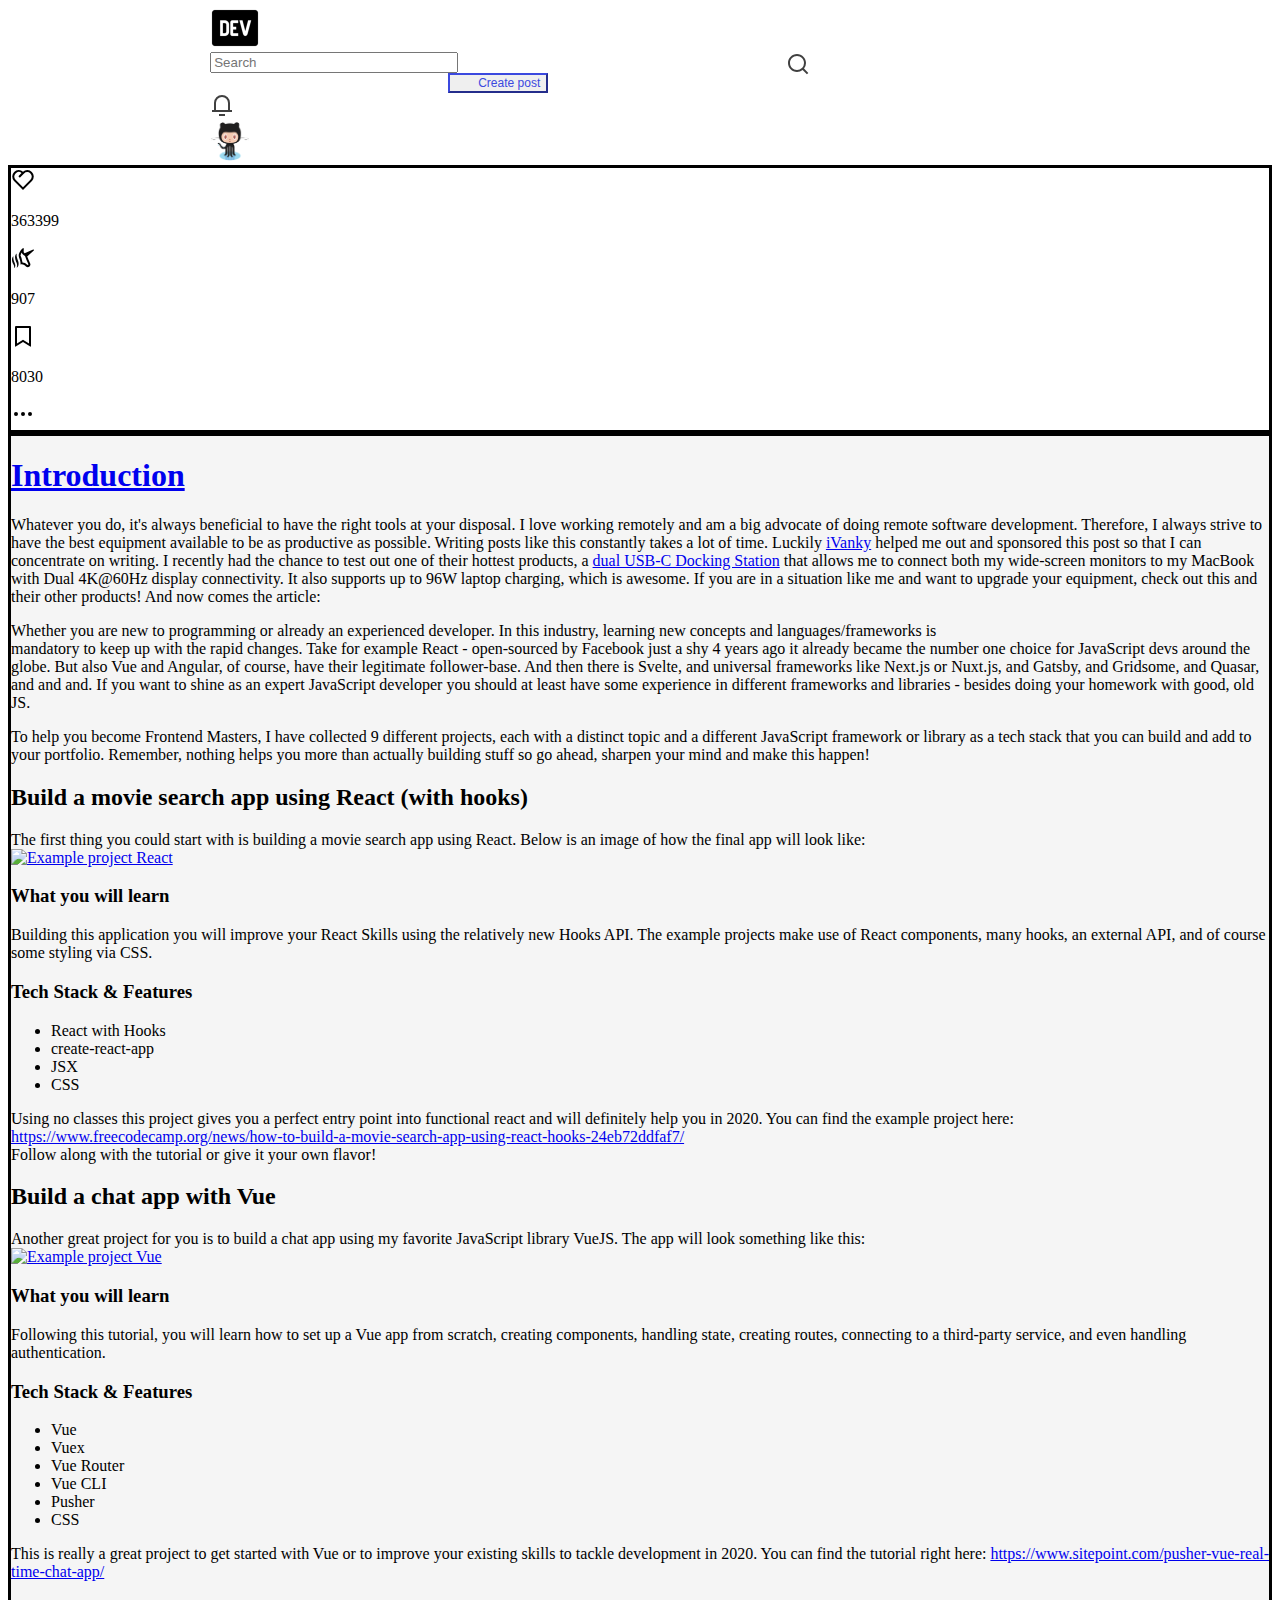
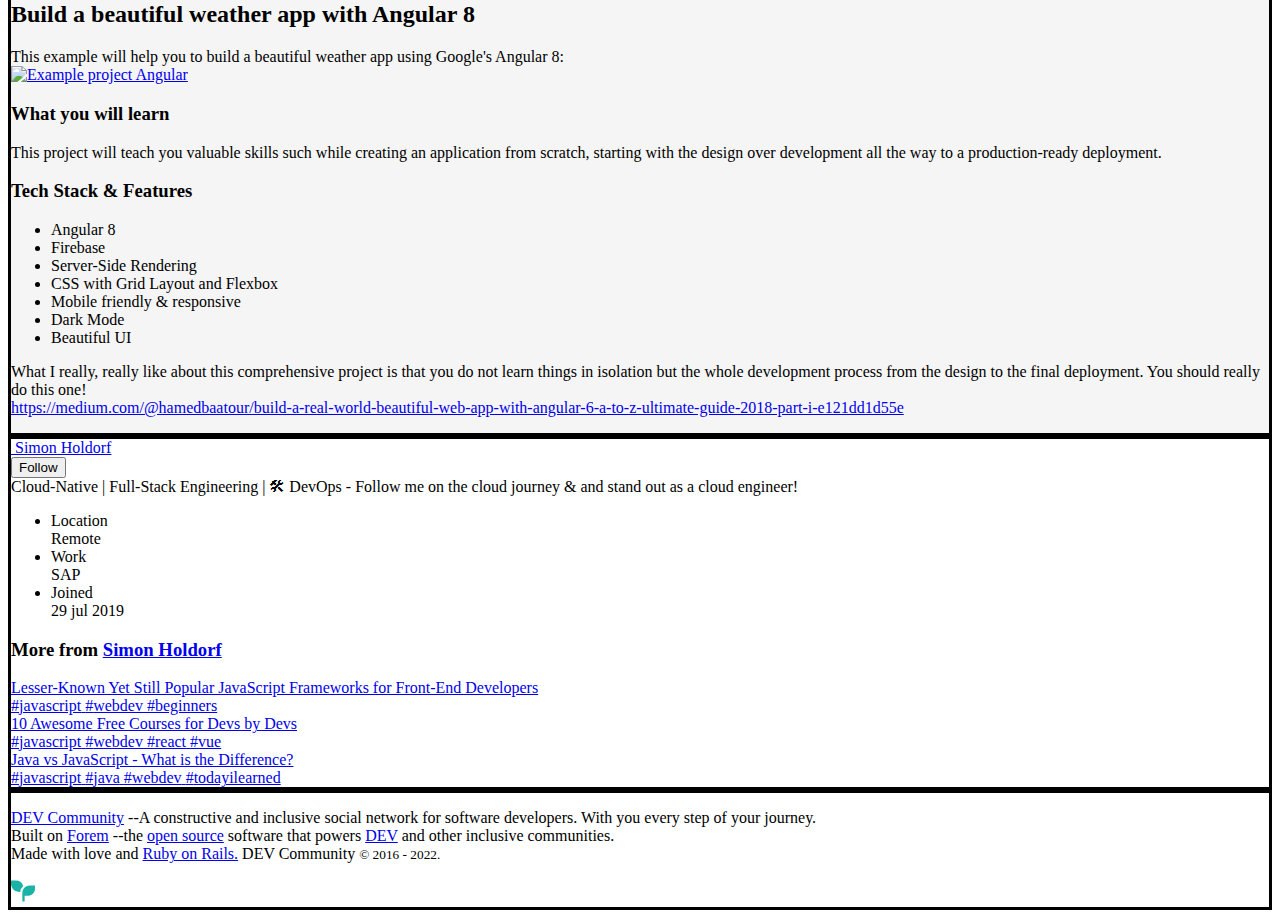
==== pages/postCard.html @ ac78ec17 "Merge pull request #35 from DevBenjaAC/featNavBtn" ====
<!DOCTYPE html>
<html lang="en">

<head>
    <meta charset="UTF-8" />
    <meta http-equiv="X-UA-Compatible" content="IE=edge" />
    <meta name="viewport" content="width=device-width, initial-scale=1.0" />
    <link rel="icon" href="../assets/svg/svg-export/Dev.png" />


    <link href="https://cdn.jsdelivr.net/npm/bootstrap@5.2.0/dist/css/bootstrap.min.css" rel="stylesheet"
        integrity="sha384-gH2yIJqKdNHPEq0n4Mqa/HGKIhSkIHeL5AyhkYV8i59U5AR6csBvApHHNl/vI1Bx" crossorigin="anonymous" />
    <link rel="stylesheet" href="../css/style.css" />

    <title>cardPost</title>
</head>

<body>
    <!-- navbar  -->
    <nav class="navbar sticky-top navbar-expand-lg bg-light">
        <div class="container-fluid ctn-fluid">
            <div class="navbar__ctm--movil">
                <a class="btn btn__mobil" data-bs-toggle="offcanvas" href="#offcanvasExample" role="button"
                    aria-controls="offcanvasExample">
                    <span class="navbar-toggler-icon"></span>
                </a>

                <div class="offcanvas offcanvas-start desplegable-card" tabindex="-1" id="offcanvasExample"
                    aria-labelledby="offcanvasExampleLabel">
                    <div class="offcanvas-header">
                        <h5 class="offcanvas-title" id="offcanvasExampleLabel">
                            DEV Community
                        </h5>
                        <button type="button" class="btn-close" data-bs-dismiss="offcanvas" aria-label="Close"></button>
                    </div>
                    <article class="left--top">
                        <ul>
                            <li class="left--li">
                                <img class="left--img" src="../assets/svg/svg-export/house.svg" alt="" />
                                <a class="left--menu" href="../index.html">Home</a>
                            </li>
                            <li class="left--li">
                                <img class="left--img" src="../assets/svg/svg-export/lavatrastes.svg" alt="" />
                                <a class="left--menu" href="https://dev.to/readinglist">Reading List</a>
                            </li>
                            <li class="left--li">
                                <img class="left--img" src="../assets/svg/svg-export/poema.svg" alt="" />
                                <a class="left--menu" href="https://dev.to/listings">Listings</a>
                            </li>
                            <li class="left--li">
                                <img class="left--img" src="../assets/svg/svg-export/microfono.svg" alt="" />
                                <a class="left--menu" href="https://dev.to/pod">Podcast</a>
                            </li>
                            <li class="left--li">
                                <img class="left--img" src="../assets/svg/svg-export/videocamara.svg" alt="" />
                                <a class="left--menu" href="https://dev.to/videos">Video</a>
                            </li>
                            <li class="left--li">
                                <img class="left--img" src="../assets/svg/svg-export/etiqueta de carton.svg" alt="" />
                                <a class="left--menu" href="https://dev.to/tags">Tags</a>
                            </li>
                            <li class="left--li">
                                <img class="left--img" src="../assets/svg/svg-export/foco.svg" alt="" />
                                <a class="left--menu" href="https://dev.to/faq">FAQ</a>
                            </li>
                            <li class="left--li">
                                <img class="left--img" src="../assets/svg/svg-export/bolsas.svg" alt="" />
                                <a class="left--menu" href="https://shop.forem.com/">Forem Shop</a>
                            </li>
                            <li class="left--li">
                                <img class="left--img" src="../assets/svg/svg-export/corazon.svg" alt="" />
                                <a class="left--menu" href="https://dev.to/sponsorships">Sponsors</a>
                            </li>
                            <li class="left--li">
                                <img class="left--img" src="../assets/svg/svg-export/logo dev arcoiris.svg" alt="" />
                                <a class="left--menu" href="https://dev.to/about">About</a>
                            </li>
                            <li class="left--li">
                                <img class="left--img" src="../assets/svg/svg-export/corneta.svg" alt="" />
                                <a class="left--menu" href="https://dev.to/contact">Contact</a>
                            </li>
                            <li class="left--li">
                                <img class="left--img" src="../assets/svg/svg-export/carpeta.svg" alt="" />
                                <a class="left--menu" href="https://dev.to/guides">Guides</a>
                            </li>
                            <li class="left--li">
                                <img class="left--img" src="../assets/svg/svg-export/dudoso.svg" alt="" />
                                <a class="left--menu" href="https://dev.to/software-comparisons">Sofware comparisons</a>
                            </li>
                        </ul>
                    </article>

                    <article class="left--mid">
                        <p>Other</p>
                        <ul>
                            <li>
                                <img class="left--img" src="../assets/svg/svg-export/pulgar arriba.svg" alt="" />
                                <a class="left--menu" href="https://dev.to/code-of-conduct">Code of Conduct</a>
                            </li>
                            <li>
                                <img class="left--img" src="../assets/svg/svg-export/cara con lentes.svg" alt="" />
                                <a class="left--menu" href="https://dev.to/privacy">Privacy Policy</a>
                            </li>
                            <li>
                                <img class="left--img" src="../assets/svg/svg-export/ojos a la izquierda.svg" alt="" />
                                <a class="left--menu" href="https://dev.to/terms">Teams of use</a>
                            </li>
                        </ul>
                        <div class="container">
                            <div class="row container-logs">
                                <a class="col-2" href="https://twitter.com/thepracticaldev"><img
                                        src="../assets/svg/svg-export/logo de twitter black.svg" alt=""></a>
                                <a class="col-2" href="https://www.facebook.com/thepracticaldev"><img
                                        src="../assets/svg/svg-export/logo de faacebook black.svg" alt=""></a>
                                <a class="col-2" href="https://github.com/forem"><img
                                        src="../assets/svg/svg-export/logo de github black.svg" alt=""></a>
                                <a class="col-2" href="https://www.instagram.com/thepracticaldev/"><img
                                        src="../assets/svg/svg-export/logo instagram black.svg" alt=""></a>
                                <a class="col-2" href="https://www.twitch.tv/thepracticaldev"><img
                                        src="../assets/svg/svg-export/logo twitch black.svg" alt=""></a>
                            </div>
                            <div class="row container-tags">
                                <p class="col-6">My Tags</p>
                                <a class="col-4" href=""><img src="../assets/svg/svg-export/logo pentagono.svg"
                                        alt=""></a>
                            </div>
                        </div>
                    </article>
                </div>
            </div>

            <a class="navbar-brand navbar__ctn--img" href="../index.html"><img src="../assets/svg/svg-export/Dev.png" alt="" /></a>
            <a class="navbar-brand navbar__mobile--search" href="#"><img id="userLogo"
                    src="../assets/svg/svg-export/search.svg" align="right" /></a>
            <a class="navbar-brand navbar__mobile--bell" href="#"><img src="../assets/svg/svg-export/bell.svg"
                    alt="" /></a>
            <a class="navbar-brand navbar__mobile--Octocat" href="#"><img src="../assets/svg/svg-export/Octocat.png"
                    alt="" /></a>

            <div class="container collapse navbar-collapse navbar__ctn--input">
                <input name="usr" id="usr" type="text" class="form-control" placeholder="Search" />
                <img id="userLogo" src="../assets/svg/svg-export/search.svg" align="right" />
            </div>

            <div class="collapse navbar-collapse navbar__ctn--listCTN" id="navbarNav">
                <div class="container">
                    <section class="row">
                        <article class="col-5 ctn--listCTN-button">
                            <button type="button" class="btn btn-outline">
                                Create post
                            </button>
                        </article>
                        <article class="col-2 ctn--listCTN-bell">
                            <a href="#"><img src="../assets/svg/svg-export/bell.svg" alt="" /></a>
                        </article>
                        <article class="col-5 ctn--listCTN-profile">
                            <a href="#"><img src="../assets/svg/svg-export/Octocat.png" alt="" /></a>
                        </article>
                    </section>
                </div>
            </div>

        </div>
    </nav>


    <!-- comienza el contenedor  -->
    <main class="container">
        <article class="row">
            <!-- aside left  -->
            <aside style="border:solid ;" class="col-1">
                <div class="aside__div">
                    <div class="aside__div--content">
                        <div>
                            <span><svg xmlns="http://www.w3.org/2000/svg" width="24" height="24" viewBox="0 0 24 24"
                                    role="img" aria-hidden="true" class="crayons-icon">
                                    <path
                                        d="M21.179 12.794l.013.014L12 22l-9.192-9.192.013-.014A6.5 6.5 0 0112 3.64a6.5 6.5 0 019.179 9.154zM4.575 5.383a4.5 4.5 0 000 6.364L12 19.172l7.425-7.425a4.5 4.5 0 10-6.364-6.364L8.818 9.626 7.404 8.21l3.162-3.162a4.5 4.5 0 00-5.99.334l-.001.001z">
                                    </path>
                                </svg></span>
                            <p>363399</p>
                        </div>
                        <div>
                            <span>
                                <svg xmlns="http://www.w3.org/2000/svg" width="24" height="24" role="img"
                                    aria-hidden="true" class="crayons-icon">
                                    <path
                                        d="M5.645 8.013c.013-.265-.261-.323-.4-.183-1.16 1.17-1.822 3.865-.344 7.32.294.961 1.938 3.19.84 6.131l-.003.006c-.094.255.206.404.366.263 1.395-1.226 1.933-3.593 1.1-6.375-.488-1.657-1.955-4.226-1.559-7.162zm-3.22 2.738c.05-.137-.124-.417-.326-.225-.939.893-1.316 2.863-.976 4.605.547 2.878 2.374 3.526 2.066 6.629-.028.102.176.38.348.154 1.546-2.033.409-4.453-.241-6.006-1.005-2.386-1.087-4.118-.871-5.157z"
                                        fill="#08090A"></path>
                                    <path fill-rule="evenodd" clip-rule="evenodd"
                                        d="M13.622 7.223l8.579-3.68c.598-.256 1.087.547.6.985l-6.618 5.941c.881 2.043 2.738 6.34 2.931 6.775 1.348 3.031-2.055 4.918-3.807 3.583a7.027 7.027 0 01-.623-.574c-.974-.965-2.419-2.398-5.207-1.877.284-2.115-.313-3.737-.883-5.288-.38-1.032-.747-2.032-.837-3.124-.346-3.329 3.763-8.23 4.696-7.953.386.115.326 1.229.266 2.319-.051.948-.102 1.88.143 2.12.145.142.428.43.76.773zM11.5 16.5l2.5.5 2.5 2 1-.5-2-4.5-1.5-4-1.5-1-1-1-1-1.5L10 8l-.5 1.5 1 2.5 1 4.5z">
                                    </path>
                                </svg>
                            </span>
                            <p>907</p>
                        </div>
                        <div>
                            <span>
                                <svg xmlns="http://www.w3.org/2000/svg" width="24" height="24" viewBox="0 0 24 24"
                                    role="img" aria-hidden="true" class="crayons-icon">
                                    <path
                                        d="M5 2h14a1 1 0 011 1v19.143a.5.5 0 01-.766.424L12 18.03l-7.234 4.536A.5.5 0 014 22.143V3a1 1 0 011-1zm13 2H6v15.432l6-3.761 6 3.761V4z">
                                    </path>
                                </svg>
                            </span>
                            <p>8030</p>
                        </div>
                        <div>
                            <span>
                                <svg xmlns="http://www.w3.org/2000/svg" width="24" height="24" role="img"
                                    aria-labelledby="a2ydasktvrq1hn02ooakrtet5u37ei0k" aria-hidden="true"
                                    class="crayons-icon dropdown-icon">
                                    <title id="a2ydasktvrq1hn02ooakrtet5u37ei0k">More...</title>
                                    <path fill-rule="evenodd" clip-rule="evenodd"
                                        d="M7 12a2 2 0 11-4 0 2 2 0 014 0zm7 0a2 2 0 11-4 0 2 2 0 014 0zm5 2a2 2 0 100-4 2 2 0 000 4z">
                                    </path>
                                </svg>
                            </span>
                        </div>
                    </div>
                </div>
            </aside>
            <!-- main container  -->
            <div style="border:solid ;" class="col-9 main">
                <article class="main__article">
                    <div class="main__article--content">
                        <div class="crayons-article__main">
                            <div class="crayons-article__body text-styles spec__body" data-article-id="185402"
                                id="article-body">
                                <h1>
                                    <a href="../index.html">Introduction</a>

                                </h1>

                                <p>Whatever you do, it's always beneficial to have the right tools at your disposal.
                                    I love working
                                    remotely and am a big advocate of doing remote software development. Therefore,
                                    I always strive to
                                    have the best equipment available to be as productive as possible. Writing posts
                                    like this
                                    constantly takes a lot of time. Luckily <a href="https://ivanky.com/">iVanky</a>
                                    helped me out and
                                    sponsored this post so that I can concentrate on writing. I recently had the
                                    chance to test out one
                                    of their hottest products, a <a
                                        href="https://ivanky.com/product/dual-usbc-docking-station">dual
                                        USB-C Docking Station</a> that allows me to connect both my wide-screen
                                    monitors to my MacBook
                                    with Dual 4K@60Hz display connectivity. It also supports up to 96W laptop
                                    charging, which is
                                    awesome. If you are in a situation like me and want to upgrade your equipment,
                                    check out this and
                                    their other products! And now comes the article:</p>

                                <p>Whether you are new to programming or already an experienced developer. In this
                                    industry, learning
                                    new concepts and languages/frameworks is<br>
                                    mandatory to keep up with the rapid changes. Take for example React -
                                    open-sourced by Facebook just
                                    a shy 4 years ago it already became the number one choice for JavaScript devs
                                    around the globe. But
                                    also Vue and Angular, of course, have their legitimate follower-base. And then
                                    there is Svelte, and
                                    universal frameworks like Next.js or Nuxt.js, and Gatsby, and Gridsome, and
                                    Quasar, and and and. If
                                    you want to shine as an expert JavaScript developer you should at least have
                                    some experience in
                                    different frameworks and libraries - besides doing your homework with good, old
                                    JS.</p>

                                <p>To help you become Frontend Masters, I have collected 9 different projects, each
                                    with a distinct
                                    topic and a different JavaScript framework or library as a tech stack that you
                                    can build and add to
                                    your portfolio. Remember, nothing helps you more than actually building stuff so
                                    go ahead, sharpen
                                    your mind and make this happen!</p>

                                <h2>
                                    <a name="build-a-movie-search-app-using-react-with-hooks"
                                        href="#build-a-movie-search-app-using-react-with-hooks">
                                    </a>
                                    Build a movie search app using React (with hooks)
                                </h2>

                                <p>The first thing you could start with is building a movie search app using React.
                                    Below is an image of
                                    how the final app will look like:<br>
                                    <a href="https://res.cloudinary.com/practicaldev/image/fetch/s--INXm52ys--/c_limit%2Cf_auto%2Cfl_progressive%2Cq_auto%2Cw_880/https://cdn-media-1.freecodecamp.org/images/kbYsxsxb2D7mBhdlEmUrpMhRmOcQoR79vtT1"
                                        class="article-body-image-wrapper"><img
                                            src="https://res.cloudinary.com/practicaldev/image/fetch/s--INXm52ys--/c_limit%2Cf_auto%2Cfl_progressive%2Cq_auto%2Cw_880/https://cdn-media-1.freecodecamp.org/images/kbYsxsxb2D7mBhdlEmUrpMhRmOcQoR79vtT1"
                                            alt="Example project React" loading="lazy"></a>
                                </p>

                                <h3>
                                    <a name="what-you-will-learn" href="#what-you-will-learn">
                                    </a>
                                    What you will learn
                                </h3>

                                <p>Building this application you will improve your React Skills using the relatively
                                    new Hooks API. The
                                    example projects make use of React components, many hooks, an external API, and
                                    of course some
                                    styling via CSS.</p>

                                <h3>
                                    <a name="tech-stack-amp-features" href="#tech-stack-amp-features">
                                    </a>
                                    Tech Stack &amp; Features
                                </h3>

                                <ul>
                                    <li>React with Hooks</li>
                                    <li>create-react-app</li>
                                    <li>JSX</li>
                                    <li>CSS</li>
                                </ul>

                                <p>Using no classes this project gives you a perfect entry point into functional
                                    react and will
                                    definitely help you in 2020. You can find the example project here: <a
                                        href="https://www.freecodecamp.org/news/how-to-build-a-movie-search-app-using-react-hooks-24eb72ddfaf7/">https://www.freecodecamp.org/news/how-to-build-a-movie-search-app-using-react-hooks-24eb72ddfaf7/</a><br>
                                    Follow along with the tutorial or give it your own flavor!</p>

                                <h2>
                                    <a name="build-a-chat-app-with-vue" href="#build-a-chat-app-with-vue">
                                    </a>
                                    Build a chat app with Vue
                                </h2>

                                <p>Another great project for you is to build a chat app using my favorite JavaScript
                                    library VueJS. The
                                    app will look something like this:<br>
                                    <a href="https://res.cloudinary.com/practicaldev/image/fetch/s--3aeOOFQq--/c_limit%2Cf_auto%2Cfl_progressive%2Cq_auto%2Cw_880/https://dab1nmslvvntp.cloudfront.net/wp-content/uploads/2018/12/154507977914-chatdashboard.png"
                                        class="article-body-image-wrapper"><img
                                            src="https://res.cloudinary.com/practicaldev/image/fetch/s--3aeOOFQq--/c_limit%2Cf_auto%2Cfl_progressive%2Cq_auto%2Cw_880/https://dab1nmslvvntp.cloudfront.net/wp-content/uploads/2018/12/154507977914-chatdashboard.png"
                                            alt="Example project Vue" loading="lazy"></a>
                                </p>

                                <h3>
                                    <a name="what-you-will-learn" href="#what-you-will-learn">
                                    </a>
                                    What you will learn
                                </h3>

                                <p>Following this tutorial, you will learn how to set up a Vue app from scratch,
                                    creating components,
                                    handling state, creating routes, connecting to a third-party service, and even
                                    handling
                                    authentication.</p>

                                <h3>
                                    <a name="tech-stack-amp-features" href="#tech-stack-amp-features">
                                    </a>
                                    Tech Stack &amp; Features
                                </h3>

                                <ul>
                                    <li>Vue</li>
                                    <li>Vuex</li>
                                    <li>Vue Router</li>
                                    <li>Vue CLI</li>
                                    <li>Pusher</li>
                                    <li>CSS</li>
                                </ul>

                                <p>This is really a great project to get started with Vue or to improve your
                                    existing skills to tackle
                                    development in 2020. You can find the tutorial right here: <a
                                        href="https://www.sitepoint.com/pusher-vue-real-time-chat-app/">https://www.sitepoint.com/pusher-vue-real-time-chat-app/</a>
                                </p>

                                <h2>
                                    <a name="build-a-beautiful-weather-app-with-angular-8"
                                        href="#build-a-beautiful-weather-app-with-angular-8">
                                    </a>
                                    Build a beautiful weather app with Angular 8
                                </h2>

                                <p>This example will help you to build a beautiful weather app using Google's
                                    Angular 8:<br>
                                    <a href="https://res.cloudinary.com/practicaldev/image/fetch/s--wvB7F1QQ--/c_limit%2Cf_auto%2Cfl_progressive%2Cq_auto%2Cw_880/https://miro.medium.com/max/3840/1%2Ay3c9ggOkOzdAr8JC7TUrEQ%402x.png"
                                        class="article-body-image-wrapper"><img
                                            src="https://res.cloudinary.com/practicaldev/image/fetch/s--wvB7F1QQ--/c_limit%2Cf_auto%2Cfl_progressive%2Cq_auto%2Cw_880/https://miro.medium.com/max/3840/1%2Ay3c9ggOkOzdAr8JC7TUrEQ%402x.png"
                                            alt="Example project Angular" loading="lazy"></a>
                                </p>

                                <h3>
                                    <a name="what-you-will-learn" href="#what-you-will-learn">
                                    </a>
                                    What you will learn
                                </h3>

                                <p>This project will teach you valuable skills such while creating an application
                                    from scratch, starting
                                    with the design over development all the way to a production-ready deployment.
                                </p>

                                <h3>
                                    <a name="tech-stack-amp-features" href="#tech-stack-amp-features">
                                    </a>
                                    Tech Stack &amp; Features
                                </h3>

                                <ul>
                                    <li>Angular 8</li>
                                    <li>Firebase</li>
                                    <li>Server-Side Rendering</li>
                                    <li>CSS with Grid Layout and Flexbox</li>
                                    <li>Mobile friendly &amp; responsive</li>
                                    <li>Dark Mode</li>
                                    <li>Beautiful UI</li>
                                </ul>

                                <p>What I really, really like about this comprehensive project is that you do not
                                    learn things in
                                    isolation but the whole development process from the design to the final
                                    deployment. You should
                                    really do this one!<br>
                                    <a
                                        href="https://medium.com/@hamedbaatour/build-a-real-world-beautiful-web-app-with-angular-6-a-to-z-ultimate-guide-2018-part-i-e121dd1d55e">https://medium.com/@hamedbaatour/build-a-real-world-beautiful-web-app-with-angular-6-a-to-z-ultimate-guide-2018-part-i-e121dd1d55e</a>
                                </p>
                            </div>
                        </div>
                    </div>
                </article>
            </div>
            <!-- aside right  -->
            <aside style="border:solid ;" class="col-2">
                <div class="crayons-layout__sidebar-right" aria-label="Author details">
                    <div class="crayons-article-sticky grid gap-4 break-word" id="article-show-primary-sticky-nav">
                        <div class="crayons-card crayons-card--secondary branded-7 p-4 pt-0 gap-4 grid"
                            style="border-top-color: #414051;">
                            <div class="-mt-4">
                                <a href="/simonholdorf" class="flex">
                                    <span class="crayons-avatar crayons-avatar--xl  mr-2 shrink-0">
                                        <img src="https://res.cloudinary.com/practicaldev/image/fetch/s--lLxl9wZX--/c_fill,f_auto,fl_progressive,h_90,q_auto,w_90/https://dev-to-uploads.s3.amazonaws.com/uploads/user/profile_image/203467/61060b32-0fe3-443c-99e4-a6333e0e5d4e.jpeg"
                                            class="crayons-avatar__image" alt="" loading="lazy">
                                    </span>
                                    <span class="crayons-link crayons-subtitle-2 mt-5">Simon Holdorf</span>
                                </a>
                            </div>

                            <div class="print-hidden">
                                <button name="button" type="button"
                                    data-info="{&quot;className&quot;:&quot;User&quot;,&quot;style&quot;:&quot;&quot;,&quot;id&quot;:203467,&quot;name&quot;:&quot;Simon Holdorf&quot;}"
                                    class="crayons-btn follow-action-button whitespace-nowrap w-100 follow-user showing"
                                    aria-label="Follow user: Simon Holdorf" aria-pressed="false" data-fetched="fetched"
                                    data-verb="unfollow">Follow</button>
                            </div>
                            <div class="color-base-70">
                                Cloud-Native | Full-Stack Engineering | 🛠 DevOps - Follow me on the cloud journey &amp;
                                and stand out as a cloud engineer!
                            </div>

                            <div class="user-metadata-details">
                                <ul class="user-metadata-details-inner">
                                    <li>
                                        <div class="key">
                                            Location
                                        </div>
                                        <div class="value">
                                            Remote
                                        </div>
                                    </li>
                                    <li>
                                        <div class="key">
                                            Work
                                        </div>
                                        <div class="value">
                                            SAP
                                        </div>
                                    </li>
                                    <li>
                                        <div class="key">
                                            Joined
                                        </div>
                                        <div class="value">
                                            <time datetime="2019-07-29T17:46:49Z" class="date">29 jul 2019</time>
                                        </div>
                                    </li>
                                </ul>
                            </div>

                        </div>

                        <div class="crayons-card crayons-card--secondary">
                            <header class="crayons-card__header">
                                <h3 class="crayons-subtitle-2">
                                    More from <a href="/simonholdorf">Simon Holdorf</a>
                                </h3>
                            </header>
                            <div>
                                <a class="crayons-link crayons-link--contentful"
                                    href="/simonholdorf/lesser-known-yet-still-popular-javascript-frameworks-for-front-end-developers-1c53">
                                    Lesser-Known Yet Still Popular JavaScript Frameworks for Front-End Developers
                                    <div class="crayons-link__secondary -ml-1">
                                        <span class="mr-1"><span class="opacity-50">#</span>javascript</span>
                                        <span class="mr-1"><span class="opacity-50">#</span>webdev</span>
                                        <span class="mr-1"><span class="opacity-50">#</span>beginners</span>
                                    </div>
                                </a>
                                <a class="crayons-link crayons-link--contentful"
                                    href="/simonholdorf/10-awesome-free-courses-for-devs-by-devs-15ci">
                                    10 Awesome Free Courses for Devs by Devs
                                    <div class="crayons-link__secondary -ml-1">
                                        <span class="mr-1"><span class="opacity-50">#</span>javascript</span>
                                        <span class="mr-1"><span class="opacity-50">#</span>webdev</span>
                                        <span class="mr-1"><span class="opacity-50">#</span>react</span>
                                        <span class="mr-1"><span class="opacity-50">#</span>vue</span>
                                    </div>
                                </a>
                                <a class="crayons-link crayons-link--contentful"
                                    href="/simonholdorf/java-vs-javascript-what-is-the-difference-19eg">
                                    Java vs JavaScript - What is the Difference?
                                    <div class="crayons-link__secondary -ml-1">
                                        <span class="mr-1"><span class="opacity-50">#</span>javascript</span>
                                        <span class="mr-1"><span class="opacity-50">#</span>java</span>
                                        <span class="mr-1"><span class="opacity-50">#</span>webdev</span>
                                        <span class="mr-1"><span class="opacity-50">#</span>todayilearned</span>
                                    </div>
                                </a>
                            </div>
                        </div>
                    </div>
                </div>
            </aside>
        </article>
    </main>

    <!-- Start of Footer-->
    <footer style="border:solid ;" class="container-fluid">
        <div class="row">
            <article class="col-6">
                <p>
                    <a href="#">DEV Community</a> --A constructive and inclusive social network for
                    software developers. With you every step of your journey. <br>
                    Built on <a href="#">Forem</a> --the <a href="#">open source</a>
                    software that powers <a href="#">DEV</a> and other inclusive communities. <br>
                    Made with love and <a href="#">Ruby on Rails.</a> DEV Community
                    <small>© 2016 - 2022.</small>
                </p>
                <span>
                    <img src="../assets/svg/svg-export/planta.svg" alt="Plant Green">
                </span>
            </article>
        </div>
    </footer>

    <script src="https://cdn.jsdelivr.net/npm/bootstrap@5.2.0/dist/js/bootstrap.bundle.min.js"
        integrity="sha384-A3rJD856KowSb7dwlZdYEkO39Gagi7vIsF0jrRAoQmDKKtQBHUuLZ9AsSv4jD4Xa"
        crossorigin="anonymous"></script>

</body>

</html>
---- css/style.css ----
/* navbar */
.navbar {
  background-color: white;
  padding-left: 16%;
}
.navbar .navbar__ctm--movil {
  display: none;
}
.navbar .navbar__ctn--img img {
  height: 40px;
  height: 40px;
}
.navbar .navbar__ctn--input {
  width: 600px;
}
.navbar .navbar__ctn--input input {
  width: 40%;
}

.navbar__ctn--listCTN {
  margin-right: 10%;
}

.ctn--listCTN-button {
  text-align: center;
  font-size: 7px;
}
.ctn--listCTN-button button {
  min-width: 100px;
  max-height: 38px;
  font-size: 12px;
  border-color: rgb(59, 73, 223);
  color: rgb(59, 73, 223);
}
.ctn--listCTN-button button:hover {
  background-color: rgb(59, 73, 223);
  color: white;
}

.ctn--listCTN-bell {
  text-align: left;
}

.ctn--listCTN-profile {
  text-align: left;
}
.ctn--listCTN-profile img {
  border-radius: 50%;
  width: 40px;
  height: 40px;
}

.mobile-menu {
  display: none;
}

.navbar__mobile--search {
  display: none;
}

.navbar__mobile--bell {
  display: none;
}

.navbar__mobile--Octocat {
  display: none;
}

@media (max-width: 1024px) {
  .ctn--listCTN-button {
    margin-left: -15%;
  }
  .ctn--listCTN-bell {
    text-align: right;
    margin-left: 15%;
  }
}
@media (max-width: 768px) {
  .navbar__mobile--search {
    margin-left: 40%;
    display: inline;
  }
  .navbar__mobile--search img {
    height: 20px;
    width: 20px;
  }
  .navbar__mobile--bell {
    display: inline;
  }
  .navbar__mobile--bell img {
    height: 20px;
    width: 20px;
  }
  .navbar__mobile--Octocat {
    display: inline;
  }
  .navbar__mobile--Octocat img {
    height: 20px;
    width: 20px;
    border-radius: 50%;
  }
}
@media (max-width: 480px) {
  .navbar {
    text-align: left;
  }
  .navbar .ctn-fluid {
    justify-content: flex-start;
  }
  .navbar .navbar__ctm--movil {
    display: contents;
  }
  .desplegable-card {
    max-width: 250px;
  }
  .btn__mobil {
    margin-left: -20%;
  }
  .navbar__ctn--img img {
    height: 30px;
    height: 30px;
  }
  .nav__left--top {
    text-align: left;
    padding: 0;
  }
  .nav__left--top ul {
    list-style: none;
  }
  .nav__left--top ul li {
    margin: 6%;
  }
  .navbar__mobile--search {
    margin-left: 40%;
    display: inline;
  }
  .navbar__mobile--search img {
    height: 20px;
    width: 20px;
  }
  .navbar__mobile--bell {
    display: inline;
  }
  .navbar__mobile--bell img {
    height: 20px;
    width: 20px;
  }
  .navbar__mobile--Octocat {
    display: inline;
  }
  .navbar__mobile--Octocat img {
    height: 20px;
    width: 20px;
    border-radius: 50%;
  }
}
@media (max-width: 320px) {
  .navbar__mobile--search {
    margin-left: 25%;
    display: inline;
  }
  .navbar__mobile--bell {
    display: inline;
  }
  .navbar__mobile--Octocat {
    display: inline;
  }
  .navbar__mobile--Octocat img {
    border-radius: 50%;
  }
}
/* navbar */
/* aside left */
.main {
  background-color: rgb(245, 245, 245);
}

.aside__left {
  padding: 0;
  max-width: 35%;
}

.left--top {
  text-align: left;
  padding: 0;
}
.left--top ul {
  list-style: none;
}
.left--top ul li {
  margin: 6%;
}

.left--mid {
  margin-top: 10%;
}
.left--mid p {
  margin-left: 15%;
  font-weight: bold;
}
.left--mid ul {
  list-style: none;
}
.left--mid ul li {
  margin: 4%;
}

.left--img {
  width: 20px;
  height: 20px;
}

.left--menu {
  text-decoration: none;
  color: black;
}

.left--li {
  height: 30px;
  width: 250px;
}
.left--li:hover {
  background-color: rgba(59, 73, 223, 0.397);
  border-radius: 5px;
}

.container-logs {
  padding-left: 8%;
  margin-top: 15%;
}

.container-tags {
  margin-top: 10%;
}
.container-tags p {
  text-align: left;
}
.container-tags img {
  text-align: right;
}

.container-left-card .container-left-card1 {
  margin-top: 25%;
  width: 15rem;
  height: 16rem;
  margin-left: auto;
  margin-right: auto;
}
.container-left-card .container-left-card1 h5 {
  margin-top: 1%;
  font-weight: bolder;
  font-size: 16px;
  font-family: "Oswald", sans-serif;
}
.container-left-card .container-left-card1 P {
  margin-top: 8%;
  font-size: 25PX;
  font-weight: bold;
}
.container-left-card .container-left-card1 a {
  margin-top: 8%;
  font-size: 20px;
  color: blue;
  text-decoration: none;
  font-weight: bold;
}
.container-left-card .container-left-card2 {
  width: 15rem;
  margin-left: auto;
  margin-right: auto;
}
.container-left-card .container-left-card2 img {
  padding: 5%;
}
.container-left-card .container-left-card2 h5 {
  font-weight: bolder;
  font-size: 25px;
}
.container-left-card .container-left-card2 a {
  text-decoration: none;
  font-weight: bolder;
  color: blue;
}

@media (max-width: 480px) {
  .aside__left {
    display: none;
  }
}
/* aside left */
.card-img-top {
  border-radius: 10px;
  padding-bottom: 10px;
}

.container__imgUser {
  border-radius: 100%;
  max-width: 40px;
  max-height: 40px;
  cursor: pointer;
}

.container__two--title {
  margin-left: 25px;
  padding-top: 10px;
}

.container__titleSmall {
  font-family: sans-serif;
  text-decoration: none;
  color: #000;
}

.container__crayons-tag {
  padding-left: 20px;
  color: #000;
  text-decoration: none;
  cursor: pointer;
}
.container__crayons-tag :hover {
  color: #000ff0;
}

.container__imgtext {
  display: flex;
}

.container__imgtext--name {
  height: 2px;
  padding-left: 5px;
  font-family: sans-serif;
  cursor: pointer;
}

.icons {
  padding-top: 10px;
}

.btn {
  text-align: right;
  font-size: 10px;
}

.reactions {
  display: inline;
  font-size: 13px;
  font-family: sans-serif;
  cursor: pointer;
}
.reactions img {
  display: inline;
}
.reactions p {
  display: inline;
}
.reactions :hover {
  color: #000ff0;
}

.container__three--comment {
  display: inline;
  font-size: 13px;
  font-family: sans-serif;
  cursor: pointer;
}
.container__three--comment img {
  display: inline;
}
.container__three--comment p {
  display: inline;
}
.container__three--comment :hover {
  color: #000ff0;
}

@media (max-width: 320px) {
  .container__imgtext--name {
    height: 1px;
    padding-left: 4px;
    font-family: sans-serif;
    font-size: 13px;
    cursor: pointer;
  }
  .container__three--comment {
    display: inline;
    font-size: 13px;
    font-family: sans-serif;
  }
  .container__three--comment img {
    display: inline;
  }
  .container__three--comment p {
    display: none;
  }
  .container__three--comment :hover {
    color: #000ff0;
  }
  .reactions {
    display: inline;
    font-size: 13px;
    font-family: sans-serif;
    cursor: pointer;
  }
  .reactions img {
    display: inline;
  }
  .reactions p {
    display: none;
  }
  .reactions :hover {
    color: #000ff0;
  }
  .card-img-top {
    border-radius: 5px;
    margin: auto;
  }
  .container__titleSmall {
    font-size: large;
    font-family: sans-serif;
    font-weight: bold;
  }
}
.container__crayons-tag {
  align-items: flex-start;
  color: #000;
  text-decoration: none;
  cursor: pointer;
}
.container__crayons-tag :hover {
  color: #000ff0;
}

.aside {
  width: 300px;
  font-size: 18px;
}

.aside__div--img {
  width: auto;
  height: auto;
}

.aside__div--title {
  text-align: start;
  font-size: 25px;
}

.aside__content {
  width: auto;
}

.aside__section {
  width: auto;
}

@media (max-width: 1024px) {
  .aside {
    width: 200px;
  }
}
@media (max-width: 768px) {
  .aside {
    display: none;
  }
}/*# sourceMappingURL=style.css.map */
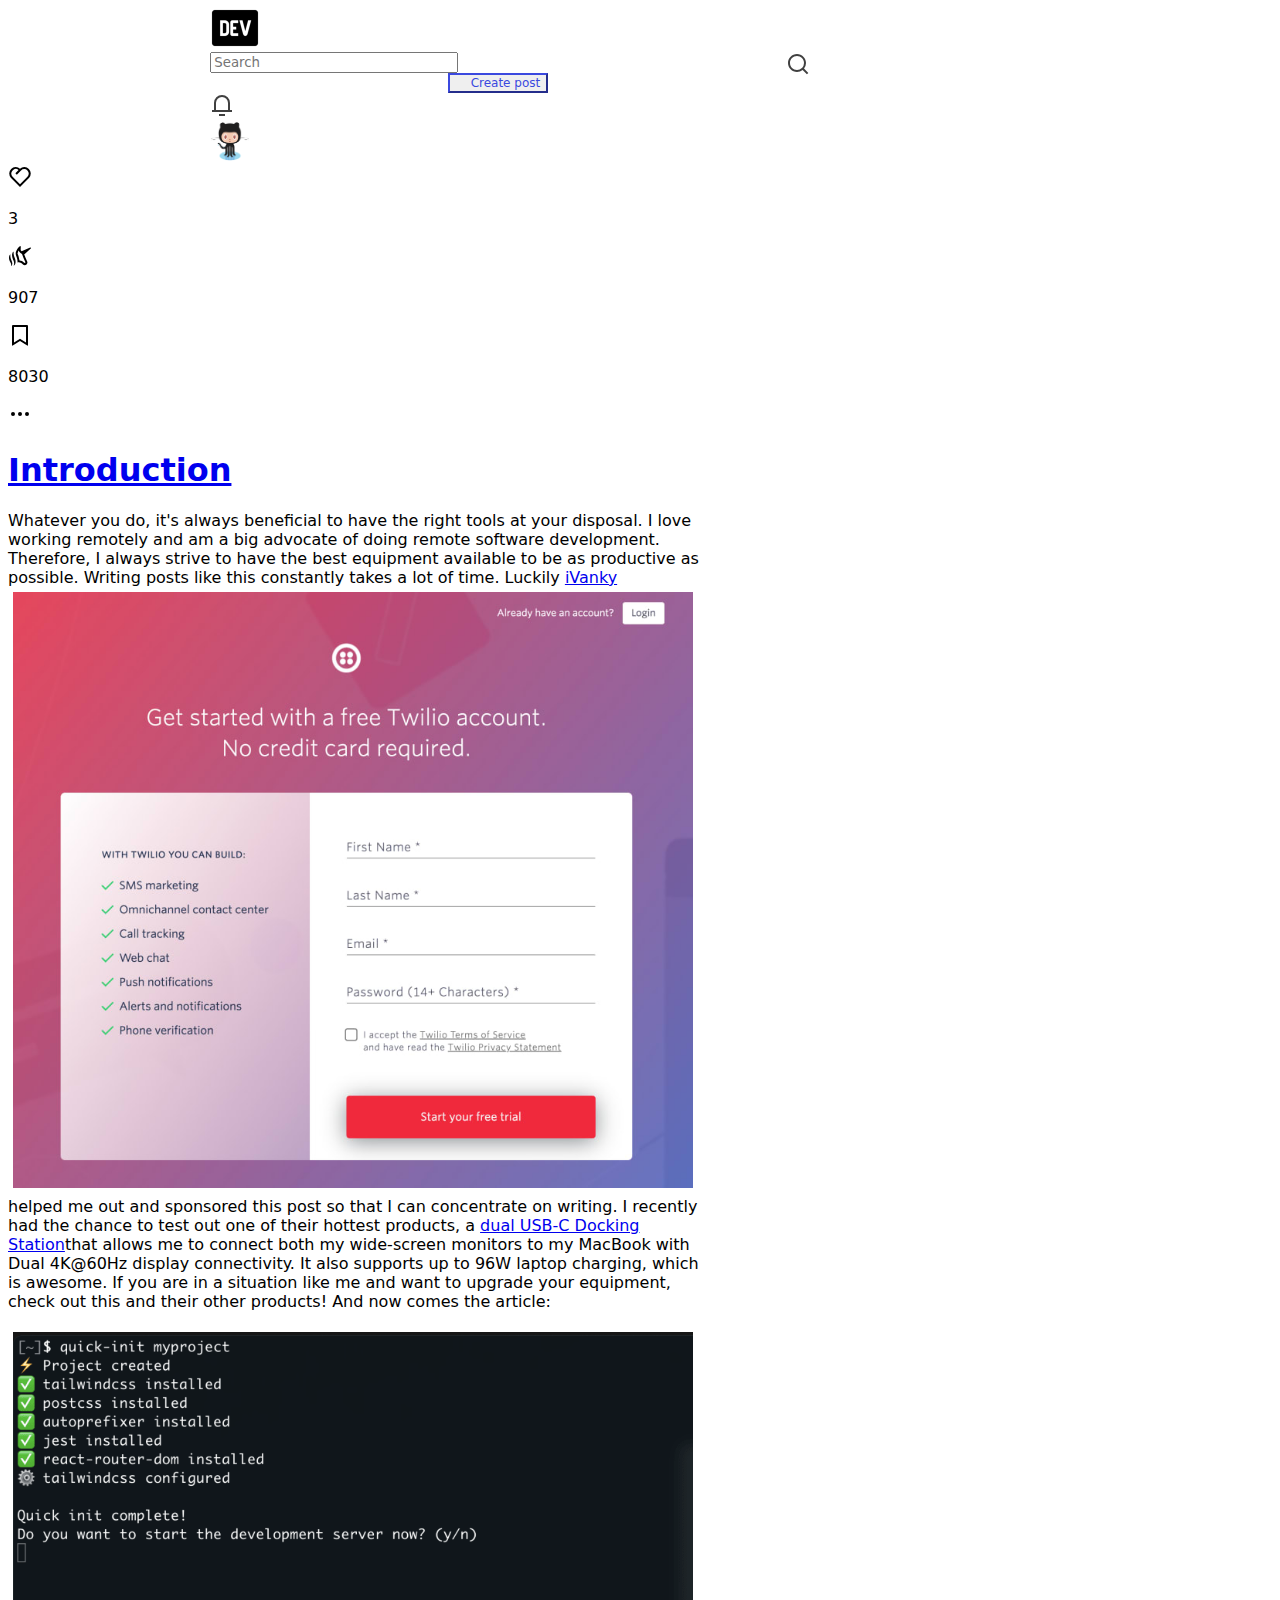
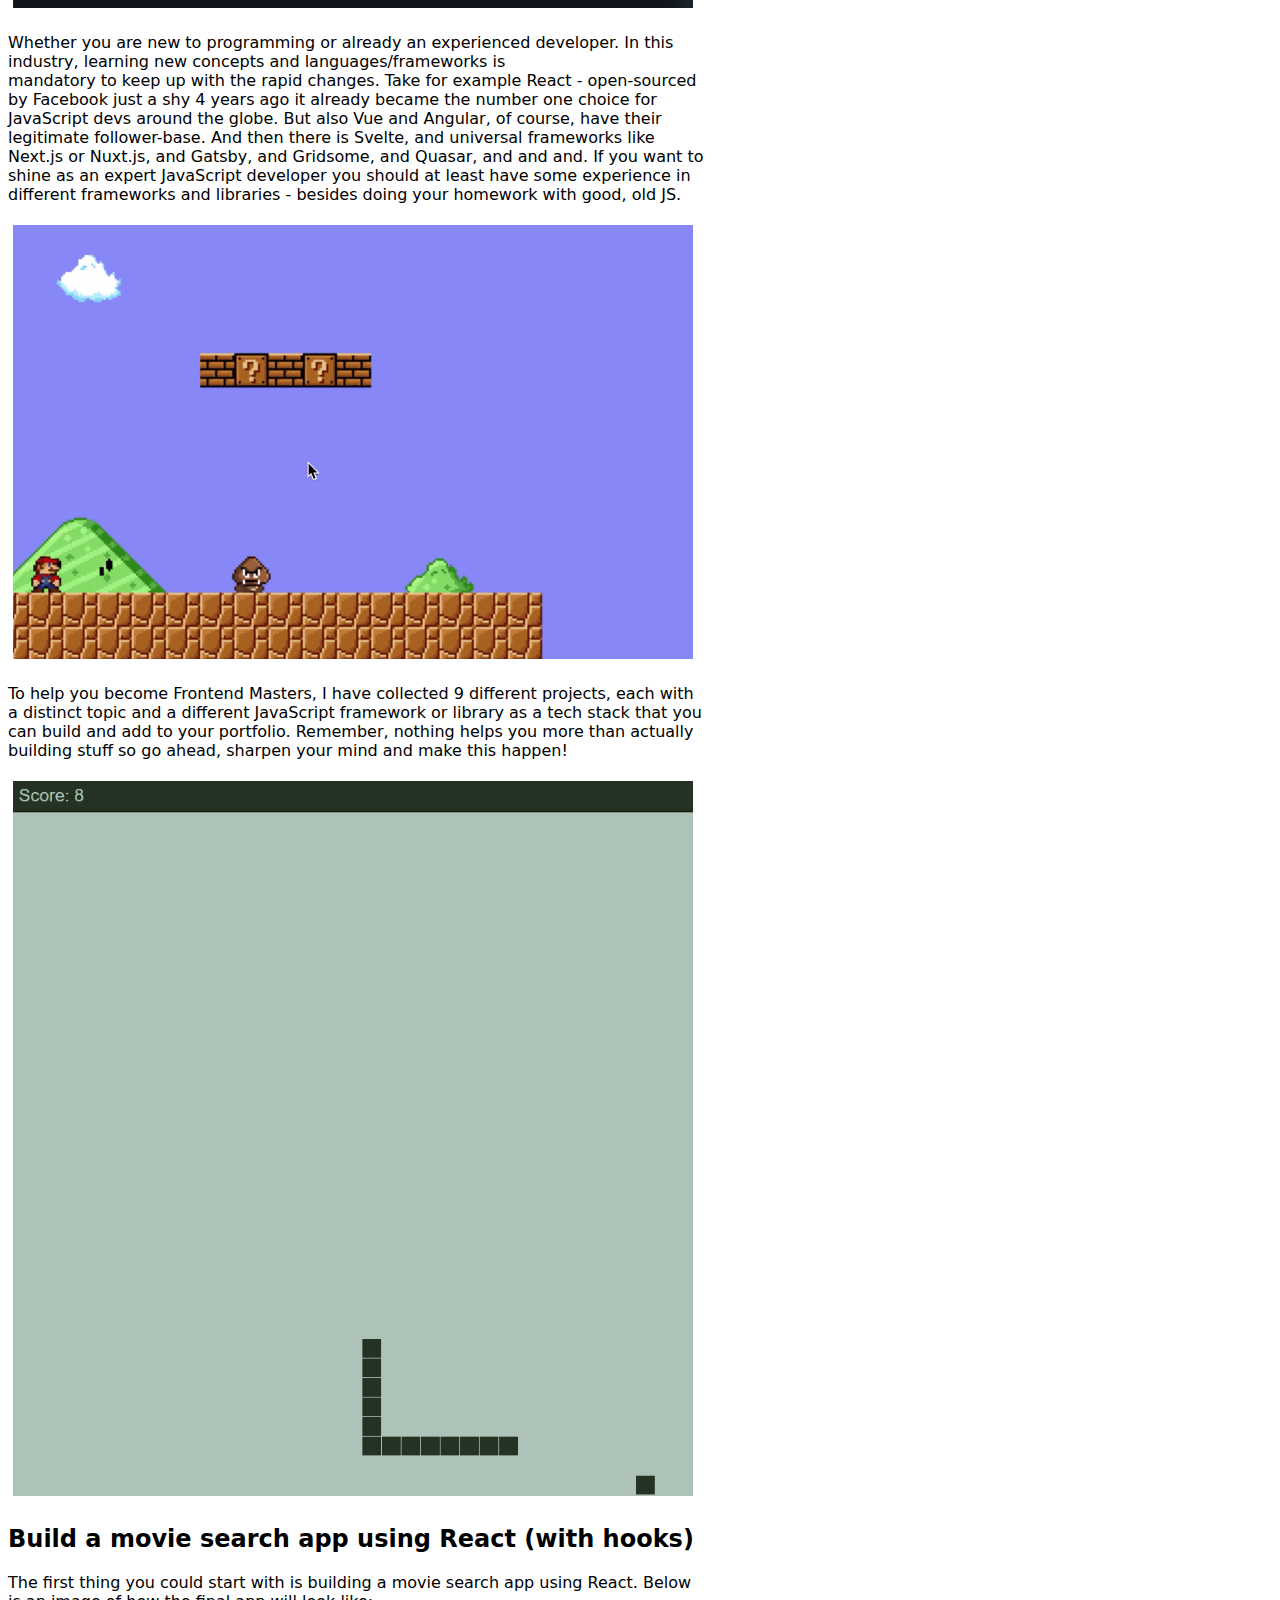
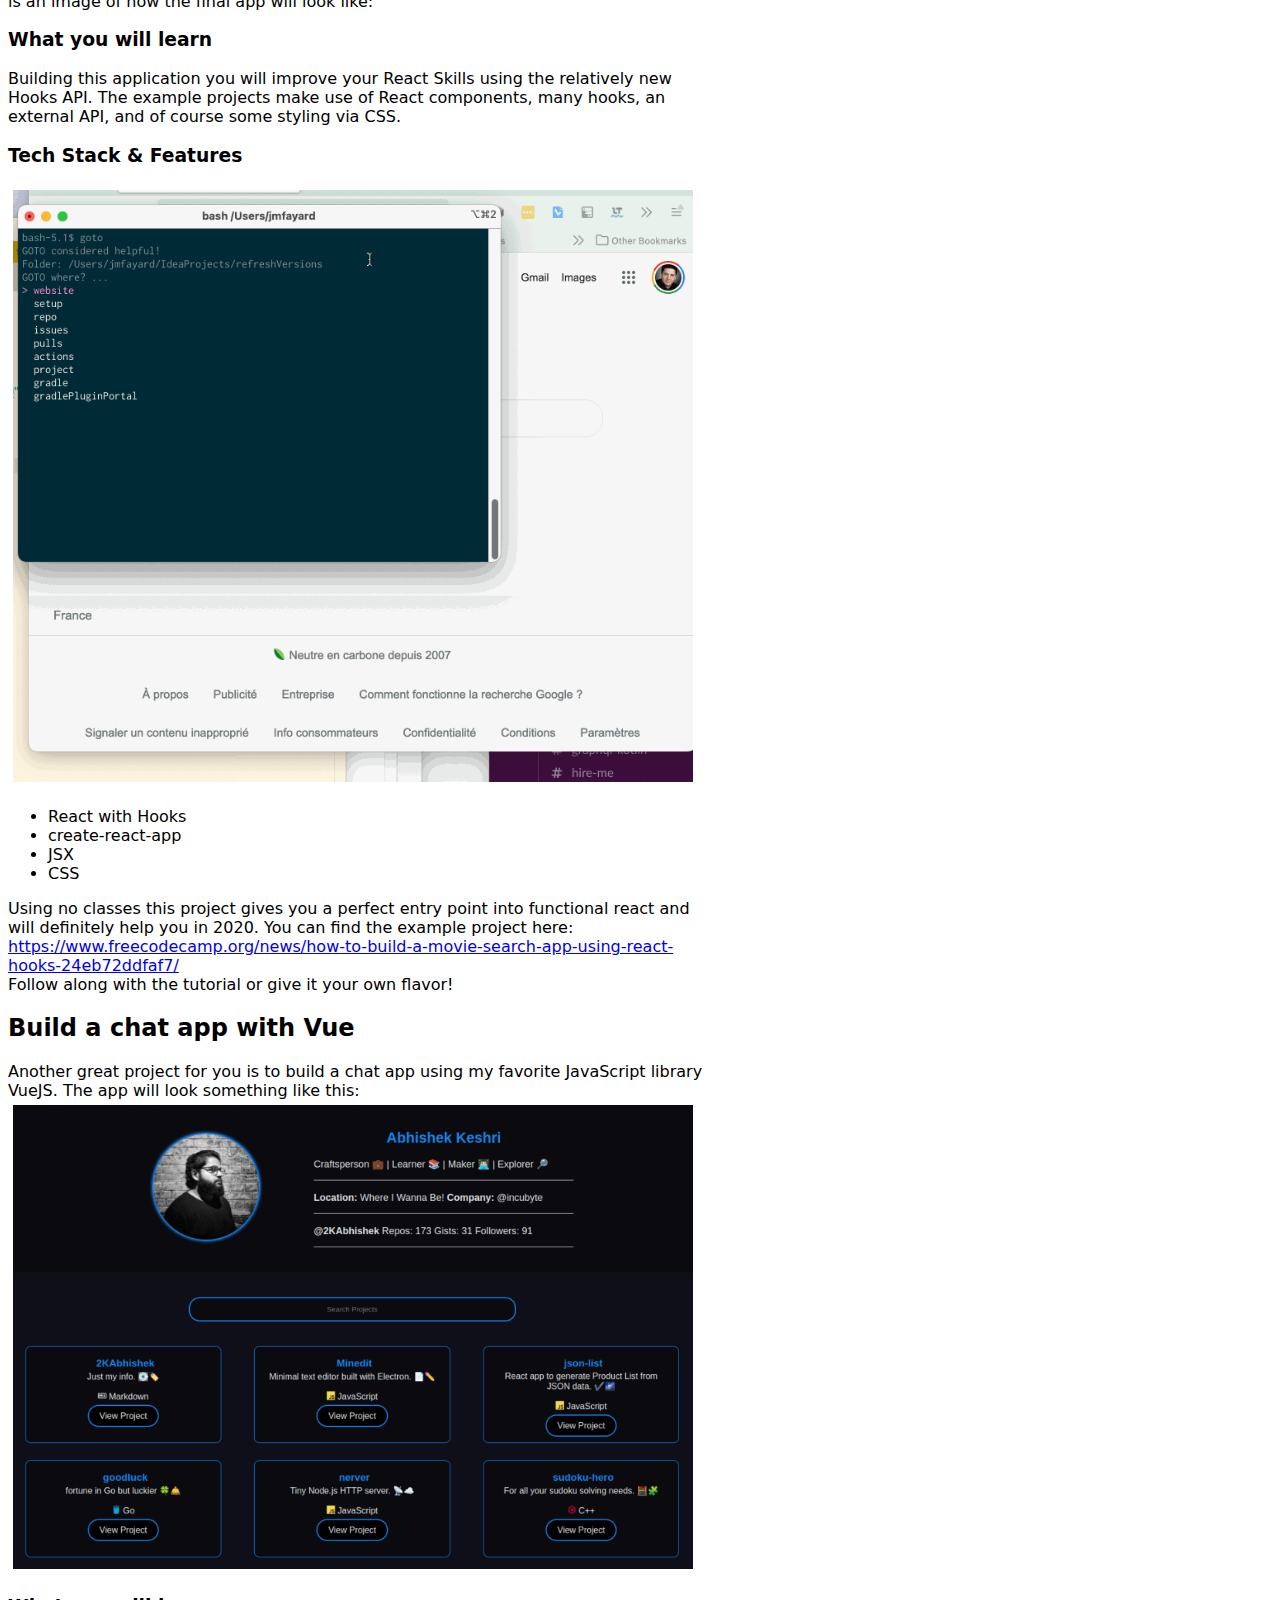
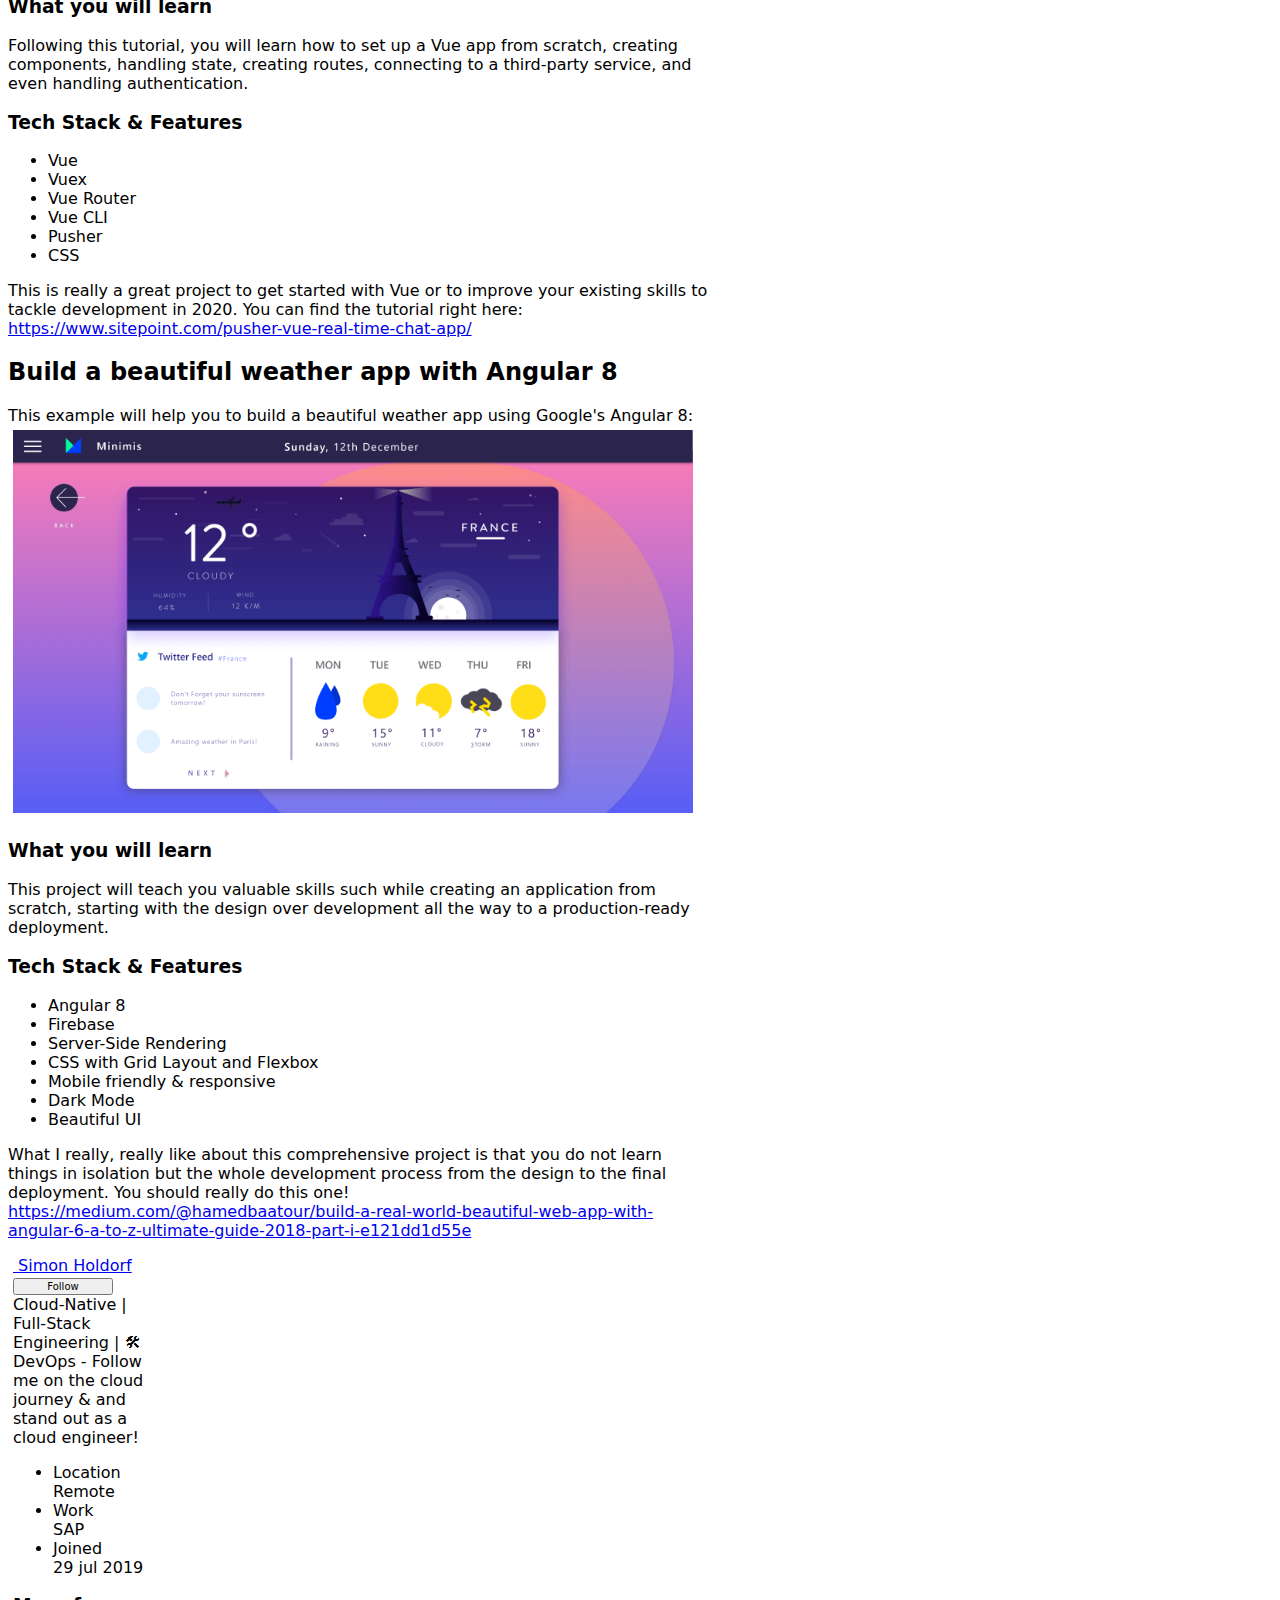
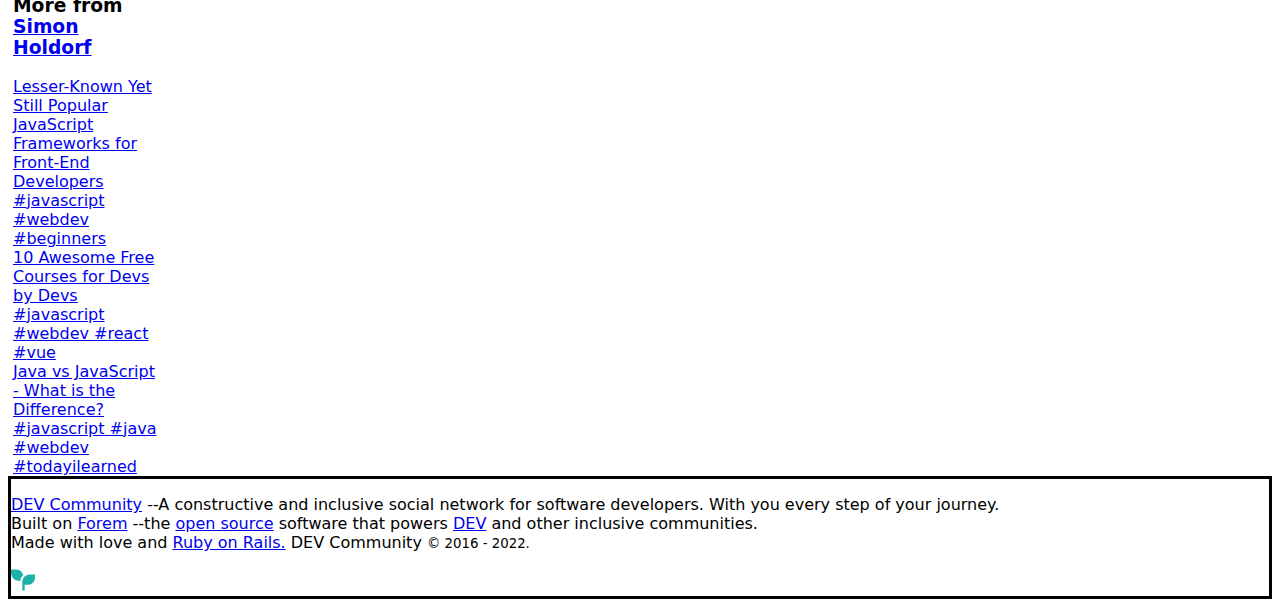
==== commit 831b6776: "Merge branch 'dev' into featEditPost" ====
--- a/pages/postCard.html
+++ b/pages/postCard.html
@@ -128,20 +128,18 @@
                     </article>
                 </div>
             </div>
-
-            <a class="navbar-brand navbar__ctn--img" href="../index.html"><img src="../assets/svg/svg-export/Dev.png" alt="" /></a>
+            <a class="navbar-brand navbar__ctn--img" href="../index.html"><img src="../assets/svg/svg-export/Dev.png"
+                    alt="" /></a>
             <a class="navbar-brand navbar__mobile--search" href="#"><img id="userLogo"
                     src="../assets/svg/svg-export/search.svg" align="right" /></a>
             <a class="navbar-brand navbar__mobile--bell" href="#"><img src="../assets/svg/svg-export/bell.svg"
                     alt="" /></a>
             <a class="navbar-brand navbar__mobile--Octocat" href="#"><img src="../assets/svg/svg-export/Octocat.png"
                     alt="" /></a>
-
             <div class="container collapse navbar-collapse navbar__ctn--input">
                 <input name="usr" id="usr" type="text" class="form-control" placeholder="Search" />
                 <img id="userLogo" src="../assets/svg/svg-export/search.svg" align="right" />
             </div>
-
             <div class="collapse navbar-collapse navbar__ctn--listCTN" id="navbarNav">
                 <div class="container">
                     <section class="row">
@@ -165,11 +163,11 @@
 
 
     <!-- comienza el contenedor  -->
-    <main class="container">
+    <main class="container main">
         <article class="row">
-            <!-- aside left  -->
-            <aside style="border:solid ;" class="col-1">
-                <div class="aside__div">
+            <!--  comienza aside left  -->
+            <aside class="col-2  aside1">
+                <div class="aside__div--left">
                     <div class="aside__div--content">
                         <div>
                             <span><svg xmlns="http://www.w3.org/2000/svg" width="24" height="24" viewBox="0 0 24 24"
@@ -178,7 +176,7 @@
                                         d="M21.179 12.794l.013.014L12 22l-9.192-9.192.013-.014A6.5 6.5 0 0112 3.64a6.5 6.5 0 019.179 9.154zM4.575 5.383a4.5 4.5 0 000 6.364L12 19.172l7.425-7.425a4.5 4.5 0 10-6.364-6.364L8.818 9.626 7.404 8.21l3.162-3.162a4.5 4.5 0 00-5.99.334l-.001.001z">
                                     </path>
                                 </svg></span>
-                            <p>363399</p>
+                            <p>3</p>
                         </div>
                         <div>
                             <span>
@@ -220,315 +218,274 @@
                     </div>
                 </div>
             </aside>
-            <!-- main container  -->
-            <div style="border:solid ;" class="col-9 main">
-                <article class="main__article">
-                    <div class="main__article--content">
-                        <div class="crayons-article__main">
-                            <div class="crayons-article__body text-styles spec__body" data-article-id="185402"
-                                id="article-body">
-                                <h1>
-                                    <a href="../index.html">Introduction</a>
-
-                                </h1>
-
-                                <p>Whatever you do, it's always beneficial to have the right tools at your disposal.
-                                    I love working
-                                    remotely and am a big advocate of doing remote software development. Therefore,
-                                    I always strive to
-                                    have the best equipment available to be as productive as possible. Writing posts
-                                    like this
-                                    constantly takes a lot of time. Luckily <a href="https://ivanky.com/">iVanky</a>
-                                    helped me out and
-                                    sponsored this post so that I can concentrate on writing. I recently had the
-                                    chance to test out one
-                                    of their hottest products, a <a
-                                        href="https://ivanky.com/product/dual-usbc-docking-station">dual
-                                        USB-C Docking Station</a> that allows me to connect both my wide-screen
-                                    monitors to my MacBook
-                                    with Dual 4K@60Hz display connectivity. It also supports up to 96W laptop
-                                    charging, which is
-                                    awesome. If you are in a situation like me and want to upgrade your equipment,
-                                    check out this and
-                                    their other products! And now comes the article:</p>
-
-                                <p>Whether you are new to programming or already an experienced developer. In this
-                                    industry, learning
-                                    new concepts and languages/frameworks is<br>
-                                    mandatory to keep up with the rapid changes. Take for example React -
-                                    open-sourced by Facebook just
-                                    a shy 4 years ago it already became the number one choice for JavaScript devs
-                                    around the globe. But
-                                    also Vue and Angular, of course, have their legitimate follower-base. And then
-                                    there is Svelte, and
-                                    universal frameworks like Next.js or Nuxt.js, and Gatsby, and Gridsome, and
-                                    Quasar, and and and. If
-                                    you want to shine as an expert JavaScript developer you should at least have
-                                    some experience in
-                                    different frameworks and libraries - besides doing your homework with good, old
-                                    JS.</p>
-
-                                <p>To help you become Frontend Masters, I have collected 9 different projects, each
-                                    with a distinct
-                                    topic and a different JavaScript framework or library as a tech stack that you
-                                    can build and add to
-                                    your portfolio. Remember, nothing helps you more than actually building stuff so
-                                    go ahead, sharpen
-                                    your mind and make this happen!</p>
-
-                                <h2>
-                                    <a name="build-a-movie-search-app-using-react-with-hooks"
-                                        href="#build-a-movie-search-app-using-react-with-hooks">
-                                    </a>
-                                    Build a movie search app using React (with hooks)
-                                </h2>
-
-                                <p>The first thing you could start with is building a movie search app using React.
-                                    Below is an image of
-                                    how the final app will look like:<br>
-                                    <a href="https://res.cloudinary.com/practicaldev/image/fetch/s--INXm52ys--/c_limit%2Cf_auto%2Cfl_progressive%2Cq_auto%2Cw_880/https://cdn-media-1.freecodecamp.org/images/kbYsxsxb2D7mBhdlEmUrpMhRmOcQoR79vtT1"
-                                        class="article-body-image-wrapper"><img
-                                            src="https://res.cloudinary.com/practicaldev/image/fetch/s--INXm52ys--/c_limit%2Cf_auto%2Cfl_progressive%2Cq_auto%2Cw_880/https://cdn-media-1.freecodecamp.org/images/kbYsxsxb2D7mBhdlEmUrpMhRmOcQoR79vtT1"
-                                            alt="Example project React" loading="lazy"></a>
-                                </p>
-
-                                <h3>
-                                    <a name="what-you-will-learn" href="#what-you-will-learn">
-                                    </a>
-                                    What you will learn
-                                </h3>
-
-                                <p>Building this application you will improve your React Skills using the relatively
-                                    new Hooks API. The
-                                    example projects make use of React components, many hooks, an external API, and
-                                    of course some
-                                    styling via CSS.</p>
-
-                                <h3>
-                                    <a name="tech-stack-amp-features" href="#tech-stack-amp-features">
-                                    </a>
-                                    Tech Stack &amp; Features
-                                </h3>
-
-                                <ul>
-                                    <li>React with Hooks</li>
-                                    <li>create-react-app</li>
-                                    <li>JSX</li>
-                                    <li>CSS</li>
-                                </ul>
-
-                                <p>Using no classes this project gives you a perfect entry point into functional
-                                    react and will
-                                    definitely help you in 2020. You can find the example project here: <a
-                                        href="https://www.freecodecamp.org/news/how-to-build-a-movie-search-app-using-react-hooks-24eb72ddfaf7/">https://www.freecodecamp.org/news/how-to-build-a-movie-search-app-using-react-hooks-24eb72ddfaf7/</a><br>
-                                    Follow along with the tutorial or give it your own flavor!</p>
-
-                                <h2>
-                                    <a name="build-a-chat-app-with-vue" href="#build-a-chat-app-with-vue">
-                                    </a>
-                                    Build a chat app with Vue
-                                </h2>
-
-                                <p>Another great project for you is to build a chat app using my favorite JavaScript
-                                    library VueJS. The
-                                    app will look something like this:<br>
-                                    <a href="https://res.cloudinary.com/practicaldev/image/fetch/s--3aeOOFQq--/c_limit%2Cf_auto%2Cfl_progressive%2Cq_auto%2Cw_880/https://dab1nmslvvntp.cloudfront.net/wp-content/uploads/2018/12/154507977914-chatdashboard.png"
-                                        class="article-body-image-wrapper"><img
-                                            src="https://res.cloudinary.com/practicaldev/image/fetch/s--3aeOOFQq--/c_limit%2Cf_auto%2Cfl_progressive%2Cq_auto%2Cw_880/https://dab1nmslvvntp.cloudfront.net/wp-content/uploads/2018/12/154507977914-chatdashboard.png"
-                                            alt="Example project Vue" loading="lazy"></a>
-                                </p>
-
-                                <h3>
-                                    <a name="what-you-will-learn" href="#what-you-will-learn">
-                                    </a>
-                                    What you will learn
-                                </h3>
-
-                                <p>Following this tutorial, you will learn how to set up a Vue app from scratch,
-                                    creating components,
-                                    handling state, creating routes, connecting to a third-party service, and even
-                                    handling
-                                    authentication.</p>
-
-                                <h3>
-                                    <a name="tech-stack-amp-features" href="#tech-stack-amp-features">
-                                    </a>
-                                    Tech Stack &amp; Features
-                                </h3>
-
-                                <ul>
-                                    <li>Vue</li>
-                                    <li>Vuex</li>
-                                    <li>Vue Router</li>
-                                    <li>Vue CLI</li>
-                                    <li>Pusher</li>
-                                    <li>CSS</li>
-                                </ul>
-
-                                <p>This is really a great project to get started with Vue or to improve your
-                                    existing skills to tackle
-                                    development in 2020. You can find the tutorial right here: <a
-                                        href="https://www.sitepoint.com/pusher-vue-real-time-chat-app/">https://www.sitepoint.com/pusher-vue-real-time-chat-app/</a>
-                                </p>
-
-                                <h2>
-                                    <a name="build-a-beautiful-weather-app-with-angular-8"
-                                        href="#build-a-beautiful-weather-app-with-angular-8">
-                                    </a>
-                                    Build a beautiful weather app with Angular 8
-                                </h2>
-
-                                <p>This example will help you to build a beautiful weather app using Google's
-                                    Angular 8:<br>
-                                    <a href="https://res.cloudinary.com/practicaldev/image/fetch/s--wvB7F1QQ--/c_limit%2Cf_auto%2Cfl_progressive%2Cq_auto%2Cw_880/https://miro.medium.com/max/3840/1%2Ay3c9ggOkOzdAr8JC7TUrEQ%402x.png"
-                                        class="article-body-image-wrapper"><img
-                                            src="https://res.cloudinary.com/practicaldev/image/fetch/s--wvB7F1QQ--/c_limit%2Cf_auto%2Cfl_progressive%2Cq_auto%2Cw_880/https://miro.medium.com/max/3840/1%2Ay3c9ggOkOzdAr8JC7TUrEQ%402x.png"
-                                            alt="Example project Angular" loading="lazy"></a>
-                                </p>
-
-                                <h3>
-                                    <a name="what-you-will-learn" href="#what-you-will-learn">
-                                    </a>
-                                    What you will learn
-                                </h3>
-
-                                <p>This project will teach you valuable skills such while creating an application
-                                    from scratch, starting
-                                    with the design over development all the way to a production-ready deployment.
-                                </p>
-
-                                <h3>
-                                    <a name="tech-stack-amp-features" href="#tech-stack-amp-features">
-                                    </a>
-                                    Tech Stack &amp; Features
-                                </h3>
-
-                                <ul>
-                                    <li>Angular 8</li>
-                                    <li>Firebase</li>
-                                    <li>Server-Side Rendering</li>
-                                    <li>CSS with Grid Layout and Flexbox</li>
-                                    <li>Mobile friendly &amp; responsive</li>
-                                    <li>Dark Mode</li>
-                                    <li>Beautiful UI</li>
-                                </ul>
-
-                                <p>What I really, really like about this comprehensive project is that you do not
-                                    learn things in
-                                    isolation but the whole development process from the design to the final
-                                    deployment. You should
-                                    really do this one!<br>
-                                    <a
-                                        href="https://medium.com/@hamedbaatour/build-a-real-world-beautiful-web-app-with-angular-6-a-to-z-ultimate-guide-2018-part-i-e121dd1d55e">https://medium.com/@hamedbaatour/build-a-real-world-beautiful-web-app-with-angular-6-a-to-z-ultimate-guide-2018-part-i-e121dd1d55e</a>
-                                </p>
-                            </div>
+            <!-- termina aside left  -->
+            <!-- comienza main container  -->
+            <div class="col-9 card main__ctn">
+                <h1>
+                    <a href="../index.html">Introduction</a>
+                </h1>
+                <p>Whatever you do, it's always beneficial to have the right tools at your disposal.
+                    I love working
+                    remotely and am a big advocate of doing remote software development. Therefore,
+                    I always strive to
+                    have the best equipment available to be as productive as possible. Writing posts
+                    like this
+                    constantly takes a lot of time. Luckily <a href="https://ivanky.com/">iVanky</a> <br>
+                    <img class="main__img" src="../images/fondorosa.jpeg" alt=""> <br>
+                    helped me out and
+                    sponsored this post so that I can concentrate on writing. I recently had the
+                    chance to test out one
+                    of their hottest products, a <a href="https://ivanky.com/product/dual-usbc-docking-station">
+                        dual
+                        USB-C Docking Station</a>that allows me to connect both my wide-screen
+                    monitors to my MacBook
+                    with Dual 4K@60Hz display connectivity. It also supports up to 96W laptop
+                    charging, which is
+                    awesome. If you are in a situation like me and want to upgrade your equipment,
+                    check out this and
+                    their other products! And now comes the article:
+                </p>
+                <img class="main__img" src="../images/code.png" alt="">
+                <p>Whether you are new to programming or already an experienced developer. In this
+                    industry, learning
+                    new concepts and languages/frameworks is<br>
+                    mandatory to keep up with the rapid changes. Take for example React -
+                    open-sourced by Facebook just
+                    a shy 4 years ago it already became the number one choice for JavaScript devs
+                    around the globe. But
+                    also Vue and Angular, of course, have their legitimate follower-base. And then
+                    there is Svelte, and
+                    universal frameworks like Next.js or Nuxt.js, and Gatsby, and Gridsome, and
+                    Quasar, and and and. If
+                    you want to shine as an expert JavaScript developer you should at least have
+                    some experience in
+                    different frameworks and libraries - besides doing your homework with good, old
+                    JS.</p>
+                <img class="main__img" src="../images/mario-world.gif" alt="">
+                <p>To help you become Frontend Masters, I have collected 9 different projects, each
+                    with a distinct
+                    topic and a different JavaScript framework or library as a tech stack that you
+                    can build and add to
+                    your portfolio. Remember, nothing helps you more than actually building stuff so
+                    go ahead, sharpen
+                    your mind and make this happen!</p>
+                <img class="main__img" src="../images/tetrisgif.gif" alt="">
+                <h2>
+                    <a name="build-a-movie-search-app-using-react-with-hooks"
+                        href="#build-a-movie-search-app-using-react-with-hooks">
+                    </a>
+                    Build a movie search app using React (with hooks)
+                </h2>
+                <p>The first thing you could start with is building a movie search app using React.
+                    Below is an image of
+                    how the final app will look like:<br>
+                </p>
+                <h3>
+                    <a name="what-you-will-learn" href="#what-you-will-learn">
+                    </a>
+                    What you will learn
+                </h3>
+                <p>Building this application you will improve your React Skills using the relatively
+                    new Hooks API. The
+                    example projects make use of React components, many hooks, an external API, and
+                    of course some
+                    styling via CSS.</p>
+                <h3>
+                    <a name="tech-stack-amp-features" href="#tech-stack-amp-features">
+                    </a>
+                    Tech Stack &amp; Features
+                </h3>
+                <img class="main__img" src="../images/applegif.gif" alt="">
+                <ul>
+                    <li>React with Hooks</li>
+                    <li>create-react-app</li>
+                    <li>JSX</li>
+                    <li>CSS</li>
+                </ul>
+                <p>Using no classes this project gives you a perfect entry point into functional
+                    react and will
+                    definitely help you in 2020. You can find the example project here: <a
+                        href="https://www.freecodecamp.org/news/how-to-build-a-movie-search-app-using-react-hooks-24eb72ddfaf7/">https://www.freecodecamp.org/news/how-to-build-a-movie-search-app-using-react-hooks-24eb72ddfaf7/</a><br>
+                    Follow along with the tutorial or give it your own flavor!</p>
+                <h2>
+                    <a name="build-a-chat-app-with-vue" href="#build-a-chat-app-with-vue">
+                    </a>
+                    Build a chat app with Vue
+                </h2>
+                <p>Another great project for you is to build a chat app using my favorite JavaScript
+                    library VueJS. The
+                    app will look something like this:<br>
+                    <img class="main__img" src="../images/black.png" alt="">
+                </p>
+                <h3>
+                    <a name="what-you-will-learn" href="#what-you-will-learn">
+                    </a>
+                    What you will learn
+                </h3>
+                <p>Following this tutorial, you will learn how to set up a Vue app from scratch,
+                    creating components,
+                    handling state, creating routes, connecting to a third-party service, and even
+                    handling
+                    authentication.</p>
+                <h3>
+                    <a name="tech-stack-amp-features" href="#tech-stack-amp-features">
+                    </a>
+                    Tech Stack &amp; Features
+                </h3>
+
+                <ul>
+                    <li>Vue</li>
+                    <li>Vuex</li>
+                    <li>Vue Router</li>
+                    <li>Vue CLI</li>
+                    <li>Pusher</li>
+                    <li>CSS</li>
+                </ul>
+                <p>This is really a great project to get started with Vue or to improve your
+                    existing skills to tackle
+                    development in 2020. You can find the tutorial right here: <a
+                        href="https://www.sitepoint.com/pusher-vue-real-time-chat-app/">https://www.sitepoint.com/pusher-vue-real-time-chat-app/</a>
+                </p>
+                <h2>
+                    <a name="build-a-beautiful-weather-app-with-angular-8"
+                        href="#build-a-beautiful-weather-app-with-angular-8">
+                    </a>
+                    Build a beautiful weather app with Angular 8
+                </h2>
+                <p>This example will help you to build a beautiful weather app using Google's
+                    Angular 8:<br>
+                    <img class="main__img" src="../images/new.png" alt="">
+                <h3>
+                    <a name="what-you-will-learn" href="#what-you-will-learn">
+                    </a>
+                    What you will learn
+                </h3>
+
+                <p>This project will teach you valuable skills such while creating an application
+                    from scratch, starting
+                    with the design over development all the way to a production-ready deployment.
+                </p>
+
+                <h3>
+                    <a name="tech-stack-amp-features" href="#tech-stack-amp-features">
+                    </a>
+                    Tech Stack &amp; Features
+                </h3>
+
+                <ul>
+                    <li>Angular 8</li>
+                    <li>Firebase</li>
+                    <li>Server-Side Rendering</li>
+                    <li>CSS with Grid Layout and Flexbox</li>
+                    <li>Mobile friendly &amp; responsive</li>
+                    <li>Dark Mode</li>
+                    <li>Beautiful UI</li>
+                </ul>
+                <p>What I really, really like about this comprehensive project is that you do not
+                    learn things in
+                    isolation but the whole development process from the design to the final
+                    deployment. You should
+                    really do this one!<br>
+                    <a
+                        href="https://medium.com/@hamedbaatour/build-a-real-world-beautiful-web-app-with-angular-6-a-to-z-ultimate-guide-2018-part-i-e121dd1d55e">https://medium.com/@hamedbaatour/build-a-real-world-beautiful-web-app-with-angular-6-a-to-z-ultimate-guide-2018-part-i-e121dd1d55e</a>
+                </p>
+        </div>
+        <!-- termina main container  -->
+        <!-- comienza aside right  -->
+        <aside class="col-2 aside2 card ">
+            <div class="crayons-layout__sidebar-right" aria-label="Author details">
+                <div class="crayons-article-sticky grid gap-4 break-word" id="article-show-primary-sticky-nav">
+                    <div>
+                        <div class="-mt-4">
+                            <a href="/simonholdorf" class="flex">
+                                <span class="crayons-avatar crayons-avatar--xl  mr-2 shrink-0">
+                                    <img src="https://res.cloudinary.com/practicaldev/image/fetch/s--lLxl9wZX--/c_fill,f_auto,fl_progressive,h_90,q_auto,w_90/https://dev-to-uploads.s3.amazonaws.com/uploads/user/profile_image/203467/61060b32-0fe3-443c-99e4-a6333e0e5d4e.jpeg"
+                                        class="crayons-avatar__image" alt="" loading="lazy">
+                                </span>
+                                <span class="crayons-link crayons-subtitle-2 mt-5">Simon Holdorf</span>
+                            </a>
+                        </div>
+
+                        <div class="print-hidden">
+                            <button type="button" class="btn btn-primary btn-primary--aside2">Follow</button>
+                        </div>
+                        <div class="color-base-70">
+                            Cloud-Native | Full-Stack Engineering | 🛠 DevOps - Follow me on the cloud journey &amp;
+                            and stand out as a cloud engineer!
+                        </div>
+                        <div class="user-metadata-details">
+                            <ul class="user-metadata-details-inner">
+                                <li>
+                                    <div class="key">
+                                        Location
+                                    </div>
+                                    <div class="value">
+                                        Remote
+                                    </div>
+                                </li>
+                                <li>
+                                    <div class="key">
+                                        Work
+                                    </div>
+                                    <div class="value">
+                                        SAP
+                                    </div>
+                                </li>
+                                <li>
+                                    <div class="key">
+                                        Joined
+                                    </div>
+                                    <div class="value">
+                                        <time datetime="2019-07-29T17:46:49Z" class="date">29 jul 2019</time>
+                                    </div>
+                                </li>
+                            </ul>
                         </div>
                     </div>
-                </article>
-            </div>
-            <!-- aside right  -->
-            <aside style="border:solid ;" class="col-2">
-                <div class="crayons-layout__sidebar-right" aria-label="Author details">
-                    <div class="crayons-article-sticky grid gap-4 break-word" id="article-show-primary-sticky-nav">
-                        <div class="crayons-card crayons-card--secondary branded-7 p-4 pt-0 gap-4 grid"
-                            style="border-top-color: #414051;">
-                            <div class="-mt-4">
-                                <a href="/simonholdorf" class="flex">
-                                    <span class="crayons-avatar crayons-avatar--xl  mr-2 shrink-0">
-                                        <img src="https://res.cloudinary.com/practicaldev/image/fetch/s--lLxl9wZX--/c_fill,f_auto,fl_progressive,h_90,q_auto,w_90/https://dev-to-uploads.s3.amazonaws.com/uploads/user/profile_image/203467/61060b32-0fe3-443c-99e4-a6333e0e5d4e.jpeg"
-                                            class="crayons-avatar__image" alt="" loading="lazy">
-                                    </span>
-                                    <span class="crayons-link crayons-subtitle-2 mt-5">Simon Holdorf</span>
-                                </a>
-                            </div>
-
-                            <div class="print-hidden">
-                                <button name="button" type="button"
-                                    data-info="{&quot;className&quot;:&quot;User&quot;,&quot;style&quot;:&quot;&quot;,&quot;id&quot;:203467,&quot;name&quot;:&quot;Simon Holdorf&quot;}"
-                                    class="crayons-btn follow-action-button whitespace-nowrap w-100 follow-user showing"
-                                    aria-label="Follow user: Simon Holdorf" aria-pressed="false" data-fetched="fetched"
-                                    data-verb="unfollow">Follow</button>
-                            </div>
-                            <div class="color-base-70">
-                                Cloud-Native | Full-Stack Engineering | 🛠 DevOps - Follow me on the cloud journey &amp;
-                                and stand out as a cloud engineer!
-                            </div>
-
-                            <div class="user-metadata-details">
-                                <ul class="user-metadata-details-inner">
-                                    <li>
-                                        <div class="key">
-                                            Location
-                                        </div>
-                                        <div class="value">
-                                            Remote
-                                        </div>
-                                    </li>
-                                    <li>
-                                        <div class="key">
-                                            Work
-                                        </div>
-                                        <div class="value">
-                                            SAP
-                                        </div>
-                                    </li>
-                                    <li>
-                                        <div class="key">
-                                            Joined
-                                        </div>
-                                        <div class="value">
-                                            <time datetime="2019-07-29T17:46:49Z" class="date">29 jul 2019</time>
-                                        </div>
-                                    </li>
-                                </ul>
-                            </div>
-
-                        </div>
-
-                        <div class="crayons-card crayons-card--secondary">
-                            <header class="crayons-card__header">
-                                <h3 class="crayons-subtitle-2">
-                                    More from <a href="/simonholdorf">Simon Holdorf</a>
-                                </h3>
-                            </header>
-                            <div>
-                                <a class="crayons-link crayons-link--contentful"
-                                    href="/simonholdorf/lesser-known-yet-still-popular-javascript-frameworks-for-front-end-developers-1c53">
-                                    Lesser-Known Yet Still Popular JavaScript Frameworks for Front-End Developers
-                                    <div class="crayons-link__secondary -ml-1">
-                                        <span class="mr-1"><span class="opacity-50">#</span>javascript</span>
-                                        <span class="mr-1"><span class="opacity-50">#</span>webdev</span>
-                                        <span class="mr-1"><span class="opacity-50">#</span>beginners</span>
-                                    </div>
-                                </a>
-                                <a class="crayons-link crayons-link--contentful"
-                                    href="/simonholdorf/10-awesome-free-courses-for-devs-by-devs-15ci">
-                                    10 Awesome Free Courses for Devs by Devs
-                                    <div class="crayons-link__secondary -ml-1">
-                                        <span class="mr-1"><span class="opacity-50">#</span>javascript</span>
-                                        <span class="mr-1"><span class="opacity-50">#</span>webdev</span>
-                                        <span class="mr-1"><span class="opacity-50">#</span>react</span>
-                                        <span class="mr-1"><span class="opacity-50">#</span>vue</span>
-                                    </div>
-                                </a>
-                                <a class="crayons-link crayons-link--contentful"
-                                    href="/simonholdorf/java-vs-javascript-what-is-the-difference-19eg">
-                                    Java vs JavaScript - What is the Difference?
-                                    <div class="crayons-link__secondary -ml-1">
-                                        <span class="mr-1"><span class="opacity-50">#</span>javascript</span>
-                                        <span class="mr-1"><span class="opacity-50">#</span>java</span>
-                                        <span class="mr-1"><span class="opacity-50">#</span>webdev</span>
-                                        <span class="mr-1"><span class="opacity-50">#</span>todayilearned</span>
-                                    </div>
-                                </a>
-                            </div>
+                    <div class="crayons-card crayons-card--secondary">
+                        <header class="crayons-card__header">
+                            <h3 class="crayons-subtitle-2">
+                                More from <a href="/simonholdorf">Simon Holdorf</a>
+                            </h3>
+                        </header>
+                        <div>
+                            <a class="crayons-link crayons-link--contentful"
+                                href="/simonholdorf/lesser-known-yet-still-popular-javascript-frameworks-for-front-end-developers-1c53">
+                                Lesser-Known Yet Still Popular JavaScript Frameworks for Front-End Developers
+                                <div class="crayons-link__secondary -ml-1">
+                                    <span class="mr-1"><span class="opacity-50">#</span>javascript</span>
+                                    <span class="mr-1"><span class="opacity-50">#</span>webdev</span>
+                                    <span class="mr-1"><span class="opacity-50">#</span>beginners</span>
+                                </div>
+                            </a>
+                            <a class="crayons-link crayons-link--contentful"
+                                href="/simonholdorf/10-awesome-free-courses-for-devs-by-devs-15ci">
+                                10 Awesome Free Courses for Devs by Devs
+                                <div class="crayons-link__secondary -ml-1">
+                                    <span class="mr-1"><span class="opacity-50">#</span>javascript</span>
+                                    <span class="mr-1"><span class="opacity-50">#</span>webdev</span>
+                                    <span class="mr-1"><span class="opacity-50">#</span>react</span>
+                                    <span class="mr-1"><span class="opacity-50">#</span>vue</span>
+                                </div>
+                            </a>
+                            <a class="crayons-link crayons-link--contentful"
+                                href="/simonholdorf/java-vs-javascript-what-is-the-difference-19eg">
+                                Java vs JavaScript - What is the Difference?
+                                <div class="crayons-link__secondary -ml-1">
+                                    <span class="mr-1"><span class="opacity-50">#</span>javascript</span>
+                                    <span class="mr-1"><span class="opacity-50">#</span>java</span>
+                                    <span class="mr-1"><span class="opacity-50">#</span>webdev</span>
+                                    <span class="mr-1"><span class="opacity-50">#</span>todayilearned</span>
+                                </div>
+                            </a>
                         </div>
                     </div>
                 </div>
-            </aside>
+            </div>
+        </aside>
+        <!-- termina aside right  -->
         </article>
     </main>
-
     <!-- Start of Footer-->
     <footer style="border:solid ;" class="container-fluid">
         <div class="row">
--- a/css/style.css
+++ b/css/style.css
@@ -431,7 +431,7 @@
 }
 
 .aside {
-  width: 300px;
+  width: 200px;
   font-size: 18px;
 }
 
@@ -455,11 +455,94 @@
 
 @media (max-width: 1024px) {
   .aside {
-    width: 200px;
+    width: 150px;
   }
 }
 @media (max-width: 768px) {
   .aside {
     display: none;
   }
+}
+* {
+  font-family: system-ui, -apple-system, BlinkMacSystemFont, "Segoe UI", Roboto, Oxygen, Ubuntu, Cantarell, "Open Sans", "Helvetica Neue", sans-serif;
+}
+
+.main {
+  background-color: white;
+}
+
+.aside1 {
+  background-color: white;
+  align-items: center;
+  width: 100px;
+}
+
+.main__ctn {
+  margin-left: 5px;
+  background-color: white;
+  width: 700px;
+}
+
+.main__img {
+  width: 650px;
+  margin: 5px;
+}
+
+.aside2 {
+  background-color: white;
+  width: 145px;
+  margin-left: 5px;
+}
+
+@media (min-width: 319px) {
+  .aside1 {
+    display: none;
+  }
+  .aside2 {
+    display: none;
+  }
+  .main__ctn {
+    width: 315px;
+    margin: 0;
+  }
+  .main__img {
+    width: 290px;
+  }
+}
+@media (min-width: 768px) {
+  .aside1 {
+    display: none;
+  }
+  .aside2 {
+    display: none;
+  }
+  .main__ctn {
+    width: 700px;
+    margin: 0;
+  }
+  .main__img {
+    width: 650px;
+  }
+}
+@media (min-width: 1024px) {
+  .aside1 {
+    display: block;
+  }
+  .aside2 {
+    display: block;
+    text-align: start;
+    color: black;
+    text-decoration: none;
+  }
+  .main__ctn {
+    width: 700px;
+    margin: 0;
+  }
+  .main__img {
+    width: 680px;
+  }
+  .btn-primary--aside2 {
+    width: 100px;
+    text-align: center;
+  }
 }/*# sourceMappingURL=style.css.map */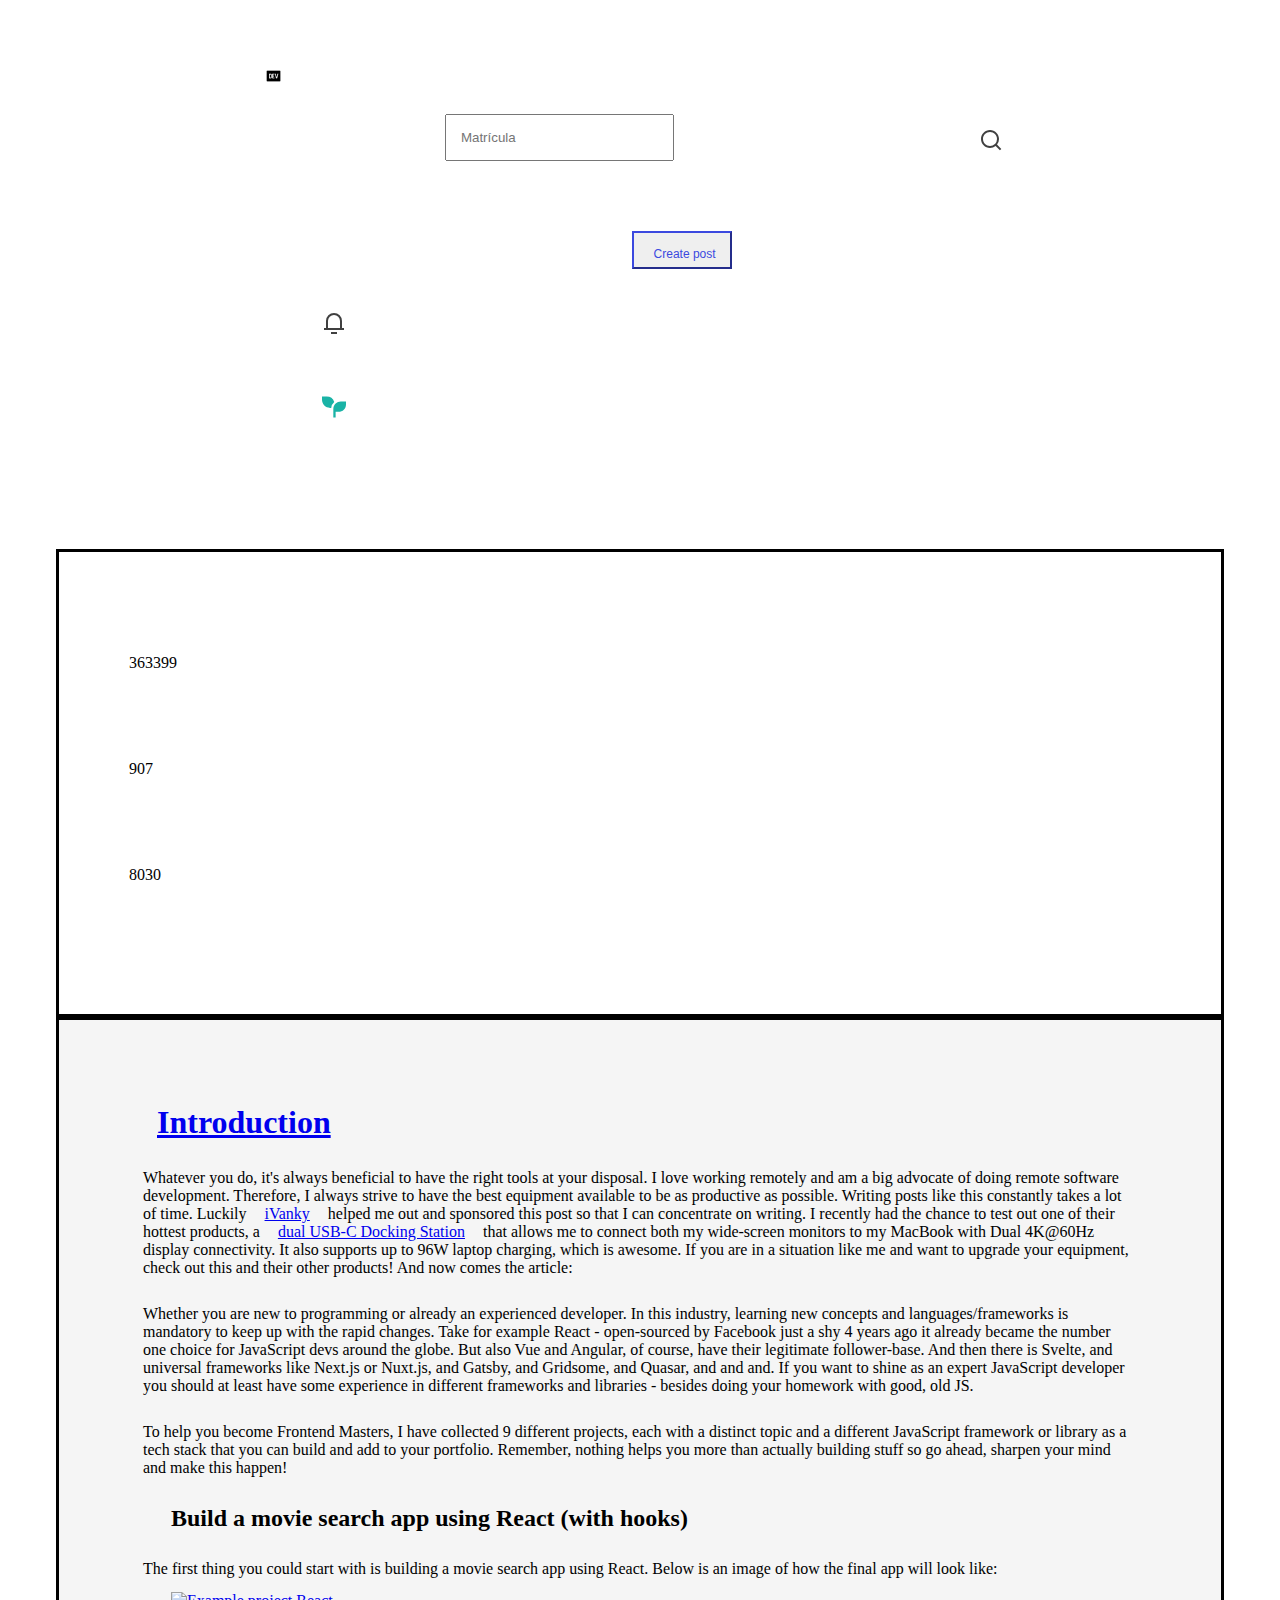
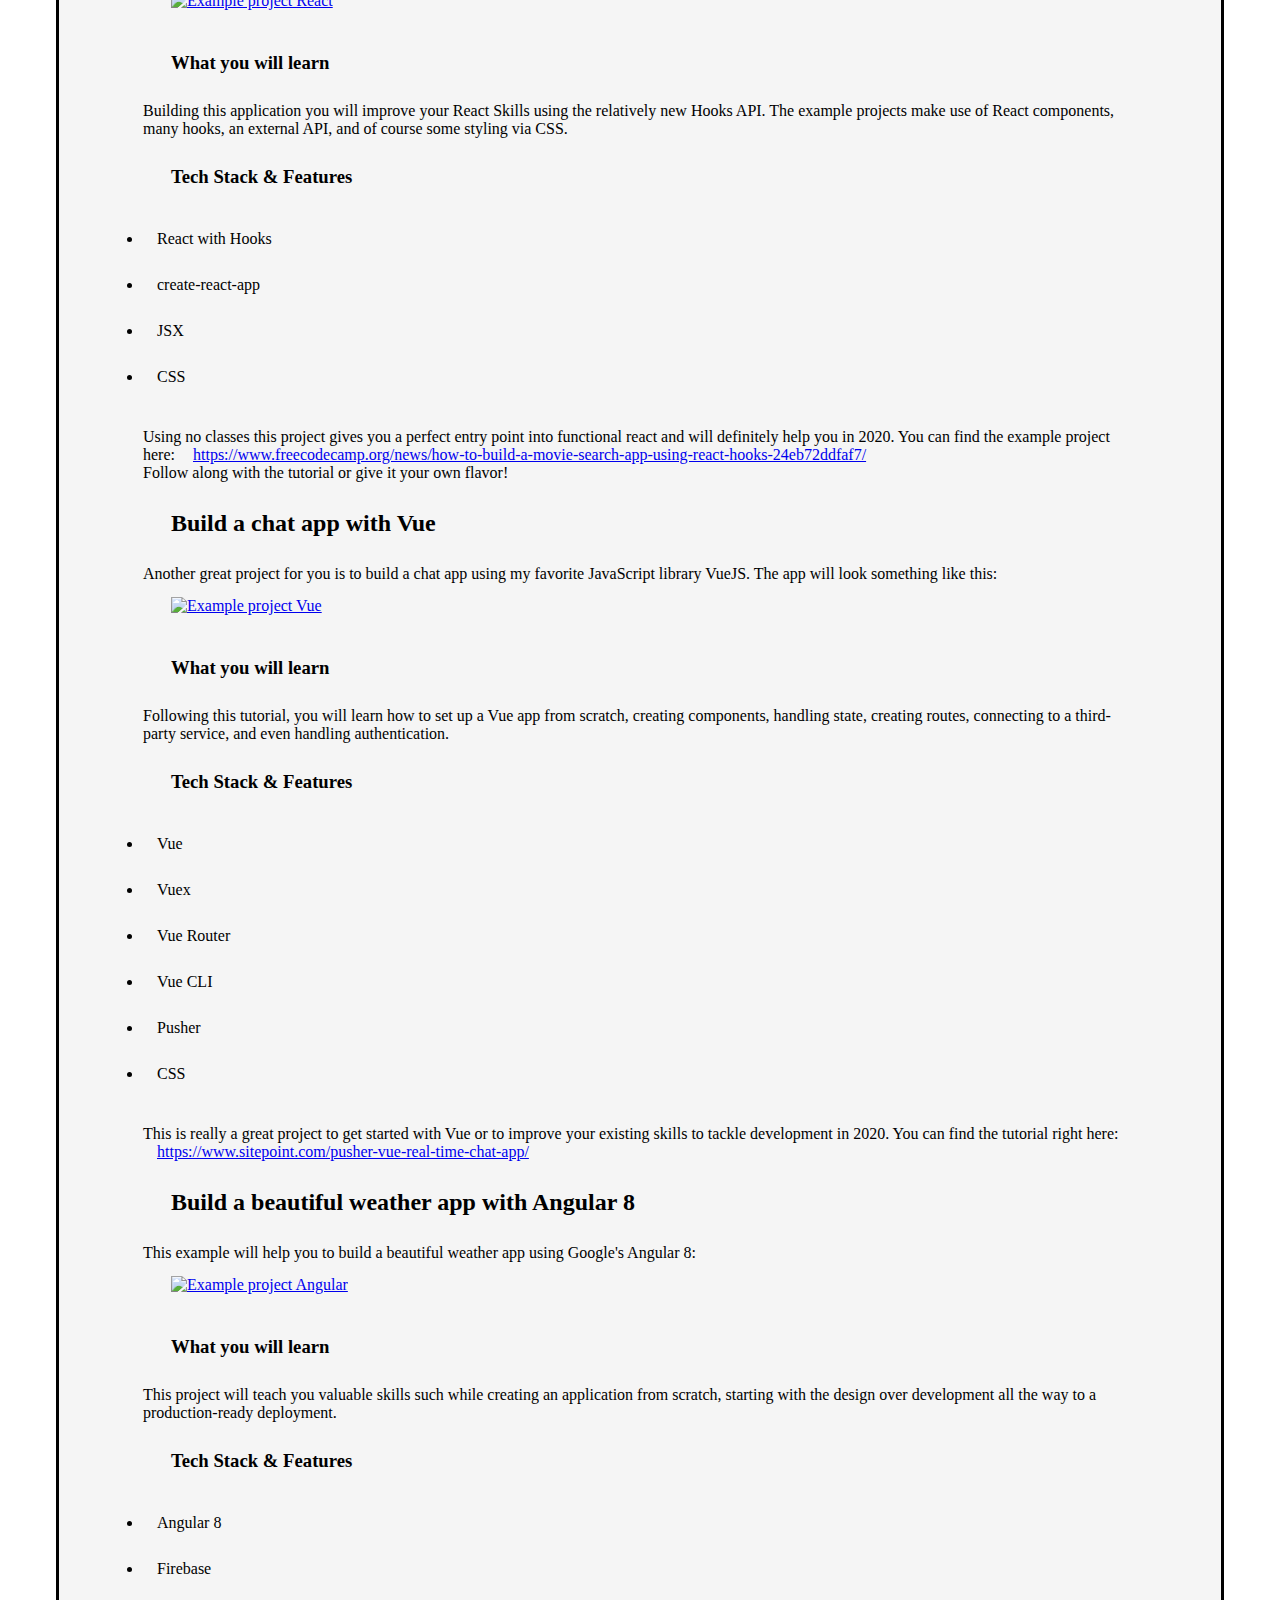
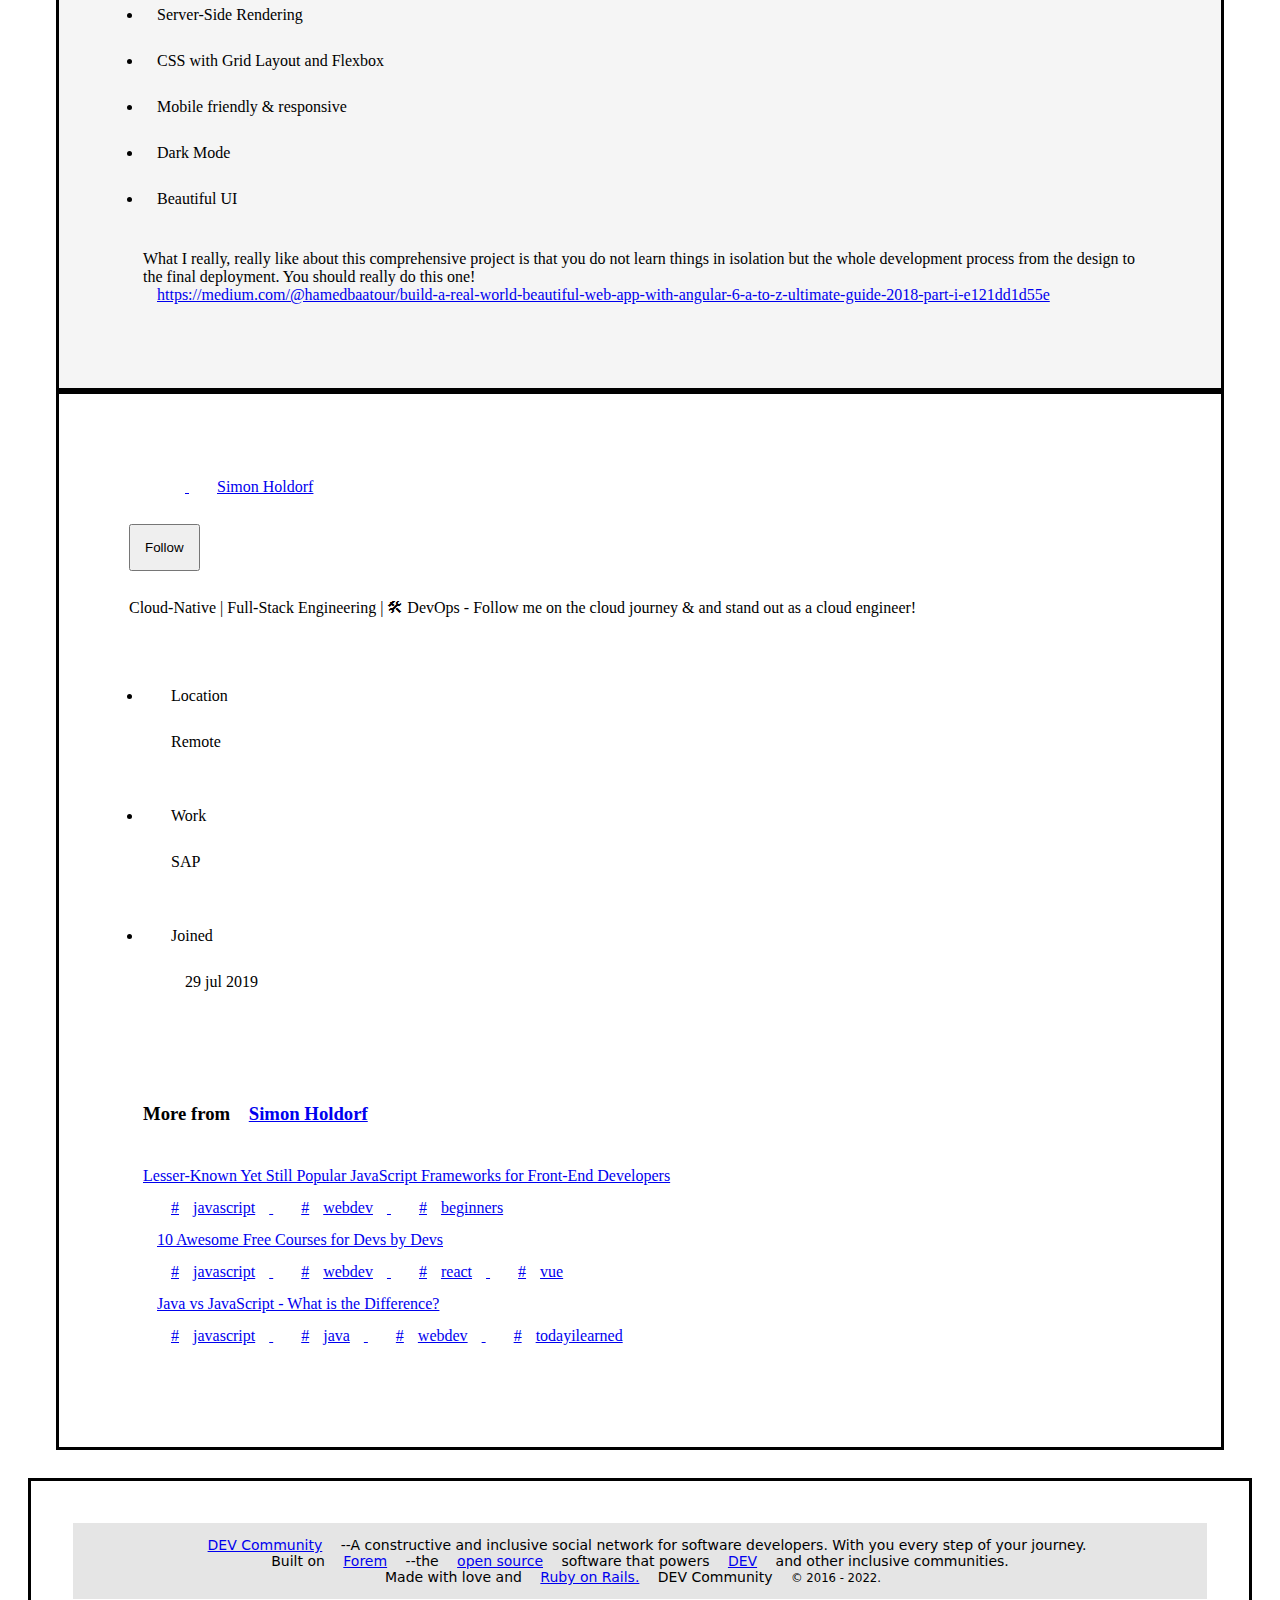
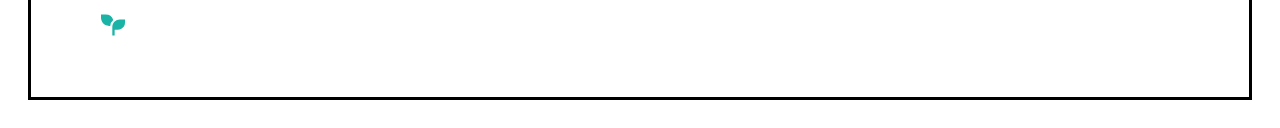
==== commit 9d8404ac: "footer updates" ====
--- a/pages/postCard.html
+++ b/pages/postCard.html
@@ -128,18 +128,20 @@
                     </article>
                 </div>
             </div>
-            <a class="navbar-brand navbar__ctn--img" href="../index.html"><img src="../assets/svg/svg-export/Dev.png"
-                    alt="" /></a>
+
+            <a class="navbar-brand navbar__ctn--img" href="../index.html"><img src="../assets/svg/svg-export/Dev.png" alt="" /></a>
             <a class="navbar-brand navbar__mobile--search" href="#"><img id="userLogo"
                     src="../assets/svg/svg-export/search.svg" align="right" /></a>
             <a class="navbar-brand navbar__mobile--bell" href="#"><img src="../assets/svg/svg-export/bell.svg"
                     alt="" /></a>
-            <a class="navbar-brand navbar__mobile--Octocat" href="#"><img src="../assets/svg/svg-export/Octocat.png"
+            <a class="navbar-brand navbar__mobile--planta" href="#"><img src="../assets/svg/svg-export/planta.svg"
                     alt="" /></a>
+
             <div class="container collapse navbar-collapse navbar__ctn--input">
-                <input name="usr" id="usr" type="text" class="form-control" placeholder="Search" />
+                <input name="usr" id="usr" type="text" class="form-control" placeholder="Matrícula" />
                 <img id="userLogo" src="../assets/svg/svg-export/search.svg" align="right" />
             </div>
+
             <div class="collapse navbar-collapse navbar__ctn--listCTN" id="navbarNav">
                 <div class="container">
                     <section class="row">
@@ -152,7 +154,7 @@
                             <a href="#"><img src="../assets/svg/svg-export/bell.svg" alt="" /></a>
                         </article>
                         <article class="col-5 ctn--listCTN-profile">
-                            <a href="#"><img src="../assets/svg/svg-export/Octocat.png" alt="" /></a>
+                            <a href="#"><img src="../assets/svg/svg-export/planta.svg" alt="" /></a>
                         </article>
                     </section>
                 </div>
@@ -163,11 +165,11 @@
 
 
     <!-- comienza el contenedor  -->
-    <main class="container main">
+    <main class="container">
         <article class="row">
-            <!--  comienza aside left  -->
-            <aside class="col-2  aside1">
-                <div class="aside__div--left">
+            <!-- aside left  -->
+            <aside style="border:solid ;" class="col-1">
+                <div class="aside__div">
                     <div class="aside__div--content">
                         <div>
                             <span><svg xmlns="http://www.w3.org/2000/svg" width="24" height="24" viewBox="0 0 24 24"
@@ -176,7 +178,7 @@
                                         d="M21.179 12.794l.013.014L12 22l-9.192-9.192.013-.014A6.5 6.5 0 0112 3.64a6.5 6.5 0 019.179 9.154zM4.575 5.383a4.5 4.5 0 000 6.364L12 19.172l7.425-7.425a4.5 4.5 0 10-6.364-6.364L8.818 9.626 7.404 8.21l3.162-3.162a4.5 4.5 0 00-5.99.334l-.001.001z">
                                     </path>
                                 </svg></span>
-                            <p>3</p>
+                            <p>363399</p>
                         </div>
                         <div>
                             <span>
@@ -218,279 +220,320 @@
                     </div>
                 </div>
             </aside>
-            <!-- termina aside left  -->
-            <!-- comienza main container  -->
-            <div class="col-9 card main__ctn">
-                <h1>
-                    <a href="../index.html">Introduction</a>
-                </h1>
-                <p>Whatever you do, it's always beneficial to have the right tools at your disposal.
-                    I love working
-                    remotely and am a big advocate of doing remote software development. Therefore,
-                    I always strive to
-                    have the best equipment available to be as productive as possible. Writing posts
-                    like this
-                    constantly takes a lot of time. Luckily <a href="https://ivanky.com/">iVanky</a> <br>
-                    <img class="main__img" src="../images/fondorosa.jpeg" alt=""> <br>
-                    helped me out and
-                    sponsored this post so that I can concentrate on writing. I recently had the
-                    chance to test out one
-                    of their hottest products, a <a href="https://ivanky.com/product/dual-usbc-docking-station">
-                        dual
-                        USB-C Docking Station</a>that allows me to connect both my wide-screen
-                    monitors to my MacBook
-                    with Dual 4K@60Hz display connectivity. It also supports up to 96W laptop
-                    charging, which is
-                    awesome. If you are in a situation like me and want to upgrade your equipment,
-                    check out this and
-                    their other products! And now comes the article:
-                </p>
-                <img class="main__img" src="../images/code.png" alt="">
-                <p>Whether you are new to programming or already an experienced developer. In this
-                    industry, learning
-                    new concepts and languages/frameworks is<br>
-                    mandatory to keep up with the rapid changes. Take for example React -
-                    open-sourced by Facebook just
-                    a shy 4 years ago it already became the number one choice for JavaScript devs
-                    around the globe. But
-                    also Vue and Angular, of course, have their legitimate follower-base. And then
-                    there is Svelte, and
-                    universal frameworks like Next.js or Nuxt.js, and Gatsby, and Gridsome, and
-                    Quasar, and and and. If
-                    you want to shine as an expert JavaScript developer you should at least have
-                    some experience in
-                    different frameworks and libraries - besides doing your homework with good, old
-                    JS.</p>
-                <img class="main__img" src="../images/mario-world.gif" alt="">
-                <p>To help you become Frontend Masters, I have collected 9 different projects, each
-                    with a distinct
-                    topic and a different JavaScript framework or library as a tech stack that you
-                    can build and add to
-                    your portfolio. Remember, nothing helps you more than actually building stuff so
-                    go ahead, sharpen
-                    your mind and make this happen!</p>
-                <img class="main__img" src="../images/tetrisgif.gif" alt="">
-                <h2>
-                    <a name="build-a-movie-search-app-using-react-with-hooks"
-                        href="#build-a-movie-search-app-using-react-with-hooks">
-                    </a>
-                    Build a movie search app using React (with hooks)
-                </h2>
-                <p>The first thing you could start with is building a movie search app using React.
-                    Below is an image of
-                    how the final app will look like:<br>
-                </p>
-                <h3>
-                    <a name="what-you-will-learn" href="#what-you-will-learn">
-                    </a>
-                    What you will learn
-                </h3>
-                <p>Building this application you will improve your React Skills using the relatively
-                    new Hooks API. The
-                    example projects make use of React components, many hooks, an external API, and
-                    of course some
-                    styling via CSS.</p>
-                <h3>
-                    <a name="tech-stack-amp-features" href="#tech-stack-amp-features">
-                    </a>
-                    Tech Stack &amp; Features
-                </h3>
-                <img class="main__img" src="../images/applegif.gif" alt="">
-                <ul>
-                    <li>React with Hooks</li>
-                    <li>create-react-app</li>
-                    <li>JSX</li>
-                    <li>CSS</li>
-                </ul>
-                <p>Using no classes this project gives you a perfect entry point into functional
-                    react and will
-                    definitely help you in 2020. You can find the example project here: <a
-                        href="https://www.freecodecamp.org/news/how-to-build-a-movie-search-app-using-react-hooks-24eb72ddfaf7/">https://www.freecodecamp.org/news/how-to-build-a-movie-search-app-using-react-hooks-24eb72ddfaf7/</a><br>
-                    Follow along with the tutorial or give it your own flavor!</p>
-                <h2>
-                    <a name="build-a-chat-app-with-vue" href="#build-a-chat-app-with-vue">
-                    </a>
-                    Build a chat app with Vue
-                </h2>
-                <p>Another great project for you is to build a chat app using my favorite JavaScript
-                    library VueJS. The
-                    app will look something like this:<br>
-                    <img class="main__img" src="../images/black.png" alt="">
-                </p>
-                <h3>
-                    <a name="what-you-will-learn" href="#what-you-will-learn">
-                    </a>
-                    What you will learn
-                </h3>
-                <p>Following this tutorial, you will learn how to set up a Vue app from scratch,
-                    creating components,
-                    handling state, creating routes, connecting to a third-party service, and even
-                    handling
-                    authentication.</p>
-                <h3>
-                    <a name="tech-stack-amp-features" href="#tech-stack-amp-features">
-                    </a>
-                    Tech Stack &amp; Features
-                </h3>
-
-                <ul>
-                    <li>Vue</li>
-                    <li>Vuex</li>
-                    <li>Vue Router</li>
-                    <li>Vue CLI</li>
-                    <li>Pusher</li>
-                    <li>CSS</li>
-                </ul>
-                <p>This is really a great project to get started with Vue or to improve your
-                    existing skills to tackle
-                    development in 2020. You can find the tutorial right here: <a
-                        href="https://www.sitepoint.com/pusher-vue-real-time-chat-app/">https://www.sitepoint.com/pusher-vue-real-time-chat-app/</a>
-                </p>
-                <h2>
-                    <a name="build-a-beautiful-weather-app-with-angular-8"
-                        href="#build-a-beautiful-weather-app-with-angular-8">
-                    </a>
-                    Build a beautiful weather app with Angular 8
-                </h2>
-                <p>This example will help you to build a beautiful weather app using Google's
-                    Angular 8:<br>
-                    <img class="main__img" src="../images/new.png" alt="">
-                <h3>
-                    <a name="what-you-will-learn" href="#what-you-will-learn">
-                    </a>
-                    What you will learn
-                </h3>
-
-                <p>This project will teach you valuable skills such while creating an application
-                    from scratch, starting
-                    with the design over development all the way to a production-ready deployment.
-                </p>
-
-                <h3>
-                    <a name="tech-stack-amp-features" href="#tech-stack-amp-features">
-                    </a>
-                    Tech Stack &amp; Features
-                </h3>
-
-                <ul>
-                    <li>Angular 8</li>
-                    <li>Firebase</li>
-                    <li>Server-Side Rendering</li>
-                    <li>CSS with Grid Layout and Flexbox</li>
-                    <li>Mobile friendly &amp; responsive</li>
-                    <li>Dark Mode</li>
-                    <li>Beautiful UI</li>
-                </ul>
-                <p>What I really, really like about this comprehensive project is that you do not
-                    learn things in
-                    isolation but the whole development process from the design to the final
-                    deployment. You should
-                    really do this one!<br>
-                    <a
-                        href="https://medium.com/@hamedbaatour/build-a-real-world-beautiful-web-app-with-angular-6-a-to-z-ultimate-guide-2018-part-i-e121dd1d55e">https://medium.com/@hamedbaatour/build-a-real-world-beautiful-web-app-with-angular-6-a-to-z-ultimate-guide-2018-part-i-e121dd1d55e</a>
-                </p>
-        </div>
-        <!-- termina main container  -->
-        <!-- comienza aside right  -->
-        <aside class="col-2 aside2 card ">
-            <div class="crayons-layout__sidebar-right" aria-label="Author details">
-                <div class="crayons-article-sticky grid gap-4 break-word" id="article-show-primary-sticky-nav">
-                    <div>
-                        <div class="-mt-4">
-                            <a href="/simonholdorf" class="flex">
-                                <span class="crayons-avatar crayons-avatar--xl  mr-2 shrink-0">
-                                    <img src="https://res.cloudinary.com/practicaldev/image/fetch/s--lLxl9wZX--/c_fill,f_auto,fl_progressive,h_90,q_auto,w_90/https://dev-to-uploads.s3.amazonaws.com/uploads/user/profile_image/203467/61060b32-0fe3-443c-99e4-a6333e0e5d4e.jpeg"
-                                        class="crayons-avatar__image" alt="" loading="lazy">
-                                </span>
-                                <span class="crayons-link crayons-subtitle-2 mt-5">Simon Holdorf</span>
-                            </a>
-                        </div>
-
-                        <div class="print-hidden">
-                            <button type="button" class="btn btn-primary btn-primary--aside2">Follow</button>
-                        </div>
-                        <div class="color-base-70">
-                            Cloud-Native | Full-Stack Engineering | 🛠 DevOps - Follow me on the cloud journey &amp;
-                            and stand out as a cloud engineer!
-                        </div>
-                        <div class="user-metadata-details">
-                            <ul class="user-metadata-details-inner">
-                                <li>
-                                    <div class="key">
-                                        Location
+            <!-- main container  -->
+            <div style="border:solid ;" class="col-9 main">
+                <article class="main__article">
+                    <div class="main__article--content">
+                        <div class="crayons-article__main">
+                            <div class="crayons-article__body text-styles spec__body" data-article-id="185402"
+                                id="article-body">
+                                <h1>
+                                    <a href="../index.html">Introduction</a>
+
+                                </h1>
+
+                                <p>Whatever you do, it's always beneficial to have the right tools at your disposal.
+                                    I love working
+                                    remotely and am a big advocate of doing remote software development. Therefore,
+                                    I always strive to
+                                    have the best equipment available to be as productive as possible. Writing posts
+                                    like this
+                                    constantly takes a lot of time. Luckily <a href="https://ivanky.com/">iVanky</a>
+                                    helped me out and
+                                    sponsored this post so that I can concentrate on writing. I recently had the
+                                    chance to test out one
+                                    of their hottest products, a <a
+                                        href="https://ivanky.com/product/dual-usbc-docking-station">dual
+                                        USB-C Docking Station</a> that allows me to connect both my wide-screen
+                                    monitors to my MacBook
+                                    with Dual 4K@60Hz display connectivity. It also supports up to 96W laptop
+                                    charging, which is
+                                    awesome. If you are in a situation like me and want to upgrade your equipment,
+                                    check out this and
+                                    their other products! And now comes the article:</p>
+
+                                <p>Whether you are new to programming or already an experienced developer. In this
+                                    industry, learning
+                                    new concepts and languages/frameworks is<br>
+                                    mandatory to keep up with the rapid changes. Take for example React -
+                                    open-sourced by Facebook just
+                                    a shy 4 years ago it already became the number one choice for JavaScript devs
+                                    around the globe. But
+                                    also Vue and Angular, of course, have their legitimate follower-base. And then
+                                    there is Svelte, and
+                                    universal frameworks like Next.js or Nuxt.js, and Gatsby, and Gridsome, and
+                                    Quasar, and and and. If
+                                    you want to shine as an expert JavaScript developer you should at least have
+                                    some experience in
+                                    different frameworks and libraries - besides doing your homework with good, old
+                                    JS.</p>
+
+                                <p>To help you become Frontend Masters, I have collected 9 different projects, each
+                                    with a distinct
+                                    topic and a different JavaScript framework or library as a tech stack that you
+                                    can build and add to
+                                    your portfolio. Remember, nothing helps you more than actually building stuff so
+                                    go ahead, sharpen
+                                    your mind and make this happen!</p>
+
+                                <h2>
+                                    <a name="build-a-movie-search-app-using-react-with-hooks"
+                                        href="#build-a-movie-search-app-using-react-with-hooks">
+                                    </a>
+                                    Build a movie search app using React (with hooks)
+                                </h2>
+
+                                <p>The first thing you could start with is building a movie search app using React.
+                                    Below is an image of
+                                    how the final app will look like:<br>
+                                    <a href="https://res.cloudinary.com/practicaldev/image/fetch/s--INXm52ys--/c_limit%2Cf_auto%2Cfl_progressive%2Cq_auto%2Cw_880/https://cdn-media-1.freecodecamp.org/images/kbYsxsxb2D7mBhdlEmUrpMhRmOcQoR79vtT1"
+                                        class="article-body-image-wrapper"><img
+                                            src="https://res.cloudinary.com/practicaldev/image/fetch/s--INXm52ys--/c_limit%2Cf_auto%2Cfl_progressive%2Cq_auto%2Cw_880/https://cdn-media-1.freecodecamp.org/images/kbYsxsxb2D7mBhdlEmUrpMhRmOcQoR79vtT1"
+                                            alt="Example project React" loading="lazy"></a>
+                                </p>
+
+                                <h3>
+                                    <a name="what-you-will-learn" href="#what-you-will-learn">
+                                    </a>
+                                    What you will learn
+                                </h3>
+
+                                <p>Building this application you will improve your React Skills using the relatively
+                                    new Hooks API. The
+                                    example projects make use of React components, many hooks, an external API, and
+                                    of course some
+                                    styling via CSS.</p>
+
+                                <h3>
+                                    <a name="tech-stack-amp-features" href="#tech-stack-amp-features">
+                                    </a>
+                                    Tech Stack &amp; Features
+                                </h3>
+
+                                <ul>
+                                    <li>React with Hooks</li>
+                                    <li>create-react-app</li>
+                                    <li>JSX</li>
+                                    <li>CSS</li>
+                                </ul>
+
+                                <p>Using no classes this project gives you a perfect entry point into functional
+                                    react and will
+                                    definitely help you in 2020. You can find the example project here: <a
+                                        href="https://www.freecodecamp.org/news/how-to-build-a-movie-search-app-using-react-hooks-24eb72ddfaf7/">https://www.freecodecamp.org/news/how-to-build-a-movie-search-app-using-react-hooks-24eb72ddfaf7/</a><br>
+                                    Follow along with the tutorial or give it your own flavor!</p>
+
+                                <h2>
+                                    <a name="build-a-chat-app-with-vue" href="#build-a-chat-app-with-vue">
+                                    </a>
+                                    Build a chat app with Vue
+                                </h2>
+
+                                <p>Another great project for you is to build a chat app using my favorite JavaScript
+                                    library VueJS. The
+                                    app will look something like this:<br>
+                                    <a href="https://res.cloudinary.com/practicaldev/image/fetch/s--3aeOOFQq--/c_limit%2Cf_auto%2Cfl_progressive%2Cq_auto%2Cw_880/https://dab1nmslvvntp.cloudfront.net/wp-content/uploads/2018/12/154507977914-chatdashboard.png"
+                                        class="article-body-image-wrapper"><img
+                                            src="https://res.cloudinary.com/practicaldev/image/fetch/s--3aeOOFQq--/c_limit%2Cf_auto%2Cfl_progressive%2Cq_auto%2Cw_880/https://dab1nmslvvntp.cloudfront.net/wp-content/uploads/2018/12/154507977914-chatdashboard.png"
+                                            alt="Example project Vue" loading="lazy"></a>
+                                </p>
+
+                                <h3>
+                                    <a name="what-you-will-learn" href="#what-you-will-learn">
+                                    </a>
+                                    What you will learn
+                                </h3>
+
+                                <p>Following this tutorial, you will learn how to set up a Vue app from scratch,
+                                    creating components,
+                                    handling state, creating routes, connecting to a third-party service, and even
+                                    handling
+                                    authentication.</p>
+
+                                <h3>
+                                    <a name="tech-stack-amp-features" href="#tech-stack-amp-features">
+                                    </a>
+                                    Tech Stack &amp; Features
+                                </h3>
+
+                                <ul>
+                                    <li>Vue</li>
+                                    <li>Vuex</li>
+                                    <li>Vue Router</li>
+                                    <li>Vue CLI</li>
+                                    <li>Pusher</li>
+                                    <li>CSS</li>
+                                </ul>
+
+                                <p>This is really a great project to get started with Vue or to improve your
+                                    existing skills to tackle
+                                    development in 2020. You can find the tutorial right here: <a
+                                        href="https://www.sitepoint.com/pusher-vue-real-time-chat-app/">https://www.sitepoint.com/pusher-vue-real-time-chat-app/</a>
+                                </p>
+
+                                <h2>
+                                    <a name="build-a-beautiful-weather-app-with-angular-8"
+                                        href="#build-a-beautiful-weather-app-with-angular-8">
+                                    </a>
+                                    Build a beautiful weather app with Angular 8
+                                </h2>
+
+                                <p>This example will help you to build a beautiful weather app using Google's
+                                    Angular 8:<br>
+                                    <a href="https://res.cloudinary.com/practicaldev/image/fetch/s--wvB7F1QQ--/c_limit%2Cf_auto%2Cfl_progressive%2Cq_auto%2Cw_880/https://miro.medium.com/max/3840/1%2Ay3c9ggOkOzdAr8JC7TUrEQ%402x.png"
+                                        class="article-body-image-wrapper"><img
+                                            src="https://res.cloudinary.com/practicaldev/image/fetch/s--wvB7F1QQ--/c_limit%2Cf_auto%2Cfl_progressive%2Cq_auto%2Cw_880/https://miro.medium.com/max/3840/1%2Ay3c9ggOkOzdAr8JC7TUrEQ%402x.png"
+                                            alt="Example project Angular" loading="lazy"></a>
+                                </p>
+
+                                <h3>
+                                    <a name="what-you-will-learn" href="#what-you-will-learn">
+                                    </a>
+                                    What you will learn
+                                </h3>
+
+                                <p>This project will teach you valuable skills such while creating an application
+                                    from scratch, starting
+                                    with the design over development all the way to a production-ready deployment.
+                                </p>
+
+                                <h3>
+                                    <a name="tech-stack-amp-features" href="#tech-stack-amp-features">
+                                    </a>
+                                    Tech Stack &amp; Features
+                                </h3>
+
+                                <ul>
+                                    <li>Angular 8</li>
+                                    <li>Firebase</li>
+                                    <li>Server-Side Rendering</li>
+                                    <li>CSS with Grid Layout and Flexbox</li>
+                                    <li>Mobile friendly &amp; responsive</li>
+                                    <li>Dark Mode</li>
+                                    <li>Beautiful UI</li>
+                                </ul>
+
+                                <p>What I really, really like about this comprehensive project is that you do not
+                                    learn things in
+                                    isolation but the whole development process from the design to the final
+                                    deployment. You should
+                                    really do this one!<br>
+                                    <a
+                                        href="https://medium.com/@hamedbaatour/build-a-real-world-beautiful-web-app-with-angular-6-a-to-z-ultimate-guide-2018-part-i-e121dd1d55e">https://medium.com/@hamedbaatour/build-a-real-world-beautiful-web-app-with-angular-6-a-to-z-ultimate-guide-2018-part-i-e121dd1d55e</a>
+                                </p>
+                            </div>
+                        </div>
+                    </div>
+                </article>
+            </div>
+            <!-- aside right  -->
+            <aside style="border:solid ;" class="col-2">
+                <div class="crayons-layout__sidebar-right" aria-label="Author details">
+                    <div class="crayons-article-sticky grid gap-4 break-word" id="article-show-primary-sticky-nav">
+                        <div class="crayons-card crayons-card--secondary branded-7 p-4 pt-0 gap-4 grid"
+                            style="border-top-color: #414051;">
+                            <div class="-mt-4">
+                                <a href="/simonholdorf" class="flex">
+                                    <span class="crayons-avatar crayons-avatar--xl  mr-2 shrink-0">
+                                        <img src="https://res.cloudinary.com/practicaldev/image/fetch/s--lLxl9wZX--/c_fill,f_auto,fl_progressive,h_90,q_auto,w_90/https://dev-to-uploads.s3.amazonaws.com/uploads/user/profile_image/203467/61060b32-0fe3-443c-99e4-a6333e0e5d4e.jpeg"
+                                            class="crayons-avatar__image" alt="" loading="lazy">
+                                    </span>
+                                    <span class="crayons-link crayons-subtitle-2 mt-5">Simon Holdorf</span>
+                                </a>
+                            </div>
+
+                            <div class="print-hidden">
+                                <button name="button" type="button"
+                                    data-info="{&quot;className&quot;:&quot;User&quot;,&quot;style&quot;:&quot;&quot;,&quot;id&quot;:203467,&quot;name&quot;:&quot;Simon Holdorf&quot;}"
+                                    class="crayons-btn follow-action-button whitespace-nowrap w-100 follow-user showing"
+                                    aria-label="Follow user: Simon Holdorf" aria-pressed="false" data-fetched="fetched"
+                                    data-verb="unfollow">Follow</button>
+                            </div>
+                            <div class="color-base-70">
+                                Cloud-Native | Full-Stack Engineering | 🛠 DevOps - Follow me on the cloud journey &amp;
+                                and stand out as a cloud engineer!
+                            </div>
+
+                            <div class="user-metadata-details">
+                                <ul class="user-metadata-details-inner">
+                                    <li>
+                                        <div class="key">
+                                            Location
+                                        </div>
+                                        <div class="value">
+                                            Remote
+                                        </div>
+                                    </li>
+                                    <li>
+                                        <div class="key">
+                                            Work
+                                        </div>
+                                        <div class="value">
+                                            SAP
+                                        </div>
+                                    </li>
+                                    <li>
+                                        <div class="key">
+                                            Joined
+                                        </div>
+                                        <div class="value">
+                                            <time datetime="2019-07-29T17:46:49Z" class="date">29 jul 2019</time>
+                                        </div>
+                                    </li>
+                                </ul>
+                            </div>
+
+                        </div>
+
+                        <div class="crayons-card crayons-card--secondary">
+                            <header class="crayons-card__header">
+                                <h3 class="crayons-subtitle-2">
+                                    More from <a href="/simonholdorf">Simon Holdorf</a>
+                                </h3>
+                            </header>
+                            <div>
+                                <a class="crayons-link crayons-link--contentful"
+                                    href="/simonholdorf/lesser-known-yet-still-popular-javascript-frameworks-for-front-end-developers-1c53">
+                                    Lesser-Known Yet Still Popular JavaScript Frameworks for Front-End Developers
+                                    <div class="crayons-link__secondary -ml-1">
+                                        <span class="mr-1"><span class="opacity-50">#</span>javascript</span>
+                                        <span class="mr-1"><span class="opacity-50">#</span>webdev</span>
+                                        <span class="mr-1"><span class="opacity-50">#</span>beginners</span>
                                     </div>
-                                    <div class="value">
-                                        Remote
+                                </a>
+                                <a class="crayons-link crayons-link--contentful"
+                                    href="/simonholdorf/10-awesome-free-courses-for-devs-by-devs-15ci">
+                                    10 Awesome Free Courses for Devs by Devs
+                                    <div class="crayons-link__secondary -ml-1">
+                                        <span class="mr-1"><span class="opacity-50">#</span>javascript</span>
+                                        <span class="mr-1"><span class="opacity-50">#</span>webdev</span>
+                                        <span class="mr-1"><span class="opacity-50">#</span>react</span>
+                                        <span class="mr-1"><span class="opacity-50">#</span>vue</span>
                                     </div>
-                                </li>
-                                <li>
-                                    <div class="key">
-                                        Work
+                                </a>
+                                <a class="crayons-link crayons-link--contentful"
+                                    href="/simonholdorf/java-vs-javascript-what-is-the-difference-19eg">
+                                    Java vs JavaScript - What is the Difference?
+                                    <div class="crayons-link__secondary -ml-1">
+                                        <span class="mr-1"><span class="opacity-50">#</span>javascript</span>
+                                        <span class="mr-1"><span class="opacity-50">#</span>java</span>
+                                        <span class="mr-1"><span class="opacity-50">#</span>webdev</span>
+                                        <span class="mr-1"><span class="opacity-50">#</span>todayilearned</span>
                                     </div>
-                                    <div class="value">
-                                        SAP
-                                    </div>
-                                </li>
-                                <li>
-                                    <div class="key">
-                                        Joined
-                                    </div>
-                                    <div class="value">
-                                        <time datetime="2019-07-29T17:46:49Z" class="date">29 jul 2019</time>
-                                    </div>
-                                </li>
-                            </ul>
-                        </div>
-                    </div>
-                    <div class="crayons-card crayons-card--secondary">
-                        <header class="crayons-card__header">
-                            <h3 class="crayons-subtitle-2">
-                                More from <a href="/simonholdorf">Simon Holdorf</a>
-                            </h3>
-                        </header>
-                        <div>
-                            <a class="crayons-link crayons-link--contentful"
-                                href="/simonholdorf/lesser-known-yet-still-popular-javascript-frameworks-for-front-end-developers-1c53">
-                                Lesser-Known Yet Still Popular JavaScript Frameworks for Front-End Developers
-                                <div class="crayons-link__secondary -ml-1">
-                                    <span class="mr-1"><span class="opacity-50">#</span>javascript</span>
-                                    <span class="mr-1"><span class="opacity-50">#</span>webdev</span>
-                                    <span class="mr-1"><span class="opacity-50">#</span>beginners</span>
-                                </div>
-                            </a>
-                            <a class="crayons-link crayons-link--contentful"
-                                href="/simonholdorf/10-awesome-free-courses-for-devs-by-devs-15ci">
-                                10 Awesome Free Courses for Devs by Devs
-                                <div class="crayons-link__secondary -ml-1">
-                                    <span class="mr-1"><span class="opacity-50">#</span>javascript</span>
-                                    <span class="mr-1"><span class="opacity-50">#</span>webdev</span>
-                                    <span class="mr-1"><span class="opacity-50">#</span>react</span>
-                                    <span class="mr-1"><span class="opacity-50">#</span>vue</span>
-                                </div>
-                            </a>
-                            <a class="crayons-link crayons-link--contentful"
-                                href="/simonholdorf/java-vs-javascript-what-is-the-difference-19eg">
-                                Java vs JavaScript - What is the Difference?
-                                <div class="crayons-link__secondary -ml-1">
-                                    <span class="mr-1"><span class="opacity-50">#</span>javascript</span>
-                                    <span class="mr-1"><span class="opacity-50">#</span>java</span>
-                                    <span class="mr-1"><span class="opacity-50">#</span>webdev</span>
-                                    <span class="mr-1"><span class="opacity-50">#</span>todayilearned</span>
-                                </div>
-                            </a>
+                                </a>
+                            </div>
                         </div>
                     </div>
                 </div>
-            </div>
-        </aside>
-        <!-- termina aside right  -->
+            </aside>
         </article>
     </main>
+
     <!-- Start of Footer-->
     <footer style="border:solid ;" class="container-fluid">
         <div class="row">
             <article class="col-6">
-                <p>
+                <p class="container_footer">
                     <a href="#">DEV Community</a> --A constructive and inclusive social network for
                     software developers. With you every step of your journey. <br>
                     Built on <a href="#">Forem</a> --the <a href="#">open source</a>
--- a/css/style.css
+++ b/css/style.css
@@ -44,11 +44,6 @@
 .ctn--listCTN-profile {
   text-align: left;
 }
-.ctn--listCTN-profile img {
-  border-radius: 50%;
-  width: 40px;
-  height: 40px;
-}
 
 .mobile-menu {
   display: none;
@@ -62,19 +57,10 @@
   display: none;
 }
 
-.navbar__mobile--Octocat {
+.navbar__mobile--planta {
   display: none;
 }
 
-@media (max-width: 1024px) {
-  .ctn--listCTN-button {
-    margin-left: -15%;
-  }
-  .ctn--listCTN-bell {
-    text-align: right;
-    margin-left: 15%;
-  }
-}
 @media (max-width: 768px) {
   .navbar__mobile--search {
     margin-left: 40%;
@@ -91,13 +77,12 @@
     height: 20px;
     width: 20px;
   }
-  .navbar__mobile--Octocat {
-    display: inline;
-  }
-  .navbar__mobile--Octocat img {
-    height: 20px;
-    width: 20px;
-    border-radius: 50%;
+  .navbar__mobile--planta {
+    display: inline;
+  }
+  .navbar__mobile--planta img {
+    height: 20px;
+    width: 20px;
   }
 }
 @media (max-width: 480px) {
@@ -145,13 +130,12 @@
     height: 20px;
     width: 20px;
   }
-  .navbar__mobile--Octocat {
-    display: inline;
-  }
-  .navbar__mobile--Octocat img {
-    height: 20px;
-    width: 20px;
-    border-radius: 50%;
+  .navbar__mobile--planta {
+    display: inline;
+  }
+  .navbar__mobile--planta img {
+    height: 20px;
+    width: 20px;
   }
 }
 @media (max-width: 320px) {
@@ -162,11 +146,8 @@
   .navbar__mobile--bell {
     display: inline;
   }
-  .navbar__mobile--Octocat {
-    display: inline;
-  }
-  .navbar__mobile--Octocat img {
-    border-radius: 50%;
+  .navbar__mobile--planta {
+    display: inline;
   }
 }
 /* navbar */
@@ -178,6 +159,7 @@
 .aside__left {
   padding: 0;
   max-width: 35%;
+  border: solid;
 }
 
 .left--top {
@@ -430,8 +412,27 @@
   color: #000ff0;
 }
 
+* {
+  box-sizing: border-box;
+  padding: 14px;
+  margin: auto;
+}
+
+.container_footer {
+  text-align: center;
+  align-content: center;
+  size: 70%;
+  background-color: #e5e5e5;
+  font-size: 14px;
+  font-family: system-ui, -apple-system, BlinkMacSystemFont, "Segoe UI", Roboto, Oxygen, Ubuntu, Cantarell, "Open Sans", "Helvetica Neue", sans-serif;
+}
+
+.contenedor__footer--bold {
+  font-size: 15px;
+}
+
 .aside {
-  width: 200px;
+  width: 300px;
   font-size: 18px;
 }
 
@@ -455,94 +456,11 @@
 
 @media (max-width: 1024px) {
   .aside {
-    width: 150px;
+    width: 200px;
   }
 }
 @media (max-width: 768px) {
   .aside {
     display: none;
   }
-}
-* {
-  font-family: system-ui, -apple-system, BlinkMacSystemFont, "Segoe UI", Roboto, Oxygen, Ubuntu, Cantarell, "Open Sans", "Helvetica Neue", sans-serif;
-}
-
-.main {
-  background-color: white;
-}
-
-.aside1 {
-  background-color: white;
-  align-items: center;
-  width: 100px;
-}
-
-.main__ctn {
-  margin-left: 5px;
-  background-color: white;
-  width: 700px;
-}
-
-.main__img {
-  width: 650px;
-  margin: 5px;
-}
-
-.aside2 {
-  background-color: white;
-  width: 145px;
-  margin-left: 5px;
-}
-
-@media (min-width: 319px) {
-  .aside1 {
-    display: none;
-  }
-  .aside2 {
-    display: none;
-  }
-  .main__ctn {
-    width: 315px;
-    margin: 0;
-  }
-  .main__img {
-    width: 290px;
-  }
-}
-@media (min-width: 768px) {
-  .aside1 {
-    display: none;
-  }
-  .aside2 {
-    display: none;
-  }
-  .main__ctn {
-    width: 700px;
-    margin: 0;
-  }
-  .main__img {
-    width: 650px;
-  }
-}
-@media (min-width: 1024px) {
-  .aside1 {
-    display: block;
-  }
-  .aside2 {
-    display: block;
-    text-align: start;
-    color: black;
-    text-decoration: none;
-  }
-  .main__ctn {
-    width: 700px;
-    margin: 0;
-  }
-  .main__img {
-    width: 680px;
-  }
-  .btn-primary--aside2 {
-    width: 100px;
-    text-align: center;
-  }
 }/*# sourceMappingURL=style.css.map */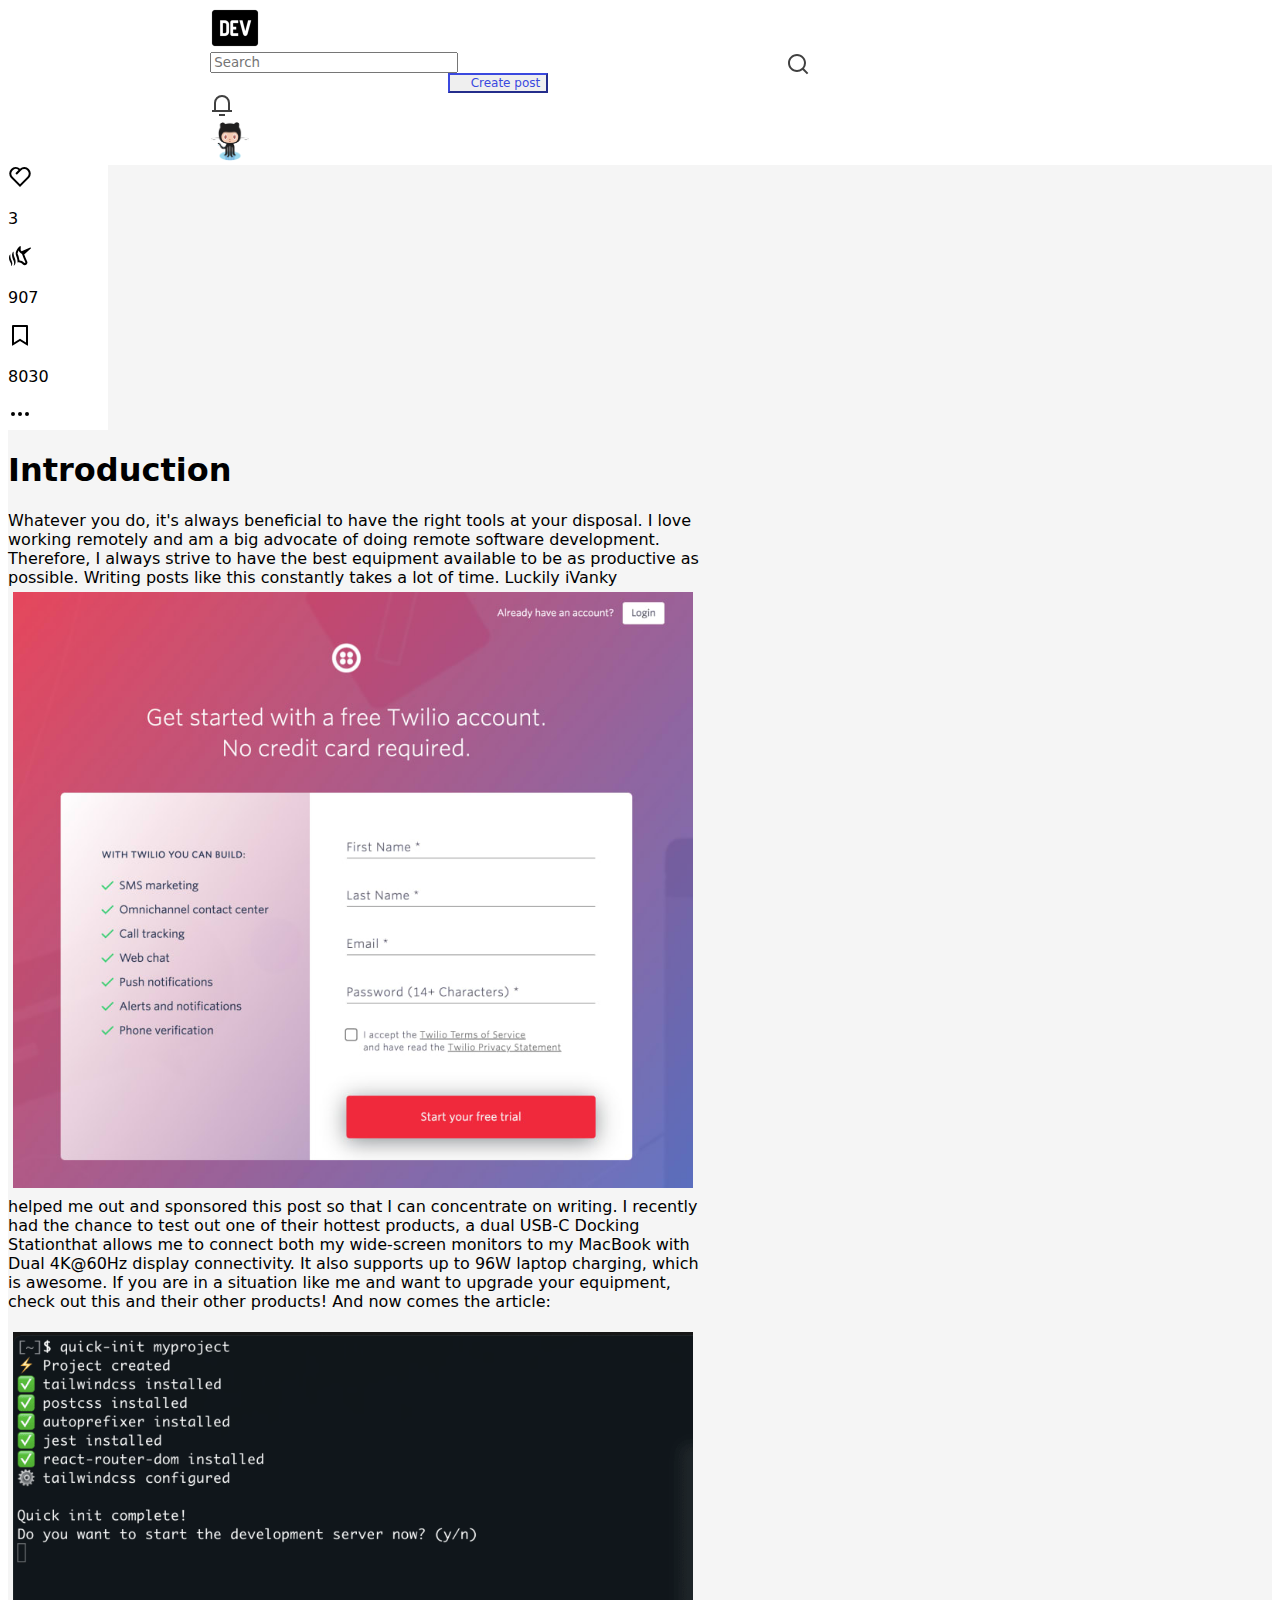
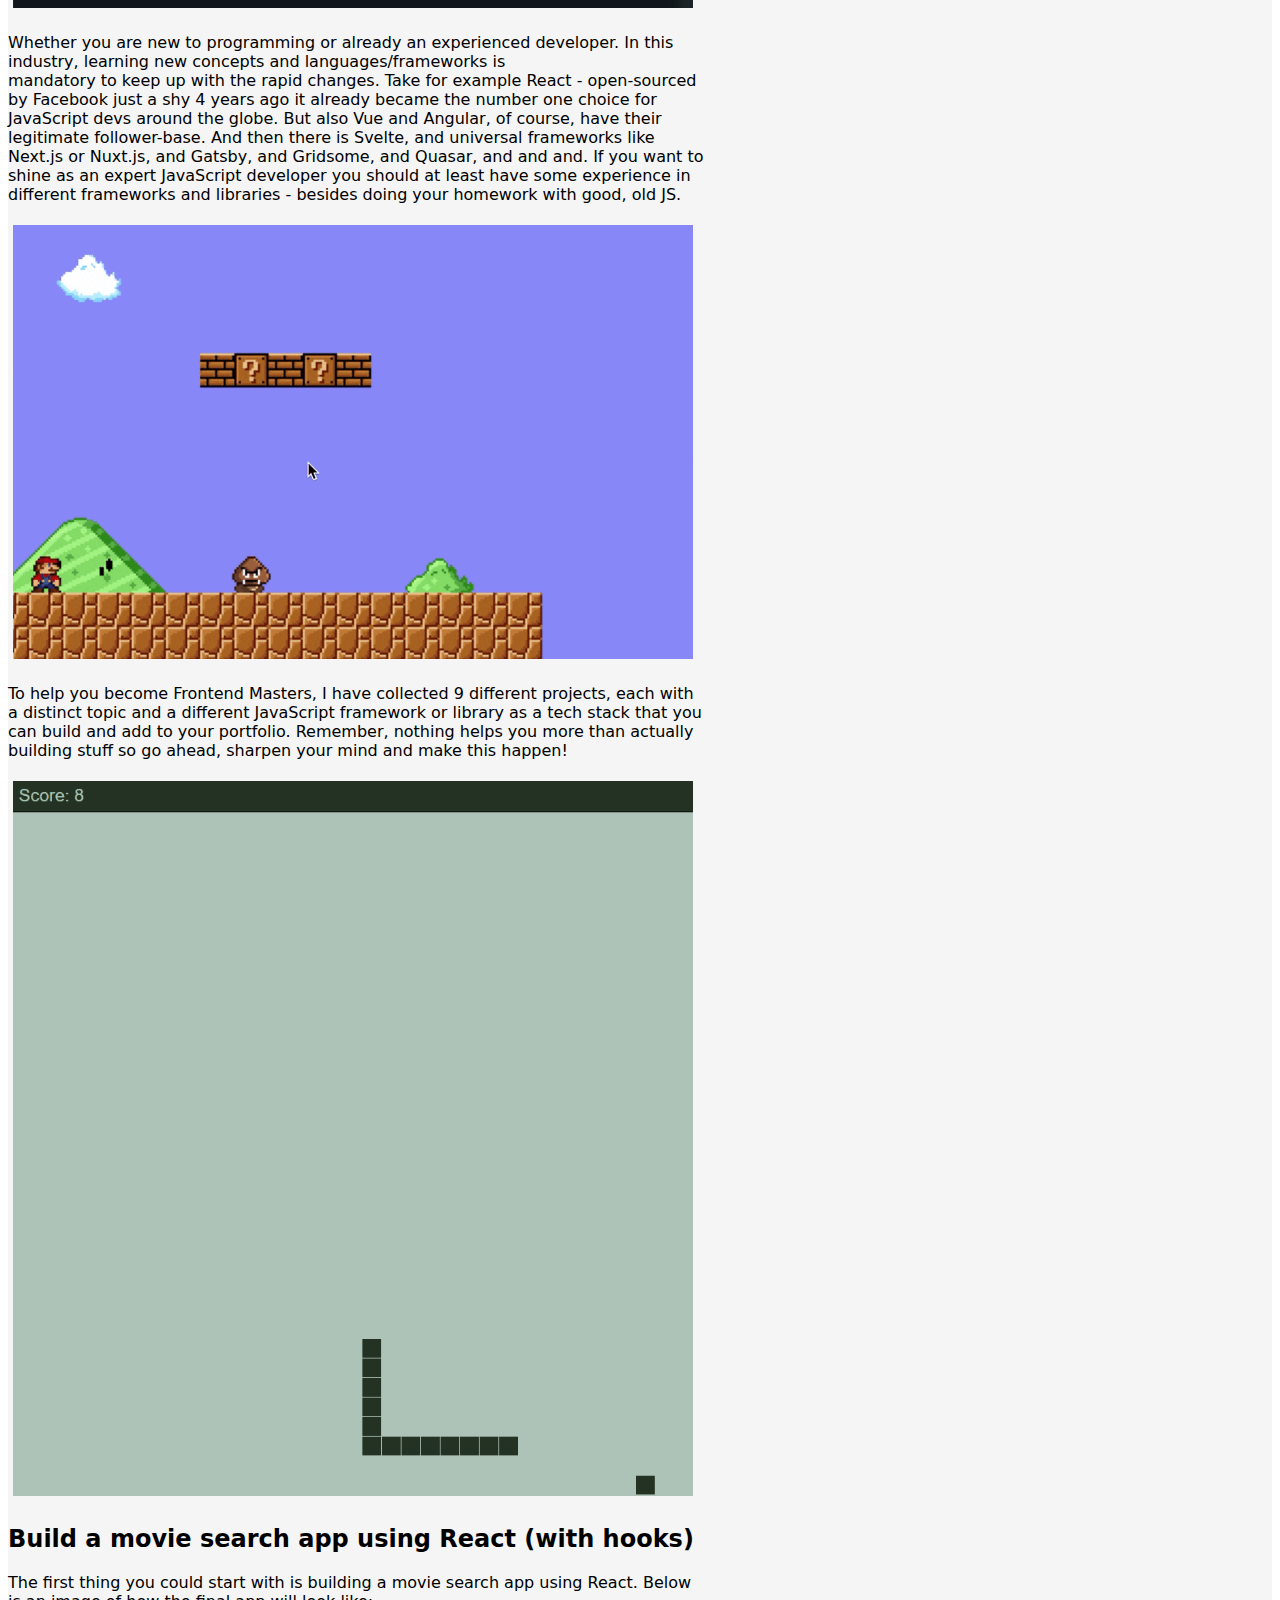
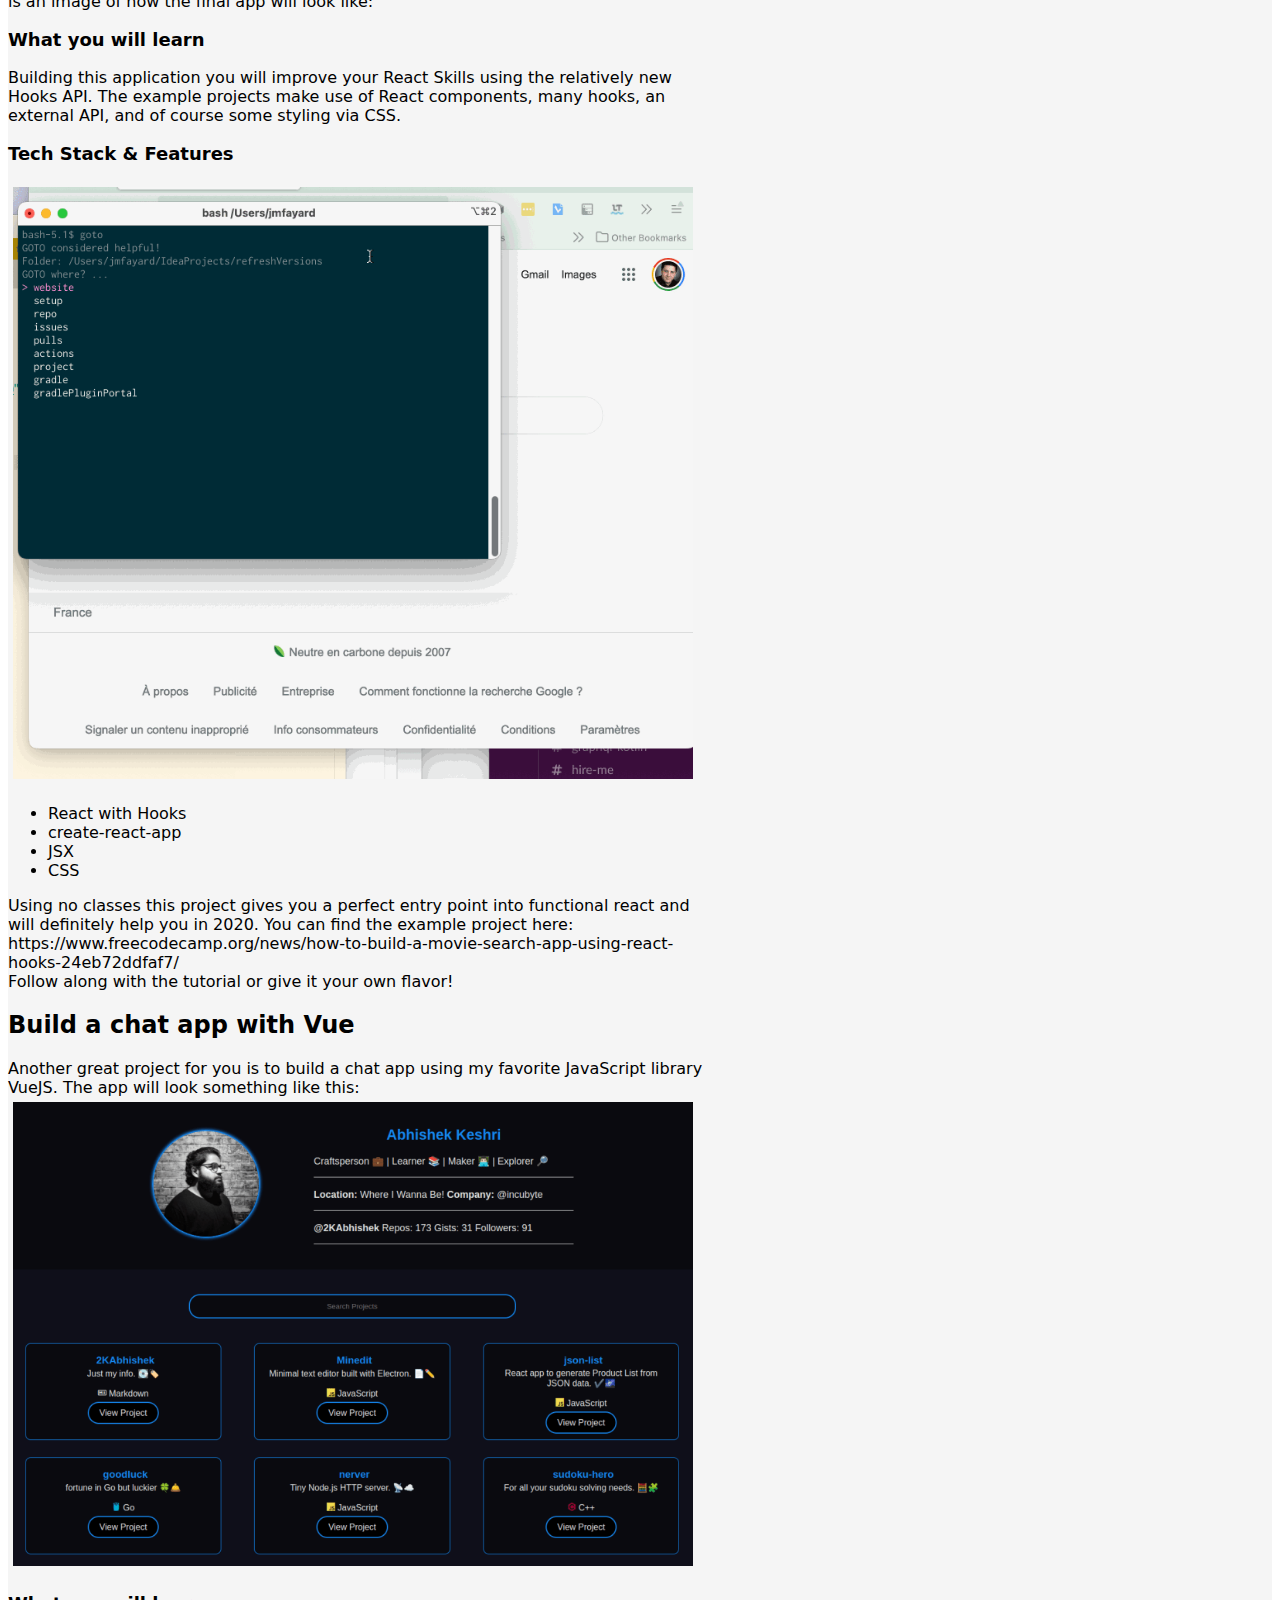
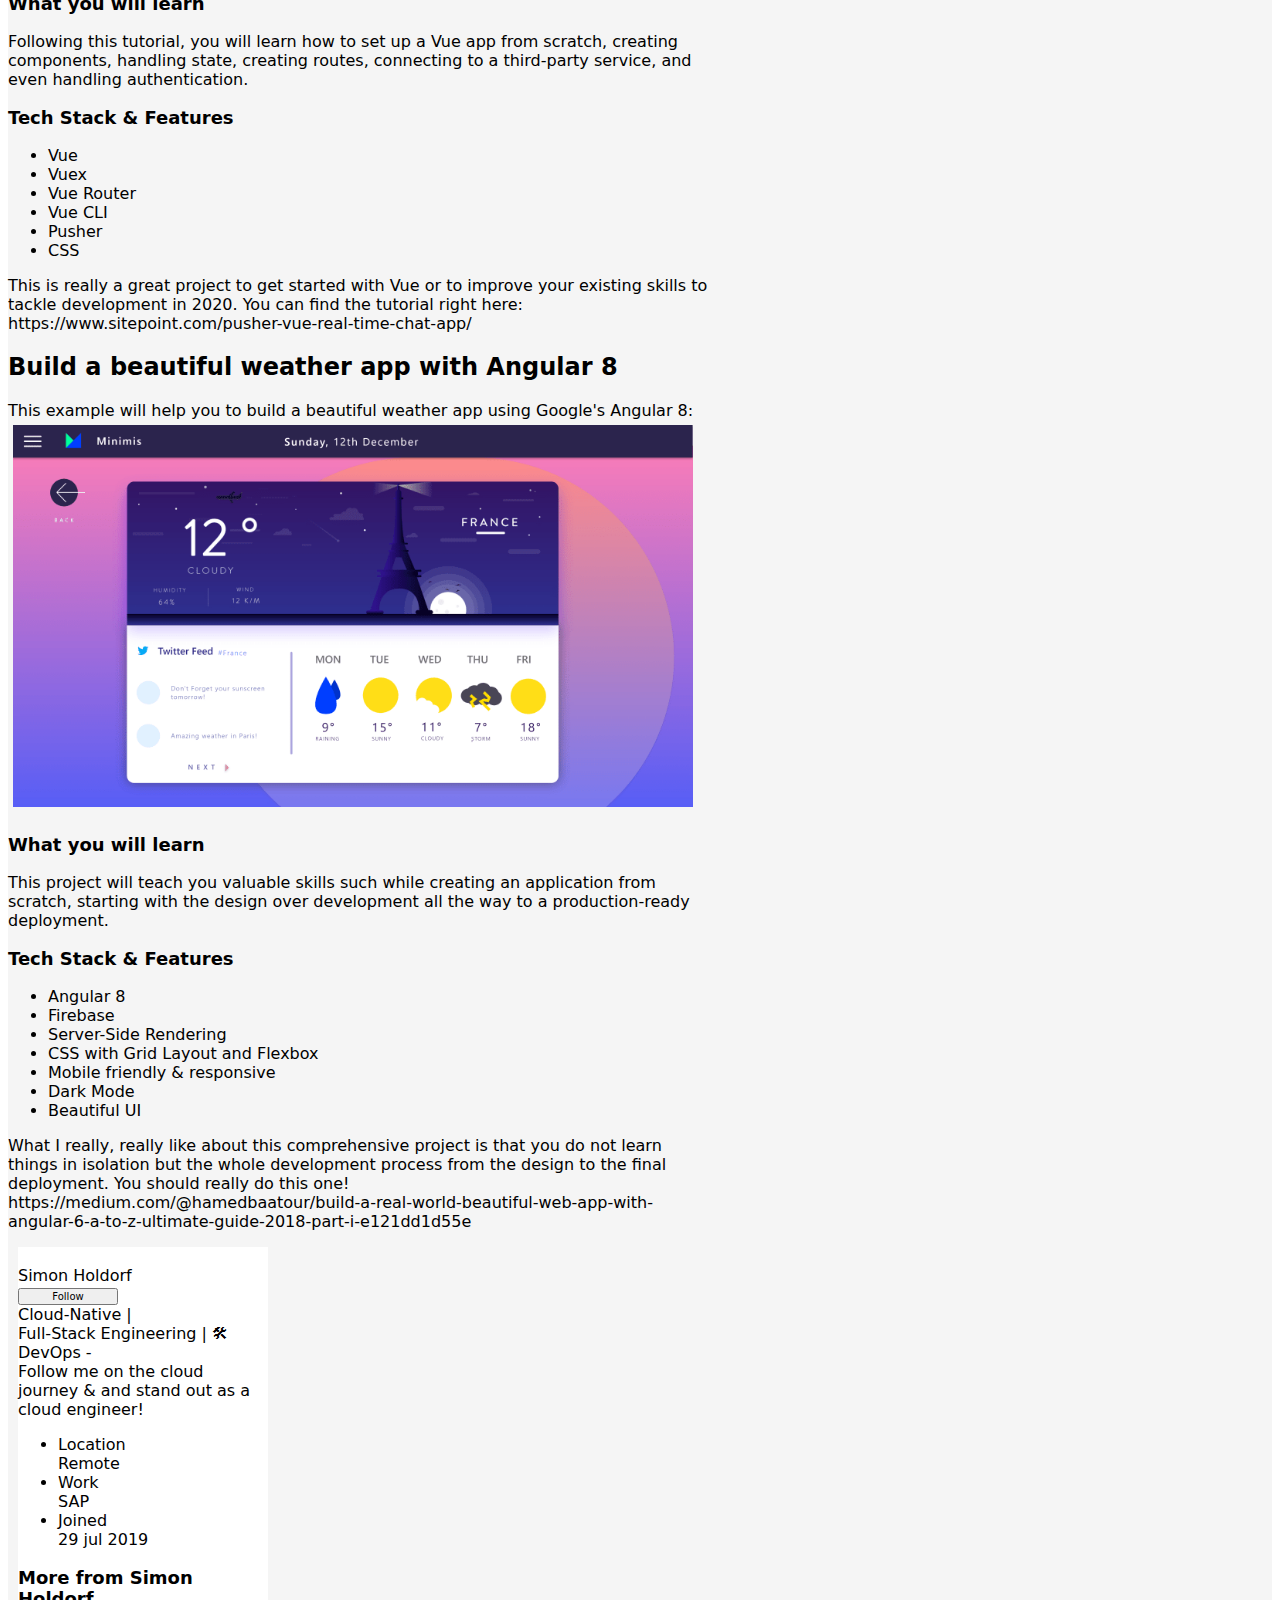
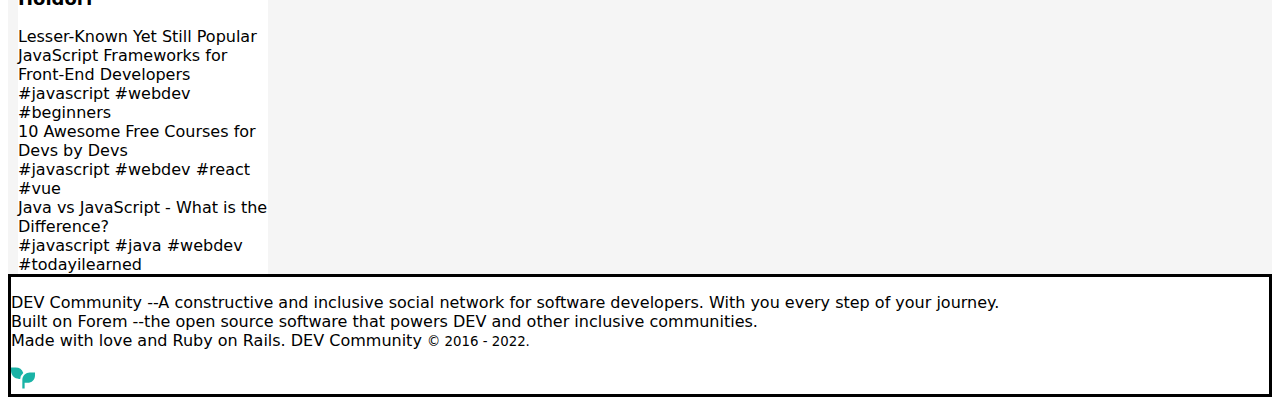
==== commit 5af531ab: "fixed background" ====
--- a/pages/postCard.html
+++ b/pages/postCard.html
@@ -128,20 +128,18 @@
                     </article>
                 </div>
             </div>
-
-            <a class="navbar-brand navbar__ctn--img" href="../index.html"><img src="../assets/svg/svg-export/Dev.png" alt="" /></a>
+            <a class="navbar-brand navbar__ctn--img" href="../index.html"><img src="../assets/svg/svg-export/Dev.png"
+                    alt="" /></a>
             <a class="navbar-brand navbar__mobile--search" href="#"><img id="userLogo"
                     src="../assets/svg/svg-export/search.svg" align="right" /></a>
             <a class="navbar-brand navbar__mobile--bell" href="#"><img src="../assets/svg/svg-export/bell.svg"
                     alt="" /></a>
-            <a class="navbar-brand navbar__mobile--planta" href="#"><img src="../assets/svg/svg-export/planta.svg"
+            <a class="navbar-brand navbar__mobile--Octocat" href="#"><img src="../assets/svg/svg-export/Octocat.png"
                     alt="" /></a>
-
             <div class="container collapse navbar-collapse navbar__ctn--input">
-                <input name="usr" id="usr" type="text" class="form-control" placeholder="Matrícula" />
+                <input name="usr" id="usr" type="text" class="form-control" placeholder="Search" />
                 <img id="userLogo" src="../assets/svg/svg-export/search.svg" align="right" />
             </div>
-
             <div class="collapse navbar-collapse navbar__ctn--listCTN" id="navbarNav">
                 <div class="container">
                     <section class="row">
@@ -154,7 +152,7 @@
                             <a href="#"><img src="../assets/svg/svg-export/bell.svg" alt="" /></a>
                         </article>
                         <article class="col-5 ctn--listCTN-profile">
-                            <a href="#"><img src="../assets/svg/svg-export/planta.svg" alt="" /></a>
+                            <a href="#"><img src="../assets/svg/svg-export/Octocat.png" alt="" /></a>
                         </article>
                     </section>
                 </div>
@@ -165,11 +163,11 @@
 
 
     <!-- comienza el contenedor  -->
-    <main class="container">
+    <main class="container main">
         <article class="row">
-            <!-- aside left  -->
-            <aside style="border:solid ;" class="col-1">
-                <div class="aside__div">
+            <!--  comienza aside left  -->
+            <aside class="col-2 aside1">
+                <div class="aside__div--left">
                     <div class="aside__div--content">
                         <div>
                             <span><svg xmlns="http://www.w3.org/2000/svg" width="24" height="24" viewBox="0 0 24 24"
@@ -178,7 +176,7 @@
                                         d="M21.179 12.794l.013.014L12 22l-9.192-9.192.013-.014A6.5 6.5 0 0112 3.64a6.5 6.5 0 019.179 9.154zM4.575 5.383a4.5 4.5 0 000 6.364L12 19.172l7.425-7.425a4.5 4.5 0 10-6.364-6.364L8.818 9.626 7.404 8.21l3.162-3.162a4.5 4.5 0 00-5.99.334l-.001.001z">
                                     </path>
                                 </svg></span>
-                            <p>363399</p>
+                            <p>3</p>
                         </div>
                         <div>
                             <span>
@@ -220,320 +218,282 @@
                     </div>
                 </div>
             </aside>
-            <!-- main container  -->
-            <div style="border:solid ;" class="col-9 main">
-                <article class="main__article">
-                    <div class="main__article--content">
-                        <div class="crayons-article__main">
-                            <div class="crayons-article__body text-styles spec__body" data-article-id="185402"
-                                id="article-body">
-                                <h1>
-                                    <a href="../index.html">Introduction</a>
-
-                                </h1>
-
-                                <p>Whatever you do, it's always beneficial to have the right tools at your disposal.
-                                    I love working
-                                    remotely and am a big advocate of doing remote software development. Therefore,
-                                    I always strive to
-                                    have the best equipment available to be as productive as possible. Writing posts
-                                    like this
-                                    constantly takes a lot of time. Luckily <a href="https://ivanky.com/">iVanky</a>
-                                    helped me out and
-                                    sponsored this post so that I can concentrate on writing. I recently had the
-                                    chance to test out one
-                                    of their hottest products, a <a
-                                        href="https://ivanky.com/product/dual-usbc-docking-station">dual
-                                        USB-C Docking Station</a> that allows me to connect both my wide-screen
-                                    monitors to my MacBook
-                                    with Dual 4K@60Hz display connectivity. It also supports up to 96W laptop
-                                    charging, which is
-                                    awesome. If you are in a situation like me and want to upgrade your equipment,
-                                    check out this and
-                                    their other products! And now comes the article:</p>
-
-                                <p>Whether you are new to programming or already an experienced developer. In this
-                                    industry, learning
-                                    new concepts and languages/frameworks is<br>
-                                    mandatory to keep up with the rapid changes. Take for example React -
-                                    open-sourced by Facebook just
-                                    a shy 4 years ago it already became the number one choice for JavaScript devs
-                                    around the globe. But
-                                    also Vue and Angular, of course, have their legitimate follower-base. And then
-                                    there is Svelte, and
-                                    universal frameworks like Next.js or Nuxt.js, and Gatsby, and Gridsome, and
-                                    Quasar, and and and. If
-                                    you want to shine as an expert JavaScript developer you should at least have
-                                    some experience in
-                                    different frameworks and libraries - besides doing your homework with good, old
-                                    JS.</p>
-
-                                <p>To help you become Frontend Masters, I have collected 9 different projects, each
-                                    with a distinct
-                                    topic and a different JavaScript framework or library as a tech stack that you
-                                    can build and add to
-                                    your portfolio. Remember, nothing helps you more than actually building stuff so
-                                    go ahead, sharpen
-                                    your mind and make this happen!</p>
-
-                                <h2>
-                                    <a name="build-a-movie-search-app-using-react-with-hooks"
-                                        href="#build-a-movie-search-app-using-react-with-hooks">
-                                    </a>
-                                    Build a movie search app using React (with hooks)
-                                </h2>
-
-                                <p>The first thing you could start with is building a movie search app using React.
-                                    Below is an image of
-                                    how the final app will look like:<br>
-                                    <a href="https://res.cloudinary.com/practicaldev/image/fetch/s--INXm52ys--/c_limit%2Cf_auto%2Cfl_progressive%2Cq_auto%2Cw_880/https://cdn-media-1.freecodecamp.org/images/kbYsxsxb2D7mBhdlEmUrpMhRmOcQoR79vtT1"
-                                        class="article-body-image-wrapper"><img
-                                            src="https://res.cloudinary.com/practicaldev/image/fetch/s--INXm52ys--/c_limit%2Cf_auto%2Cfl_progressive%2Cq_auto%2Cw_880/https://cdn-media-1.freecodecamp.org/images/kbYsxsxb2D7mBhdlEmUrpMhRmOcQoR79vtT1"
-                                            alt="Example project React" loading="lazy"></a>
-                                </p>
-
-                                <h3>
-                                    <a name="what-you-will-learn" href="#what-you-will-learn">
-                                    </a>
-                                    What you will learn
-                                </h3>
-
-                                <p>Building this application you will improve your React Skills using the relatively
-                                    new Hooks API. The
-                                    example projects make use of React components, many hooks, an external API, and
-                                    of course some
-                                    styling via CSS.</p>
-
-                                <h3>
-                                    <a name="tech-stack-amp-features" href="#tech-stack-amp-features">
-                                    </a>
-                                    Tech Stack &amp; Features
-                                </h3>
-
-                                <ul>
-                                    <li>React with Hooks</li>
-                                    <li>create-react-app</li>
-                                    <li>JSX</li>
-                                    <li>CSS</li>
-                                </ul>
-
-                                <p>Using no classes this project gives you a perfect entry point into functional
-                                    react and will
-                                    definitely help you in 2020. You can find the example project here: <a
-                                        href="https://www.freecodecamp.org/news/how-to-build-a-movie-search-app-using-react-hooks-24eb72ddfaf7/">https://www.freecodecamp.org/news/how-to-build-a-movie-search-app-using-react-hooks-24eb72ddfaf7/</a><br>
-                                    Follow along with the tutorial or give it your own flavor!</p>
-
-                                <h2>
-                                    <a name="build-a-chat-app-with-vue" href="#build-a-chat-app-with-vue">
-                                    </a>
-                                    Build a chat app with Vue
-                                </h2>
-
-                                <p>Another great project for you is to build a chat app using my favorite JavaScript
-                                    library VueJS. The
-                                    app will look something like this:<br>
-                                    <a href="https://res.cloudinary.com/practicaldev/image/fetch/s--3aeOOFQq--/c_limit%2Cf_auto%2Cfl_progressive%2Cq_auto%2Cw_880/https://dab1nmslvvntp.cloudfront.net/wp-content/uploads/2018/12/154507977914-chatdashboard.png"
-                                        class="article-body-image-wrapper"><img
-                                            src="https://res.cloudinary.com/practicaldev/image/fetch/s--3aeOOFQq--/c_limit%2Cf_auto%2Cfl_progressive%2Cq_auto%2Cw_880/https://dab1nmslvvntp.cloudfront.net/wp-content/uploads/2018/12/154507977914-chatdashboard.png"
-                                            alt="Example project Vue" loading="lazy"></a>
-                                </p>
-
-                                <h3>
-                                    <a name="what-you-will-learn" href="#what-you-will-learn">
-                                    </a>
-                                    What you will learn
-                                </h3>
-
-                                <p>Following this tutorial, you will learn how to set up a Vue app from scratch,
-                                    creating components,
-                                    handling state, creating routes, connecting to a third-party service, and even
-                                    handling
-                                    authentication.</p>
-
-                                <h3>
-                                    <a name="tech-stack-amp-features" href="#tech-stack-amp-features">
-                                    </a>
-                                    Tech Stack &amp; Features
-                                </h3>
-
-                                <ul>
-                                    <li>Vue</li>
-                                    <li>Vuex</li>
-                                    <li>Vue Router</li>
-                                    <li>Vue CLI</li>
-                                    <li>Pusher</li>
-                                    <li>CSS</li>
-                                </ul>
-
-                                <p>This is really a great project to get started with Vue or to improve your
-                                    existing skills to tackle
-                                    development in 2020. You can find the tutorial right here: <a
-                                        href="https://www.sitepoint.com/pusher-vue-real-time-chat-app/">https://www.sitepoint.com/pusher-vue-real-time-chat-app/</a>
-                                </p>
-
-                                <h2>
-                                    <a name="build-a-beautiful-weather-app-with-angular-8"
-                                        href="#build-a-beautiful-weather-app-with-angular-8">
-                                    </a>
-                                    Build a beautiful weather app with Angular 8
-                                </h2>
-
-                                <p>This example will help you to build a beautiful weather app using Google's
-                                    Angular 8:<br>
-                                    <a href="https://res.cloudinary.com/practicaldev/image/fetch/s--wvB7F1QQ--/c_limit%2Cf_auto%2Cfl_progressive%2Cq_auto%2Cw_880/https://miro.medium.com/max/3840/1%2Ay3c9ggOkOzdAr8JC7TUrEQ%402x.png"
-                                        class="article-body-image-wrapper"><img
-                                            src="https://res.cloudinary.com/practicaldev/image/fetch/s--wvB7F1QQ--/c_limit%2Cf_auto%2Cfl_progressive%2Cq_auto%2Cw_880/https://miro.medium.com/max/3840/1%2Ay3c9ggOkOzdAr8JC7TUrEQ%402x.png"
-                                            alt="Example project Angular" loading="lazy"></a>
-                                </p>
-
-                                <h3>
-                                    <a name="what-you-will-learn" href="#what-you-will-learn">
-                                    </a>
-                                    What you will learn
-                                </h3>
-
-                                <p>This project will teach you valuable skills such while creating an application
-                                    from scratch, starting
-                                    with the design over development all the way to a production-ready deployment.
-                                </p>
-
-                                <h3>
-                                    <a name="tech-stack-amp-features" href="#tech-stack-amp-features">
-                                    </a>
-                                    Tech Stack &amp; Features
-                                </h3>
-
-                                <ul>
-                                    <li>Angular 8</li>
-                                    <li>Firebase</li>
-                                    <li>Server-Side Rendering</li>
-                                    <li>CSS with Grid Layout and Flexbox</li>
-                                    <li>Mobile friendly &amp; responsive</li>
-                                    <li>Dark Mode</li>
-                                    <li>Beautiful UI</li>
-                                </ul>
-
-                                <p>What I really, really like about this comprehensive project is that you do not
-                                    learn things in
-                                    isolation but the whole development process from the design to the final
-                                    deployment. You should
-                                    really do this one!<br>
-                                    <a
-                                        href="https://medium.com/@hamedbaatour/build-a-real-world-beautiful-web-app-with-angular-6-a-to-z-ultimate-guide-2018-part-i-e121dd1d55e">https://medium.com/@hamedbaatour/build-a-real-world-beautiful-web-app-with-angular-6-a-to-z-ultimate-guide-2018-part-i-e121dd1d55e</a>
-                                </p>
-                            </div>
+            <!-- termina aside left  -->
+            <!-- comienza main container  -->
+            <div class="col-9 card main__ctn">
+                <h1>
+                    <a href="../index.html">Introduction</a>
+                </h1>
+                <p>Whatever you do, it's always beneficial to have the right tools at your disposal.
+                    I love working
+                    remotely and am a big advocate of doing remote software development. Therefore,
+                    I always strive to
+                    have the best equipment available to be as productive as possible. Writing posts
+                    like this
+                    constantly takes a lot of time. Luckily <a href="https://ivanky.com/">iVanky</a> <br>
+                    <img class="main__img" src="../images/fondorosa.jpeg" alt=""> <br>
+                    helped me out and
+                    sponsored this post so that I can concentrate on writing. I recently had the
+                    chance to test out one
+                    of their hottest products, a <a href="https://ivanky.com/product/dual-usbc-docking-station">
+                        dual
+                        USB-C Docking Station</a>that allows me to connect both my wide-screen
+                    monitors to my MacBook
+                    with Dual 4K@60Hz display connectivity. It also supports up to 96W laptop
+                    charging, which is
+                    awesome. If you are in a situation like me and want to upgrade your equipment,
+                    check out this and
+                    their other products! And now comes the article:
+                </p>
+                <img class="main__img" src="../images/code.png" alt="">
+                <p>Whether you are new to programming or already an experienced developer. In this
+                    industry, learning
+                    new concepts and languages/frameworks is<br>
+                    mandatory to keep up with the rapid changes. Take for example React -
+                    open-sourced by Facebook just
+                    a shy 4 years ago it already became the number one choice for JavaScript devs
+                    around the globe. But
+                    also Vue and Angular, of course, have their legitimate follower-base. And then
+                    there is Svelte, and
+                    universal frameworks like Next.js or Nuxt.js, and Gatsby, and Gridsome, and
+                    Quasar, and and and. If
+                    you want to shine as an expert JavaScript developer you should at least have
+                    some experience in
+                    different frameworks and libraries - besides doing your homework with good, old
+                    JS.</p>
+                <img class="main__img" src="../images/mario-world.gif" alt="">
+                <p>To help you become Frontend Masters, I have collected 9 different projects, each
+                    with a distinct
+                    topic and a different JavaScript framework or library as a tech stack that you
+                    can build and add to
+                    your portfolio. Remember, nothing helps you more than actually building stuff so
+                    go ahead, sharpen
+                    your mind and make this happen!</p>
+                <img class="main__img" src="../images/tetrisgif.gif" alt="">
+                <h2>
+                    <a name="build-a-movie-search-app-using-react-with-hooks"
+                        href="#build-a-movie-search-app-using-react-with-hooks">
+                    </a>
+                    Build a movie search app using React (with hooks)
+                </h2>
+                <p>The first thing you could start with is building a movie search app using React.
+                    Below is an image of
+                    how the final app will look like:<br>
+                </p>
+                <h3>
+                    <a name="what-you-will-learn" href="#what-you-will-learn">
+                    </a>
+                    What you will learn
+                </h3>
+                <p>Building this application you will improve your React Skills using the relatively
+                    new Hooks API. The
+                    example projects make use of React components, many hooks, an external API, and
+                    of course some
+                    styling via CSS.</p>
+                <h3>
+                    <a name="tech-stack-amp-features" href="#tech-stack-amp-features">
+                    </a>
+                    Tech Stack &amp; Features
+                </h3>
+                <img class="main__img" src="../images/applegif.gif" alt="">
+                <ul>
+                    <li>React with Hooks</li>
+                    <li>create-react-app</li>
+                    <li>JSX</li>
+                    <li>CSS</li>
+                </ul>
+                <p>Using no classes this project gives you a perfect entry point into functional
+                    react and will
+                    definitely help you in 2020. You can find the example project here: <a
+                        href="https://www.freecodecamp.org/news/how-to-build-a-movie-search-app-using-react-hooks-24eb72ddfaf7/">https://www.freecodecamp.org/news/how-to-build-a-movie-search-app-using-react-hooks-24eb72ddfaf7/</a><br>
+                    Follow along with the tutorial or give it your own flavor!</p>
+                <h2>
+                    <a name="build-a-chat-app-with-vue" href="#build-a-chat-app-with-vue">
+                    </a>
+                    Build a chat app with Vue
+                </h2>
+                <p>Another great project for you is to build a chat app using my favorite JavaScript
+                    library VueJS. The
+                    app will look something like this:<br>
+                    <img class="main__img" src="../images/black.png" alt="">
+                </p>
+                <h3>
+                    <a name="what-you-will-learn" href="#what-you-will-learn">
+                    </a>
+                    What you will learn
+                </h3>
+                <p>Following this tutorial, you will learn how to set up a Vue app from scratch,
+                    creating components,
+                    handling state, creating routes, connecting to a third-party service, and even
+                    handling
+                    authentication.</p>
+                <h3>
+                    <a name="tech-stack-amp-features" href="#tech-stack-amp-features">
+                    </a>
+                    Tech Stack &amp; Features
+                </h3>
+
+                <ul>
+                    <li>Vue</li>
+                    <li>Vuex</li>
+                    <li>Vue Router</li>
+                    <li>Vue CLI</li>
+                    <li>Pusher</li>
+                    <li>CSS</li>
+                </ul>
+                <p>This is really a great project to get started with Vue or to improve your
+                    existing skills to tackle
+                    development in 2020. You can find the tutorial right here: <a
+                        href="https://www.sitepoint.com/pusher-vue-real-time-chat-app/">https://www.sitepoint.com/pusher-vue-real-time-chat-app/</a>
+                </p>
+                <h2>
+                    <a name="build-a-beautiful-weather-app-with-angular-8"
+                        href="#build-a-beautiful-weather-app-with-angular-8">
+                    </a>
+                    Build a beautiful weather app with Angular 8
+                </h2>
+                <p>This example will help you to build a beautiful weather app using Google's
+                    Angular 8:<br>
+                    <img class="main__img" src="../images/new.png" alt="">
+                <h3>
+                    <a name="what-you-will-learn" href="#what-you-will-learn">
+                    </a>
+                    What you will learn
+                </h3>
+
+                <p>This project will teach you valuable skills such while creating an application
+                    from scratch, starting
+                    with the design over development all the way to a production-ready deployment.
+                </p>
+
+                <h3>
+                    <a name="tech-stack-amp-features" href="#tech-stack-amp-features">
+                    </a>
+                    Tech Stack &amp; Features
+                </h3>
+
+                <ul>
+                    <li>Angular 8</li>
+                    <li>Firebase</li>
+                    <li>Server-Side Rendering</li>
+                    <li>CSS with Grid Layout and Flexbox</li>
+                    <li>Mobile friendly &amp; responsive</li>
+                    <li>Dark Mode</li>
+                    <li>Beautiful UI</li>
+                </ul>
+                <p>What I really, really like about this comprehensive project is that you do not
+                    learn things in
+                    isolation but the whole development process from the design to the final
+                    deployment. You should
+                    really do this one!<br>
+                    <a
+                        href="https://medium.com/@hamedbaatour/build-a-real-world-beautiful-web-app-with-angular-6-a-to-z-ultimate-guide-2018-part-i-e121dd1d55e">https://medium.com/@hamedbaatour/build-a-real-world-beautiful-web-app-with-angular-6-a-to-z-ultimate-guide-2018-part-i-e121dd1d55e</a>
+                </p>
+        </div>
+        <!-- termina main container  -->
+        <!-- comienza aside right  -->
+        <aside class="col-2 aside2 card ">
+            <div class="crayons-layout__sidebar-right" aria-label="Author details">
+                <div class="crayons-article-sticky grid gap-4 break-word" id="article-show-primary-sticky-nav">
+                    <div>
+                        <div class="-mt-4">
+                            <a href="/simonholdorf" class="flex">
+                                <span class="crayons-avatar crayons-avatar--xl  mr-2 shrink-0">
+                                    <img src="https://res.cloudinary.com/practicaldev/image/fetch/s--lLxl9wZX--/c_fill,f_auto,fl_progressive,h_90,q_auto,w_90/https://dev-to-uploads.s3.amazonaws.com/uploads/user/profile_image/203467/61060b32-0fe3-443c-99e4-a6333e0e5d4e.jpeg"
+                                        class="crayons-avatar__image" alt="" loading="lazy">
+                                </span>
+                                <br>
+                                <span class="crayons-link crayons-subtitle-2 mt-5">Simon Holdorf</span>
+                            </a>
+                        </div>
+
+                        <div class="print-hidden">
+                            <button type="button" class="btn btn-primary btn-primary--aside2">Follow</button>
+                        </div>
+                        <div class="color-base-70">
+                            Cloud-Native |<br>
+                            Full-Stack Engineering | 🛠 DevOps - <br>
+                            Follow me on the cloud journey &amp;
+                            and stand out as a cloud engineer!
+                        </div>
+                        <div class="user-metadata-details">
+                            <ul class="user-metadata-details-inner">
+                                <li>
+                                    <div class="key">
+                                        Location
+                                    </div>
+                                    <div class="value">
+                                        Remote
+                                    </div>
+                                </li>
+                                <li>
+                                    <div class="key">
+                                        Work
+                                    </div>
+                                    <div class="value">
+                                        SAP
+                                    </div>
+                                </li>
+                                <li>
+                                    <div class="key">
+                                        Joined
+                                    </div>
+                                    <div class="value">
+                                        <time datetime="2019-07-29T17:46:49Z" class="date">29 jul 2019</time>
+                                    </div>
+                                </li>
+                            </ul>
                         </div>
                     </div>
-                </article>
-            </div>
-            <!-- aside right  -->
-            <aside style="border:solid ;" class="col-2">
-                <div class="crayons-layout__sidebar-right" aria-label="Author details">
-                    <div class="crayons-article-sticky grid gap-4 break-word" id="article-show-primary-sticky-nav">
-                        <div class="crayons-card crayons-card--secondary branded-7 p-4 pt-0 gap-4 grid"
-                            style="border-top-color: #414051;">
-                            <div class="-mt-4">
-                                <a href="/simonholdorf" class="flex">
-                                    <span class="crayons-avatar crayons-avatar--xl  mr-2 shrink-0">
-                                        <img src="https://res.cloudinary.com/practicaldev/image/fetch/s--lLxl9wZX--/c_fill,f_auto,fl_progressive,h_90,q_auto,w_90/https://dev-to-uploads.s3.amazonaws.com/uploads/user/profile_image/203467/61060b32-0fe3-443c-99e4-a6333e0e5d4e.jpeg"
-                                            class="crayons-avatar__image" alt="" loading="lazy">
-                                    </span>
-                                    <span class="crayons-link crayons-subtitle-2 mt-5">Simon Holdorf</span>
-                                </a>
-                            </div>
-
-                            <div class="print-hidden">
-                                <button name="button" type="button"
-                                    data-info="{&quot;className&quot;:&quot;User&quot;,&quot;style&quot;:&quot;&quot;,&quot;id&quot;:203467,&quot;name&quot;:&quot;Simon Holdorf&quot;}"
-                                    class="crayons-btn follow-action-button whitespace-nowrap w-100 follow-user showing"
-                                    aria-label="Follow user: Simon Holdorf" aria-pressed="false" data-fetched="fetched"
-                                    data-verb="unfollow">Follow</button>
-                            </div>
-                            <div class="color-base-70">
-                                Cloud-Native | Full-Stack Engineering | 🛠 DevOps - Follow me on the cloud journey &amp;
-                                and stand out as a cloud engineer!
-                            </div>
-
-                            <div class="user-metadata-details">
-                                <ul class="user-metadata-details-inner">
-                                    <li>
-                                        <div class="key">
-                                            Location
-                                        </div>
-                                        <div class="value">
-                                            Remote
-                                        </div>
-                                    </li>
-                                    <li>
-                                        <div class="key">
-                                            Work
-                                        </div>
-                                        <div class="value">
-                                            SAP
-                                        </div>
-                                    </li>
-                                    <li>
-                                        <div class="key">
-                                            Joined
-                                        </div>
-                                        <div class="value">
-                                            <time datetime="2019-07-29T17:46:49Z" class="date">29 jul 2019</time>
-                                        </div>
-                                    </li>
-                                </ul>
-                            </div>
-
-                        </div>
-
-                        <div class="crayons-card crayons-card--secondary">
-                            <header class="crayons-card__header">
-                                <h3 class="crayons-subtitle-2">
-                                    More from <a href="/simonholdorf">Simon Holdorf</a>
-                                </h3>
-                            </header>
-                            <div>
-                                <a class="crayons-link crayons-link--contentful"
-                                    href="/simonholdorf/lesser-known-yet-still-popular-javascript-frameworks-for-front-end-developers-1c53">
-                                    Lesser-Known Yet Still Popular JavaScript Frameworks for Front-End Developers
-                                    <div class="crayons-link__secondary -ml-1">
-                                        <span class="mr-1"><span class="opacity-50">#</span>javascript</span>
-                                        <span class="mr-1"><span class="opacity-50">#</span>webdev</span>
-                                        <span class="mr-1"><span class="opacity-50">#</span>beginners</span>
-                                    </div>
-                                </a>
-                                <a class="crayons-link crayons-link--contentful"
-                                    href="/simonholdorf/10-awesome-free-courses-for-devs-by-devs-15ci">
-                                    10 Awesome Free Courses for Devs by Devs
-                                    <div class="crayons-link__secondary -ml-1">
-                                        <span class="mr-1"><span class="opacity-50">#</span>javascript</span>
-                                        <span class="mr-1"><span class="opacity-50">#</span>webdev</span>
-                                        <span class="mr-1"><span class="opacity-50">#</span>react</span>
-                                        <span class="mr-1"><span class="opacity-50">#</span>vue</span>
-                                    </div>
-                                </a>
-                                <a class="crayons-link crayons-link--contentful"
-                                    href="/simonholdorf/java-vs-javascript-what-is-the-difference-19eg">
-                                    Java vs JavaScript - What is the Difference?
-                                    <div class="crayons-link__secondary -ml-1">
-                                        <span class="mr-1"><span class="opacity-50">#</span>javascript</span>
-                                        <span class="mr-1"><span class="opacity-50">#</span>java</span>
-                                        <span class="mr-1"><span class="opacity-50">#</span>webdev</span>
-                                        <span class="mr-1"><span class="opacity-50">#</span>todayilearned</span>
-                                    </div>
-                                </a>
-                            </div>
+                    <div class="crayons-card crayons-card--secondary">
+                        <header class="crayons-card__header">
+                            <h3 class="crayons-subtitle-2">
+                                More from <a href="/simonholdorf">Simon Holdorf</a>
+                            </h3>
+                        </header>
+                        <div>
+                            <a class="crayons-link crayons-link--contentful"
+                                href="/simonholdorf/lesser-known-yet-still-popular-javascript-frameworks-for-front-end-developers-1c53">
+                                Lesser-Known Yet Still Popular JavaScript Frameworks for Front-End Developers
+                                <div class="crayons-link__secondary -ml-1">
+                                    <span class="mr-1"><span class="opacity-50">#</span>javascript</span>
+                                    <span class="mr-1"><span class="opacity-50">#</span>webdev</span>
+                                    <span class="mr-1"><span class="opacity-50">#</span>beginners</span>
+                                </div>
+                            </a>
+                            <a class="crayons-link crayons-link--contentful"
+                                href="/simonholdorf/10-awesome-free-courses-for-devs-by-devs-15ci">
+                                10 Awesome Free Courses for Devs by Devs
+                                <div class="crayons-link__secondary -ml-1">
+                                    <span class="mr-1"><span class="opacity-50">#</span>javascript</span>
+                                    <span class="mr-1"><span class="opacity-50">#</span>webdev</span>
+                                    <span class="mr-1"><span class="opacity-50">#</span>react</span>
+                                    <span class="mr-1"><span class="opacity-50">#</span>vue</span>
+                                </div>
+                            </a>
+                            <a class="crayons-link crayons-link--contentful"
+                                href="/simonholdorf/java-vs-javascript-what-is-the-difference-19eg">
+                                Java vs JavaScript - What is the Difference?
+                                <div class="crayons-link__secondary -ml-1">
+                                    <span class="mr-1"><span class="opacity-50">#</span>javascript</span>
+                                    <span class="mr-1"><span class="opacity-50">#</span>java</span>
+                                    <span class="mr-1"><span class="opacity-50">#</span>webdev</span>
+                                    <span class="mr-1"><span class="opacity-50">#</span>todayilearned</span>
+                                </div>
+                            </a>
                         </div>
                     </div>
                 </div>
-            </aside>
+            </div>
+        </aside>
+        <!-- termina aside right  -->
         </article>
     </main>
-
     <!-- Start of Footer-->
     <footer style="border:solid ;" class="container-fluid">
         <div class="row">
             <article class="col-6">
-                <p class="container_footer">
+                <p>
                     <a href="#">DEV Community</a> --A constructive and inclusive social network for
                     software developers. With you every step of your journey. <br>
                     Built on <a href="#">Forem</a> --the <a href="#">open source</a>
--- a/css/style.css
+++ b/css/style.css
@@ -44,6 +44,11 @@
 .ctn--listCTN-profile {
   text-align: left;
 }
+.ctn--listCTN-profile img {
+  border-radius: 50%;
+  width: 40px;
+  height: 40px;
+}
 
 .mobile-menu {
   display: none;
@@ -57,10 +62,19 @@
   display: none;
 }
 
-.navbar__mobile--planta {
+.navbar__mobile--Octocat {
   display: none;
 }
 
+@media (max-width: 1024px) {
+  .ctn--listCTN-button {
+    margin-left: -15%;
+  }
+  .ctn--listCTN-bell {
+    text-align: right;
+    margin-left: 15%;
+  }
+}
 @media (max-width: 768px) {
   .navbar__mobile--search {
     margin-left: 40%;
@@ -77,12 +91,13 @@
     height: 20px;
     width: 20px;
   }
-  .navbar__mobile--planta {
-    display: inline;
-  }
-  .navbar__mobile--planta img {
+  .navbar__mobile--Octocat {
+    display: inline;
+  }
+  .navbar__mobile--Octocat img {
     height: 20px;
     width: 20px;
+    border-radius: 50%;
   }
 }
 @media (max-width: 480px) {
@@ -130,12 +145,13 @@
     height: 20px;
     width: 20px;
   }
-  .navbar__mobile--planta {
-    display: inline;
-  }
-  .navbar__mobile--planta img {
+  .navbar__mobile--Octocat {
+    display: inline;
+  }
+  .navbar__mobile--Octocat img {
     height: 20px;
     width: 20px;
+    border-radius: 50%;
   }
 }
 @media (max-width: 320px) {
@@ -146,8 +162,11 @@
   .navbar__mobile--bell {
     display: inline;
   }
-  .navbar__mobile--planta {
-    display: inline;
+  .navbar__mobile--Octocat {
+    display: inline;
+  }
+  .navbar__mobile--Octocat img {
+    border-radius: 50%;
   }
 }
 /* navbar */
@@ -159,7 +178,6 @@
 .aside__left {
   padding: 0;
   max-width: 35%;
-  border: solid;
 }
 
 .left--top {
@@ -412,28 +430,20 @@
   color: #000ff0;
 }
 
-* {
-  box-sizing: border-box;
-  padding: 14px;
-  margin: auto;
-}
-
-.container_footer {
-  text-align: center;
-  align-content: center;
-  size: 70%;
-  background-color: #e5e5e5;
-  font-size: 14px;
-  font-family: system-ui, -apple-system, BlinkMacSystemFont, "Segoe UI", Roboto, Oxygen, Ubuntu, Cantarell, "Open Sans", "Helvetica Neue", sans-serif;
-}
-
-.contenedor__footer--bold {
-  font-size: 15px;
-}
-
-.aside {
-  width: 300px;
-  font-size: 18px;
+.asideRight {
+  width: 200px;
+  font-size: 13px;
+}
+.asideRight a:link, .asideRight a:visited, .asideRight a:hover, .asideRight a:active {
+  color: #000000;
+  text-decoration: none;
+}
+.asideRight a:hover {
+  color: #000ff0;
+}
+
+.card {
+  border: none;
 }
 
 .aside__div--img {
@@ -443,7 +453,7 @@
 
 .aside__div--title {
   text-align: start;
-  font-size: 25px;
+  font-size: 20px;
 }
 
 .aside__content {
@@ -454,13 +464,116 @@
   width: auto;
 }
 
+h3 {
+  font-size: 18px;
+}
+
+.Create {
+  text-align: center;
+}
+
 @media (max-width: 1024px) {
-  .aside {
+  .asideRight {
     width: 200px;
+    padding: 10px;
   }
 }
 @media (max-width: 768px) {
-  .aside {
-    display: none;
+  .asideRight {
+    display: none;
+  }
+}
+* {
+  font-family: system-ui, -apple-system, BlinkMacSystemFont, "Segoe UI", Roboto, Oxygen, Ubuntu, Cantarell, "Open Sans", "Helvetica Neue", sans-serif;
+}
+
+.main {
+  background-color: rgb(245, 245, 245);
+}
+
+.aside1 {
+  background-color: white;
+  align-items: center;
+  width: 100px;
+}
+
+a:link, a:visited, a:active {
+  color: #000000;
+  text-decoration: none;
+}
+
+a:hover {
+  color: #000ff0;
+}
+
+.main__ctn {
+  margin-left: 5px;
+  background-color: rgb(245, 245, 245);
+  width: 700px;
+}
+
+.main__img {
+  width: 650px;
+  margin: 5px;
+}
+
+.aside2 {
+  background-color: white;
+  width: 145px;
+  margin-left: 5px;
+}
+
+@media (min-width: 319px) {
+  .aside1 {
+    display: none;
+  }
+  .aside2 {
+    display: none;
+  }
+  .main__ctn {
+    width: 315px;
+    margin: 0;
+  }
+  .main__img {
+    width: 290px;
+  }
+}
+@media (min-width: 768px) {
+  .aside1 {
+    display: none;
+  }
+  .aside2 {
+    display: none;
+  }
+  .main__ctn {
+    width: 700px;
+    margin: 0;
+  }
+  .main__img {
+    width: 650px;
+  }
+}
+@media (min-width: 1024px) {
+  .aside1 {
+    display: block;
+  }
+  .aside2 {
+    margin-left: 10px;
+    display: block;
+    text-align: start;
+    color: black;
+    text-decoration: none;
+    width: 250px;
+  }
+  .main__ctn {
+    width: 700px;
+    margin: 0;
+  }
+  .main__img {
+    width: 680px;
+  }
+  .btn-primary--aside2 {
+    width: 100px;
+    text-align: center;
   }
 }/*# sourceMappingURL=style.css.map */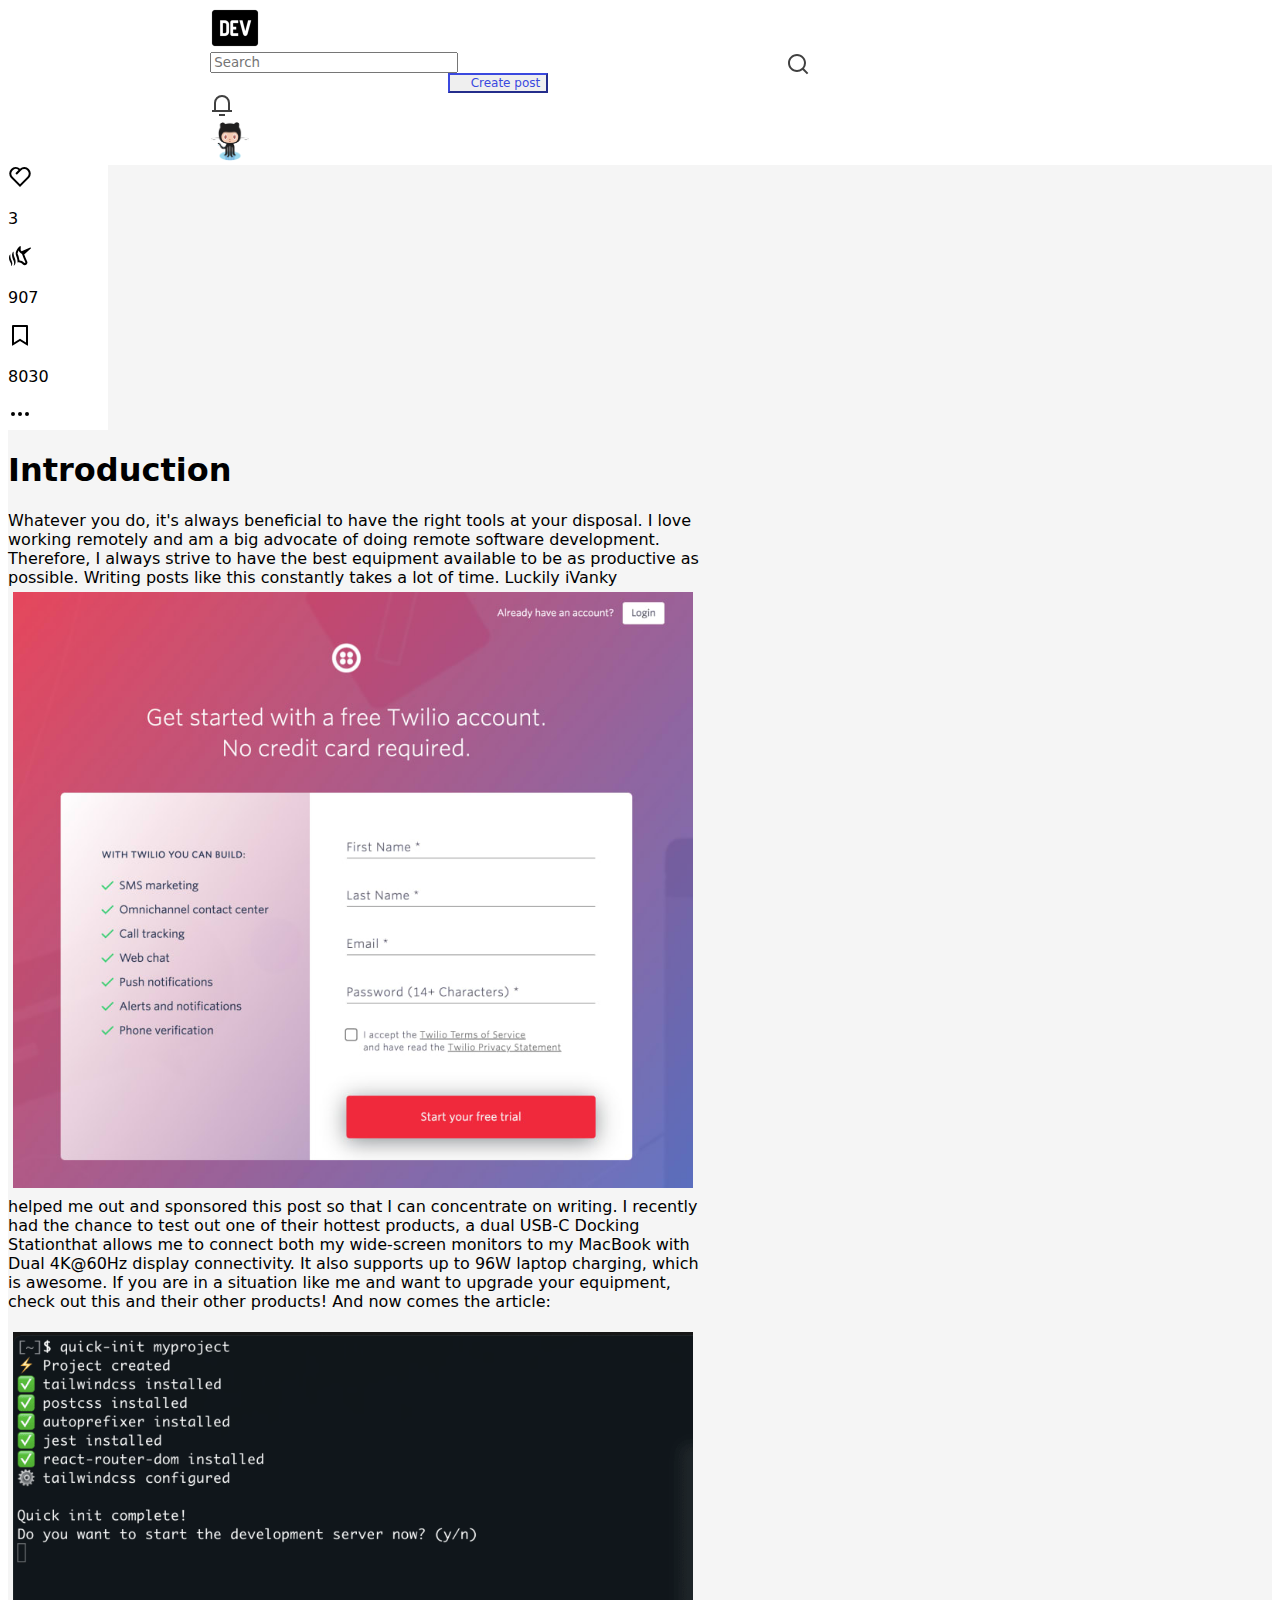
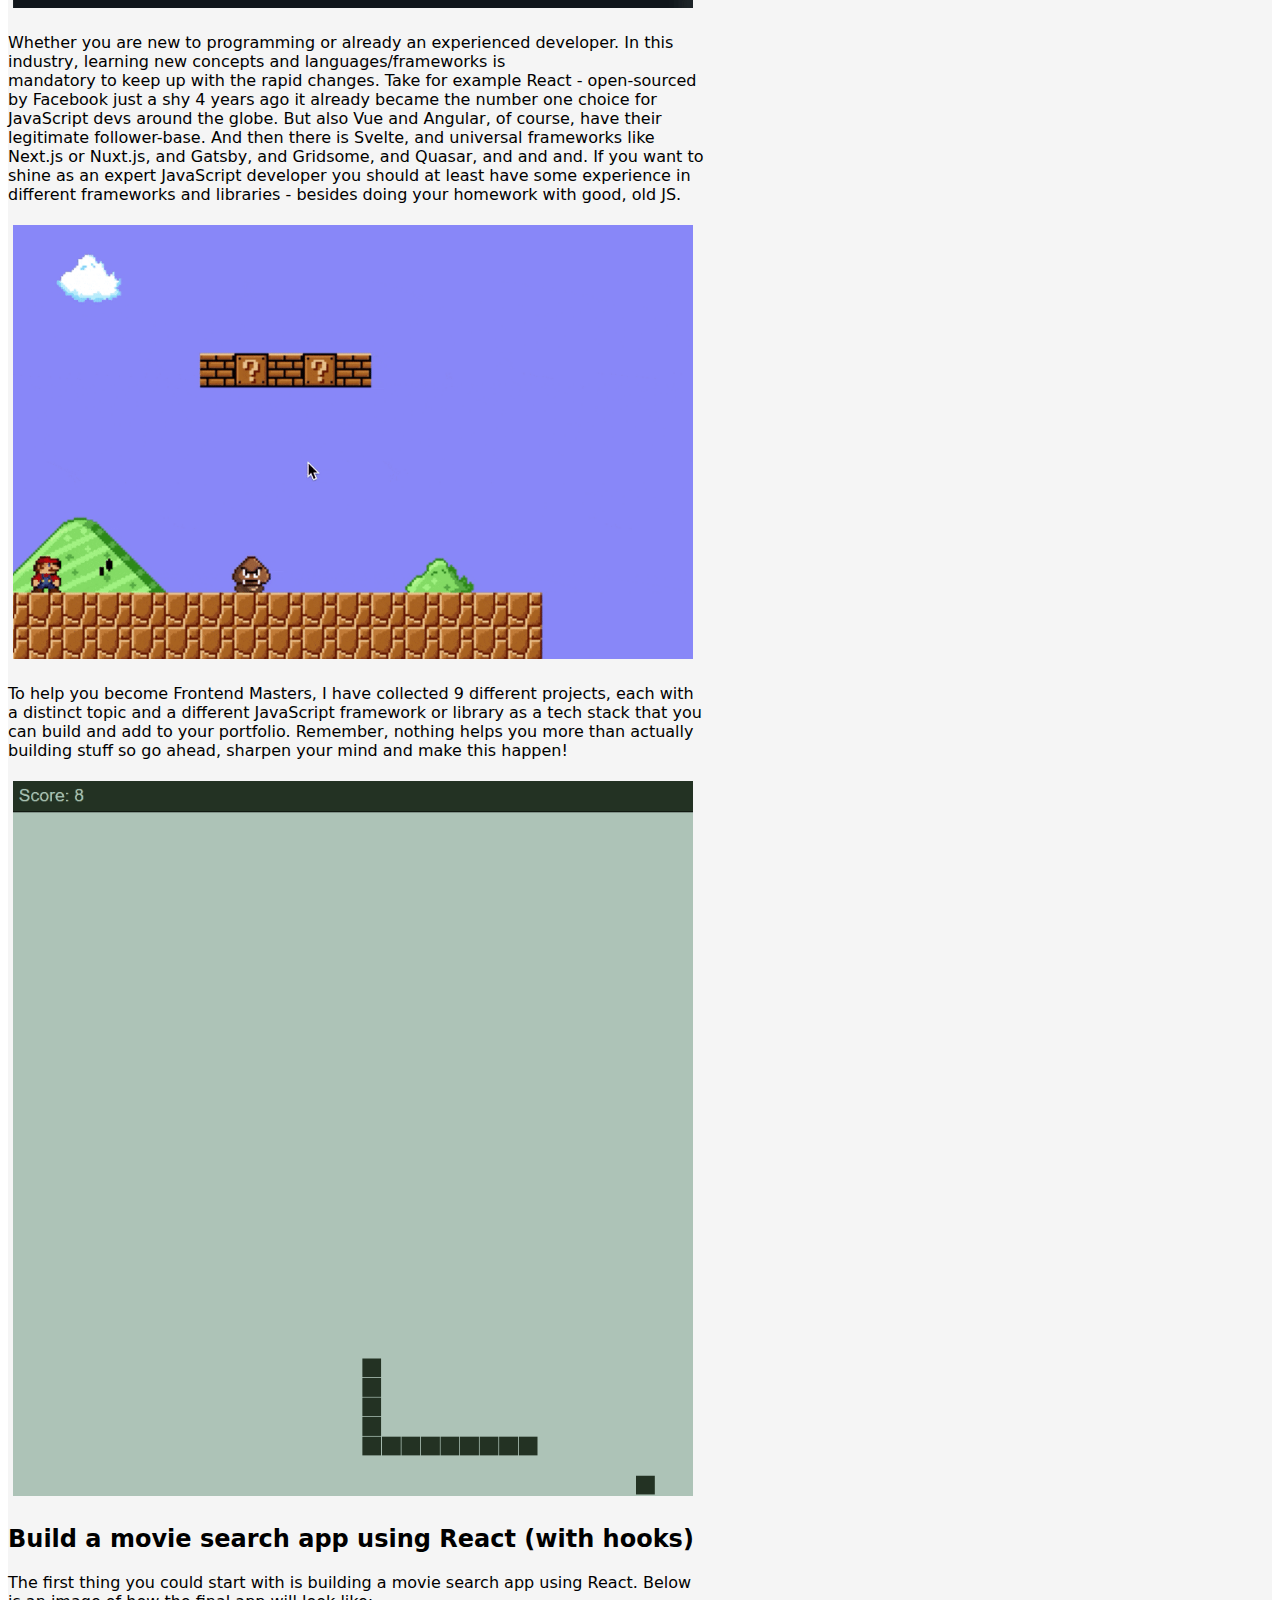
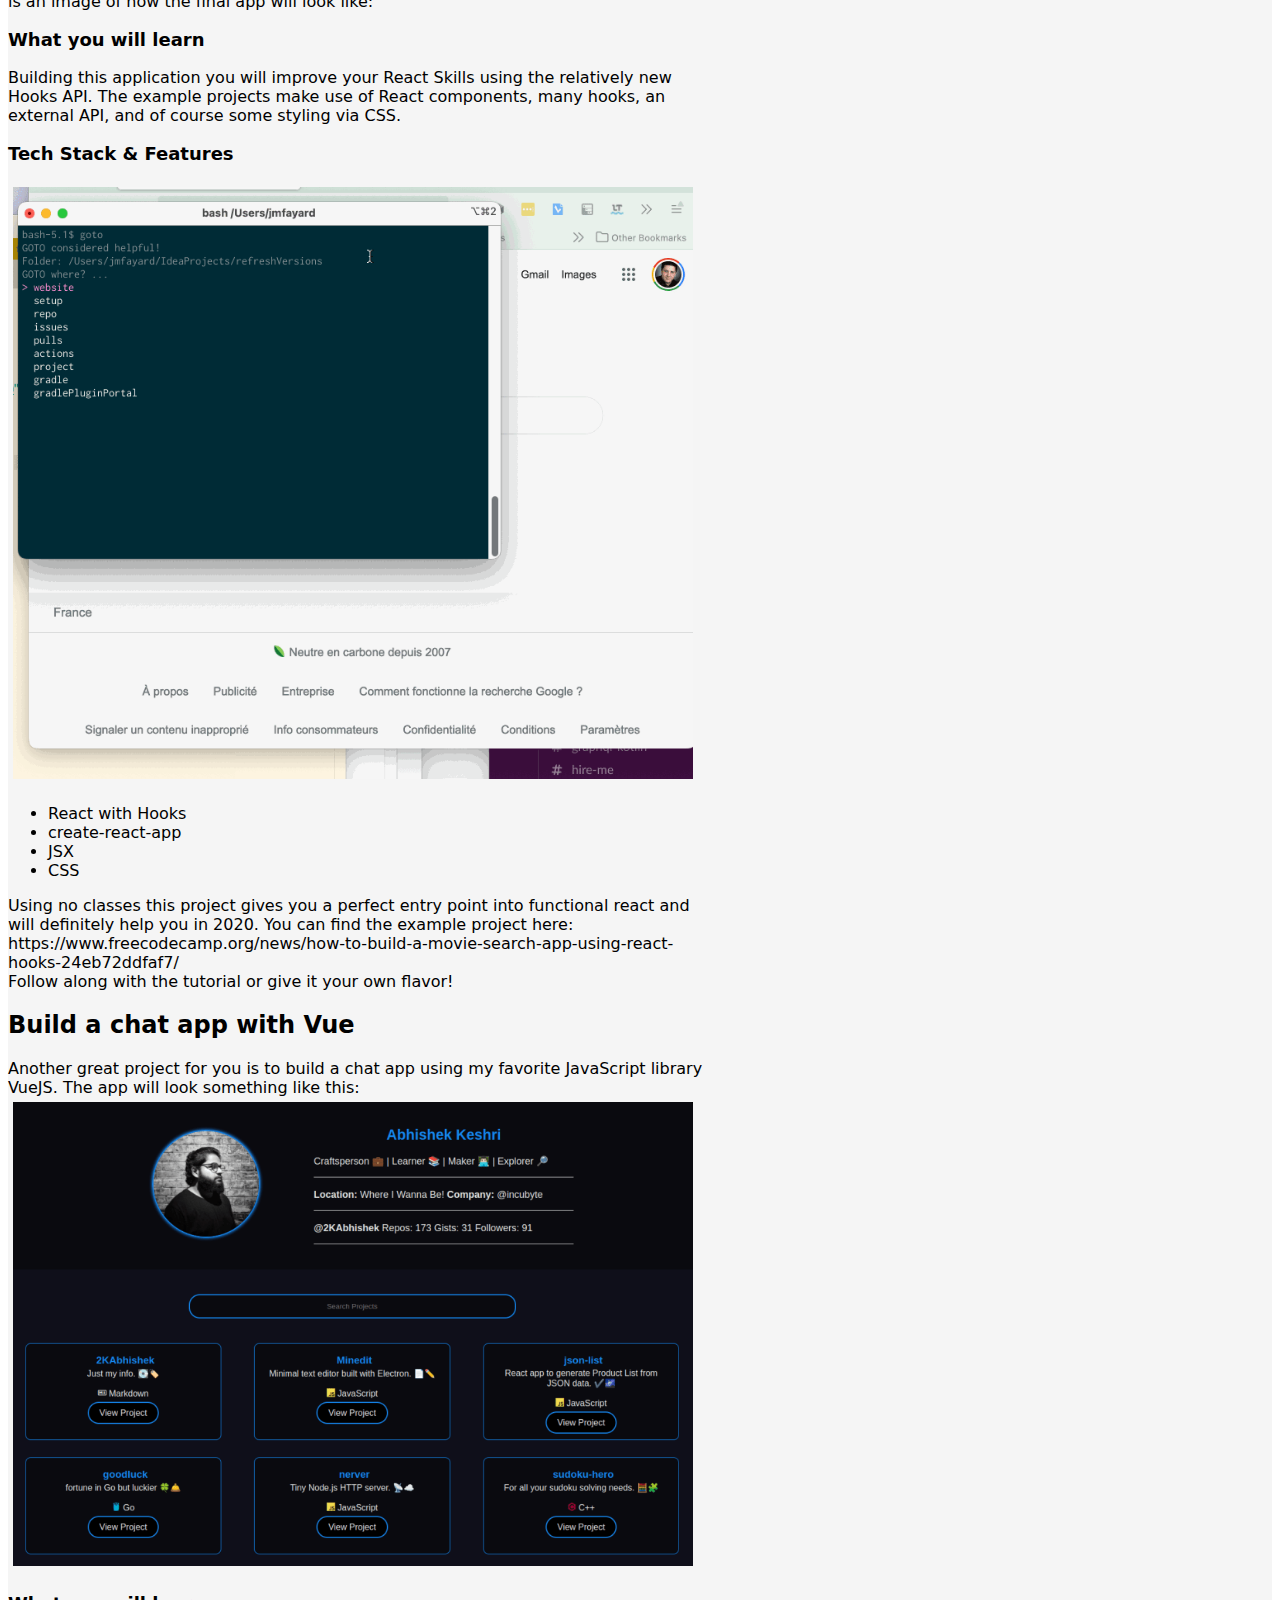
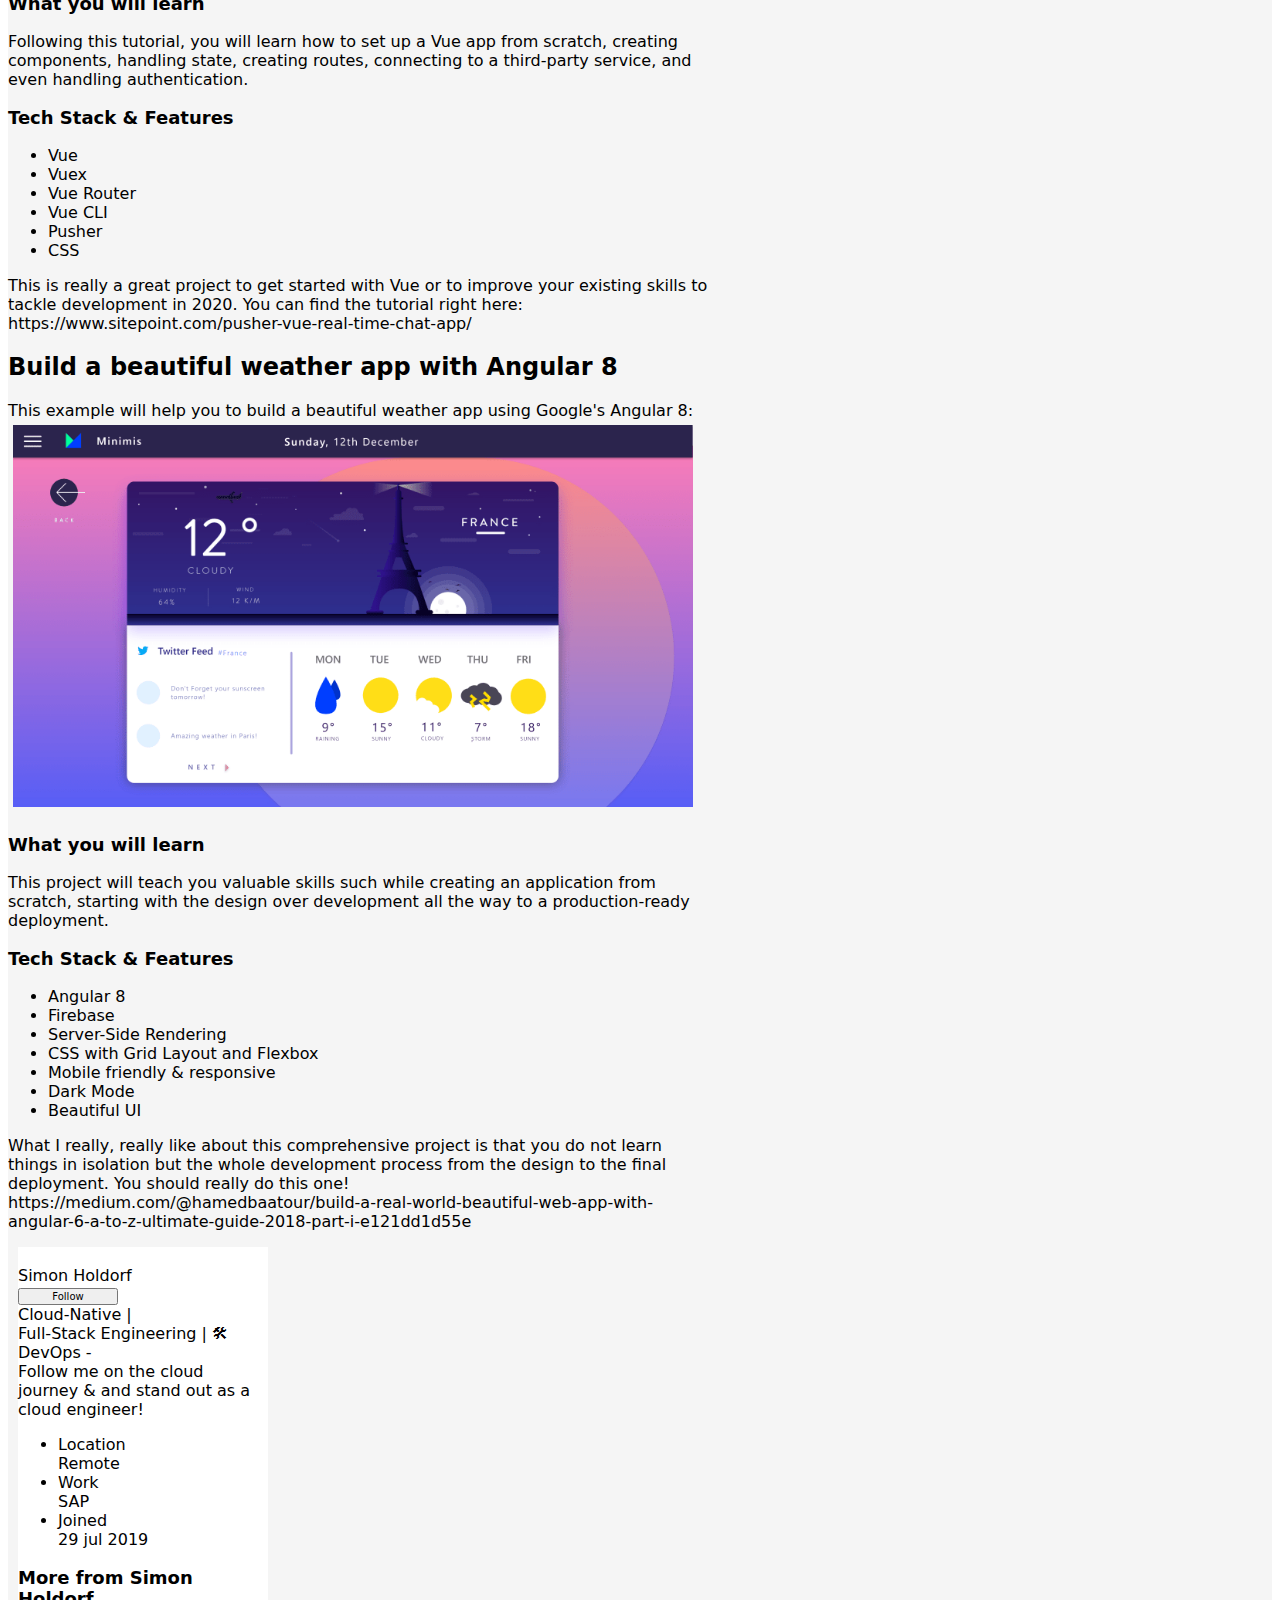
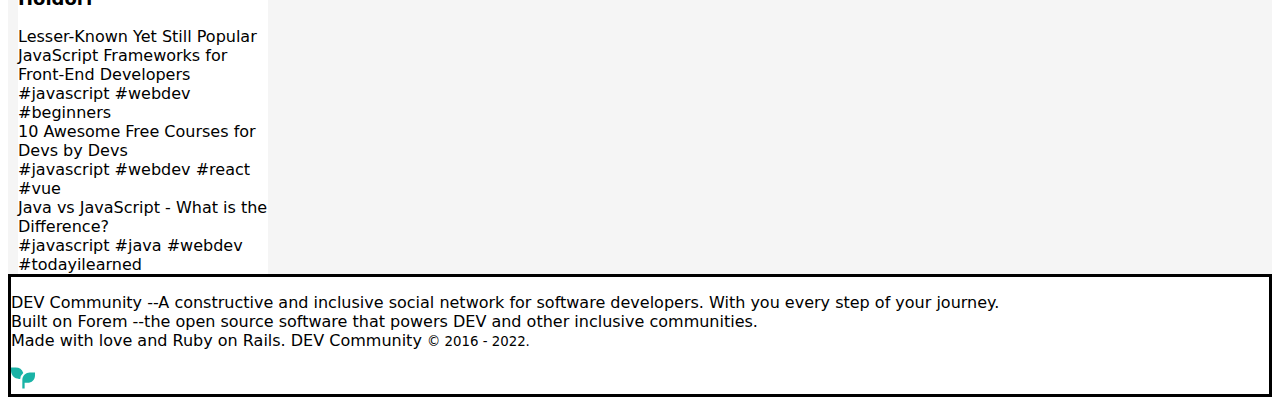
==== commit fda3d71f: "add underline and query 728" ====
--- a/pages/postCard.html
+++ b/pages/postCard.html
@@ -1,517 +1,517 @@
-<!DOCTYPE html>
-<html lang="en">
-
-<head>
-    <meta charset="UTF-8" />
-    <meta http-equiv="X-UA-Compatible" content="IE=edge" />
-    <meta name="viewport" content="width=device-width, initial-scale=1.0" />
-    <link rel="icon" href="../assets/svg/svg-export/Dev.png" />
-
-
-    <link href="https://cdn.jsdelivr.net/npm/bootstrap@5.2.0/dist/css/bootstrap.min.css" rel="stylesheet"
-        integrity="sha384-gH2yIJqKdNHPEq0n4Mqa/HGKIhSkIHeL5AyhkYV8i59U5AR6csBvApHHNl/vI1Bx" crossorigin="anonymous" />
-    <link rel="stylesheet" href="../css/style.css" />
-
-    <title>cardPost</title>
-</head>
-
-<body>
-    <!-- navbar  -->
-    <nav class="navbar sticky-top navbar-expand-lg bg-light">
-        <div class="container-fluid ctn-fluid">
-            <div class="navbar__ctm--movil">
-                <a class="btn btn__mobil" data-bs-toggle="offcanvas" href="#offcanvasExample" role="button"
-                    aria-controls="offcanvasExample">
-                    <span class="navbar-toggler-icon"></span>
-                </a>
-
-                <div class="offcanvas offcanvas-start desplegable-card" tabindex="-1" id="offcanvasExample"
-                    aria-labelledby="offcanvasExampleLabel">
-                    <div class="offcanvas-header">
-                        <h5 class="offcanvas-title" id="offcanvasExampleLabel">
-                            DEV Community
-                        </h5>
-                        <button type="button" class="btn-close" data-bs-dismiss="offcanvas" aria-label="Close"></button>
-                    </div>
-                    <article class="left--top">
-                        <ul>
-                            <li class="left--li">
-                                <img class="left--img" src="../assets/svg/svg-export/house.svg" alt="" />
-                                <a class="left--menu" href="../index.html">Home</a>
-                            </li>
-                            <li class="left--li">
-                                <img class="left--img" src="../assets/svg/svg-export/lavatrastes.svg" alt="" />
-                                <a class="left--menu" href="https://dev.to/readinglist">Reading List</a>
-                            </li>
-                            <li class="left--li">
-                                <img class="left--img" src="../assets/svg/svg-export/poema.svg" alt="" />
-                                <a class="left--menu" href="https://dev.to/listings">Listings</a>
-                            </li>
-                            <li class="left--li">
-                                <img class="left--img" src="../assets/svg/svg-export/microfono.svg" alt="" />
-                                <a class="left--menu" href="https://dev.to/pod">Podcast</a>
-                            </li>
-                            <li class="left--li">
-                                <img class="left--img" src="../assets/svg/svg-export/videocamara.svg" alt="" />
-                                <a class="left--menu" href="https://dev.to/videos">Video</a>
-                            </li>
-                            <li class="left--li">
-                                <img class="left--img" src="../assets/svg/svg-export/etiqueta de carton.svg" alt="" />
-                                <a class="left--menu" href="https://dev.to/tags">Tags</a>
-                            </li>
-                            <li class="left--li">
-                                <img class="left--img" src="../assets/svg/svg-export/foco.svg" alt="" />
-                                <a class="left--menu" href="https://dev.to/faq">FAQ</a>
-                            </li>
-                            <li class="left--li">
-                                <img class="left--img" src="../assets/svg/svg-export/bolsas.svg" alt="" />
-                                <a class="left--menu" href="https://shop.forem.com/">Forem Shop</a>
-                            </li>
-                            <li class="left--li">
-                                <img class="left--img" src="../assets/svg/svg-export/corazon.svg" alt="" />
-                                <a class="left--menu" href="https://dev.to/sponsorships">Sponsors</a>
-                            </li>
-                            <li class="left--li">
-                                <img class="left--img" src="../assets/svg/svg-export/logo dev arcoiris.svg" alt="" />
-                                <a class="left--menu" href="https://dev.to/about">About</a>
-                            </li>
-                            <li class="left--li">
-                                <img class="left--img" src="../assets/svg/svg-export/corneta.svg" alt="" />
-                                <a class="left--menu" href="https://dev.to/contact">Contact</a>
-                            </li>
-                            <li class="left--li">
-                                <img class="left--img" src="../assets/svg/svg-export/carpeta.svg" alt="" />
-                                <a class="left--menu" href="https://dev.to/guides">Guides</a>
-                            </li>
-                            <li class="left--li">
-                                <img class="left--img" src="../assets/svg/svg-export/dudoso.svg" alt="" />
-                                <a class="left--menu" href="https://dev.to/software-comparisons">Sofware comparisons</a>
-                            </li>
-                        </ul>
-                    </article>
-
-                    <article class="left--mid">
-                        <p>Other</p>
-                        <ul>
-                            <li>
-                                <img class="left--img" src="../assets/svg/svg-export/pulgar arriba.svg" alt="" />
-                                <a class="left--menu" href="https://dev.to/code-of-conduct">Code of Conduct</a>
-                            </li>
-                            <li>
-                                <img class="left--img" src="../assets/svg/svg-export/cara con lentes.svg" alt="" />
-                                <a class="left--menu" href="https://dev.to/privacy">Privacy Policy</a>
-                            </li>
-                            <li>
-                                <img class="left--img" src="../assets/svg/svg-export/ojos a la izquierda.svg" alt="" />
-                                <a class="left--menu" href="https://dev.to/terms">Teams of use</a>
-                            </li>
-                        </ul>
-                        <div class="container">
-                            <div class="row container-logs">
-                                <a class="col-2" href="https://twitter.com/thepracticaldev"><img
-                                        src="../assets/svg/svg-export/logo de twitter black.svg" alt=""></a>
-                                <a class="col-2" href="https://www.facebook.com/thepracticaldev"><img
-                                        src="../assets/svg/svg-export/logo de faacebook black.svg" alt=""></a>
-                                <a class="col-2" href="https://github.com/forem"><img
-                                        src="../assets/svg/svg-export/logo de github black.svg" alt=""></a>
-                                <a class="col-2" href="https://www.instagram.com/thepracticaldev/"><img
-                                        src="../assets/svg/svg-export/logo instagram black.svg" alt=""></a>
-                                <a class="col-2" href="https://www.twitch.tv/thepracticaldev"><img
-                                        src="../assets/svg/svg-export/logo twitch black.svg" alt=""></a>
-                            </div>
-                            <div class="row container-tags">
-                                <p class="col-6">My Tags</p>
-                                <a class="col-4" href=""><img src="../assets/svg/svg-export/logo pentagono.svg"
-                                        alt=""></a>
-                            </div>
-                        </div>
-                    </article>
-                </div>
-            </div>
-            <a class="navbar-brand navbar__ctn--img" href="../index.html"><img src="../assets/svg/svg-export/Dev.png"
-                    alt="" /></a>
-            <a class="navbar-brand navbar__mobile--search" href="#"><img id="userLogo"
-                    src="../assets/svg/svg-export/search.svg" align="right" /></a>
-            <a class="navbar-brand navbar__mobile--bell" href="#"><img src="../assets/svg/svg-export/bell.svg"
-                    alt="" /></a>
-            <a class="navbar-brand navbar__mobile--Octocat" href="#"><img src="../assets/svg/svg-export/Octocat.png"
-                    alt="" /></a>
-            <div class="container collapse navbar-collapse navbar__ctn--input">
-                <input name="usr" id="usr" type="text" class="form-control" placeholder="Search" />
-                <img id="userLogo" src="../assets/svg/svg-export/search.svg" align="right" />
-            </div>
-            <div class="collapse navbar-collapse navbar__ctn--listCTN" id="navbarNav">
-                <div class="container">
-                    <section class="row">
-                        <article class="col-5 ctn--listCTN-button">
-                            <button type="button" class="btn btn-outline">
-                                Create post
-                            </button>
-                        </article>
-                        <article class="col-2 ctn--listCTN-bell">
-                            <a href="#"><img src="../assets/svg/svg-export/bell.svg" alt="" /></a>
-                        </article>
-                        <article class="col-5 ctn--listCTN-profile">
-                            <a href="#"><img src="../assets/svg/svg-export/Octocat.png" alt="" /></a>
-                        </article>
-                    </section>
-                </div>
-            </div>
-
-        </div>
-    </nav>
-
-
-    <!-- comienza el contenedor  -->
-    <main class="container main">
-        <article class="row">
-            <!--  comienza aside left  -->
-            <aside class="col-2 aside1">
-                <div class="aside__div--left">
-                    <div class="aside__div--content">
-                        <div>
-                            <span><svg xmlns="http://www.w3.org/2000/svg" width="24" height="24" viewBox="0 0 24 24"
-                                    role="img" aria-hidden="true" class="crayons-icon">
-                                    <path
-                                        d="M21.179 12.794l.013.014L12 22l-9.192-9.192.013-.014A6.5 6.5 0 0112 3.64a6.5 6.5 0 019.179 9.154zM4.575 5.383a4.5 4.5 0 000 6.364L12 19.172l7.425-7.425a4.5 4.5 0 10-6.364-6.364L8.818 9.626 7.404 8.21l3.162-3.162a4.5 4.5 0 00-5.99.334l-.001.001z">
-                                    </path>
-                                </svg></span>
-                            <p>3</p>
-                        </div>
-                        <div>
-                            <span>
-                                <svg xmlns="http://www.w3.org/2000/svg" width="24" height="24" role="img"
-                                    aria-hidden="true" class="crayons-icon">
-                                    <path
-                                        d="M5.645 8.013c.013-.265-.261-.323-.4-.183-1.16 1.17-1.822 3.865-.344 7.32.294.961 1.938 3.19.84 6.131l-.003.006c-.094.255.206.404.366.263 1.395-1.226 1.933-3.593 1.1-6.375-.488-1.657-1.955-4.226-1.559-7.162zm-3.22 2.738c.05-.137-.124-.417-.326-.225-.939.893-1.316 2.863-.976 4.605.547 2.878 2.374 3.526 2.066 6.629-.028.102.176.38.348.154 1.546-2.033.409-4.453-.241-6.006-1.005-2.386-1.087-4.118-.871-5.157z"
-                                        fill="#08090A"></path>
-                                    <path fill-rule="evenodd" clip-rule="evenodd"
-                                        d="M13.622 7.223l8.579-3.68c.598-.256 1.087.547.6.985l-6.618 5.941c.881 2.043 2.738 6.34 2.931 6.775 1.348 3.031-2.055 4.918-3.807 3.583a7.027 7.027 0 01-.623-.574c-.974-.965-2.419-2.398-5.207-1.877.284-2.115-.313-3.737-.883-5.288-.38-1.032-.747-2.032-.837-3.124-.346-3.329 3.763-8.23 4.696-7.953.386.115.326 1.229.266 2.319-.051.948-.102 1.88.143 2.12.145.142.428.43.76.773zM11.5 16.5l2.5.5 2.5 2 1-.5-2-4.5-1.5-4-1.5-1-1-1-1-1.5L10 8l-.5 1.5 1 2.5 1 4.5z">
-                                    </path>
-                                </svg>
-                            </span>
-                            <p>907</p>
-                        </div>
-                        <div>
-                            <span>
-                                <svg xmlns="http://www.w3.org/2000/svg" width="24" height="24" viewBox="0 0 24 24"
-                                    role="img" aria-hidden="true" class="crayons-icon">
-                                    <path
-                                        d="M5 2h14a1 1 0 011 1v19.143a.5.5 0 01-.766.424L12 18.03l-7.234 4.536A.5.5 0 014 22.143V3a1 1 0 011-1zm13 2H6v15.432l6-3.761 6 3.761V4z">
-                                    </path>
-                                </svg>
-                            </span>
-                            <p>8030</p>
-                        </div>
-                        <div>
-                            <span>
-                                <svg xmlns="http://www.w3.org/2000/svg" width="24" height="24" role="img"
-                                    aria-labelledby="a2ydasktvrq1hn02ooakrtet5u37ei0k" aria-hidden="true"
-                                    class="crayons-icon dropdown-icon">
-                                    <title id="a2ydasktvrq1hn02ooakrtet5u37ei0k">More...</title>
-                                    <path fill-rule="evenodd" clip-rule="evenodd"
-                                        d="M7 12a2 2 0 11-4 0 2 2 0 014 0zm7 0a2 2 0 11-4 0 2 2 0 014 0zm5 2a2 2 0 100-4 2 2 0 000 4z">
-                                    </path>
-                                </svg>
-                            </span>
-                        </div>
-                    </div>
-                </div>
-            </aside>
-            <!-- termina aside left  -->
-            <!-- comienza main container  -->
-            <div class="col-9 card main__ctn">
-                <h1>
-                    <a href="../index.html">Introduction</a>
-                </h1>
-                <p>Whatever you do, it's always beneficial to have the right tools at your disposal.
-                    I love working
-                    remotely and am a big advocate of doing remote software development. Therefore,
-                    I always strive to
-                    have the best equipment available to be as productive as possible. Writing posts
-                    like this
-                    constantly takes a lot of time. Luckily <a href="https://ivanky.com/">iVanky</a> <br>
-                    <img class="main__img" src="../images/fondorosa.jpeg" alt=""> <br>
-                    helped me out and
-                    sponsored this post so that I can concentrate on writing. I recently had the
-                    chance to test out one
-                    of their hottest products, a <a href="https://ivanky.com/product/dual-usbc-docking-station">
-                        dual
-                        USB-C Docking Station</a>that allows me to connect both my wide-screen
-                    monitors to my MacBook
-                    with Dual 4K@60Hz display connectivity. It also supports up to 96W laptop
-                    charging, which is
-                    awesome. If you are in a situation like me and want to upgrade your equipment,
-                    check out this and
-                    their other products! And now comes the article:
-                </p>
-                <img class="main__img" src="../images/code.png" alt="">
-                <p>Whether you are new to programming or already an experienced developer. In this
-                    industry, learning
-                    new concepts and languages/frameworks is<br>
-                    mandatory to keep up with the rapid changes. Take for example React -
-                    open-sourced by Facebook just
-                    a shy 4 years ago it already became the number one choice for JavaScript devs
-                    around the globe. But
-                    also Vue and Angular, of course, have their legitimate follower-base. And then
-                    there is Svelte, and
-                    universal frameworks like Next.js or Nuxt.js, and Gatsby, and Gridsome, and
-                    Quasar, and and and. If
-                    you want to shine as an expert JavaScript developer you should at least have
-                    some experience in
-                    different frameworks and libraries - besides doing your homework with good, old
-                    JS.</p>
-                <img class="main__img" src="../images/mario-world.gif" alt="">
-                <p>To help you become Frontend Masters, I have collected 9 different projects, each
-                    with a distinct
-                    topic and a different JavaScript framework or library as a tech stack that you
-                    can build and add to
-                    your portfolio. Remember, nothing helps you more than actually building stuff so
-                    go ahead, sharpen
-                    your mind and make this happen!</p>
-                <img class="main__img" src="../images/tetrisgif.gif" alt="">
-                <h2>
-                    <a name="build-a-movie-search-app-using-react-with-hooks"
-                        href="#build-a-movie-search-app-using-react-with-hooks">
-                    </a>
-                    Build a movie search app using React (with hooks)
-                </h2>
-                <p>The first thing you could start with is building a movie search app using React.
-                    Below is an image of
-                    how the final app will look like:<br>
-                </p>
-                <h3>
-                    <a name="what-you-will-learn" href="#what-you-will-learn">
-                    </a>
-                    What you will learn
-                </h3>
-                <p>Building this application you will improve your React Skills using the relatively
-                    new Hooks API. The
-                    example projects make use of React components, many hooks, an external API, and
-                    of course some
-                    styling via CSS.</p>
-                <h3>
-                    <a name="tech-stack-amp-features" href="#tech-stack-amp-features">
-                    </a>
-                    Tech Stack &amp; Features
-                </h3>
-                <img class="main__img" src="../images/applegif.gif" alt="">
-                <ul>
-                    <li>React with Hooks</li>
-                    <li>create-react-app</li>
-                    <li>JSX</li>
-                    <li>CSS</li>
-                </ul>
-                <p>Using no classes this project gives you a perfect entry point into functional
-                    react and will
-                    definitely help you in 2020. You can find the example project here: <a
-                        href="https://www.freecodecamp.org/news/how-to-build-a-movie-search-app-using-react-hooks-24eb72ddfaf7/">https://www.freecodecamp.org/news/how-to-build-a-movie-search-app-using-react-hooks-24eb72ddfaf7/</a><br>
-                    Follow along with the tutorial or give it your own flavor!</p>
-                <h2>
-                    <a name="build-a-chat-app-with-vue" href="#build-a-chat-app-with-vue">
-                    </a>
-                    Build a chat app with Vue
-                </h2>
-                <p>Another great project for you is to build a chat app using my favorite JavaScript
-                    library VueJS. The
-                    app will look something like this:<br>
-                    <img class="main__img" src="../images/black.png" alt="">
-                </p>
-                <h3>
-                    <a name="what-you-will-learn" href="#what-you-will-learn">
-                    </a>
-                    What you will learn
-                </h3>
-                <p>Following this tutorial, you will learn how to set up a Vue app from scratch,
-                    creating components,
-                    handling state, creating routes, connecting to a third-party service, and even
-                    handling
-                    authentication.</p>
-                <h3>
-                    <a name="tech-stack-amp-features" href="#tech-stack-amp-features">
-                    </a>
-                    Tech Stack &amp; Features
-                </h3>
-
-                <ul>
-                    <li>Vue</li>
-                    <li>Vuex</li>
-                    <li>Vue Router</li>
-                    <li>Vue CLI</li>
-                    <li>Pusher</li>
-                    <li>CSS</li>
-                </ul>
-                <p>This is really a great project to get started with Vue or to improve your
-                    existing skills to tackle
-                    development in 2020. You can find the tutorial right here: <a
-                        href="https://www.sitepoint.com/pusher-vue-real-time-chat-app/">https://www.sitepoint.com/pusher-vue-real-time-chat-app/</a>
-                </p>
-                <h2>
-                    <a name="build-a-beautiful-weather-app-with-angular-8"
-                        href="#build-a-beautiful-weather-app-with-angular-8">
-                    </a>
-                    Build a beautiful weather app with Angular 8
-                </h2>
-                <p>This example will help you to build a beautiful weather app using Google's
-                    Angular 8:<br>
-                    <img class="main__img" src="../images/new.png" alt="">
-                <h3>
-                    <a name="what-you-will-learn" href="#what-you-will-learn">
-                    </a>
-                    What you will learn
-                </h3>
-
-                <p>This project will teach you valuable skills such while creating an application
-                    from scratch, starting
-                    with the design over development all the way to a production-ready deployment.
-                </p>
-
-                <h3>
-                    <a name="tech-stack-amp-features" href="#tech-stack-amp-features">
-                    </a>
-                    Tech Stack &amp; Features
-                </h3>
-
-                <ul>
-                    <li>Angular 8</li>
-                    <li>Firebase</li>
-                    <li>Server-Side Rendering</li>
-                    <li>CSS with Grid Layout and Flexbox</li>
-                    <li>Mobile friendly &amp; responsive</li>
-                    <li>Dark Mode</li>
-                    <li>Beautiful UI</li>
-                </ul>
-                <p>What I really, really like about this comprehensive project is that you do not
-                    learn things in
-                    isolation but the whole development process from the design to the final
-                    deployment. You should
-                    really do this one!<br>
-                    <a
-                        href="https://medium.com/@hamedbaatour/build-a-real-world-beautiful-web-app-with-angular-6-a-to-z-ultimate-guide-2018-part-i-e121dd1d55e">https://medium.com/@hamedbaatour/build-a-real-world-beautiful-web-app-with-angular-6-a-to-z-ultimate-guide-2018-part-i-e121dd1d55e</a>
-                </p>
-        </div>
-        <!-- termina main container  -->
-        <!-- comienza aside right  -->
-        <aside class="col-2 aside2 card ">
-            <div class="crayons-layout__sidebar-right" aria-label="Author details">
-                <div class="crayons-article-sticky grid gap-4 break-word" id="article-show-primary-sticky-nav">
-                    <div>
-                        <div class="-mt-4">
-                            <a href="/simonholdorf" class="flex">
-                                <span class="crayons-avatar crayons-avatar--xl  mr-2 shrink-0">
-                                    <img src="https://res.cloudinary.com/practicaldev/image/fetch/s--lLxl9wZX--/c_fill,f_auto,fl_progressive,h_90,q_auto,w_90/https://dev-to-uploads.s3.amazonaws.com/uploads/user/profile_image/203467/61060b32-0fe3-443c-99e4-a6333e0e5d4e.jpeg"
-                                        class="crayons-avatar__image" alt="" loading="lazy">
-                                </span>
-                                <br>
-                                <span class="crayons-link crayons-subtitle-2 mt-5">Simon Holdorf</span>
-                            </a>
-                        </div>
-
-                        <div class="print-hidden">
-                            <button type="button" class="btn btn-primary btn-primary--aside2">Follow</button>
-                        </div>
-                        <div class="color-base-70">
-                            Cloud-Native |<br>
-                            Full-Stack Engineering | 🛠 DevOps - <br>
-                            Follow me on the cloud journey &amp;
-                            and stand out as a cloud engineer!
-                        </div>
-                        <div class="user-metadata-details">
-                            <ul class="user-metadata-details-inner">
-                                <li>
-                                    <div class="key">
-                                        Location
-                                    </div>
-                                    <div class="value">
-                                        Remote
-                                    </div>
-                                </li>
-                                <li>
-                                    <div class="key">
-                                        Work
-                                    </div>
-                                    <div class="value">
-                                        SAP
-                                    </div>
-                                </li>
-                                <li>
-                                    <div class="key">
-                                        Joined
-                                    </div>
-                                    <div class="value">
-                                        <time datetime="2019-07-29T17:46:49Z" class="date">29 jul 2019</time>
-                                    </div>
-                                </li>
-                            </ul>
-                        </div>
-                    </div>
-                    <div class="crayons-card crayons-card--secondary">
-                        <header class="crayons-card__header">
-                            <h3 class="crayons-subtitle-2">
-                                More from <a href="/simonholdorf">Simon Holdorf</a>
-                            </h3>
-                        </header>
-                        <div>
-                            <a class="crayons-link crayons-link--contentful"
-                                href="/simonholdorf/lesser-known-yet-still-popular-javascript-frameworks-for-front-end-developers-1c53">
-                                Lesser-Known Yet Still Popular JavaScript Frameworks for Front-End Developers
-                                <div class="crayons-link__secondary -ml-1">
-                                    <span class="mr-1"><span class="opacity-50">#</span>javascript</span>
-                                    <span class="mr-1"><span class="opacity-50">#</span>webdev</span>
-                                    <span class="mr-1"><span class="opacity-50">#</span>beginners</span>
-                                </div>
-                            </a>
-                            <a class="crayons-link crayons-link--contentful"
-                                href="/simonholdorf/10-awesome-free-courses-for-devs-by-devs-15ci">
-                                10 Awesome Free Courses for Devs by Devs
-                                <div class="crayons-link__secondary -ml-1">
-                                    <span class="mr-1"><span class="opacity-50">#</span>javascript</span>
-                                    <span class="mr-1"><span class="opacity-50">#</span>webdev</span>
-                                    <span class="mr-1"><span class="opacity-50">#</span>react</span>
-                                    <span class="mr-1"><span class="opacity-50">#</span>vue</span>
-                                </div>
-                            </a>
-                            <a class="crayons-link crayons-link--contentful"
-                                href="/simonholdorf/java-vs-javascript-what-is-the-difference-19eg">
-                                Java vs JavaScript - What is the Difference?
-                                <div class="crayons-link__secondary -ml-1">
-                                    <span class="mr-1"><span class="opacity-50">#</span>javascript</span>
-                                    <span class="mr-1"><span class="opacity-50">#</span>java</span>
-                                    <span class="mr-1"><span class="opacity-50">#</span>webdev</span>
-                                    <span class="mr-1"><span class="opacity-50">#</span>todayilearned</span>
-                                </div>
-                            </a>
-                        </div>
-                    </div>
-                </div>
-            </div>
-        </aside>
-        <!-- termina aside right  -->
-        </article>
-    </main>
-    <!-- Start of Footer-->
-    <footer style="border:solid ;" class="container-fluid">
-        <div class="row">
-            <article class="col-6">
-                <p>
-                    <a href="#">DEV Community</a> --A constructive and inclusive social network for
-                    software developers. With you every step of your journey. <br>
-                    Built on <a href="#">Forem</a> --the <a href="#">open source</a>
-                    software that powers <a href="#">DEV</a> and other inclusive communities. <br>
-                    Made with love and <a href="#">Ruby on Rails.</a> DEV Community
-                    <small>© 2016 - 2022.</small>
-                </p>
-                <span>
-                    <img src="../assets/svg/svg-export/planta.svg" alt="Plant Green">
-                </span>
-            </article>
-        </div>
-    </footer>
-
-    <script src="https://cdn.jsdelivr.net/npm/bootstrap@5.2.0/dist/js/bootstrap.bundle.min.js"
-        integrity="sha384-A3rJD856KowSb7dwlZdYEkO39Gagi7vIsF0jrRAoQmDKKtQBHUuLZ9AsSv4jD4Xa"
-        crossorigin="anonymous"></script>
-
-</body>
-
+<!DOCTYPE html>
+<html lang="en">
+
+<head>
+    <meta charset="UTF-8" />
+    <meta http-equiv="X-UA-Compatible" content="IE=edge" />
+    <meta name="viewport" content="width=device-width, initial-scale=1.0" />
+    <link rel="icon" href="../assets/svg/svg-export/Dev.png" />
+
+
+    <link href="https://cdn.jsdelivr.net/npm/bootstrap@5.2.0/dist/css/bootstrap.min.css" rel="stylesheet"
+        integrity="sha384-gH2yIJqKdNHPEq0n4Mqa/HGKIhSkIHeL5AyhkYV8i59U5AR6csBvApHHNl/vI1Bx" crossorigin="anonymous" />
+    <link rel="stylesheet" href="../css/style.css" />
+
+    <title>cardPost</title>
+</head>
+
+<body>
+    <!-- navbar  -->
+    <nav class="navbar sticky-top navbar-expand-lg bg-light">
+        <div class="container-fluid ctn-fluid">
+            <div class="navbar__ctm--movil">
+                <a class="btn btn__mobil" data-bs-toggle="offcanvas" href="#offcanvasExample" role="button"
+                    aria-controls="offcanvasExample">
+                    <span class="navbar-toggler-icon"></span>
+                </a>
+
+                <div class="offcanvas offcanvas-start desplegable-card" tabindex="-1" id="offcanvasExample"
+                    aria-labelledby="offcanvasExampleLabel">
+                    <div class="offcanvas-header">
+                        <h5 class="offcanvas-title" id="offcanvasExampleLabel">
+                            DEV Community
+                        </h5>
+                        <button type="button" class="btn-close" data-bs-dismiss="offcanvas" aria-label="Close"></button>
+                    </div>
+                    <article class="left--top">
+                        <ul>
+                            <li class="left--li">
+                                <img class="left--img" src="../assets/svg/svg-export/house.svg" alt="" />
+                                <a class="left--menu" href="../index.html">Home</a>
+                            </li>
+                            <li class="left--li">
+                                <img class="left--img" src="../assets/svg/svg-export/lavatrastes.svg" alt="" />
+                                <a class="left--menu" href="https://dev.to/readinglist">Reading List</a>
+                            </li>
+                            <li class="left--li">
+                                <img class="left--img" src="../assets/svg/svg-export/poema.svg" alt="" />
+                                <a class="left--menu" href="https://dev.to/listings">Listings</a>
+                            </li>
+                            <li class="left--li">
+                                <img class="left--img" src="../assets/svg/svg-export/microfono.svg" alt="" />
+                                <a class="left--menu" href="https://dev.to/pod">Podcast</a>
+                            </li>
+                            <li class="left--li">
+                                <img class="left--img" src="../assets/svg/svg-export/videocamara.svg" alt="" />
+                                <a class="left--menu" href="https://dev.to/videos">Video</a>
+                            </li>
+                            <li class="left--li">
+                                <img class="left--img" src="../assets/svg/svg-export/etiqueta de carton.svg" alt="" />
+                                <a class="left--menu" href="https://dev.to/tags">Tags</a>
+                            </li>
+                            <li class="left--li">
+                                <img class="left--img" src="../assets/svg/svg-export/foco.svg" alt="" />
+                                <a class="left--menu" href="https://dev.to/faq">FAQ</a>
+                            </li>
+                            <li class="left--li">
+                                <img class="left--img" src="../assets/svg/svg-export/bolsas.svg" alt="" />
+                                <a class="left--menu" href="https://shop.forem.com/">Forem Shop</a>
+                            </li>
+                            <li class="left--li">
+                                <img class="left--img" src="../assets/svg/svg-export/corazon.svg" alt="" />
+                                <a class="left--menu" href="https://dev.to/sponsorships">Sponsors</a>
+                            </li>
+                            <li class="left--li">
+                                <img class="left--img" src="../assets/svg/svg-export/logo dev arcoiris.svg" alt="" />
+                                <a class="left--menu" href="https://dev.to/about">About</a>
+                            </li>
+                            <li class="left--li">
+                                <img class="left--img" src="../assets/svg/svg-export/corneta.svg" alt="" />
+                                <a class="left--menu" href="https://dev.to/contact">Contact</a>
+                            </li>
+                            <li class="left--li">
+                                <img class="left--img" src="../assets/svg/svg-export/carpeta.svg" alt="" />
+                                <a class="left--menu" href="https://dev.to/guides">Guides</a>
+                            </li>
+                            <li class="left--li">
+                                <img class="left--img" src="../assets/svg/svg-export/dudoso.svg" alt="" />
+                                <a class="left--menu" href="https://dev.to/software-comparisons">Sofware comparisons</a>
+                            </li>
+                        </ul>
+                    </article>
+
+                    <article class="left--mid">
+                        <p>Other</p>
+                        <ul>
+                            <li>
+                                <img class="left--img" src="../assets/svg/svg-export/pulgar arriba.svg" alt="" />
+                                <a class="left--menu" href="https://dev.to/code-of-conduct">Code of Conduct</a>
+                            </li>
+                            <li>
+                                <img class="left--img" src="../assets/svg/svg-export/cara con lentes.svg" alt="" />
+                                <a class="left--menu" href="https://dev.to/privacy">Privacy Policy</a>
+                            </li>
+                            <li>
+                                <img class="left--img" src="../assets/svg/svg-export/ojos a la izquierda.svg" alt="" />
+                                <a class="left--menu" href="https://dev.to/terms">Teams of use</a>
+                            </li>
+                        </ul>
+                        <div class="container">
+                            <div class="row container-logs">
+                                <a class="col-2" href="https://twitter.com/thepracticaldev"><img
+                                        src="../assets/svg/svg-export/logo de twitter black.svg" alt=""></a>
+                                <a class="col-2" href="https://www.facebook.com/thepracticaldev"><img
+                                        src="../assets/svg/svg-export/logo de faacebook black.svg" alt=""></a>
+                                <a class="col-2" href="https://github.com/forem"><img
+                                        src="../assets/svg/svg-export/logo de github black.svg" alt=""></a>
+                                <a class="col-2" href="https://www.instagram.com/thepracticaldev/"><img
+                                        src="../assets/svg/svg-export/logo instagram black.svg" alt=""></a>
+                                <a class="col-2" href="https://www.twitch.tv/thepracticaldev"><img
+                                        src="../assets/svg/svg-export/logo twitch black.svg" alt=""></a>
+                            </div>
+                            <div class="row container-tags">
+                                <p class="col-6">My Tags</p>
+                                <a class="col-4" href=""><img src="../assets/svg/svg-export/logo pentagono.svg"
+                                        alt=""></a>
+                            </div>
+                        </div>
+                    </article>
+                </div>
+            </div>
+            <a class="navbar-brand navbar__ctn--img" href="../index.html"><img src="../assets/svg/svg-export/Dev.png"
+                    alt="" /></a>
+            <a class="navbar-brand navbar__mobile--search" href="#"><img id="userLogo"
+                    src="../assets/svg/svg-export/search.svg" align="right" /></a>
+            <a class="navbar-brand navbar__mobile--bell" href="#"><img src="../assets/svg/svg-export/bell.svg"
+                    alt="" /></a>
+            <a class="navbar-brand navbar__mobile--Octocat" href="#"><img src="../assets/svg/svg-export/Octocat.png"
+                    alt="" /></a>
+            <div class="container collapse navbar-collapse navbar__ctn--input">
+                <input name="usr" id="usr" type="text" class="form-control" placeholder="Search" />
+                <img id="userLogo" src="../assets/svg/svg-export/search.svg" align="right" />
+            </div>
+            <div class="collapse navbar-collapse navbar__ctn--listCTN" id="navbarNav">
+                <div class="container">
+                    <section class="row">
+                        <article class="col-5 ctn--listCTN-button">
+                            <button type="button" class="btn btn-outline">
+                                Create post
+                            </button>
+                        </article>
+                        <article class="col-2 ctn--listCTN-bell">
+                            <a href="#"><img src="../assets/svg/svg-export/bell.svg" alt="" /></a>
+                        </article>
+                        <article class="col-5 ctn--listCTN-profile">
+                            <a href="#"><img src="../assets/svg/svg-export/Octocat.png" alt="" /></a>
+                        </article>
+                    </section>
+                </div>
+            </div>
+
+        </div>
+    </nav>
+
+
+    <!-- comienza el contenedor  -->
+    <main class="container main">
+        <article class="row">
+            <!--  comienza aside left  -->
+            <aside class="col-2 aside1">
+                <div class="aside__div--left">
+                    <div class="aside__div--content">
+                        <div>
+                            <span><svg xmlns="http://www.w3.org/2000/svg" width="24" height="24" viewBox="0 0 24 24"
+                                    role="img" aria-hidden="true" class="crayons-icon">
+                                    <path
+                                        d="M21.179 12.794l.013.014L12 22l-9.192-9.192.013-.014A6.5 6.5 0 0112 3.64a6.5 6.5 0 019.179 9.154zM4.575 5.383a4.5 4.5 0 000 6.364L12 19.172l7.425-7.425a4.5 4.5 0 10-6.364-6.364L8.818 9.626 7.404 8.21l3.162-3.162a4.5 4.5 0 00-5.99.334l-.001.001z">
+                                    </path>
+                                </svg></span>
+                            <p>3</p>
+                        </div>
+                        <div>
+                            <span>
+                                <svg xmlns="http://www.w3.org/2000/svg" width="24" height="24" role="img"
+                                    aria-hidden="true" class="crayons-icon">
+                                    <path
+                                        d="M5.645 8.013c.013-.265-.261-.323-.4-.183-1.16 1.17-1.822 3.865-.344 7.32.294.961 1.938 3.19.84 6.131l-.003.006c-.094.255.206.404.366.263 1.395-1.226 1.933-3.593 1.1-6.375-.488-1.657-1.955-4.226-1.559-7.162zm-3.22 2.738c.05-.137-.124-.417-.326-.225-.939.893-1.316 2.863-.976 4.605.547 2.878 2.374 3.526 2.066 6.629-.028.102.176.38.348.154 1.546-2.033.409-4.453-.241-6.006-1.005-2.386-1.087-4.118-.871-5.157z"
+                                        fill="#08090A"></path>
+                                    <path fill-rule="evenodd" clip-rule="evenodd"
+                                        d="M13.622 7.223l8.579-3.68c.598-.256 1.087.547.6.985l-6.618 5.941c.881 2.043 2.738 6.34 2.931 6.775 1.348 3.031-2.055 4.918-3.807 3.583a7.027 7.027 0 01-.623-.574c-.974-.965-2.419-2.398-5.207-1.877.284-2.115-.313-3.737-.883-5.288-.38-1.032-.747-2.032-.837-3.124-.346-3.329 3.763-8.23 4.696-7.953.386.115.326 1.229.266 2.319-.051.948-.102 1.88.143 2.12.145.142.428.43.76.773zM11.5 16.5l2.5.5 2.5 2 1-.5-2-4.5-1.5-4-1.5-1-1-1-1-1.5L10 8l-.5 1.5 1 2.5 1 4.5z">
+                                    </path>
+                                </svg>
+                            </span>
+                            <p>907</p>
+                        </div>
+                        <div>
+                            <span>
+                                <svg xmlns="http://www.w3.org/2000/svg" width="24" height="24" viewBox="0 0 24 24"
+                                    role="img" aria-hidden="true" class="crayons-icon">
+                                    <path
+                                        d="M5 2h14a1 1 0 011 1v19.143a.5.5 0 01-.766.424L12 18.03l-7.234 4.536A.5.5 0 014 22.143V3a1 1 0 011-1zm13 2H6v15.432l6-3.761 6 3.761V4z">
+                                    </path>
+                                </svg>
+                            </span>
+                            <p>8030</p>
+                        </div>
+                        <div>
+                            <span>
+                                <svg xmlns="http://www.w3.org/2000/svg" width="24" height="24" role="img"
+                                    aria-labelledby="a2ydasktvrq1hn02ooakrtet5u37ei0k" aria-hidden="true"
+                                    class="crayons-icon dropdown-icon">
+                                    <title id="a2ydasktvrq1hn02ooakrtet5u37ei0k">More...</title>
+                                    <path fill-rule="evenodd" clip-rule="evenodd"
+                                        d="M7 12a2 2 0 11-4 0 2 2 0 014 0zm7 0a2 2 0 11-4 0 2 2 0 014 0zm5 2a2 2 0 100-4 2 2 0 000 4z">
+                                    </path>
+                                </svg>
+                            </span>
+                        </div>
+                    </div>
+                </div>
+            </aside>
+            <!-- termina aside left  -->
+            <!-- comienza main container  -->
+            <div class="col-9 card main__ctn">
+                <h1>
+                    <a href="../index.html">Introduction</a>
+                </h1>
+                <p>Whatever you do, it's always beneficial to have the right tools at your disposal.
+                    I love working
+                    remotely and am a big advocate of doing remote software development. Therefore,
+                    I always strive to
+                    have the best equipment available to be as productive as possible. Writing posts
+                    like this
+                    constantly takes a lot of time. Luckily <a href="https://ivanky.com/">iVanky</a> <br>
+                    <img class="main__img" src="../images/fondorosa.jpeg" alt=""> <br>
+                    helped me out and
+                    sponsored this post so that I can concentrate on writing. I recently had the
+                    chance to test out one
+                    of their hottest products, a <a href="https://ivanky.com/product/dual-usbc-docking-station">
+                        dual
+                        USB-C Docking Station</a>that allows me to connect both my wide-screen
+                    monitors to my MacBook
+                    with Dual 4K@60Hz display connectivity. It also supports up to 96W laptop
+                    charging, which is
+                    awesome. If you are in a situation like me and want to upgrade your equipment,
+                    check out this and
+                    their other products! And now comes the article:
+                </p>
+                <img class="main__img" src="../images/code.png" alt="">
+                <p>Whether you are new to programming or already an experienced developer. In this
+                    industry, learning
+                    new concepts and languages/frameworks is<br>
+                    mandatory to keep up with the rapid changes. Take for example React -
+                    open-sourced by Facebook just
+                    a shy 4 years ago it already became the number one choice for JavaScript devs
+                    around the globe. But
+                    also Vue and Angular, of course, have their legitimate follower-base. And then
+                    there is Svelte, and
+                    universal frameworks like Next.js or Nuxt.js, and Gatsby, and Gridsome, and
+                    Quasar, and and and. If
+                    you want to shine as an expert JavaScript developer you should at least have
+                    some experience in
+                    different frameworks and libraries - besides doing your homework with good, old
+                    JS.</p>
+                <img class="main__img" src="../images/mario-world.gif" alt="">
+                <p>To help you become Frontend Masters, I have collected 9 different projects, each
+                    with a distinct
+                    topic and a different JavaScript framework or library as a tech stack that you
+                    can build and add to
+                    your portfolio. Remember, nothing helps you more than actually building stuff so
+                    go ahead, sharpen
+                    your mind and make this happen!</p>
+                <img class="main__img" src="../images/tetrisgif.gif" alt="">
+                <h2>
+                    <a name="build-a-movie-search-app-using-react-with-hooks"
+                        href="#build-a-movie-search-app-using-react-with-hooks">
+                    </a>
+                    Build a movie search app using React (with hooks)
+                </h2>
+                <p>The first thing you could start with is building a movie search app using React.
+                    Below is an image of
+                    how the final app will look like:<br>
+                </p>
+                <h3>
+                    <a name="what-you-will-learn" href="#what-you-will-learn">
+                    </a>
+                    What you will learn
+                </h3>
+                <p>Building this application you will improve your React Skills using the relatively
+                    new Hooks API. The
+                    example projects make use of React components, many hooks, an external API, and
+                    of course some
+                    styling via CSS.</p>
+                <h3>
+                    <a name="tech-stack-amp-features" href="#tech-stack-amp-features">
+                    </a>
+                    Tech Stack &amp; Features
+                </h3>
+                <img class="main__img" src="../images/applegif.gif" alt="">
+                <ul>
+                    <li>React with Hooks</li>
+                    <li>create-react-app</li>
+                    <li>JSX</li>
+                    <li>CSS</li>
+                </ul>
+                <p>Using no classes this project gives you a perfect entry point into functional
+                    react and will
+                    definitely help you in 2020. You can find the example project here: <a
+                        href="https://www.freecodecamp.org/news/how-to-build-a-movie-search-app-using-react-hooks-24eb72ddfaf7/">https://www.freecodecamp.org/news/how-to-build-a-movie-search-app-using-react-hooks-24eb72ddfaf7/</a><br>
+                    Follow along with the tutorial or give it your own flavor!</p>
+                <h2>
+                    <a name="build-a-chat-app-with-vue" href="#build-a-chat-app-with-vue">
+                    </a>
+                    Build a chat app with Vue
+                </h2>
+                <p>Another great project for you is to build a chat app using my favorite JavaScript
+                    library VueJS. The
+                    app will look something like this:<br>
+                    <img class="main__img" src="../images/black.png" alt="">
+                </p>
+                <h3>
+                    <a name="what-you-will-learn" href="#what-you-will-learn">
+                    </a>
+                    What you will learn
+                </h3>
+                <p>Following this tutorial, you will learn how to set up a Vue app from scratch,
+                    creating components,
+                    handling state, creating routes, connecting to a third-party service, and even
+                    handling
+                    authentication.</p>
+                <h3>
+                    <a name="tech-stack-amp-features" href="#tech-stack-amp-features">
+                    </a>
+                    Tech Stack &amp; Features
+                </h3>
+
+                <ul>
+                    <li>Vue</li>
+                    <li>Vuex</li>
+                    <li>Vue Router</li>
+                    <li>Vue CLI</li>
+                    <li>Pusher</li>
+                    <li>CSS</li>
+                </ul>
+                <p>This is really a great project to get started with Vue or to improve your
+                    existing skills to tackle
+                    development in 2020. You can find the tutorial right here: <a
+                        href="https://www.sitepoint.com/pusher-vue-real-time-chat-app/">https://www.sitepoint.com/pusher-vue-real-time-chat-app/</a>
+                </p>
+                <h2>
+                    <a name="build-a-beautiful-weather-app-with-angular-8"
+                        href="#build-a-beautiful-weather-app-with-angular-8">
+                    </a>
+                    Build a beautiful weather app with Angular 8
+                </h2>
+                <p>This example will help you to build a beautiful weather app using Google's
+                    Angular 8:<br>
+                    <img class="main__img" src="../images/new.png" alt="">
+                <h3>
+                    <a name="what-you-will-learn" href="#what-you-will-learn">
+                    </a>
+                    What you will learn
+                </h3>
+
+                <p>This project will teach you valuable skills such while creating an application
+                    from scratch, starting
+                    with the design over development all the way to a production-ready deployment.
+                </p>
+
+                <h3>
+                    <a name="tech-stack-amp-features" href="#tech-stack-amp-features">
+                    </a>
+                    Tech Stack &amp; Features
+                </h3>
+
+                <ul>
+                    <li>Angular 8</li>
+                    <li>Firebase</li>
+                    <li>Server-Side Rendering</li>
+                    <li>CSS with Grid Layout and Flexbox</li>
+                    <li>Mobile friendly &amp; responsive</li>
+                    <li>Dark Mode</li>
+                    <li>Beautiful UI</li>
+                </ul>
+                <p>What I really, really like about this comprehensive project is that you do not
+                    learn things in
+                    isolation but the whole development process from the design to the final
+                    deployment. You should
+                    really do this one!<br>
+                    <a
+                        href="https://medium.com/@hamedbaatour/build-a-real-world-beautiful-web-app-with-angular-6-a-to-z-ultimate-guide-2018-part-i-e121dd1d55e">https://medium.com/@hamedbaatour/build-a-real-world-beautiful-web-app-with-angular-6-a-to-z-ultimate-guide-2018-part-i-e121dd1d55e</a>
+                </p>
+        </div>
+        <!-- termina main container  -->
+        <!-- comienza aside right  -->
+        <aside class="col-2 aside2 card ">
+            <div class="crayons-layout__sidebar-right" aria-label="Author details">
+                <div class="crayons-article-sticky grid gap-4 break-word" id="article-show-primary-sticky-nav">
+                    <div>
+                        <div class="-mt-4">
+                            <a href="/simonholdorf" class="flex">
+                                <span class="crayons-avatar crayons-avatar--xl  mr-2 shrink-0">
+                                    <img src="https://res.cloudinary.com/practicaldev/image/fetch/s--lLxl9wZX--/c_fill,f_auto,fl_progressive,h_90,q_auto,w_90/https://dev-to-uploads.s3.amazonaws.com/uploads/user/profile_image/203467/61060b32-0fe3-443c-99e4-a6333e0e5d4e.jpeg"
+                                        class="crayons-avatar__image" alt="" loading="lazy">
+                                </span>
+                                <br>
+                                <span class="crayons-link crayons-subtitle-2 mt-5">Simon Holdorf</span>
+                            </a>
+                        </div>
+
+                        <div class="print-hidden">
+                            <button type="button" class="btn btn-primary btn-primary--aside2">Follow</button>
+                        </div>
+                        <div class="color-base-70">
+                            Cloud-Native |<br>
+                            Full-Stack Engineering | 🛠 DevOps - <br>
+                            Follow me on the cloud journey &amp;
+                            and stand out as a cloud engineer!
+                        </div>
+                        <div class="user-metadata-details">
+                            <ul class="user-metadata-details-inner">
+                                <li>
+                                    <div class="key">
+                                        Location
+                                    </div>
+                                    <div class="value">
+                                        Remote
+                                    </div>
+                                </li>
+                                <li>
+                                    <div class="key">
+                                        Work
+                                    </div>
+                                    <div class="value">
+                                        SAP
+                                    </div>
+                                </li>
+                                <li>
+                                    <div class="key">
+                                        Joined
+                                    </div>
+                                    <div class="value">
+                                        <time datetime="2019-07-29T17:46:49Z" class="date">29 jul 2019</time>
+                                    </div>
+                                </li>
+                            </ul>
+                        </div>
+                    </div>
+                    <div class="crayons-card crayons-card--secondary">
+                        <header class="crayons-card__header">
+                            <h3 class="crayons-subtitle-2">
+                                More from <a href="/simonholdorf">Simon Holdorf</a>
+                            </h3>
+                        </header>
+                        <div>
+                            <a class="crayons-link crayons-link--contentful"
+                                href="/simonholdorf/lesser-known-yet-still-popular-javascript-frameworks-for-front-end-developers-1c53">
+                                Lesser-Known Yet Still Popular JavaScript Frameworks for Front-End Developers
+                                <div class="crayons-link__secondary -ml-1">
+                                    <span class="mr-1"><span class="opacity-50">#</span>javascript</span>
+                                    <span class="mr-1"><span class="opacity-50">#</span>webdev</span>
+                                    <span class="mr-1"><span class="opacity-50">#</span>beginners</span>
+                                </div>
+                            </a>
+                            <a class="crayons-link crayons-link--contentful"
+                                href="/simonholdorf/10-awesome-free-courses-for-devs-by-devs-15ci">
+                                10 Awesome Free Courses for Devs by Devs
+                                <div class="crayons-link__secondary -ml-1">
+                                    <span class="mr-1"><span class="opacity-50">#</span>javascript</span>
+                                    <span class="mr-1"><span class="opacity-50">#</span>webdev</span>
+                                    <span class="mr-1"><span class="opacity-50">#</span>react</span>
+                                    <span class="mr-1"><span class="opacity-50">#</span>vue</span>
+                                </div>
+                            </a>
+                            <a class="crayons-link crayons-link--contentful"
+                                href="/simonholdorf/java-vs-javascript-what-is-the-difference-19eg">
+                                Java vs JavaScript - What is the Difference?
+                                <div class="crayons-link__secondary -ml-1">
+                                    <span class="mr-1"><span class="opacity-50">#</span>javascript</span>
+                                    <span class="mr-1"><span class="opacity-50">#</span>java</span>
+                                    <span class="mr-1"><span class="opacity-50">#</span>webdev</span>
+                                    <span class="mr-1"><span class="opacity-50">#</span>todayilearned</span>
+                                </div>
+                            </a>
+                        </div>
+                    </div>
+                </div>
+            </div>
+        </aside>
+        <!-- termina aside right  -->
+        </article>
+    </main>
+    <!-- Start of Footer-->
+    <footer style="border:solid ;" class="container-fluid">
+        <div class="row">
+            <article class="col-6">
+                <p>
+                    <a href="#">DEV Community</a> --A constructive and inclusive social network for
+                    software developers. With you every step of your journey. <br>
+                    Built on <a href="#">Forem</a> --the <a href="#">open source</a>
+                    software that powers <a href="#">DEV</a> and other inclusive communities. <br>
+                    Made with love and <a href="#">Ruby on Rails.</a> DEV Community
+                    <small>© 2016 - 2022.</small>
+                </p>
+                <span>
+                    <img src="../assets/svg/svg-export/planta.svg" alt="Plant Green">
+                </span>
+            </article>
+        </div>
+    </footer>
+
+    <script src="https://cdn.jsdelivr.net/npm/bootstrap@5.2.0/dist/js/bootstrap.bundle.min.js"
+        integrity="sha384-A3rJD856KowSb7dwlZdYEkO39Gagi7vIsF0jrRAoQmDKKtQBHUuLZ9AsSv4jD4Xa"
+        crossorigin="anonymous"></script>
+
+</body>
+
 </html>--- a/css/style.css
+++ b/css/style.css
@@ -222,6 +222,7 @@
 .left--li:hover {
   background-color: rgba(59, 73, 223, 0.397);
   border-radius: 5px;
+  text-decoration: underline;
 }
 
 .container-logs {
@@ -288,6 +289,10 @@
   }
 }
 /* aside left */
+.cards__general {
+  background-color: white;
+}
+
 .card-img-top {
   border-radius: 10px;
   padding-bottom: 10px;
@@ -373,6 +378,11 @@
   color: #000ff0;
 }
 
+@media (max-width: 768px) {
+  .cards__general {
+    width: 450px;
+  }
+}
 @media (max-width: 320px) {
   .container__imgtext--name {
     height: 1px;
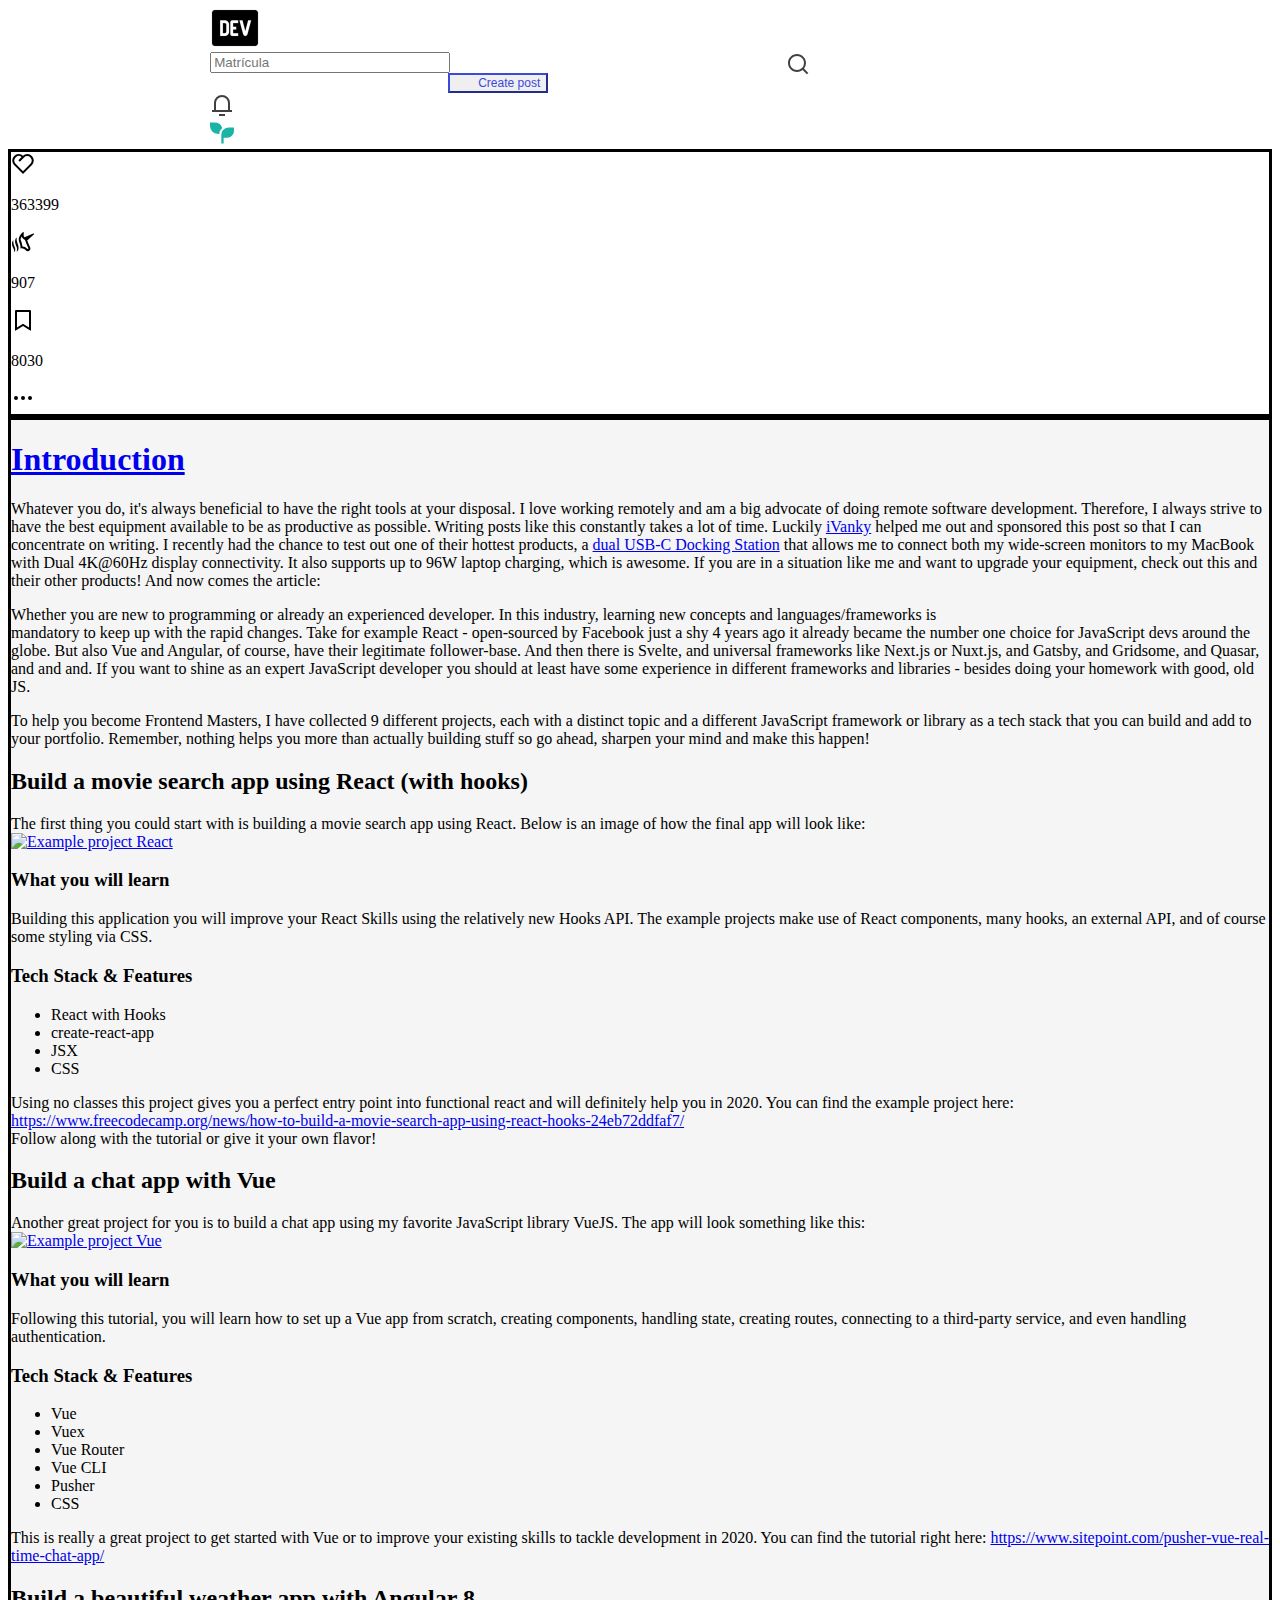
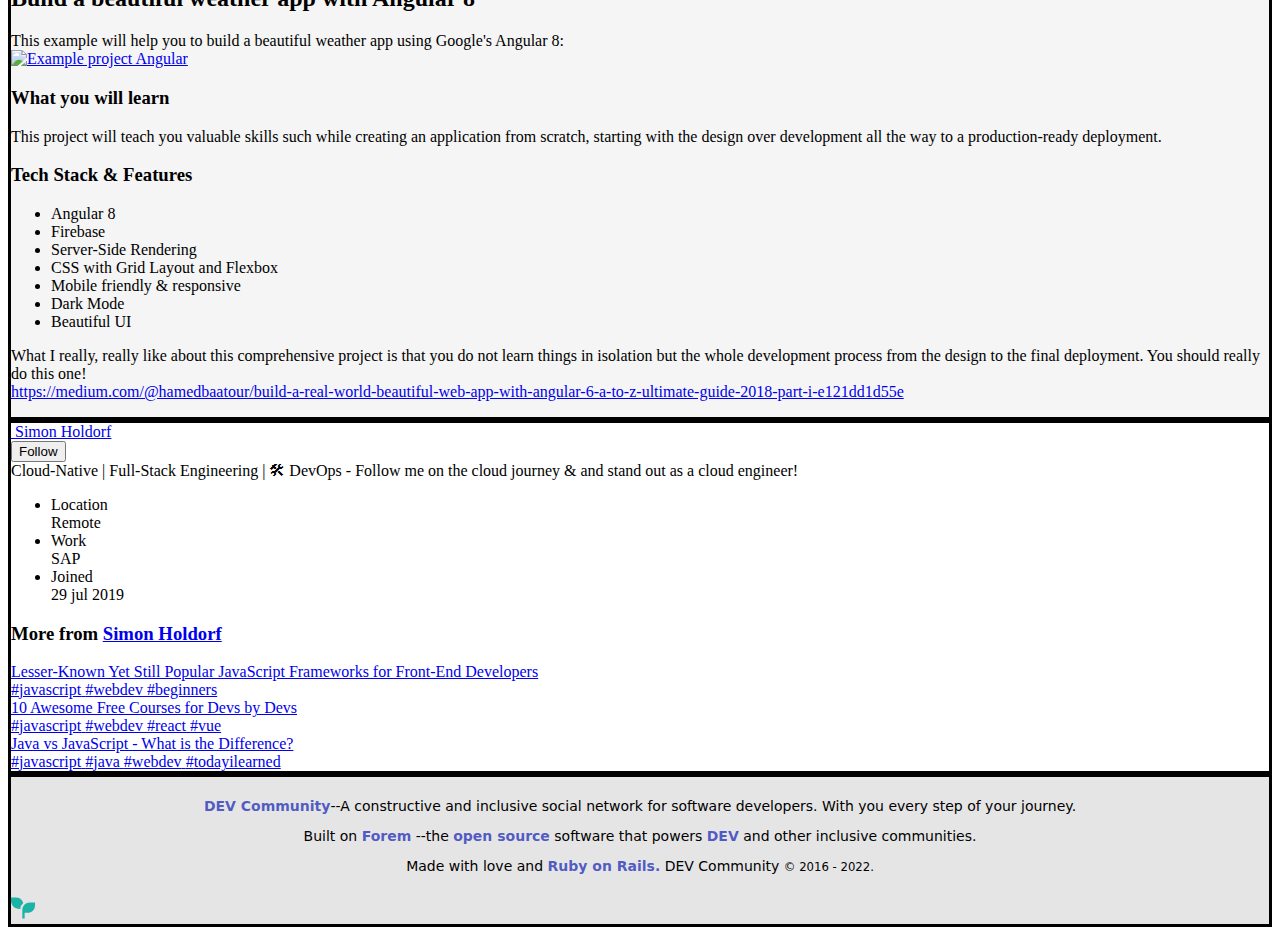
==== commit 995d6dd7: "footer updates" ====
--- a/pages/postCard.html
+++ b/pages/postCard.html
@@ -1,517 +1,557 @@
-<!DOCTYPE html>
-<html lang="en">
-
-<head>
-    <meta charset="UTF-8" />
-    <meta http-equiv="X-UA-Compatible" content="IE=edge" />
-    <meta name="viewport" content="width=device-width, initial-scale=1.0" />
-    <link rel="icon" href="../assets/svg/svg-export/Dev.png" />
-
-
-    <link href="https://cdn.jsdelivr.net/npm/bootstrap@5.2.0/dist/css/bootstrap.min.css" rel="stylesheet"
-        integrity="sha384-gH2yIJqKdNHPEq0n4Mqa/HGKIhSkIHeL5AyhkYV8i59U5AR6csBvApHHNl/vI1Bx" crossorigin="anonymous" />
-    <link rel="stylesheet" href="../css/style.css" />
-
-    <title>cardPost</title>
-</head>
-
-<body>
-    <!-- navbar  -->
-    <nav class="navbar sticky-top navbar-expand-lg bg-light">
-        <div class="container-fluid ctn-fluid">
-            <div class="navbar__ctm--movil">
-                <a class="btn btn__mobil" data-bs-toggle="offcanvas" href="#offcanvasExample" role="button"
-                    aria-controls="offcanvasExample">
-                    <span class="navbar-toggler-icon"></span>
-                </a>
-
-                <div class="offcanvas offcanvas-start desplegable-card" tabindex="-1" id="offcanvasExample"
-                    aria-labelledby="offcanvasExampleLabel">
-                    <div class="offcanvas-header">
-                        <h5 class="offcanvas-title" id="offcanvasExampleLabel">
-                            DEV Community
-                        </h5>
-                        <button type="button" class="btn-close" data-bs-dismiss="offcanvas" aria-label="Close"></button>
-                    </div>
-                    <article class="left--top">
-                        <ul>
-                            <li class="left--li">
-                                <img class="left--img" src="../assets/svg/svg-export/house.svg" alt="" />
-                                <a class="left--menu" href="../index.html">Home</a>
-                            </li>
-                            <li class="left--li">
-                                <img class="left--img" src="../assets/svg/svg-export/lavatrastes.svg" alt="" />
-                                <a class="left--menu" href="https://dev.to/readinglist">Reading List</a>
-                            </li>
-                            <li class="left--li">
-                                <img class="left--img" src="../assets/svg/svg-export/poema.svg" alt="" />
-                                <a class="left--menu" href="https://dev.to/listings">Listings</a>
-                            </li>
-                            <li class="left--li">
-                                <img class="left--img" src="../assets/svg/svg-export/microfono.svg" alt="" />
-                                <a class="left--menu" href="https://dev.to/pod">Podcast</a>
-                            </li>
-                            <li class="left--li">
-                                <img class="left--img" src="../assets/svg/svg-export/videocamara.svg" alt="" />
-                                <a class="left--menu" href="https://dev.to/videos">Video</a>
-                            </li>
-                            <li class="left--li">
-                                <img class="left--img" src="../assets/svg/svg-export/etiqueta de carton.svg" alt="" />
-                                <a class="left--menu" href="https://dev.to/tags">Tags</a>
-                            </li>
-                            <li class="left--li">
-                                <img class="left--img" src="../assets/svg/svg-export/foco.svg" alt="" />
-                                <a class="left--menu" href="https://dev.to/faq">FAQ</a>
-                            </li>
-                            <li class="left--li">
-                                <img class="left--img" src="../assets/svg/svg-export/bolsas.svg" alt="" />
-                                <a class="left--menu" href="https://shop.forem.com/">Forem Shop</a>
-                            </li>
-                            <li class="left--li">
-                                <img class="left--img" src="../assets/svg/svg-export/corazon.svg" alt="" />
-                                <a class="left--menu" href="https://dev.to/sponsorships">Sponsors</a>
-                            </li>
-                            <li class="left--li">
-                                <img class="left--img" src="../assets/svg/svg-export/logo dev arcoiris.svg" alt="" />
-                                <a class="left--menu" href="https://dev.to/about">About</a>
-                            </li>
-                            <li class="left--li">
-                                <img class="left--img" src="../assets/svg/svg-export/corneta.svg" alt="" />
-                                <a class="left--menu" href="https://dev.to/contact">Contact</a>
-                            </li>
-                            <li class="left--li">
-                                <img class="left--img" src="../assets/svg/svg-export/carpeta.svg" alt="" />
-                                <a class="left--menu" href="https://dev.to/guides">Guides</a>
-                            </li>
-                            <li class="left--li">
-                                <img class="left--img" src="../assets/svg/svg-export/dudoso.svg" alt="" />
-                                <a class="left--menu" href="https://dev.to/software-comparisons">Sofware comparisons</a>
-                            </li>
-                        </ul>
-                    </article>
-
-                    <article class="left--mid">
-                        <p>Other</p>
-                        <ul>
-                            <li>
-                                <img class="left--img" src="../assets/svg/svg-export/pulgar arriba.svg" alt="" />
-                                <a class="left--menu" href="https://dev.to/code-of-conduct">Code of Conduct</a>
-                            </li>
-                            <li>
-                                <img class="left--img" src="../assets/svg/svg-export/cara con lentes.svg" alt="" />
-                                <a class="left--menu" href="https://dev.to/privacy">Privacy Policy</a>
-                            </li>
-                            <li>
-                                <img class="left--img" src="../assets/svg/svg-export/ojos a la izquierda.svg" alt="" />
-                                <a class="left--menu" href="https://dev.to/terms">Teams of use</a>
-                            </li>
-                        </ul>
-                        <div class="container">
-                            <div class="row container-logs">
-                                <a class="col-2" href="https://twitter.com/thepracticaldev"><img
-                                        src="../assets/svg/svg-export/logo de twitter black.svg" alt=""></a>
-                                <a class="col-2" href="https://www.facebook.com/thepracticaldev"><img
-                                        src="../assets/svg/svg-export/logo de faacebook black.svg" alt=""></a>
-                                <a class="col-2" href="https://github.com/forem"><img
-                                        src="../assets/svg/svg-export/logo de github black.svg" alt=""></a>
-                                <a class="col-2" href="https://www.instagram.com/thepracticaldev/"><img
-                                        src="../assets/svg/svg-export/logo instagram black.svg" alt=""></a>
-                                <a class="col-2" href="https://www.twitch.tv/thepracticaldev"><img
-                                        src="../assets/svg/svg-export/logo twitch black.svg" alt=""></a>
-                            </div>
-                            <div class="row container-tags">
-                                <p class="col-6">My Tags</p>
-                                <a class="col-4" href=""><img src="../assets/svg/svg-export/logo pentagono.svg"
-                                        alt=""></a>
-                            </div>
-                        </div>
-                    </article>
-                </div>
-            </div>
-            <a class="navbar-brand navbar__ctn--img" href="../index.html"><img src="../assets/svg/svg-export/Dev.png"
-                    alt="" /></a>
-            <a class="navbar-brand navbar__mobile--search" href="#"><img id="userLogo"
-                    src="../assets/svg/svg-export/search.svg" align="right" /></a>
-            <a class="navbar-brand navbar__mobile--bell" href="#"><img src="../assets/svg/svg-export/bell.svg"
-                    alt="" /></a>
-            <a class="navbar-brand navbar__mobile--Octocat" href="#"><img src="../assets/svg/svg-export/Octocat.png"
-                    alt="" /></a>
-            <div class="container collapse navbar-collapse navbar__ctn--input">
-                <input name="usr" id="usr" type="text" class="form-control" placeholder="Search" />
-                <img id="userLogo" src="../assets/svg/svg-export/search.svg" align="right" />
-            </div>
-            <div class="collapse navbar-collapse navbar__ctn--listCTN" id="navbarNav">
-                <div class="container">
-                    <section class="row">
-                        <article class="col-5 ctn--listCTN-button">
-                            <button type="button" class="btn btn-outline">
-                                Create post
-                            </button>
-                        </article>
-                        <article class="col-2 ctn--listCTN-bell">
-                            <a href="#"><img src="../assets/svg/svg-export/bell.svg" alt="" /></a>
-                        </article>
-                        <article class="col-5 ctn--listCTN-profile">
-                            <a href="#"><img src="../assets/svg/svg-export/Octocat.png" alt="" /></a>
-                        </article>
-                    </section>
-                </div>
-            </div>
-
-        </div>
-    </nav>
-
-
-    <!-- comienza el contenedor  -->
-    <main class="container main">
-        <article class="row">
-            <!--  comienza aside left  -->
-            <aside class="col-2 aside1">
-                <div class="aside__div--left">
-                    <div class="aside__div--content">
-                        <div>
-                            <span><svg xmlns="http://www.w3.org/2000/svg" width="24" height="24" viewBox="0 0 24 24"
-                                    role="img" aria-hidden="true" class="crayons-icon">
-                                    <path
-                                        d="M21.179 12.794l.013.014L12 22l-9.192-9.192.013-.014A6.5 6.5 0 0112 3.64a6.5 6.5 0 019.179 9.154zM4.575 5.383a4.5 4.5 0 000 6.364L12 19.172l7.425-7.425a4.5 4.5 0 10-6.364-6.364L8.818 9.626 7.404 8.21l3.162-3.162a4.5 4.5 0 00-5.99.334l-.001.001z">
-                                    </path>
-                                </svg></span>
-                            <p>3</p>
-                        </div>
-                        <div>
-                            <span>
-                                <svg xmlns="http://www.w3.org/2000/svg" width="24" height="24" role="img"
-                                    aria-hidden="true" class="crayons-icon">
-                                    <path
-                                        d="M5.645 8.013c.013-.265-.261-.323-.4-.183-1.16 1.17-1.822 3.865-.344 7.32.294.961 1.938 3.19.84 6.131l-.003.006c-.094.255.206.404.366.263 1.395-1.226 1.933-3.593 1.1-6.375-.488-1.657-1.955-4.226-1.559-7.162zm-3.22 2.738c.05-.137-.124-.417-.326-.225-.939.893-1.316 2.863-.976 4.605.547 2.878 2.374 3.526 2.066 6.629-.028.102.176.38.348.154 1.546-2.033.409-4.453-.241-6.006-1.005-2.386-1.087-4.118-.871-5.157z"
-                                        fill="#08090A"></path>
-                                    <path fill-rule="evenodd" clip-rule="evenodd"
-                                        d="M13.622 7.223l8.579-3.68c.598-.256 1.087.547.6.985l-6.618 5.941c.881 2.043 2.738 6.34 2.931 6.775 1.348 3.031-2.055 4.918-3.807 3.583a7.027 7.027 0 01-.623-.574c-.974-.965-2.419-2.398-5.207-1.877.284-2.115-.313-3.737-.883-5.288-.38-1.032-.747-2.032-.837-3.124-.346-3.329 3.763-8.23 4.696-7.953.386.115.326 1.229.266 2.319-.051.948-.102 1.88.143 2.12.145.142.428.43.76.773zM11.5 16.5l2.5.5 2.5 2 1-.5-2-4.5-1.5-4-1.5-1-1-1-1-1.5L10 8l-.5 1.5 1 2.5 1 4.5z">
-                                    </path>
-                                </svg>
-                            </span>
-                            <p>907</p>
-                        </div>
-                        <div>
-                            <span>
-                                <svg xmlns="http://www.w3.org/2000/svg" width="24" height="24" viewBox="0 0 24 24"
-                                    role="img" aria-hidden="true" class="crayons-icon">
-                                    <path
-                                        d="M5 2h14a1 1 0 011 1v19.143a.5.5 0 01-.766.424L12 18.03l-7.234 4.536A.5.5 0 014 22.143V3a1 1 0 011-1zm13 2H6v15.432l6-3.761 6 3.761V4z">
-                                    </path>
-                                </svg>
-                            </span>
-                            <p>8030</p>
-                        </div>
-                        <div>
-                            <span>
-                                <svg xmlns="http://www.w3.org/2000/svg" width="24" height="24" role="img"
-                                    aria-labelledby="a2ydasktvrq1hn02ooakrtet5u37ei0k" aria-hidden="true"
-                                    class="crayons-icon dropdown-icon">
-                                    <title id="a2ydasktvrq1hn02ooakrtet5u37ei0k">More...</title>
-                                    <path fill-rule="evenodd" clip-rule="evenodd"
-                                        d="M7 12a2 2 0 11-4 0 2 2 0 014 0zm7 0a2 2 0 11-4 0 2 2 0 014 0zm5 2a2 2 0 100-4 2 2 0 000 4z">
-                                    </path>
-                                </svg>
-                            </span>
-                        </div>
-                    </div>
-                </div>
-            </aside>
-            <!-- termina aside left  -->
-            <!-- comienza main container  -->
-            <div class="col-9 card main__ctn">
-                <h1>
-                    <a href="../index.html">Introduction</a>
-                </h1>
-                <p>Whatever you do, it's always beneficial to have the right tools at your disposal.
-                    I love working
-                    remotely and am a big advocate of doing remote software development. Therefore,
-                    I always strive to
-                    have the best equipment available to be as productive as possible. Writing posts
-                    like this
-                    constantly takes a lot of time. Luckily <a href="https://ivanky.com/">iVanky</a> <br>
-                    <img class="main__img" src="../images/fondorosa.jpeg" alt=""> <br>
-                    helped me out and
-                    sponsored this post so that I can concentrate on writing. I recently had the
-                    chance to test out one
-                    of their hottest products, a <a href="https://ivanky.com/product/dual-usbc-docking-station">
-                        dual
-                        USB-C Docking Station</a>that allows me to connect both my wide-screen
-                    monitors to my MacBook
-                    with Dual 4K@60Hz display connectivity. It also supports up to 96W laptop
-                    charging, which is
-                    awesome. If you are in a situation like me and want to upgrade your equipment,
-                    check out this and
-                    their other products! And now comes the article:
-                </p>
-                <img class="main__img" src="../images/code.png" alt="">
-                <p>Whether you are new to programming or already an experienced developer. In this
-                    industry, learning
-                    new concepts and languages/frameworks is<br>
-                    mandatory to keep up with the rapid changes. Take for example React -
-                    open-sourced by Facebook just
-                    a shy 4 years ago it already became the number one choice for JavaScript devs
-                    around the globe. But
-                    also Vue and Angular, of course, have their legitimate follower-base. And then
-                    there is Svelte, and
-                    universal frameworks like Next.js or Nuxt.js, and Gatsby, and Gridsome, and
-                    Quasar, and and and. If
-                    you want to shine as an expert JavaScript developer you should at least have
-                    some experience in
-                    different frameworks and libraries - besides doing your homework with good, old
-                    JS.</p>
-                <img class="main__img" src="../images/mario-world.gif" alt="">
-                <p>To help you become Frontend Masters, I have collected 9 different projects, each
-                    with a distinct
-                    topic and a different JavaScript framework or library as a tech stack that you
-                    can build and add to
-                    your portfolio. Remember, nothing helps you more than actually building stuff so
-                    go ahead, sharpen
-                    your mind and make this happen!</p>
-                <img class="main__img" src="../images/tetrisgif.gif" alt="">
-                <h2>
-                    <a name="build-a-movie-search-app-using-react-with-hooks"
-                        href="#build-a-movie-search-app-using-react-with-hooks">
-                    </a>
-                    Build a movie search app using React (with hooks)
-                </h2>
-                <p>The first thing you could start with is building a movie search app using React.
-                    Below is an image of
-                    how the final app will look like:<br>
-                </p>
-                <h3>
-                    <a name="what-you-will-learn" href="#what-you-will-learn">
-                    </a>
-                    What you will learn
-                </h3>
-                <p>Building this application you will improve your React Skills using the relatively
-                    new Hooks API. The
-                    example projects make use of React components, many hooks, an external API, and
-                    of course some
-                    styling via CSS.</p>
-                <h3>
-                    <a name="tech-stack-amp-features" href="#tech-stack-amp-features">
-                    </a>
-                    Tech Stack &amp; Features
-                </h3>
-                <img class="main__img" src="../images/applegif.gif" alt="">
-                <ul>
-                    <li>React with Hooks</li>
-                    <li>create-react-app</li>
-                    <li>JSX</li>
-                    <li>CSS</li>
-                </ul>
-                <p>Using no classes this project gives you a perfect entry point into functional
-                    react and will
-                    definitely help you in 2020. You can find the example project here: <a
-                        href="https://www.freecodecamp.org/news/how-to-build-a-movie-search-app-using-react-hooks-24eb72ddfaf7/">https://www.freecodecamp.org/news/how-to-build-a-movie-search-app-using-react-hooks-24eb72ddfaf7/</a><br>
-                    Follow along with the tutorial or give it your own flavor!</p>
-                <h2>
-                    <a name="build-a-chat-app-with-vue" href="#build-a-chat-app-with-vue">
-                    </a>
-                    Build a chat app with Vue
-                </h2>
-                <p>Another great project for you is to build a chat app using my favorite JavaScript
-                    library VueJS. The
-                    app will look something like this:<br>
-                    <img class="main__img" src="../images/black.png" alt="">
-                </p>
-                <h3>
-                    <a name="what-you-will-learn" href="#what-you-will-learn">
-                    </a>
-                    What you will learn
-                </h3>
-                <p>Following this tutorial, you will learn how to set up a Vue app from scratch,
-                    creating components,
-                    handling state, creating routes, connecting to a third-party service, and even
-                    handling
-                    authentication.</p>
-                <h3>
-                    <a name="tech-stack-amp-features" href="#tech-stack-amp-features">
-                    </a>
-                    Tech Stack &amp; Features
-                </h3>
-
-                <ul>
-                    <li>Vue</li>
-                    <li>Vuex</li>
-                    <li>Vue Router</li>
-                    <li>Vue CLI</li>
-                    <li>Pusher</li>
-                    <li>CSS</li>
-                </ul>
-                <p>This is really a great project to get started with Vue or to improve your
-                    existing skills to tackle
-                    development in 2020. You can find the tutorial right here: <a
-                        href="https://www.sitepoint.com/pusher-vue-real-time-chat-app/">https://www.sitepoint.com/pusher-vue-real-time-chat-app/</a>
-                </p>
-                <h2>
-                    <a name="build-a-beautiful-weather-app-with-angular-8"
-                        href="#build-a-beautiful-weather-app-with-angular-8">
-                    </a>
-                    Build a beautiful weather app with Angular 8
-                </h2>
-                <p>This example will help you to build a beautiful weather app using Google's
-                    Angular 8:<br>
-                    <img class="main__img" src="../images/new.png" alt="">
-                <h3>
-                    <a name="what-you-will-learn" href="#what-you-will-learn">
-                    </a>
-                    What you will learn
-                </h3>
-
-                <p>This project will teach you valuable skills such while creating an application
-                    from scratch, starting
-                    with the design over development all the way to a production-ready deployment.
-                </p>
-
-                <h3>
-                    <a name="tech-stack-amp-features" href="#tech-stack-amp-features">
-                    </a>
-                    Tech Stack &amp; Features
-                </h3>
-
-                <ul>
-                    <li>Angular 8</li>
-                    <li>Firebase</li>
-                    <li>Server-Side Rendering</li>
-                    <li>CSS with Grid Layout and Flexbox</li>
-                    <li>Mobile friendly &amp; responsive</li>
-                    <li>Dark Mode</li>
-                    <li>Beautiful UI</li>
-                </ul>
-                <p>What I really, really like about this comprehensive project is that you do not
-                    learn things in
-                    isolation but the whole development process from the design to the final
-                    deployment. You should
-                    really do this one!<br>
-                    <a
-                        href="https://medium.com/@hamedbaatour/build-a-real-world-beautiful-web-app-with-angular-6-a-to-z-ultimate-guide-2018-part-i-e121dd1d55e">https://medium.com/@hamedbaatour/build-a-real-world-beautiful-web-app-with-angular-6-a-to-z-ultimate-guide-2018-part-i-e121dd1d55e</a>
-                </p>
-        </div>
-        <!-- termina main container  -->
-        <!-- comienza aside right  -->
-        <aside class="col-2 aside2 card ">
-            <div class="crayons-layout__sidebar-right" aria-label="Author details">
-                <div class="crayons-article-sticky grid gap-4 break-word" id="article-show-primary-sticky-nav">
-                    <div>
-                        <div class="-mt-4">
-                            <a href="/simonholdorf" class="flex">
-                                <span class="crayons-avatar crayons-avatar--xl  mr-2 shrink-0">
-                                    <img src="https://res.cloudinary.com/practicaldev/image/fetch/s--lLxl9wZX--/c_fill,f_auto,fl_progressive,h_90,q_auto,w_90/https://dev-to-uploads.s3.amazonaws.com/uploads/user/profile_image/203467/61060b32-0fe3-443c-99e4-a6333e0e5d4e.jpeg"
-                                        class="crayons-avatar__image" alt="" loading="lazy">
-                                </span>
-                                <br>
-                                <span class="crayons-link crayons-subtitle-2 mt-5">Simon Holdorf</span>
-                            </a>
-                        </div>
-
-                        <div class="print-hidden">
-                            <button type="button" class="btn btn-primary btn-primary--aside2">Follow</button>
-                        </div>
-                        <div class="color-base-70">
-                            Cloud-Native |<br>
-                            Full-Stack Engineering | 🛠 DevOps - <br>
-                            Follow me on the cloud journey &amp;
-                            and stand out as a cloud engineer!
-                        </div>
-                        <div class="user-metadata-details">
-                            <ul class="user-metadata-details-inner">
-                                <li>
-                                    <div class="key">
-                                        Location
-                                    </div>
-                                    <div class="value">
-                                        Remote
-                                    </div>
-                                </li>
-                                <li>
-                                    <div class="key">
-                                        Work
-                                    </div>
-                                    <div class="value">
-                                        SAP
-                                    </div>
-                                </li>
-                                <li>
-                                    <div class="key">
-                                        Joined
-                                    </div>
-                                    <div class="value">
-                                        <time datetime="2019-07-29T17:46:49Z" class="date">29 jul 2019</time>
-                                    </div>
-                                </li>
-                            </ul>
-                        </div>
-                    </div>
-                    <div class="crayons-card crayons-card--secondary">
-                        <header class="crayons-card__header">
-                            <h3 class="crayons-subtitle-2">
-                                More from <a href="/simonholdorf">Simon Holdorf</a>
-                            </h3>
-                        </header>
-                        <div>
-                            <a class="crayons-link crayons-link--contentful"
-                                href="/simonholdorf/lesser-known-yet-still-popular-javascript-frameworks-for-front-end-developers-1c53">
-                                Lesser-Known Yet Still Popular JavaScript Frameworks for Front-End Developers
-                                <div class="crayons-link__secondary -ml-1">
-                                    <span class="mr-1"><span class="opacity-50">#</span>javascript</span>
-                                    <span class="mr-1"><span class="opacity-50">#</span>webdev</span>
-                                    <span class="mr-1"><span class="opacity-50">#</span>beginners</span>
-                                </div>
-                            </a>
-                            <a class="crayons-link crayons-link--contentful"
-                                href="/simonholdorf/10-awesome-free-courses-for-devs-by-devs-15ci">
-                                10 Awesome Free Courses for Devs by Devs
-                                <div class="crayons-link__secondary -ml-1">
-                                    <span class="mr-1"><span class="opacity-50">#</span>javascript</span>
-                                    <span class="mr-1"><span class="opacity-50">#</span>webdev</span>
-                                    <span class="mr-1"><span class="opacity-50">#</span>react</span>
-                                    <span class="mr-1"><span class="opacity-50">#</span>vue</span>
-                                </div>
-                            </a>
-                            <a class="crayons-link crayons-link--contentful"
-                                href="/simonholdorf/java-vs-javascript-what-is-the-difference-19eg">
-                                Java vs JavaScript - What is the Difference?
-                                <div class="crayons-link__secondary -ml-1">
-                                    <span class="mr-1"><span class="opacity-50">#</span>javascript</span>
-                                    <span class="mr-1"><span class="opacity-50">#</span>java</span>
-                                    <span class="mr-1"><span class="opacity-50">#</span>webdev</span>
-                                    <span class="mr-1"><span class="opacity-50">#</span>todayilearned</span>
-                                </div>
-                            </a>
-                        </div>
-                    </div>
-                </div>
-            </div>
-        </aside>
-        <!-- termina aside right  -->
-        </article>
-    </main>
-    <!-- Start of Footer-->
-    <footer style="border:solid ;" class="container-fluid">
-        <div class="row">
-            <article class="col-6">
-                <p>
-                    <a href="#">DEV Community</a> --A constructive and inclusive social network for
-                    software developers. With you every step of your journey. <br>
-                    Built on <a href="#">Forem</a> --the <a href="#">open source</a>
-                    software that powers <a href="#">DEV</a> and other inclusive communities. <br>
-                    Made with love and <a href="#">Ruby on Rails.</a> DEV Community
-                    <small>© 2016 - 2022.</small>
-                </p>
-                <span>
-                    <img src="../assets/svg/svg-export/planta.svg" alt="Plant Green">
-                </span>
-            </article>
-        </div>
-    </footer>
-
-    <script src="https://cdn.jsdelivr.net/npm/bootstrap@5.2.0/dist/js/bootstrap.bundle.min.js"
-        integrity="sha384-A3rJD856KowSb7dwlZdYEkO39Gagi7vIsF0jrRAoQmDKKtQBHUuLZ9AsSv4jD4Xa"
-        crossorigin="anonymous"></script>
-
-</body>
-
+<!DOCTYPE html>
+<html lang="en">
+
+<head>
+    <meta charset="UTF-8" />
+    <meta http-equiv="X-UA-Compatible" content="IE=edge" />
+    <meta name="viewport" content="width=device-width, initial-scale=1.0" />
+    <link rel="icon" href="../assets/svg/svg-export/Dev.png" />
+
+
+    <link href="https://cdn.jsdelivr.net/npm/bootstrap@5.2.0/dist/css/bootstrap.min.css" rel="stylesheet"
+        integrity="sha384-gH2yIJqKdNHPEq0n4Mqa/HGKIhSkIHeL5AyhkYV8i59U5AR6csBvApHHNl/vI1Bx" crossorigin="anonymous" />
+    <link rel="stylesheet" href="../css/style.css" />
+
+    <title>cardPost</title>
+</head>
+
+<body>
+    <!-- navbar  -->
+    <nav class="navbar sticky-top navbar-expand-lg bg-light">
+        <div class="container-fluid ctn-fluid">
+            <div class="navbar__ctm--movil">
+                <a class="btn btn__mobil" data-bs-toggle="offcanvas" href="#offcanvasExample" role="button"
+                    aria-controls="offcanvasExample">
+                    <span class="navbar-toggler-icon"></span>
+                </a>
+
+                <div class="offcanvas offcanvas-start desplegable-card" tabindex="-1" id="offcanvasExample"
+                    aria-labelledby="offcanvasExampleLabel">
+                    <div class="offcanvas-header">
+                        <h5 class="offcanvas-title" id="offcanvasExampleLabel">
+                            DEV Community
+                        </h5>
+                        <button type="button" class="btn-close" data-bs-dismiss="offcanvas" aria-label="Close"></button>
+                    </div>
+                    <article class="left--top">
+                        <ul>
+                            <li class="left--li">
+                                <img class="left--img" src="../assets/svg/svg-export/house.svg" alt="" />
+                                <a class="left--menu" href="../index.html">Home</a>
+                            </li>
+                            <li class="left--li">
+                                <img class="left--img" src="../assets/svg/svg-export/lavatrastes.svg" alt="" />
+                                <a class="left--menu" href="https://dev.to/readinglist">Reading List</a>
+                            </li>
+                            <li class="left--li">
+                                <img class="left--img" src="../assets/svg/svg-export/poema.svg" alt="" />
+                                <a class="left--menu" href="https://dev.to/listings">Listings</a>
+                            </li>
+                            <li class="left--li">
+                                <img class="left--img" src="../assets/svg/svg-export/microfono.svg" alt="" />
+                                <a class="left--menu" href="https://dev.to/pod">Podcast</a>
+                            </li>
+                            <li class="left--li">
+                                <img class="left--img" src="../assets/svg/svg-export/videocamara.svg" alt="" />
+                                <a class="left--menu" href="https://dev.to/videos">Video</a>
+                            </li>
+                            <li class="left--li">
+                                <img class="left--img" src="../assets/svg/svg-export/etiqueta de carton.svg" alt="" />
+                                <a class="left--menu" href="https://dev.to/tags">Tags</a>
+                            </li>
+                            <li class="left--li">
+                                <img class="left--img" src="../assets/svg/svg-export/foco.svg" alt="" />
+                                <a class="left--menu" href="https://dev.to/faq">FAQ</a>
+                            </li>
+                            <li class="left--li">
+                                <img class="left--img" src="../assets/svg/svg-export/bolsas.svg" alt="" />
+                                <a class="left--menu" href="https://shop.forem.com/">Forem Shop</a>
+                            </li>
+                            <li class="left--li">
+                                <img class="left--img" src="../assets/svg/svg-export/corazon.svg" alt="" />
+                                <a class="left--menu" href="https://dev.to/sponsorships">Sponsors</a>
+                            </li>
+                            <li class="left--li">
+                                <img class="left--img" src="../assets/svg/svg-export/logo dev arcoiris.svg" alt="" />
+                                <a class="left--menu" href="https://dev.to/about">About</a>
+                            </li>
+                            <li class="left--li">
+                                <img class="left--img" src="../assets/svg/svg-export/corneta.svg" alt="" />
+                                <a class="left--menu" href="https://dev.to/contact">Contact</a>
+                            </li>
+                            <li class="left--li">
+                                <img class="left--img" src="../assets/svg/svg-export/carpeta.svg" alt="" />
+                                <a class="left--menu" href="https://dev.to/guides">Guides</a>
+                            </li>
+                            <li class="left--li">
+                                <img class="left--img" src="../assets/svg/svg-export/dudoso.svg" alt="" />
+                                <a class="left--menu" href="https://dev.to/software-comparisons">Sofware comparisons</a>
+                            </li>
+                        </ul>
+                    </article>
+
+                    <article class="left--mid">
+                        <p>Other</p>
+                        <ul>
+                            <li>
+                                <img class="left--img" src="../assets/svg/svg-export/pulgar arriba.svg" alt="" />
+                                <a class="left--menu" href="https://dev.to/code-of-conduct">Code of Conduct</a>
+                            </li>
+                            <li>
+                                <img class="left--img" src="../assets/svg/svg-export/cara con lentes.svg" alt="" />
+                                <a class="left--menu" href="https://dev.to/privacy">Privacy Policy</a>
+                            </li>
+                            <li>
+                                <img class="left--img" src="../assets/svg/svg-export/ojos a la izquierda.svg" alt="" />
+                                <a class="left--menu" href="https://dev.to/terms">Teams of use</a>
+                            </li>
+                        </ul>
+                        <div class="container">
+                            <div class="row container-logs">
+                                <a class="col-2" href="https://twitter.com/thepracticaldev"><img
+                                        src="../assets/svg/svg-export/logo de twitter black.svg" alt=""></a>
+                                <a class="col-2" href="https://www.facebook.com/thepracticaldev"><img
+                                        src="../assets/svg/svg-export/logo de faacebook black.svg" alt=""></a>
+                                <a class="col-2" href="https://github.com/forem"><img
+                                        src="../assets/svg/svg-export/logo de github black.svg" alt=""></a>
+                                <a class="col-2" href="https://www.instagram.com/thepracticaldev/"><img
+                                        src="../assets/svg/svg-export/logo instagram black.svg" alt=""></a>
+                                <a class="col-2" href="https://www.twitch.tv/thepracticaldev"><img
+                                        src="../assets/svg/svg-export/logo twitch black.svg" alt=""></a>
+                            </div>
+                            <div class="row container-tags">
+                                <p class="col-6">My Tags</p>
+                                <a class="col-4" href=""><img src="../assets/svg/svg-export/logo pentagono.svg"
+                                        alt=""></a>
+                            </div>
+                        </div>
+                    </article>
+                </div>
+            </div>
+
+            <a class="navbar-brand navbar__ctn--img" href="../index.html"><img src="../assets/svg/svg-export/Dev.png" alt="" /></a>
+            <a class="navbar-brand navbar__mobile--search" href="#"><img id="userLogo"
+                    src="../assets/svg/svg-export/search.svg" align="right" /></a>
+            <a class="navbar-brand navbar__mobile--bell" href="#"><img src="../assets/svg/svg-export/bell.svg"
+                    alt="" /></a>
+            <a class="navbar-brand navbar__mobile--planta" href="#"><img src="../assets/svg/svg-export/planta.svg"
+                    alt="" /></a>
+
+            <div class="container collapse navbar-collapse navbar__ctn--input">
+                <input name="usr" id="usr" type="text" class="form-control" placeholder="Matrícula" />
+                <img id="userLogo" src="../assets/svg/svg-export/search.svg" align="right" />
+            </div>
+
+            <div class="collapse navbar-collapse navbar__ctn--listCTN" id="navbarNav">
+                <div class="container">
+                    <section class="row">
+                        <article class="col-5 ctn--listCTN-button">
+                            <button type="button" class="btn btn-outline">
+                                Create post
+                            </button>
+                        </article>
+                        <article class="col-2 ctn--listCTN-bell">
+                            <a href="#"><img src="../assets/svg/svg-export/bell.svg" alt="" /></a>
+                        </article>
+                        <article class="col-5 ctn--listCTN-profile">
+                            <a href="#"><img src="../assets/svg/svg-export/planta.svg" alt="" /></a>
+                        </article>
+                    </section>
+                </div>
+            </div>
+
+        </div>
+    </nav>
+
+
+    <!-- comienza el contenedor  -->
+    <main class="container">
+        <article class="row">
+            <!-- aside left  -->
+            <aside style="border:solid ;" class="col-1">
+                <div class="aside__div">
+                    <div class="aside__div--content">
+                        <div>
+                            <span><svg xmlns="http://www.w3.org/2000/svg" width="24" height="24" viewBox="0 0 24 24"
+                                    role="img" aria-hidden="true" class="crayons-icon">
+                                    <path
+                                        d="M21.179 12.794l.013.014L12 22l-9.192-9.192.013-.014A6.5 6.5 0 0112 3.64a6.5 6.5 0 019.179 9.154zM4.575 5.383a4.5 4.5 0 000 6.364L12 19.172l7.425-7.425a4.5 4.5 0 10-6.364-6.364L8.818 9.626 7.404 8.21l3.162-3.162a4.5 4.5 0 00-5.99.334l-.001.001z">
+                                    </path>
+                                </svg></span>
+                            <p>363399</p>
+                        </div>
+                        <div>
+                            <span>
+                                <svg xmlns="http://www.w3.org/2000/svg" width="24" height="24" role="img"
+                                    aria-hidden="true" class="crayons-icon">
+                                    <path
+                                        d="M5.645 8.013c.013-.265-.261-.323-.4-.183-1.16 1.17-1.822 3.865-.344 7.32.294.961 1.938 3.19.84 6.131l-.003.006c-.094.255.206.404.366.263 1.395-1.226 1.933-3.593 1.1-6.375-.488-1.657-1.955-4.226-1.559-7.162zm-3.22 2.738c.05-.137-.124-.417-.326-.225-.939.893-1.316 2.863-.976 4.605.547 2.878 2.374 3.526 2.066 6.629-.028.102.176.38.348.154 1.546-2.033.409-4.453-.241-6.006-1.005-2.386-1.087-4.118-.871-5.157z"
+                                        fill="#08090A"></path>
+                                    <path fill-rule="evenodd" clip-rule="evenodd"
+                                        d="M13.622 7.223l8.579-3.68c.598-.256 1.087.547.6.985l-6.618 5.941c.881 2.043 2.738 6.34 2.931 6.775 1.348 3.031-2.055 4.918-3.807 3.583a7.027 7.027 0 01-.623-.574c-.974-.965-2.419-2.398-5.207-1.877.284-2.115-.313-3.737-.883-5.288-.38-1.032-.747-2.032-.837-3.124-.346-3.329 3.763-8.23 4.696-7.953.386.115.326 1.229.266 2.319-.051.948-.102 1.88.143 2.12.145.142.428.43.76.773zM11.5 16.5l2.5.5 2.5 2 1-.5-2-4.5-1.5-4-1.5-1-1-1-1-1.5L10 8l-.5 1.5 1 2.5 1 4.5z">
+                                    </path>
+                                </svg>
+                            </span>
+                            <p>907</p>
+                        </div>
+                        <div>
+                            <span>
+                                <svg xmlns="http://www.w3.org/2000/svg" width="24" height="24" viewBox="0 0 24 24"
+                                    role="img" aria-hidden="true" class="crayons-icon">
+                                    <path
+                                        d="M5 2h14a1 1 0 011 1v19.143a.5.5 0 01-.766.424L12 18.03l-7.234 4.536A.5.5 0 014 22.143V3a1 1 0 011-1zm13 2H6v15.432l6-3.761 6 3.761V4z">
+                                    </path>
+                                </svg>
+                            </span>
+                            <p>8030</p>
+                        </div>
+                        <div>
+                            <span>
+                                <svg xmlns="http://www.w3.org/2000/svg" width="24" height="24" role="img"
+                                    aria-labelledby="a2ydasktvrq1hn02ooakrtet5u37ei0k" aria-hidden="true"
+                                    class="crayons-icon dropdown-icon">
+                                    <title id="a2ydasktvrq1hn02ooakrtet5u37ei0k">More...</title>
+                                    <path fill-rule="evenodd" clip-rule="evenodd"
+                                        d="M7 12a2 2 0 11-4 0 2 2 0 014 0zm7 0a2 2 0 11-4 0 2 2 0 014 0zm5 2a2 2 0 100-4 2 2 0 000 4z">
+                                    </path>
+                                </svg>
+                            </span>
+                        </div>
+                    </div>
+                </div>
+            </aside>
+            <!-- main container  -->
+            <div style="border:solid ;" class="col-9 main">
+                <article class="main__article">
+                    <div class="main__article--content">
+                        <div class="crayons-article__main">
+                            <div class="crayons-article__body text-styles spec__body" data-article-id="185402"
+                                id="article-body">
+                                <h1>
+                                    <a href="../index.html">Introduction</a>
+
+                                </h1>
+
+                                <p>Whatever you do, it's always beneficial to have the right tools at your disposal.
+                                    I love working
+                                    remotely and am a big advocate of doing remote software development. Therefore,
+                                    I always strive to
+                                    have the best equipment available to be as productive as possible. Writing posts
+                                    like this
+                                    constantly takes a lot of time. Luckily <a href="https://ivanky.com/">iVanky</a>
+                                    helped me out and
+                                    sponsored this post so that I can concentrate on writing. I recently had the
+                                    chance to test out one
+                                    of their hottest products, a <a
+                                        href="https://ivanky.com/product/dual-usbc-docking-station">dual
+                                        USB-C Docking Station</a> that allows me to connect both my wide-screen
+                                    monitors to my MacBook
+                                    with Dual 4K@60Hz display connectivity. It also supports up to 96W laptop
+                                    charging, which is
+                                    awesome. If you are in a situation like me and want to upgrade your equipment,
+                                    check out this and
+                                    their other products! And now comes the article:</p>
+
+                                <p>Whether you are new to programming or already an experienced developer. In this
+                                    industry, learning
+                                    new concepts and languages/frameworks is<br>
+                                    mandatory to keep up with the rapid changes. Take for example React -
+                                    open-sourced by Facebook just
+                                    a shy 4 years ago it already became the number one choice for JavaScript devs
+                                    around the globe. But
+                                    also Vue and Angular, of course, have their legitimate follower-base. And then
+                                    there is Svelte, and
+                                    universal frameworks like Next.js or Nuxt.js, and Gatsby, and Gridsome, and
+                                    Quasar, and and and. If
+                                    you want to shine as an expert JavaScript developer you should at least have
+                                    some experience in
+                                    different frameworks and libraries - besides doing your homework with good, old
+                                    JS.</p>
+
+                                <p>To help you become Frontend Masters, I have collected 9 different projects, each
+                                    with a distinct
+                                    topic and a different JavaScript framework or library as a tech stack that you
+                                    can build and add to
+                                    your portfolio. Remember, nothing helps you more than actually building stuff so
+                                    go ahead, sharpen
+                                    your mind and make this happen!</p>
+
+                                <h2>
+                                    <a name="build-a-movie-search-app-using-react-with-hooks"
+                                        href="#build-a-movie-search-app-using-react-with-hooks">
+                                    </a>
+                                    Build a movie search app using React (with hooks)
+                                </h2>
+
+                                <p>The first thing you could start with is building a movie search app using React.
+                                    Below is an image of
+                                    how the final app will look like:<br>
+                                    <a href="https://res.cloudinary.com/practicaldev/image/fetch/s--INXm52ys--/c_limit%2Cf_auto%2Cfl_progressive%2Cq_auto%2Cw_880/https://cdn-media-1.freecodecamp.org/images/kbYsxsxb2D7mBhdlEmUrpMhRmOcQoR79vtT1"
+                                        class="article-body-image-wrapper"><img
+                                            src="https://res.cloudinary.com/practicaldev/image/fetch/s--INXm52ys--/c_limit%2Cf_auto%2Cfl_progressive%2Cq_auto%2Cw_880/https://cdn-media-1.freecodecamp.org/images/kbYsxsxb2D7mBhdlEmUrpMhRmOcQoR79vtT1"
+                                            alt="Example project React" loading="lazy"></a>
+                                </p>
+
+                                <h3>
+                                    <a name="what-you-will-learn" href="#what-you-will-learn">
+                                    </a>
+                                    What you will learn
+                                </h3>
+
+                                <p>Building this application you will improve your React Skills using the relatively
+                                    new Hooks API. The
+                                    example projects make use of React components, many hooks, an external API, and
+                                    of course some
+                                    styling via CSS.</p>
+
+                                <h3>
+                                    <a name="tech-stack-amp-features" href="#tech-stack-amp-features">
+                                    </a>
+                                    Tech Stack &amp; Features
+                                </h3>
+
+                                <ul>
+                                    <li>React with Hooks</li>
+                                    <li>create-react-app</li>
+                                    <li>JSX</li>
+                                    <li>CSS</li>
+                                </ul>
+
+                                <p>Using no classes this project gives you a perfect entry point into functional
+                                    react and will
+                                    definitely help you in 2020. You can find the example project here: <a
+                                        href="https://www.freecodecamp.org/news/how-to-build-a-movie-search-app-using-react-hooks-24eb72ddfaf7/">https://www.freecodecamp.org/news/how-to-build-a-movie-search-app-using-react-hooks-24eb72ddfaf7/</a><br>
+                                    Follow along with the tutorial or give it your own flavor!</p>
+
+                                <h2>
+                                    <a name="build-a-chat-app-with-vue" href="#build-a-chat-app-with-vue">
+                                    </a>
+                                    Build a chat app with Vue
+                                </h2>
+
+                                <p>Another great project for you is to build a chat app using my favorite JavaScript
+                                    library VueJS. The
+                                    app will look something like this:<br>
+                                    <a href="https://res.cloudinary.com/practicaldev/image/fetch/s--3aeOOFQq--/c_limit%2Cf_auto%2Cfl_progressive%2Cq_auto%2Cw_880/https://dab1nmslvvntp.cloudfront.net/wp-content/uploads/2018/12/154507977914-chatdashboard.png"
+                                        class="article-body-image-wrapper"><img
+                                            src="https://res.cloudinary.com/practicaldev/image/fetch/s--3aeOOFQq--/c_limit%2Cf_auto%2Cfl_progressive%2Cq_auto%2Cw_880/https://dab1nmslvvntp.cloudfront.net/wp-content/uploads/2018/12/154507977914-chatdashboard.png"
+                                            alt="Example project Vue" loading="lazy"></a>
+                                </p>
+
+                                <h3>
+                                    <a name="what-you-will-learn" href="#what-you-will-learn">
+                                    </a>
+                                    What you will learn
+                                </h3>
+
+                                <p>Following this tutorial, you will learn how to set up a Vue app from scratch,
+                                    creating components,
+                                    handling state, creating routes, connecting to a third-party service, and even
+                                    handling
+                                    authentication.</p>
+
+                                <h3>
+                                    <a name="tech-stack-amp-features" href="#tech-stack-amp-features">
+                                    </a>
+                                    Tech Stack &amp; Features
+                                </h3>
+
+                                <ul>
+                                    <li>Vue</li>
+                                    <li>Vuex</li>
+                                    <li>Vue Router</li>
+                                    <li>Vue CLI</li>
+                                    <li>Pusher</li>
+                                    <li>CSS</li>
+                                </ul>
+
+                                <p>This is really a great project to get started with Vue or to improve your
+                                    existing skills to tackle
+                                    development in 2020. You can find the tutorial right here: <a
+                                        href="https://www.sitepoint.com/pusher-vue-real-time-chat-app/">https://www.sitepoint.com/pusher-vue-real-time-chat-app/</a>
+                                </p>
+
+                                <h2>
+                                    <a name="build-a-beautiful-weather-app-with-angular-8"
+                                        href="#build-a-beautiful-weather-app-with-angular-8">
+                                    </a>
+                                    Build a beautiful weather app with Angular 8
+                                </h2>
+
+                                <p>This example will help you to build a beautiful weather app using Google's
+                                    Angular 8:<br>
+                                    <a href="https://res.cloudinary.com/practicaldev/image/fetch/s--wvB7F1QQ--/c_limit%2Cf_auto%2Cfl_progressive%2Cq_auto%2Cw_880/https://miro.medium.com/max/3840/1%2Ay3c9ggOkOzdAr8JC7TUrEQ%402x.png"
+                                        class="article-body-image-wrapper"><img
+                                            src="https://res.cloudinary.com/practicaldev/image/fetch/s--wvB7F1QQ--/c_limit%2Cf_auto%2Cfl_progressive%2Cq_auto%2Cw_880/https://miro.medium.com/max/3840/1%2Ay3c9ggOkOzdAr8JC7TUrEQ%402x.png"
+                                            alt="Example project Angular" loading="lazy"></a>
+                                </p>
+
+                                <h3>
+                                    <a name="what-you-will-learn" href="#what-you-will-learn">
+                                    </a>
+                                    What you will learn
+                                </h3>
+
+                                <p>This project will teach you valuable skills such while creating an application
+                                    from scratch, starting
+                                    with the design over development all the way to a production-ready deployment.
+                                </p>
+
+                                <h3>
+                                    <a name="tech-stack-amp-features" href="#tech-stack-amp-features">
+                                    </a>
+                                    Tech Stack &amp; Features
+                                </h3>
+
+                                <ul>
+                                    <li>Angular 8</li>
+                                    <li>Firebase</li>
+                                    <li>Server-Side Rendering</li>
+                                    <li>CSS with Grid Layout and Flexbox</li>
+                                    <li>Mobile friendly &amp; responsive</li>
+                                    <li>Dark Mode</li>
+                                    <li>Beautiful UI</li>
+                                </ul>
+
+                                <p>What I really, really like about this comprehensive project is that you do not
+                                    learn things in
+                                    isolation but the whole development process from the design to the final
+                                    deployment. You should
+                                    really do this one!<br>
+                                    <a
+                                        href="https://medium.com/@hamedbaatour/build-a-real-world-beautiful-web-app-with-angular-6-a-to-z-ultimate-guide-2018-part-i-e121dd1d55e">https://medium.com/@hamedbaatour/build-a-real-world-beautiful-web-app-with-angular-6-a-to-z-ultimate-guide-2018-part-i-e121dd1d55e</a>
+                                </p>
+                            </div>
+                        </div>
+                    </div>
+                </article>
+            </div>
+            <!-- aside right  -->
+            <aside style="border:solid ;" class="col-2">
+                <div class="crayons-layout__sidebar-right" aria-label="Author details">
+                    <div class="crayons-article-sticky grid gap-4 break-word" id="article-show-primary-sticky-nav">
+                        <div class="crayons-card crayons-card--secondary branded-7 p-4 pt-0 gap-4 grid"
+                            style="border-top-color: #414051;">
+                            <div class="-mt-4">
+                                <a href="/simonholdorf" class="flex">
+                                    <span class="crayons-avatar crayons-avatar--xl  mr-2 shrink-0">
+                                        <img src="https://res.cloudinary.com/practicaldev/image/fetch/s--lLxl9wZX--/c_fill,f_auto,fl_progressive,h_90,q_auto,w_90/https://dev-to-uploads.s3.amazonaws.com/uploads/user/profile_image/203467/61060b32-0fe3-443c-99e4-a6333e0e5d4e.jpeg"
+                                            class="crayons-avatar__image" alt="" loading="lazy">
+                                    </span>
+                                    <span class="crayons-link crayons-subtitle-2 mt-5">Simon Holdorf</span>
+                                </a>
+                            </div>
+
+                            <div class="print-hidden">
+                                <button name="button" type="button"
+                                    data-info="{&quot;className&quot;:&quot;User&quot;,&quot;style&quot;:&quot;&quot;,&quot;id&quot;:203467,&quot;name&quot;:&quot;Simon Holdorf&quot;}"
+                                    class="crayons-btn follow-action-button whitespace-nowrap w-100 follow-user showing"
+                                    aria-label="Follow user: Simon Holdorf" aria-pressed="false" data-fetched="fetched"
+                                    data-verb="unfollow">Follow</button>
+                            </div>
+                            <div class="color-base-70">
+                                Cloud-Native | Full-Stack Engineering | 🛠 DevOps - Follow me on the cloud journey &amp;
+                                and stand out as a cloud engineer!
+                            </div>
+
+                            <div class="user-metadata-details">
+                                <ul class="user-metadata-details-inner">
+                                    <li>
+                                        <div class="key">
+                                            Location
+                                        </div>
+                                        <div class="value">
+                                            Remote
+                                        </div>
+                                    </li>
+                                    <li>
+                                        <div class="key">
+                                            Work
+                                        </div>
+                                        <div class="value">
+                                            SAP
+                                        </div>
+                                    </li>
+                                    <li>
+                                        <div class="key">
+                                            Joined
+                                        </div>
+                                        <div class="value">
+                                            <time datetime="2019-07-29T17:46:49Z" class="date">29 jul 2019</time>
+                                        </div>
+                                    </li>
+                                </ul>
+                            </div>
+
+                        </div>
+
+                        <div class="crayons-card crayons-card--secondary">
+                            <header class="crayons-card__header">
+                                <h3 class="crayons-subtitle-2">
+                                    More from <a href="/simonholdorf">Simon Holdorf</a>
+                                </h3>
+                            </header>
+                            <div>
+                                <a class="crayons-link crayons-link--contentful"
+                                    href="/simonholdorf/lesser-known-yet-still-popular-javascript-frameworks-for-front-end-developers-1c53">
+                                    Lesser-Known Yet Still Popular JavaScript Frameworks for Front-End Developers
+                                    <div class="crayons-link__secondary -ml-1">
+                                        <span class="mr-1"><span class="opacity-50">#</span>javascript</span>
+                                        <span class="mr-1"><span class="opacity-50">#</span>webdev</span>
+                                        <span class="mr-1"><span class="opacity-50">#</span>beginners</span>
+                                    </div>
+                                </a>
+                                <a class="crayons-link crayons-link--contentful"
+                                    href="/simonholdorf/10-awesome-free-courses-for-devs-by-devs-15ci">
+                                    10 Awesome Free Courses for Devs by Devs
+                                    <div class="crayons-link__secondary -ml-1">
+                                        <span class="mr-1"><span class="opacity-50">#</span>javascript</span>
+                                        <span class="mr-1"><span class="opacity-50">#</span>webdev</span>
+                                        <span class="mr-1"><span class="opacity-50">#</span>react</span>
+                                        <span class="mr-1"><span class="opacity-50">#</span>vue</span>
+                                    </div>
+                                </a>
+                                <a class="crayons-link crayons-link--contentful"
+                                    href="/simonholdorf/java-vs-javascript-what-is-the-difference-19eg">
+                                    Java vs JavaScript - What is the Difference?
+                                    <div class="crayons-link__secondary -ml-1">
+                                        <span class="mr-1"><span class="opacity-50">#</span>javascript</span>
+                                        <span class="mr-1"><span class="opacity-50">#</span>java</span>
+                                        <span class="mr-1"><span class="opacity-50">#</span>webdev</span>
+                                        <span class="mr-1"><span class="opacity-50">#</span>todayilearned</span>
+                                    </div>
+                                </a>
+                            </div>
+                        </div>
+                    </div>
+                </div>
+            </aside>
+        </article>
+    </main>
+
+    <!-- Start of Footer-->
+    <footer style="border:solid ;" class="container-fluid footer--background"> 
+        <div class="row">
+            <article class="p-5">
+                <p class="container_footer">
+                    <a class="footer--anchors" href="#">DEV Community</a>--A constructive and inclusive social network for
+                    software developers. With you every step of your journey. <br>
+                    Built on <a class="footer--anchors" href="#">Forem</a> --the <a class="footer--anchors" href="#">open source</a>
+                    software that powers <a class="footer--anchors" href="#">DEV</a> and other inclusive communities. <br>
+                    Made with love and <a class="footer--anchors" href="#">Ruby on Rails.</a> DEV Community
+                    <small>© 2016 - 2022.</small>
+                </p>
+                <span class="d-flex justify-content-center">
+                    <img src="../assets/svg/svg-export/planta.svg" alt="Plant Green">
+                </span>
+            </article>
+        </div>
+    </footer>
+
+    <script src="https://cdn.jsdelivr.net/npm/bootstrap@5.2.0/dist/js/bootstrap.bundle.min.js"
+        integrity="sha384-A3rJD856KowSb7dwlZdYEkO39Gagi7vIsF0jrRAoQmDKKtQBHUuLZ9AsSv4jD4Xa"
+        crossorigin="anonymous"></script>
+
+</body>
+
 </html>--- a/css/style.css
+++ b/css/style.css
@@ -44,11 +44,6 @@
 .ctn--listCTN-profile {
   text-align: left;
 }
-.ctn--listCTN-profile img {
-  border-radius: 50%;
-  width: 40px;
-  height: 40px;
-}
 
 .mobile-menu {
   display: none;
@@ -62,19 +57,10 @@
   display: none;
 }
 
-.navbar__mobile--Octocat {
+.navbar__mobile--planta {
   display: none;
 }
 
-@media (max-width: 1024px) {
-  .ctn--listCTN-button {
-    margin-left: -15%;
-  }
-  .ctn--listCTN-bell {
-    text-align: right;
-    margin-left: 15%;
-  }
-}
 @media (max-width: 768px) {
   .navbar__mobile--search {
     margin-left: 40%;
@@ -91,13 +77,12 @@
     height: 20px;
     width: 20px;
   }
-  .navbar__mobile--Octocat {
-    display: inline;
-  }
-  .navbar__mobile--Octocat img {
-    height: 20px;
-    width: 20px;
-    border-radius: 50%;
+  .navbar__mobile--planta {
+    display: inline;
+  }
+  .navbar__mobile--planta img {
+    height: 20px;
+    width: 20px;
   }
 }
 @media (max-width: 480px) {
@@ -145,13 +130,12 @@
     height: 20px;
     width: 20px;
   }
-  .navbar__mobile--Octocat {
-    display: inline;
-  }
-  .navbar__mobile--Octocat img {
-    height: 20px;
-    width: 20px;
-    border-radius: 50%;
+  .navbar__mobile--planta {
+    display: inline;
+  }
+  .navbar__mobile--planta img {
+    height: 20px;
+    width: 20px;
   }
 }
 @media (max-width: 320px) {
@@ -162,11 +146,8 @@
   .navbar__mobile--bell {
     display: inline;
   }
-  .navbar__mobile--Octocat {
-    display: inline;
-  }
-  .navbar__mobile--Octocat img {
-    border-radius: 50%;
+  .navbar__mobile--planta {
+    display: inline;
   }
 }
 /* navbar */
@@ -178,6 +159,7 @@
 .aside__left {
   padding: 0;
   max-width: 35%;
+  border: solid;
 }
 
 .left--top {
@@ -222,7 +204,6 @@
 .left--li:hover {
   background-color: rgba(59, 73, 223, 0.397);
   border-radius: 5px;
-  text-decoration: underline;
 }
 
 .container-logs {
@@ -289,10 +270,6 @@
   }
 }
 /* aside left */
-.cards__general {
-  background-color: white;
-}
-
 .card-img-top {
   border-radius: 10px;
   padding-bottom: 10px;
@@ -378,11 +355,6 @@
   color: #000ff0;
 }
 
-@media (max-width: 768px) {
-  .cards__general {
-    width: 450px;
-  }
-}
 @media (max-width: 320px) {
   .container__imgtext--name {
     height: 1px;
@@ -440,20 +412,32 @@
   color: #000ff0;
 }
 
-.asideRight {
-  width: 200px;
-  font-size: 13px;
-}
-.asideRight a:link, .asideRight a:visited, .asideRight a:hover, .asideRight a:active {
-  color: #000000;
-  text-decoration: none;
-}
-.asideRight a:hover {
-  color: #000ff0;
-}
-
-.card {
-  border: none;
+* {
+  box-sizing: border-box;
+}
+
+.footer--background {
+  background-color: #e5e5e5;
+}
+
+.container_footer {
+  text-align: center;
+  line-height: 30px;
+  align-content: center;
+  size: 70%;
+  font-size: 14px;
+  font-family: system-ui, -apple-system, BlinkMacSystemFont, "Segoe UI", Roboto, Oxygen, Ubuntu, Cantarell, "Open Sans", "Helvetica Neue", sans-serif;
+}
+
+.footer--anchors {
+  text-decoration: none;
+  color: rgba(59, 72, 191, 0.8784313725);
+  font-weight: bold;
+}
+
+.aside {
+  width: 300px;
+  font-size: 18px;
 }
 
 .aside__div--img {
@@ -463,7 +447,7 @@
 
 .aside__div--title {
   text-align: start;
-  font-size: 20px;
+  font-size: 25px;
 }
 
 .aside__content {
@@ -474,116 +458,13 @@
   width: auto;
 }
 
-h3 {
-  font-size: 18px;
-}
-
-.Create {
-  text-align: center;
-}
-
 @media (max-width: 1024px) {
-  .asideRight {
+  .aside {
     width: 200px;
-    padding: 10px;
   }
 }
 @media (max-width: 768px) {
-  .asideRight {
+  .aside {
     display: none;
   }
-}
-* {
-  font-family: system-ui, -apple-system, BlinkMacSystemFont, "Segoe UI", Roboto, Oxygen, Ubuntu, Cantarell, "Open Sans", "Helvetica Neue", sans-serif;
-}
-
-.main {
-  background-color: rgb(245, 245, 245);
-}
-
-.aside1 {
-  background-color: white;
-  align-items: center;
-  width: 100px;
-}
-
-a:link, a:visited, a:active {
-  color: #000000;
-  text-decoration: none;
-}
-
-a:hover {
-  color: #000ff0;
-}
-
-.main__ctn {
-  margin-left: 5px;
-  background-color: rgb(245, 245, 245);
-  width: 700px;
-}
-
-.main__img {
-  width: 650px;
-  margin: 5px;
-}
-
-.aside2 {
-  background-color: white;
-  width: 145px;
-  margin-left: 5px;
-}
-
-@media (min-width: 319px) {
-  .aside1 {
-    display: none;
-  }
-  .aside2 {
-    display: none;
-  }
-  .main__ctn {
-    width: 315px;
-    margin: 0;
-  }
-  .main__img {
-    width: 290px;
-  }
-}
-@media (min-width: 768px) {
-  .aside1 {
-    display: none;
-  }
-  .aside2 {
-    display: none;
-  }
-  .main__ctn {
-    width: 700px;
-    margin: 0;
-  }
-  .main__img {
-    width: 650px;
-  }
-}
-@media (min-width: 1024px) {
-  .aside1 {
-    display: block;
-  }
-  .aside2 {
-    margin-left: 10px;
-    display: block;
-    text-align: start;
-    color: black;
-    text-decoration: none;
-    width: 250px;
-  }
-  .main__ctn {
-    width: 700px;
-    margin: 0;
-  }
-  .main__img {
-    width: 680px;
-  }
-  .btn-primary--aside2 {
-    width: 100px;
-    text-align: center;
-  }
 }/*# sourceMappingURL=style.css.map */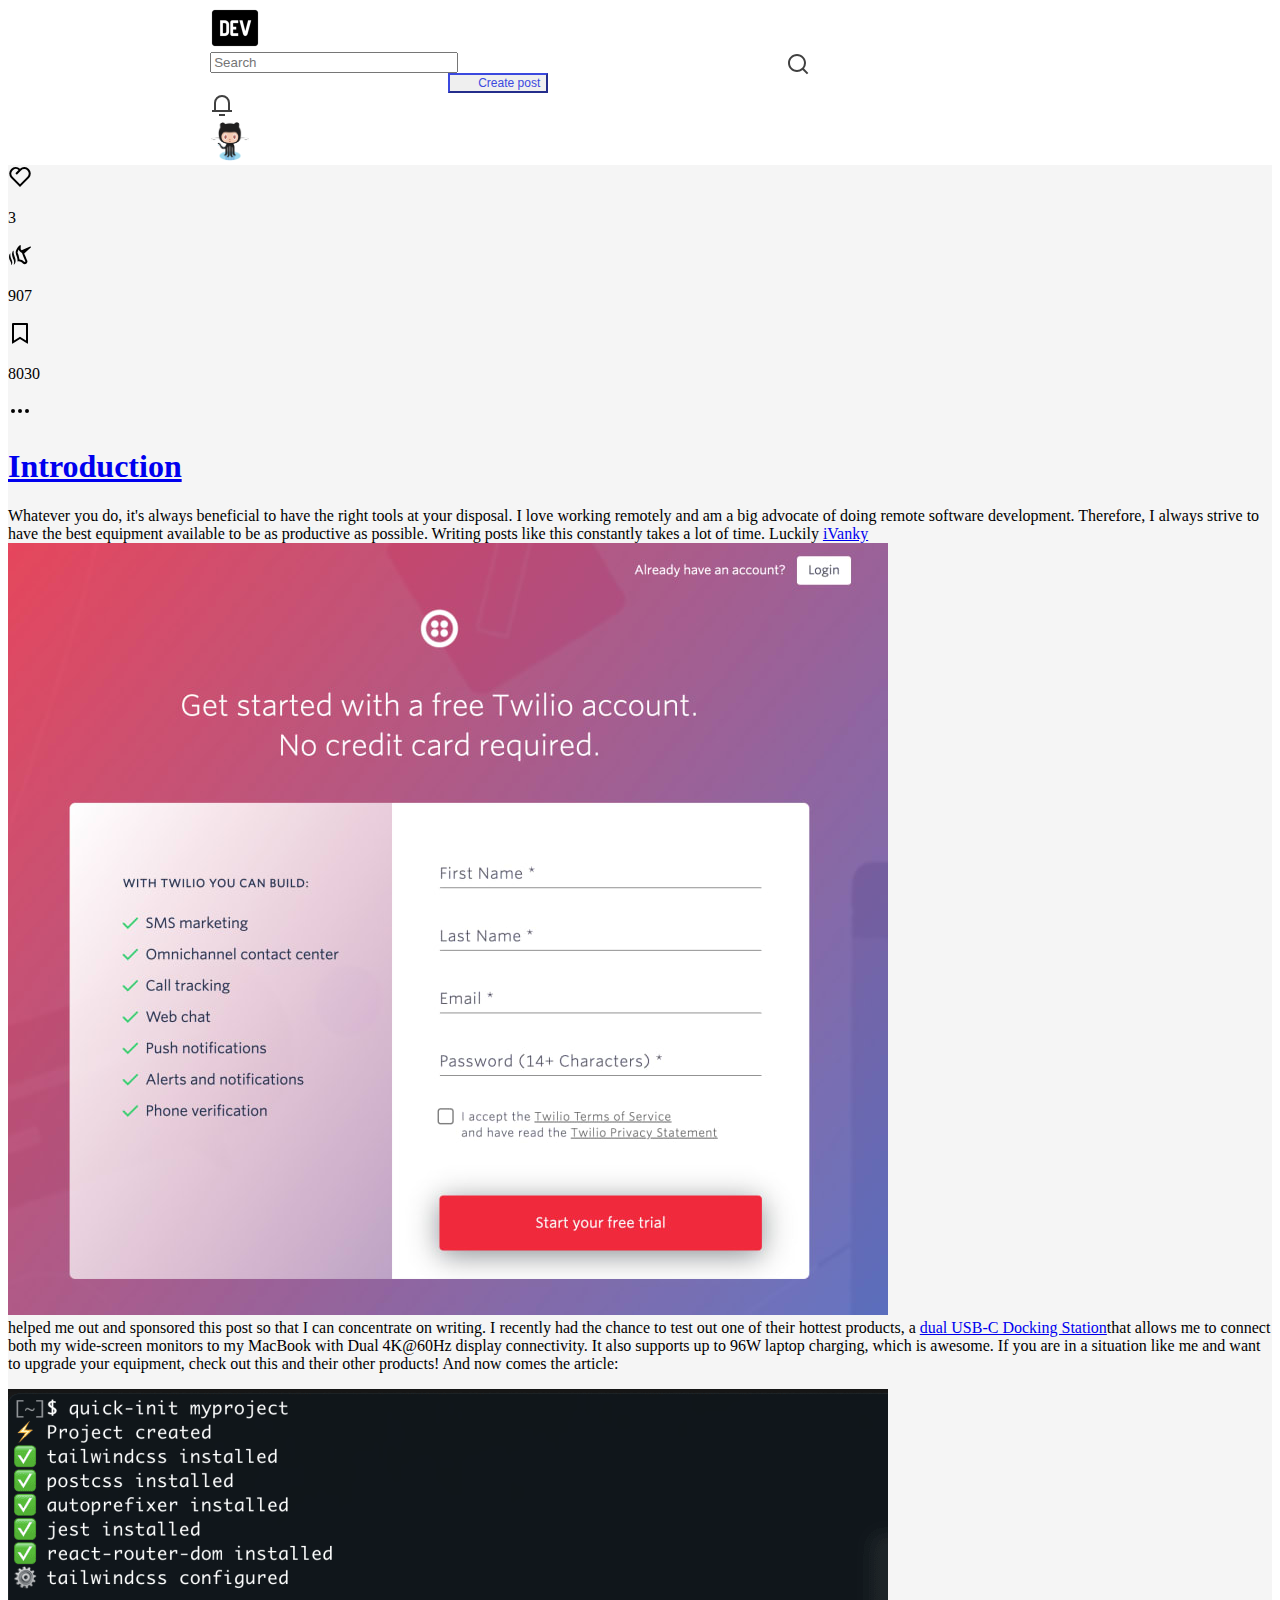
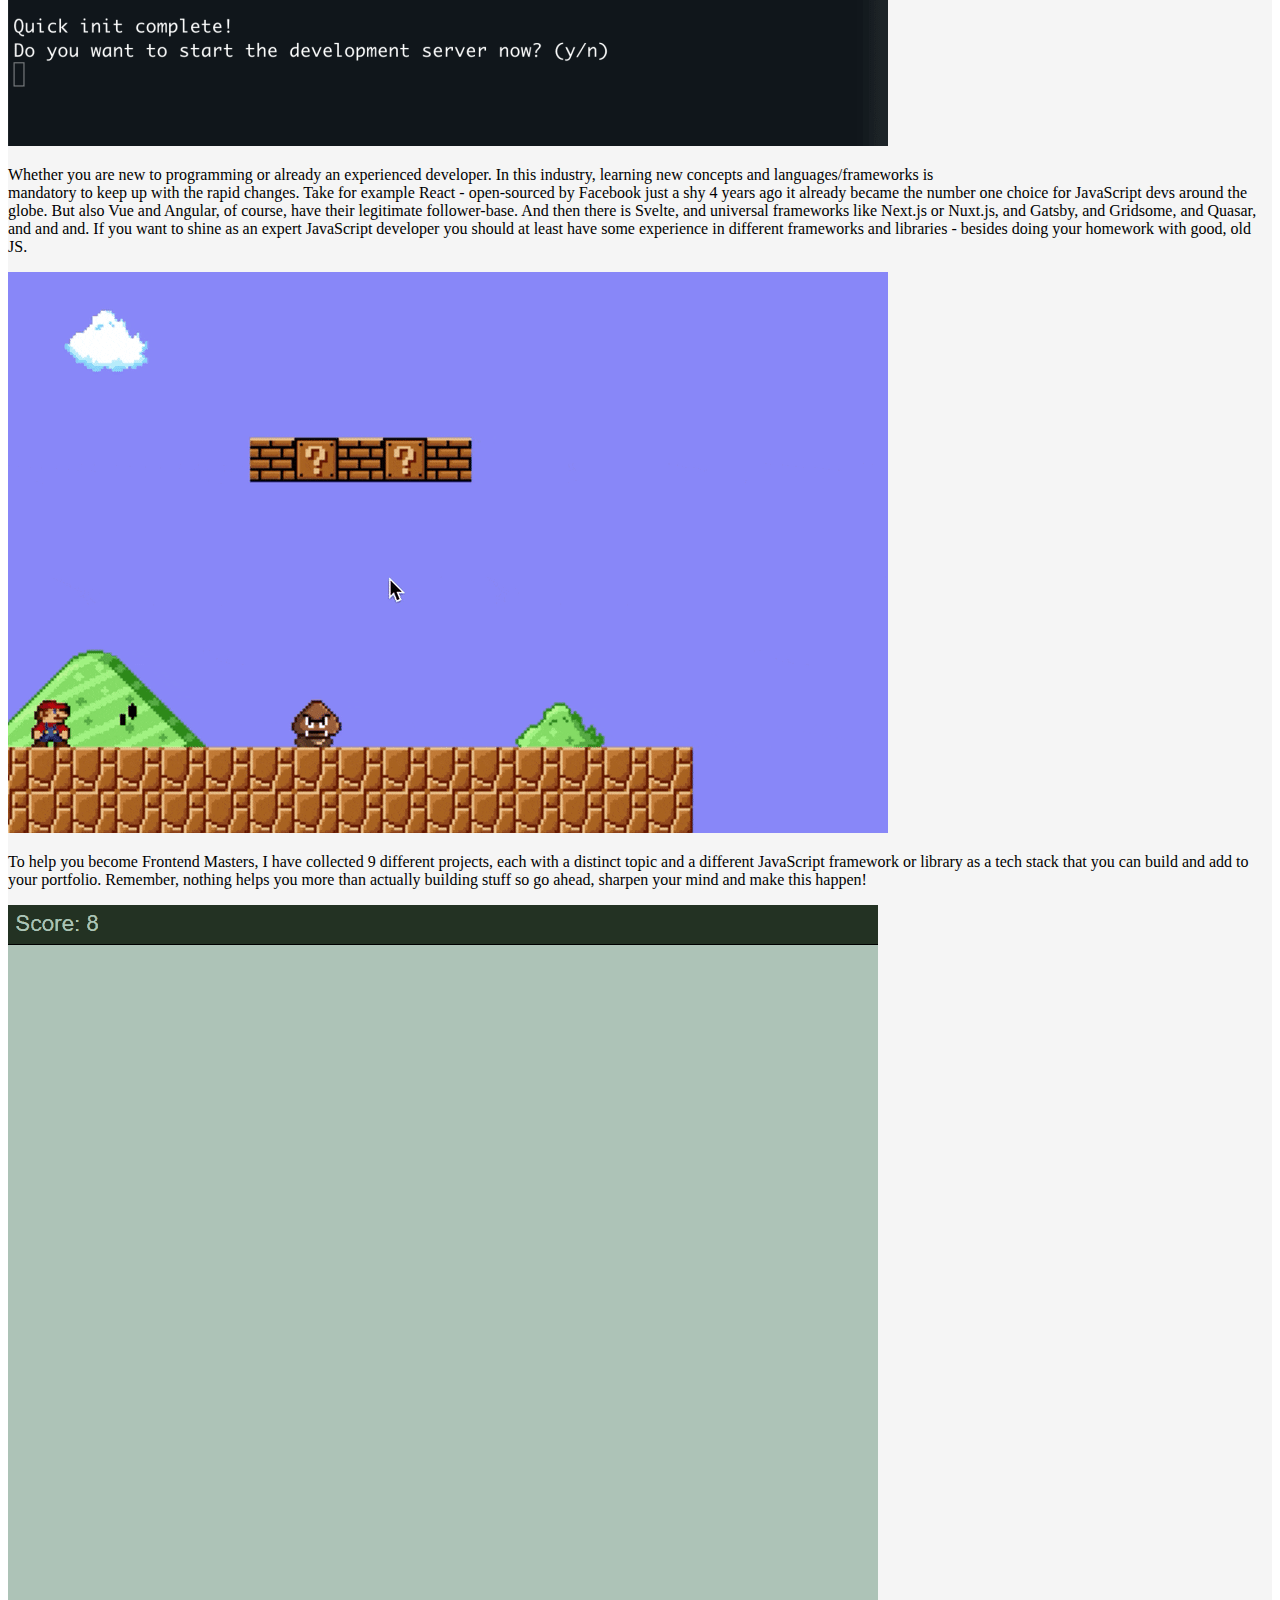
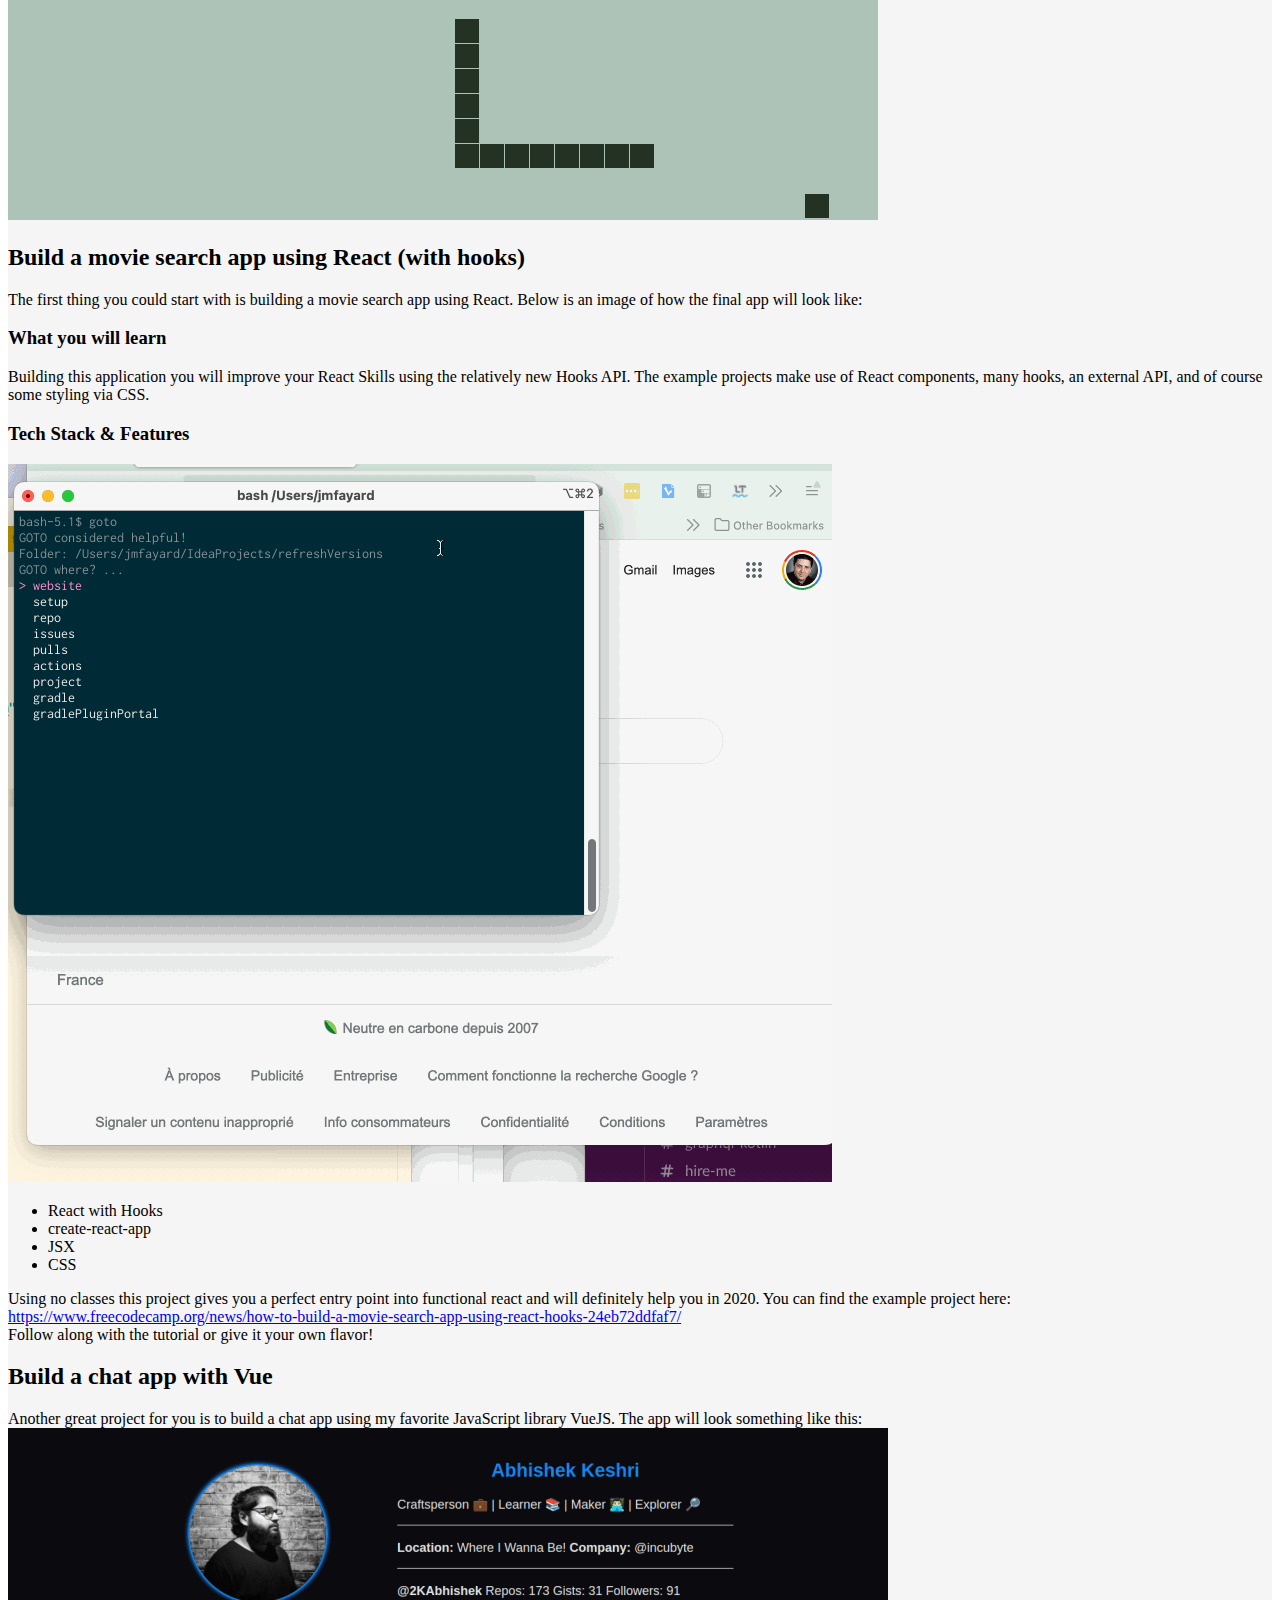
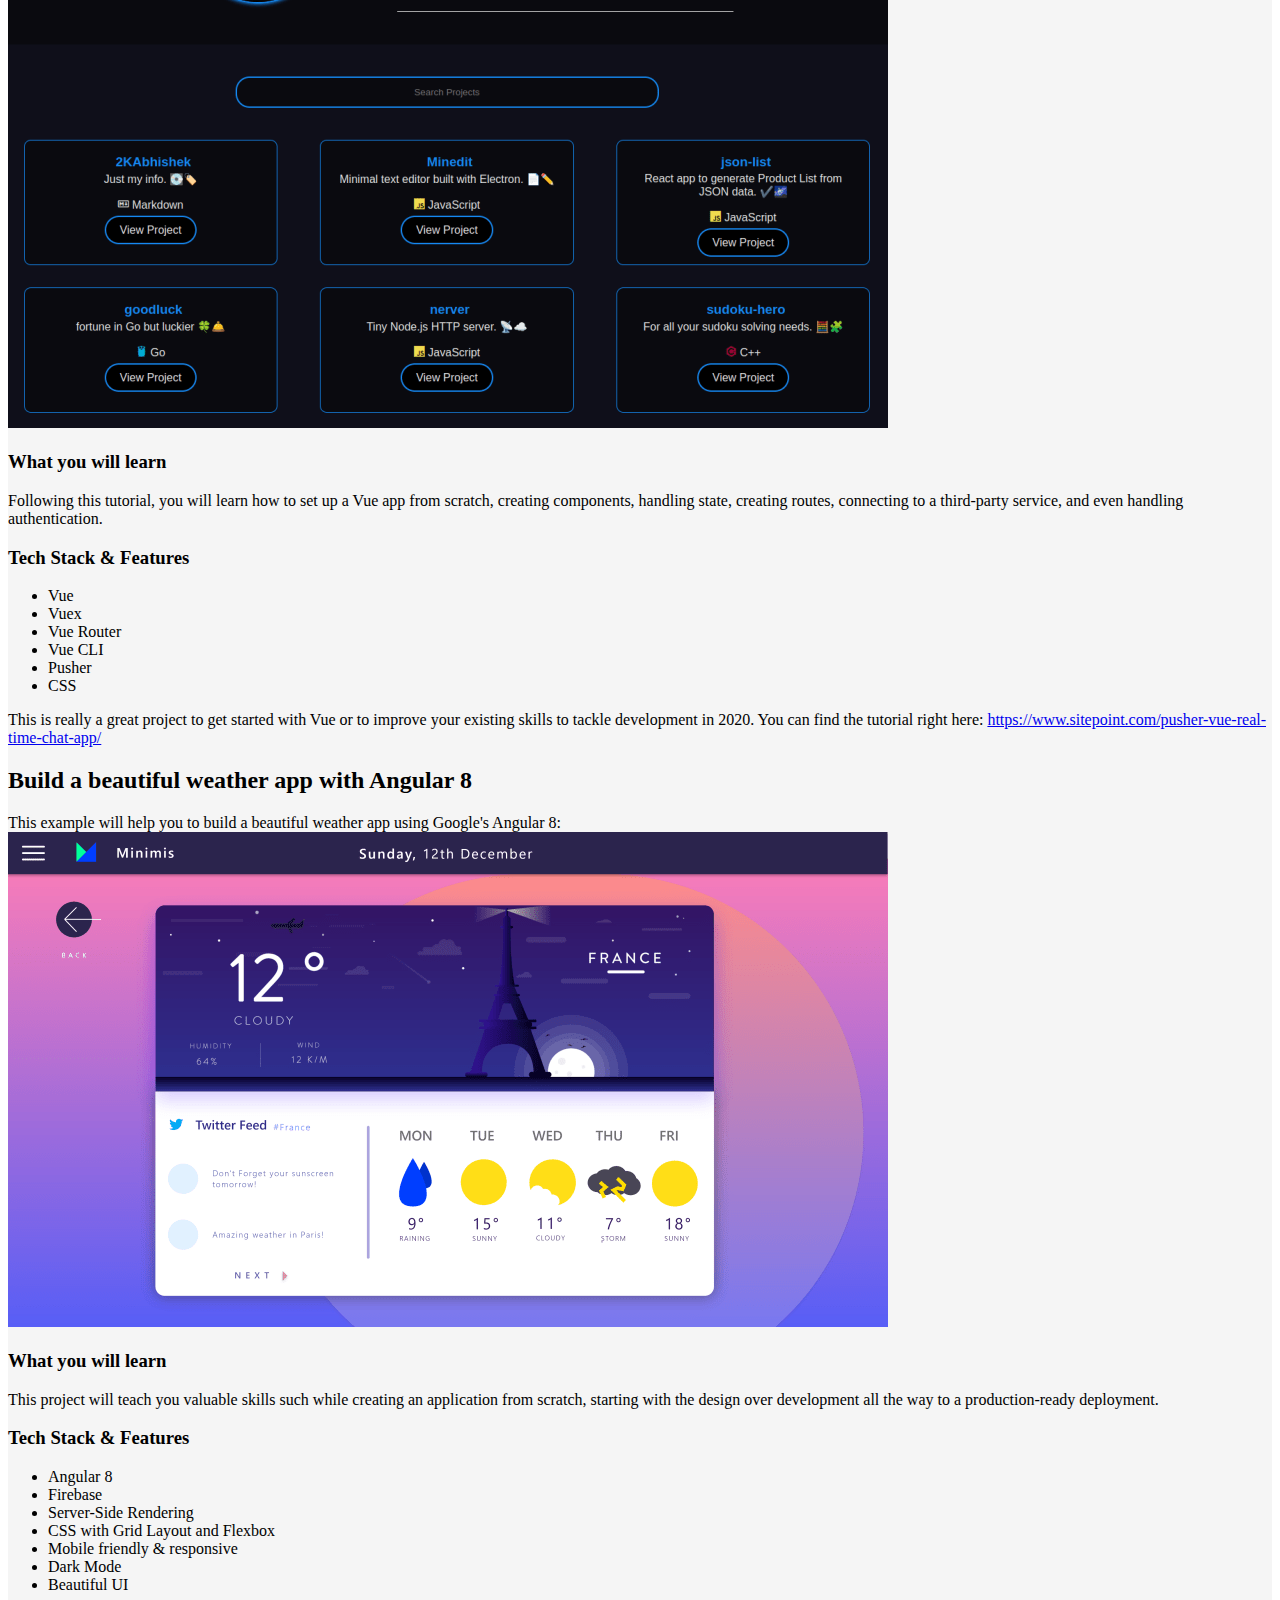
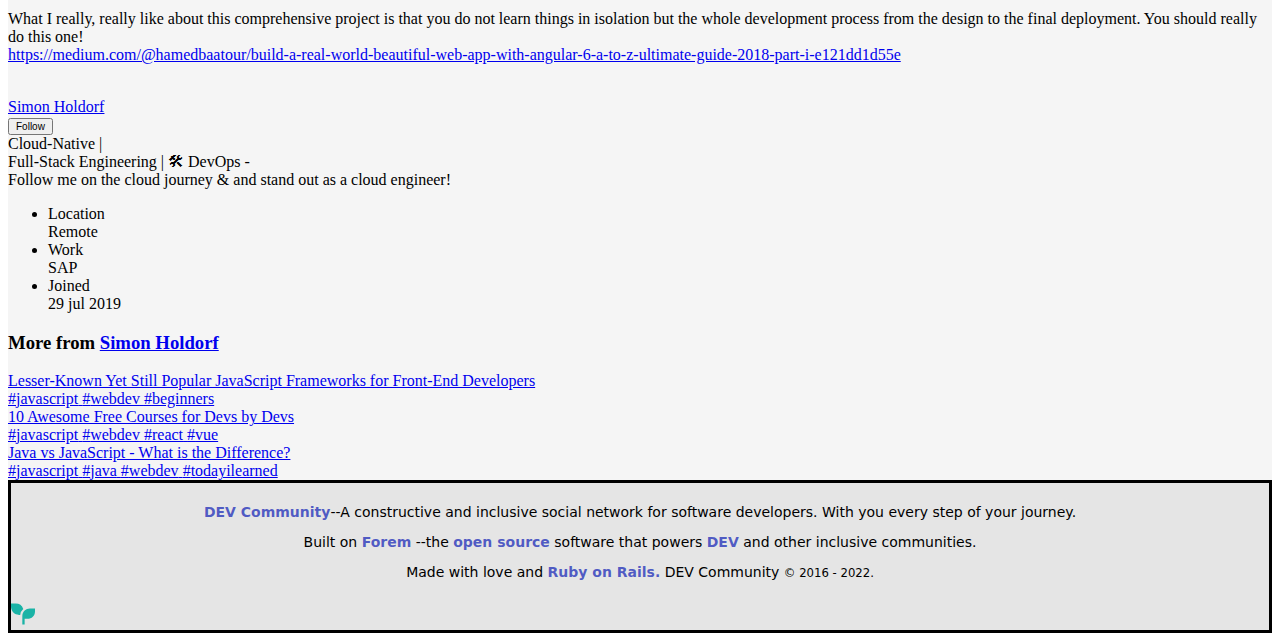
==== commit 4bdd9a3e: "Merge branch 'dev' into featFooter2" ====
--- a/pages/postCard.html
+++ b/pages/postCard.html
@@ -128,20 +128,18 @@
                     </article>
                 </div>
             </div>
-
-            <a class="navbar-brand navbar__ctn--img" href="../index.html"><img src="../assets/svg/svg-export/Dev.png" alt="" /></a>
+            <a class="navbar-brand navbar__ctn--img" href="../index.html"><img src="../assets/svg/svg-export/Dev.png"
+                    alt="" /></a>
             <a class="navbar-brand navbar__mobile--search" href="#"><img id="userLogo"
                     src="../assets/svg/svg-export/search.svg" align="right" /></a>
             <a class="navbar-brand navbar__mobile--bell" href="#"><img src="../assets/svg/svg-export/bell.svg"
                     alt="" /></a>
-            <a class="navbar-brand navbar__mobile--planta" href="#"><img src="../assets/svg/svg-export/planta.svg"
+            <a class="navbar-brand navbar__mobile--Octocat" href="#"><img src="../assets/svg/svg-export/Octocat.png"
                     alt="" /></a>
-
             <div class="container collapse navbar-collapse navbar__ctn--input">
-                <input name="usr" id="usr" type="text" class="form-control" placeholder="Matrícula" />
+                <input name="usr" id="usr" type="text" class="form-control" placeholder="Search" />
                 <img id="userLogo" src="../assets/svg/svg-export/search.svg" align="right" />
             </div>
-
             <div class="collapse navbar-collapse navbar__ctn--listCTN" id="navbarNav">
                 <div class="container">
                     <section class="row">
@@ -154,7 +152,7 @@
                             <a href="#"><img src="../assets/svg/svg-export/bell.svg" alt="" /></a>
                         </article>
                         <article class="col-5 ctn--listCTN-profile">
-                            <a href="#"><img src="../assets/svg/svg-export/planta.svg" alt="" /></a>
+                            <a href="#"><img src="../assets/svg/svg-export/Octocat.png" alt="" /></a>
                         </article>
                     </section>
                 </div>
@@ -165,11 +163,11 @@
 
 
     <!-- comienza el contenedor  -->
-    <main class="container">
+    <main class="container main">
         <article class="row">
-            <!-- aside left  -->
-            <aside style="border:solid ;" class="col-1">
-                <div class="aside__div">
+            <!--  comienza aside left  -->
+            <aside class="col-2 aside1">
+                <div class="aside__div--left">
                     <div class="aside__div--content">
                         <div>
                             <span><svg xmlns="http://www.w3.org/2000/svg" width="24" height="24" viewBox="0 0 24 24"
@@ -178,7 +176,7 @@
                                         d="M21.179 12.794l.013.014L12 22l-9.192-9.192.013-.014A6.5 6.5 0 0112 3.64a6.5 6.5 0 019.179 9.154zM4.575 5.383a4.5 4.5 0 000 6.364L12 19.172l7.425-7.425a4.5 4.5 0 10-6.364-6.364L8.818 9.626 7.404 8.21l3.162-3.162a4.5 4.5 0 00-5.99.334l-.001.001z">
                                     </path>
                                 </svg></span>
-                            <p>363399</p>
+                            <p>3</p>
                         </div>
                         <div>
                             <span>
@@ -220,316 +218,277 @@
                     </div>
                 </div>
             </aside>
-            <!-- main container  -->
-            <div style="border:solid ;" class="col-9 main">
-                <article class="main__article">
-                    <div class="main__article--content">
-                        <div class="crayons-article__main">
-                            <div class="crayons-article__body text-styles spec__body" data-article-id="185402"
-                                id="article-body">
-                                <h1>
-                                    <a href="../index.html">Introduction</a>
-
-                                </h1>
-
-                                <p>Whatever you do, it's always beneficial to have the right tools at your disposal.
-                                    I love working
-                                    remotely and am a big advocate of doing remote software development. Therefore,
-                                    I always strive to
-                                    have the best equipment available to be as productive as possible. Writing posts
-                                    like this
-                                    constantly takes a lot of time. Luckily <a href="https://ivanky.com/">iVanky</a>
-                                    helped me out and
-                                    sponsored this post so that I can concentrate on writing. I recently had the
-                                    chance to test out one
-                                    of their hottest products, a <a
-                                        href="https://ivanky.com/product/dual-usbc-docking-station">dual
-                                        USB-C Docking Station</a> that allows me to connect both my wide-screen
-                                    monitors to my MacBook
-                                    with Dual 4K@60Hz display connectivity. It also supports up to 96W laptop
-                                    charging, which is
-                                    awesome. If you are in a situation like me and want to upgrade your equipment,
-                                    check out this and
-                                    their other products! And now comes the article:</p>
-
-                                <p>Whether you are new to programming or already an experienced developer. In this
-                                    industry, learning
-                                    new concepts and languages/frameworks is<br>
-                                    mandatory to keep up with the rapid changes. Take for example React -
-                                    open-sourced by Facebook just
-                                    a shy 4 years ago it already became the number one choice for JavaScript devs
-                                    around the globe. But
-                                    also Vue and Angular, of course, have their legitimate follower-base. And then
-                                    there is Svelte, and
-                                    universal frameworks like Next.js or Nuxt.js, and Gatsby, and Gridsome, and
-                                    Quasar, and and and. If
-                                    you want to shine as an expert JavaScript developer you should at least have
-                                    some experience in
-                                    different frameworks and libraries - besides doing your homework with good, old
-                                    JS.</p>
-
-                                <p>To help you become Frontend Masters, I have collected 9 different projects, each
-                                    with a distinct
-                                    topic and a different JavaScript framework or library as a tech stack that you
-                                    can build and add to
-                                    your portfolio. Remember, nothing helps you more than actually building stuff so
-                                    go ahead, sharpen
-                                    your mind and make this happen!</p>
-
-                                <h2>
-                                    <a name="build-a-movie-search-app-using-react-with-hooks"
-                                        href="#build-a-movie-search-app-using-react-with-hooks">
-                                    </a>
-                                    Build a movie search app using React (with hooks)
-                                </h2>
-
-                                <p>The first thing you could start with is building a movie search app using React.
-                                    Below is an image of
-                                    how the final app will look like:<br>
-                                    <a href="https://res.cloudinary.com/practicaldev/image/fetch/s--INXm52ys--/c_limit%2Cf_auto%2Cfl_progressive%2Cq_auto%2Cw_880/https://cdn-media-1.freecodecamp.org/images/kbYsxsxb2D7mBhdlEmUrpMhRmOcQoR79vtT1"
-                                        class="article-body-image-wrapper"><img
-                                            src="https://res.cloudinary.com/practicaldev/image/fetch/s--INXm52ys--/c_limit%2Cf_auto%2Cfl_progressive%2Cq_auto%2Cw_880/https://cdn-media-1.freecodecamp.org/images/kbYsxsxb2D7mBhdlEmUrpMhRmOcQoR79vtT1"
-                                            alt="Example project React" loading="lazy"></a>
-                                </p>
-
-                                <h3>
-                                    <a name="what-you-will-learn" href="#what-you-will-learn">
-                                    </a>
-                                    What you will learn
-                                </h3>
-
-                                <p>Building this application you will improve your React Skills using the relatively
-                                    new Hooks API. The
-                                    example projects make use of React components, many hooks, an external API, and
-                                    of course some
-                                    styling via CSS.</p>
-
-                                <h3>
-                                    <a name="tech-stack-amp-features" href="#tech-stack-amp-features">
-                                    </a>
-                                    Tech Stack &amp; Features
-                                </h3>
-
-                                <ul>
-                                    <li>React with Hooks</li>
-                                    <li>create-react-app</li>
-                                    <li>JSX</li>
-                                    <li>CSS</li>
-                                </ul>
-
-                                <p>Using no classes this project gives you a perfect entry point into functional
-                                    react and will
-                                    definitely help you in 2020. You can find the example project here: <a
-                                        href="https://www.freecodecamp.org/news/how-to-build-a-movie-search-app-using-react-hooks-24eb72ddfaf7/">https://www.freecodecamp.org/news/how-to-build-a-movie-search-app-using-react-hooks-24eb72ddfaf7/</a><br>
-                                    Follow along with the tutorial or give it your own flavor!</p>
-
-                                <h2>
-                                    <a name="build-a-chat-app-with-vue" href="#build-a-chat-app-with-vue">
-                                    </a>
-                                    Build a chat app with Vue
-                                </h2>
-
-                                <p>Another great project for you is to build a chat app using my favorite JavaScript
-                                    library VueJS. The
-                                    app will look something like this:<br>
-                                    <a href="https://res.cloudinary.com/practicaldev/image/fetch/s--3aeOOFQq--/c_limit%2Cf_auto%2Cfl_progressive%2Cq_auto%2Cw_880/https://dab1nmslvvntp.cloudfront.net/wp-content/uploads/2018/12/154507977914-chatdashboard.png"
-                                        class="article-body-image-wrapper"><img
-                                            src="https://res.cloudinary.com/practicaldev/image/fetch/s--3aeOOFQq--/c_limit%2Cf_auto%2Cfl_progressive%2Cq_auto%2Cw_880/https://dab1nmslvvntp.cloudfront.net/wp-content/uploads/2018/12/154507977914-chatdashboard.png"
-                                            alt="Example project Vue" loading="lazy"></a>
-                                </p>
-
-                                <h3>
-                                    <a name="what-you-will-learn" href="#what-you-will-learn">
-                                    </a>
-                                    What you will learn
-                                </h3>
-
-                                <p>Following this tutorial, you will learn how to set up a Vue app from scratch,
-                                    creating components,
-                                    handling state, creating routes, connecting to a third-party service, and even
-                                    handling
-                                    authentication.</p>
-
-                                <h3>
-                                    <a name="tech-stack-amp-features" href="#tech-stack-amp-features">
-                                    </a>
-                                    Tech Stack &amp; Features
-                                </h3>
-
-                                <ul>
-                                    <li>Vue</li>
-                                    <li>Vuex</li>
-                                    <li>Vue Router</li>
-                                    <li>Vue CLI</li>
-                                    <li>Pusher</li>
-                                    <li>CSS</li>
-                                </ul>
-
-                                <p>This is really a great project to get started with Vue or to improve your
-                                    existing skills to tackle
-                                    development in 2020. You can find the tutorial right here: <a
-                                        href="https://www.sitepoint.com/pusher-vue-real-time-chat-app/">https://www.sitepoint.com/pusher-vue-real-time-chat-app/</a>
-                                </p>
-
-                                <h2>
-                                    <a name="build-a-beautiful-weather-app-with-angular-8"
-                                        href="#build-a-beautiful-weather-app-with-angular-8">
-                                    </a>
-                                    Build a beautiful weather app with Angular 8
-                                </h2>
-
-                                <p>This example will help you to build a beautiful weather app using Google's
-                                    Angular 8:<br>
-                                    <a href="https://res.cloudinary.com/practicaldev/image/fetch/s--wvB7F1QQ--/c_limit%2Cf_auto%2Cfl_progressive%2Cq_auto%2Cw_880/https://miro.medium.com/max/3840/1%2Ay3c9ggOkOzdAr8JC7TUrEQ%402x.png"
-                                        class="article-body-image-wrapper"><img
-                                            src="https://res.cloudinary.com/practicaldev/image/fetch/s--wvB7F1QQ--/c_limit%2Cf_auto%2Cfl_progressive%2Cq_auto%2Cw_880/https://miro.medium.com/max/3840/1%2Ay3c9ggOkOzdAr8JC7TUrEQ%402x.png"
-                                            alt="Example project Angular" loading="lazy"></a>
-                                </p>
-
-                                <h3>
-                                    <a name="what-you-will-learn" href="#what-you-will-learn">
-                                    </a>
-                                    What you will learn
-                                </h3>
-
-                                <p>This project will teach you valuable skills such while creating an application
-                                    from scratch, starting
-                                    with the design over development all the way to a production-ready deployment.
-                                </p>
-
-                                <h3>
-                                    <a name="tech-stack-amp-features" href="#tech-stack-amp-features">
-                                    </a>
-                                    Tech Stack &amp; Features
-                                </h3>
-
-                                <ul>
-                                    <li>Angular 8</li>
-                                    <li>Firebase</li>
-                                    <li>Server-Side Rendering</li>
-                                    <li>CSS with Grid Layout and Flexbox</li>
-                                    <li>Mobile friendly &amp; responsive</li>
-                                    <li>Dark Mode</li>
-                                    <li>Beautiful UI</li>
-                                </ul>
-
-                                <p>What I really, really like about this comprehensive project is that you do not
-                                    learn things in
-                                    isolation but the whole development process from the design to the final
-                                    deployment. You should
-                                    really do this one!<br>
-                                    <a
-                                        href="https://medium.com/@hamedbaatour/build-a-real-world-beautiful-web-app-with-angular-6-a-to-z-ultimate-guide-2018-part-i-e121dd1d55e">https://medium.com/@hamedbaatour/build-a-real-world-beautiful-web-app-with-angular-6-a-to-z-ultimate-guide-2018-part-i-e121dd1d55e</a>
-                                </p>
-                            </div>
+            <!-- termina aside left  -->
+            <!-- comienza main container  -->
+            <div class="col-9 card main__ctn">
+                <h1>
+                    <a href="../index.html">Introduction</a>
+                </h1>
+                <p>Whatever you do, it's always beneficial to have the right tools at your disposal.
+                    I love working
+                    remotely and am a big advocate of doing remote software development. Therefore,
+                    I always strive to
+                    have the best equipment available to be as productive as possible. Writing posts
+                    like this
+                    constantly takes a lot of time. Luckily <a href="https://ivanky.com/">iVanky</a> <br>
+                    <img class="main__img" src="../images/fondorosa.jpeg" alt=""> <br>
+                    helped me out and
+                    sponsored this post so that I can concentrate on writing. I recently had the
+                    chance to test out one
+                    of their hottest products, a <a href="https://ivanky.com/product/dual-usbc-docking-station">
+                        dual
+                        USB-C Docking Station</a>that allows me to connect both my wide-screen
+                    monitors to my MacBook
+                    with Dual 4K@60Hz display connectivity. It also supports up to 96W laptop
+                    charging, which is
+                    awesome. If you are in a situation like me and want to upgrade your equipment,
+                    check out this and
+                    their other products! And now comes the article:
+                </p>
+                <img class="main__img" src="../images/code.png" alt="">
+                <p>Whether you are new to programming or already an experienced developer. In this
+                    industry, learning
+                    new concepts and languages/frameworks is<br>
+                    mandatory to keep up with the rapid changes. Take for example React -
+                    open-sourced by Facebook just
+                    a shy 4 years ago it already became the number one choice for JavaScript devs
+                    around the globe. But
+                    also Vue and Angular, of course, have their legitimate follower-base. And then
+                    there is Svelte, and
+                    universal frameworks like Next.js or Nuxt.js, and Gatsby, and Gridsome, and
+                    Quasar, and and and. If
+                    you want to shine as an expert JavaScript developer you should at least have
+                    some experience in
+                    different frameworks and libraries - besides doing your homework with good, old
+                    JS.</p>
+                <img class="main__img" src="../images/mario-world.gif" alt="">
+                <p>To help you become Frontend Masters, I have collected 9 different projects, each
+                    with a distinct
+                    topic and a different JavaScript framework or library as a tech stack that you
+                    can build and add to
+                    your portfolio. Remember, nothing helps you more than actually building stuff so
+                    go ahead, sharpen
+                    your mind and make this happen!</p>
+                <img class="main__img" src="../images/tetrisgif.gif" alt="">
+                <h2>
+                    <a name="build-a-movie-search-app-using-react-with-hooks"
+                        href="#build-a-movie-search-app-using-react-with-hooks">
+                    </a>
+                    Build a movie search app using React (with hooks)
+                </h2>
+                <p>The first thing you could start with is building a movie search app using React.
+                    Below is an image of
+                    how the final app will look like:<br>
+                </p>
+                <h3>
+                    <a name="what-you-will-learn" href="#what-you-will-learn">
+                    </a>
+                    What you will learn
+                </h3>
+                <p>Building this application you will improve your React Skills using the relatively
+                    new Hooks API. The
+                    example projects make use of React components, many hooks, an external API, and
+                    of course some
+                    styling via CSS.</p>
+                <h3>
+                    <a name="tech-stack-amp-features" href="#tech-stack-amp-features">
+                    </a>
+                    Tech Stack &amp; Features
+                </h3>
+                <img class="main__img" src="../images/applegif.gif" alt="">
+                <ul>
+                    <li>React with Hooks</li>
+                    <li>create-react-app</li>
+                    <li>JSX</li>
+                    <li>CSS</li>
+                </ul>
+                <p>Using no classes this project gives you a perfect entry point into functional
+                    react and will
+                    definitely help you in 2020. You can find the example project here: <a
+                        href="https://www.freecodecamp.org/news/how-to-build-a-movie-search-app-using-react-hooks-24eb72ddfaf7/">https://www.freecodecamp.org/news/how-to-build-a-movie-search-app-using-react-hooks-24eb72ddfaf7/</a><br>
+                    Follow along with the tutorial or give it your own flavor!</p>
+                <h2>
+                    <a name="build-a-chat-app-with-vue" href="#build-a-chat-app-with-vue">
+                    </a>
+                    Build a chat app with Vue
+                </h2>
+                <p>Another great project for you is to build a chat app using my favorite JavaScript
+                    library VueJS. The
+                    app will look something like this:<br>
+                    <img class="main__img" src="../images/black.png" alt="">
+                </p>
+                <h3>
+                    <a name="what-you-will-learn" href="#what-you-will-learn">
+                    </a>
+                    What you will learn
+                </h3>
+                <p>Following this tutorial, you will learn how to set up a Vue app from scratch,
+                    creating components,
+                    handling state, creating routes, connecting to a third-party service, and even
+                    handling
+                    authentication.</p>
+                <h3>
+                    <a name="tech-stack-amp-features" href="#tech-stack-amp-features">
+                    </a>
+                    Tech Stack &amp; Features
+                </h3>
+
+                <ul>
+                    <li>Vue</li>
+                    <li>Vuex</li>
+                    <li>Vue Router</li>
+                    <li>Vue CLI</li>
+                    <li>Pusher</li>
+                    <li>CSS</li>
+                </ul>
+                <p>This is really a great project to get started with Vue or to improve your
+                    existing skills to tackle
+                    development in 2020. You can find the tutorial right here: <a
+                        href="https://www.sitepoint.com/pusher-vue-real-time-chat-app/">https://www.sitepoint.com/pusher-vue-real-time-chat-app/</a>
+                </p>
+                <h2>
+                    <a name="build-a-beautiful-weather-app-with-angular-8"
+                        href="#build-a-beautiful-weather-app-with-angular-8">
+                    </a>
+                    Build a beautiful weather app with Angular 8
+                </h2>
+                <p>This example will help you to build a beautiful weather app using Google's
+                    Angular 8:<br>
+                    <img class="main__img" src="../images/new.png" alt="">
+                <h3>
+                    <a name="what-you-will-learn" href="#what-you-will-learn">
+                    </a>
+                    What you will learn
+                </h3>
+
+                <p>This project will teach you valuable skills such while creating an application
+                    from scratch, starting
+                    with the design over development all the way to a production-ready deployment.
+                </p>
+
+                <h3>
+                    <a name="tech-stack-amp-features" href="#tech-stack-amp-features">
+                    </a>
+                    Tech Stack &amp; Features
+                </h3>
+
+                <ul>
+                    <li>Angular 8</li>
+                    <li>Firebase</li>
+                    <li>Server-Side Rendering</li>
+                    <li>CSS with Grid Layout and Flexbox</li>
+                    <li>Mobile friendly &amp; responsive</li>
+                    <li>Dark Mode</li>
+                    <li>Beautiful UI</li>
+                </ul>
+                <p>What I really, really like about this comprehensive project is that you do not
+                    learn things in
+                    isolation but the whole development process from the design to the final
+                    deployment. You should
+                    really do this one!<br>
+                    <a
+                        href="https://medium.com/@hamedbaatour/build-a-real-world-beautiful-web-app-with-angular-6-a-to-z-ultimate-guide-2018-part-i-e121dd1d55e">https://medium.com/@hamedbaatour/build-a-real-world-beautiful-web-app-with-angular-6-a-to-z-ultimate-guide-2018-part-i-e121dd1d55e</a>
+                </p>
+        </div>
+        <!-- termina main container  -->
+        <!-- comienza aside right  -->
+        <aside class="col-2 aside2 card ">
+            <div class="crayons-layout__sidebar-right" aria-label="Author details">
+                <div class="crayons-article-sticky grid gap-4 break-word" id="article-show-primary-sticky-nav">
+                    <div>
+                        <div class="-mt-4">
+                            <a href="/simonholdorf" class="flex">
+                                <span class="crayons-avatar crayons-avatar--xl  mr-2 shrink-0">
+                                    <img src="https://res.cloudinary.com/practicaldev/image/fetch/s--lLxl9wZX--/c_fill,f_auto,fl_progressive,h_90,q_auto,w_90/https://dev-to-uploads.s3.amazonaws.com/uploads/user/profile_image/203467/61060b32-0fe3-443c-99e4-a6333e0e5d4e.jpeg"
+                                        class="crayons-avatar__image" alt="" loading="lazy">
+                                </span>
+                                <br>
+                                <span class="crayons-link crayons-subtitle-2 mt-5">Simon Holdorf</span>
+                            </a>
+                        </div>
+
+                        <div class="print-hidden">
+                            <button type="button" class="btn btn-primary btn-primary--aside2">Follow</button>
+                        </div>
+                        <div class="color-base-70">
+                            Cloud-Native |<br>
+                            Full-Stack Engineering | 🛠 DevOps - <br>
+                            Follow me on the cloud journey &amp;
+                            and stand out as a cloud engineer!
+                        </div>
+                        <div class="user-metadata-details">
+                            <ul class="user-metadata-details-inner">
+                                <li>
+                                    <div class="key">
+                                        Location
+                                    </div>
+                                    <div class="value">
+                                        Remote
+                                    </div>
+                                </li>
+                                <li>
+                                    <div class="key">
+                                        Work
+                                    </div>
+                                    <div class="value">
+                                        SAP
+                                    </div>
+                                </li>
+                                <li>
+                                    <div class="key">
+                                        Joined
+                                    </div>
+                                    <div class="value">
+                                        <time datetime="2019-07-29T17:46:49Z" class="date">29 jul 2019</time>
+                                    </div>
+                                </li>
+                            </ul>
                         </div>
                     </div>
-                </article>
-            </div>
-            <!-- aside right  -->
-            <aside style="border:solid ;" class="col-2">
-                <div class="crayons-layout__sidebar-right" aria-label="Author details">
-                    <div class="crayons-article-sticky grid gap-4 break-word" id="article-show-primary-sticky-nav">
-                        <div class="crayons-card crayons-card--secondary branded-7 p-4 pt-0 gap-4 grid"
-                            style="border-top-color: #414051;">
-                            <div class="-mt-4">
-                                <a href="/simonholdorf" class="flex">
-                                    <span class="crayons-avatar crayons-avatar--xl  mr-2 shrink-0">
-                                        <img src="https://res.cloudinary.com/practicaldev/image/fetch/s--lLxl9wZX--/c_fill,f_auto,fl_progressive,h_90,q_auto,w_90/https://dev-to-uploads.s3.amazonaws.com/uploads/user/profile_image/203467/61060b32-0fe3-443c-99e4-a6333e0e5d4e.jpeg"
-                                            class="crayons-avatar__image" alt="" loading="lazy">
-                                    </span>
-                                    <span class="crayons-link crayons-subtitle-2 mt-5">Simon Holdorf</span>
-                                </a>
-                            </div>
-
-                            <div class="print-hidden">
-                                <button name="button" type="button"
-                                    data-info="{&quot;className&quot;:&quot;User&quot;,&quot;style&quot;:&quot;&quot;,&quot;id&quot;:203467,&quot;name&quot;:&quot;Simon Holdorf&quot;}"
-                                    class="crayons-btn follow-action-button whitespace-nowrap w-100 follow-user showing"
-                                    aria-label="Follow user: Simon Holdorf" aria-pressed="false" data-fetched="fetched"
-                                    data-verb="unfollow">Follow</button>
-                            </div>
-                            <div class="color-base-70">
-                                Cloud-Native | Full-Stack Engineering | 🛠 DevOps - Follow me on the cloud journey &amp;
-                                and stand out as a cloud engineer!
-                            </div>
-
-                            <div class="user-metadata-details">
-                                <ul class="user-metadata-details-inner">
-                                    <li>
-                                        <div class="key">
-                                            Location
-                                        </div>
-                                        <div class="value">
-                                            Remote
-                                        </div>
-                                    </li>
-                                    <li>
-                                        <div class="key">
-                                            Work
-                                        </div>
-                                        <div class="value">
-                                            SAP
-                                        </div>
-                                    </li>
-                                    <li>
-                                        <div class="key">
-                                            Joined
-                                        </div>
-                                        <div class="value">
-                                            <time datetime="2019-07-29T17:46:49Z" class="date">29 jul 2019</time>
-                                        </div>
-                                    </li>
-                                </ul>
-                            </div>
-
-                        </div>
-
-                        <div class="crayons-card crayons-card--secondary">
-                            <header class="crayons-card__header">
-                                <h3 class="crayons-subtitle-2">
-                                    More from <a href="/simonholdorf">Simon Holdorf</a>
-                                </h3>
-                            </header>
-                            <div>
-                                <a class="crayons-link crayons-link--contentful"
-                                    href="/simonholdorf/lesser-known-yet-still-popular-javascript-frameworks-for-front-end-developers-1c53">
-                                    Lesser-Known Yet Still Popular JavaScript Frameworks for Front-End Developers
-                                    <div class="crayons-link__secondary -ml-1">
-                                        <span class="mr-1"><span class="opacity-50">#</span>javascript</span>
-                                        <span class="mr-1"><span class="opacity-50">#</span>webdev</span>
-                                        <span class="mr-1"><span class="opacity-50">#</span>beginners</span>
-                                    </div>
-                                </a>
-                                <a class="crayons-link crayons-link--contentful"
-                                    href="/simonholdorf/10-awesome-free-courses-for-devs-by-devs-15ci">
-                                    10 Awesome Free Courses for Devs by Devs
-                                    <div class="crayons-link__secondary -ml-1">
-                                        <span class="mr-1"><span class="opacity-50">#</span>javascript</span>
-                                        <span class="mr-1"><span class="opacity-50">#</span>webdev</span>
-                                        <span class="mr-1"><span class="opacity-50">#</span>react</span>
-                                        <span class="mr-1"><span class="opacity-50">#</span>vue</span>
-                                    </div>
-                                </a>
-                                <a class="crayons-link crayons-link--contentful"
-                                    href="/simonholdorf/java-vs-javascript-what-is-the-difference-19eg">
-                                    Java vs JavaScript - What is the Difference?
-                                    <div class="crayons-link__secondary -ml-1">
-                                        <span class="mr-1"><span class="opacity-50">#</span>javascript</span>
-                                        <span class="mr-1"><span class="opacity-50">#</span>java</span>
-                                        <span class="mr-1"><span class="opacity-50">#</span>webdev</span>
-                                        <span class="mr-1"><span class="opacity-50">#</span>todayilearned</span>
-                                    </div>
-                                </a>
-                            </div>
+                    <div class="crayons-card crayons-card--secondary">
+                        <header class="crayons-card__header">
+                            <h3 class="crayons-subtitle-2">
+                                More from <a href="/simonholdorf">Simon Holdorf</a>
+                            </h3>
+                        </header>
+                        <div>
+                            <a class="crayons-link crayons-link--contentful"
+                                href="/simonholdorf/lesser-known-yet-still-popular-javascript-frameworks-for-front-end-developers-1c53">
+                                Lesser-Known Yet Still Popular JavaScript Frameworks for Front-End Developers
+                                <div class="crayons-link__secondary -ml-1">
+                                    <span class="mr-1"><span class="opacity-50">#</span>javascript</span>
+                                    <span class="mr-1"><span class="opacity-50">#</span>webdev</span>
+                                    <span class="mr-1"><span class="opacity-50">#</span>beginners</span>
+                                </div>
+                            </a>
+                            <a class="crayons-link crayons-link--contentful"
+                                href="/simonholdorf/10-awesome-free-courses-for-devs-by-devs-15ci">
+                                10 Awesome Free Courses for Devs by Devs
+                                <div class="crayons-link__secondary -ml-1">
+                                    <span class="mr-1"><span class="opacity-50">#</span>javascript</span>
+                                    <span class="mr-1"><span class="opacity-50">#</span>webdev</span>
+                                    <span class="mr-1"><span class="opacity-50">#</span>react</span>
+                                    <span class="mr-1"><span class="opacity-50">#</span>vue</span>
+                                </div>
+                            </a>
+                            <a class="crayons-link crayons-link--contentful"
+                                href="/simonholdorf/java-vs-javascript-what-is-the-difference-19eg">
+                                Java vs JavaScript - What is the Difference?
+                                <div class="crayons-link__secondary -ml-1">
+                                    <span class="mr-1"><span class="opacity-50">#</span>javascript</span>
+                                    <span class="mr-1"><span class="opacity-50">#</span>java</span>
+                                    <span class="mr-1"><span class="opacity-50">#</span>webdev</span>
+                                    <span class="mr-1"><span class="opacity-50">#</span>todayilearned</span>
+                                </div>
+                            </a>
                         </div>
                     </div>
                 </div>
-            </aside>
+            </div>
+        </aside>
+        <!-- termina aside right  -->
         </article>
     </main>
-
-    <!-- Start of Footer-->
     <footer style="border:solid ;" class="container-fluid footer--background"> 
         <div class="row">
             <article class="p-5">
@@ -553,5 +512,4 @@
         crossorigin="anonymous"></script>
 
 </body>
-
 </html>--- a/css/style.css
+++ b/css/style.css
@@ -44,6 +44,11 @@
 .ctn--listCTN-profile {
   text-align: left;
 }
+.ctn--listCTN-profile img {
+  border-radius: 50%;
+  width: 40px;
+  height: 40px;
+}
 
 .mobile-menu {
   display: none;
@@ -57,10 +62,19 @@
   display: none;
 }
 
-.navbar__mobile--planta {
+.navbar__mobile--Octocat {
   display: none;
 }
 
+@media (max-width: 1024px) {
+  .ctn--listCTN-button {
+    margin-left: -15%;
+  }
+  .ctn--listCTN-bell {
+    text-align: right;
+    margin-left: 15%;
+  }
+}
 @media (max-width: 768px) {
   .navbar__mobile--search {
     margin-left: 40%;
@@ -77,12 +91,13 @@
     height: 20px;
     width: 20px;
   }
-  .navbar__mobile--planta {
-    display: inline;
-  }
-  .navbar__mobile--planta img {
+  .navbar__mobile--Octocat {
+    display: inline;
+  }
+  .navbar__mobile--Octocat img {
     height: 20px;
     width: 20px;
+    border-radius: 50%;
   }
 }
 @media (max-width: 480px) {
@@ -130,12 +145,13 @@
     height: 20px;
     width: 20px;
   }
-  .navbar__mobile--planta {
-    display: inline;
-  }
-  .navbar__mobile--planta img {
+  .navbar__mobile--Octocat {
+    display: inline;
+  }
+  .navbar__mobile--Octocat img {
     height: 20px;
     width: 20px;
+    border-radius: 50%;
   }
 }
 @media (max-width: 320px) {
@@ -146,8 +162,11 @@
   .navbar__mobile--bell {
     display: inline;
   }
-  .navbar__mobile--planta {
-    display: inline;
+  .navbar__mobile--Octocat {
+    display: inline;
+  }
+  .navbar__mobile--Octocat img {
+    border-radius: 50%;
   }
 }
 /* navbar */
@@ -159,7 +178,6 @@
 .aside__left {
   padding: 0;
   max-width: 35%;
-  border: solid;
 }
 
 .left--top {
@@ -204,6 +222,7 @@
 .left--li:hover {
   background-color: rgba(59, 73, 223, 0.397);
   border-radius: 5px;
+  text-decoration: underline;
 }
 
 .container-logs {
@@ -270,6 +289,10 @@
   }
 }
 /* aside left */
+.cards__general {
+  background-color: white;
+}
+
 .card-img-top {
   border-radius: 10px;
   padding-bottom: 10px;
@@ -355,6 +378,11 @@
   color: #000ff0;
 }
 
+@media (max-width: 768px) {
+  .cards__general {
+    width: 450px;
+  }
+}
 @media (max-width: 320px) {
   .container__imgtext--name {
     height: 1px;
@@ -412,10 +440,6 @@
   color: #000ff0;
 }
 
-* {
-  box-sizing: border-box;
-}
-
 .footer--background {
   background-color: #e5e5e5;
 }
@@ -438,6 +462,22 @@
 .aside {
   width: 300px;
   font-size: 18px;
+
+.asideRight {
+  width: 200px;
+  font-size: 13px;
+}
+.asideRight a:link, .asideRight a:visited, .asideRight a:hover, .asideRight a:active {
+  color: #000000;
+  text-decoration: none;
+}
+.asideRight a:hover {
+  color: #000ff0;
+}
+
+.card {
+  border: none;
+
 }
 
 .aside__div--img {
@@ -447,7 +487,7 @@
 
 .aside__div--title {
   text-align: start;
-  font-size: 25px;
+  font-size: 20px;
 }
 
 .aside__content {
@@ -458,13 +498,116 @@
   width: auto;
 }
 
+h3 {
+  font-size: 18px;
+}
+
+.Create {
+  text-align: center;
+}
+
 @media (max-width: 1024px) {
-  .aside {
+  .asideRight {
     width: 200px;
+    padding: 10px;
   }
 }
 @media (max-width: 768px) {
-  .aside {
-    display: none;
+  .asideRight {
+    display: none;
+  }
+}
+* {
+  font-family: system-ui, -apple-system, BlinkMacSystemFont, "Segoe UI", Roboto, Oxygen, Ubuntu, Cantarell, "Open Sans", "Helvetica Neue", sans-serif;
+}
+
+.main {
+  background-color: rgb(245, 245, 245);
+}
+
+.aside1 {
+  background-color: white;
+  align-items: center;
+  width: 100px;
+}
+
+a:link, a:visited, a:active {
+  color: #000000;
+  text-decoration: none;
+}
+
+a:hover {
+  color: #000ff0;
+}
+
+.main__ctn {
+  margin-left: 5px;
+  background-color: rgb(245, 245, 245);
+  width: 700px;
+}
+
+.main__img {
+  width: 650px;
+  margin: 5px;
+}
+
+.aside2 {
+  background-color: white;
+  width: 145px;
+  margin-left: 5px;
+}
+
+@media (min-width: 319px) {
+  .aside1 {
+    display: none;
+  }
+  .aside2 {
+    display: none;
+  }
+  .main__ctn {
+    width: 315px;
+    margin: 0;
+  }
+  .main__img {
+    width: 290px;
+  }
+}
+@media (min-width: 768px) {
+  .aside1 {
+    display: none;
+  }
+  .aside2 {
+    display: none;
+  }
+  .main__ctn {
+    width: 700px;
+    margin: 0;
+  }
+  .main__img {
+    width: 650px;
+  }
+}
+@media (min-width: 1024px) {
+  .aside1 {
+    display: block;
+  }
+  .aside2 {
+    margin-left: 10px;
+    display: block;
+    text-align: start;
+    color: black;
+    text-decoration: none;
+    width: 250px;
+  }
+  .main__ctn {
+    width: 700px;
+    margin: 0;
+  }
+  .main__img {
+    width: 680px;
+  }
+  .btn-primary--aside2 {
+    width: 100px;
+    text-align: center;
   }
 }/*# sourceMappingURL=style.css.map */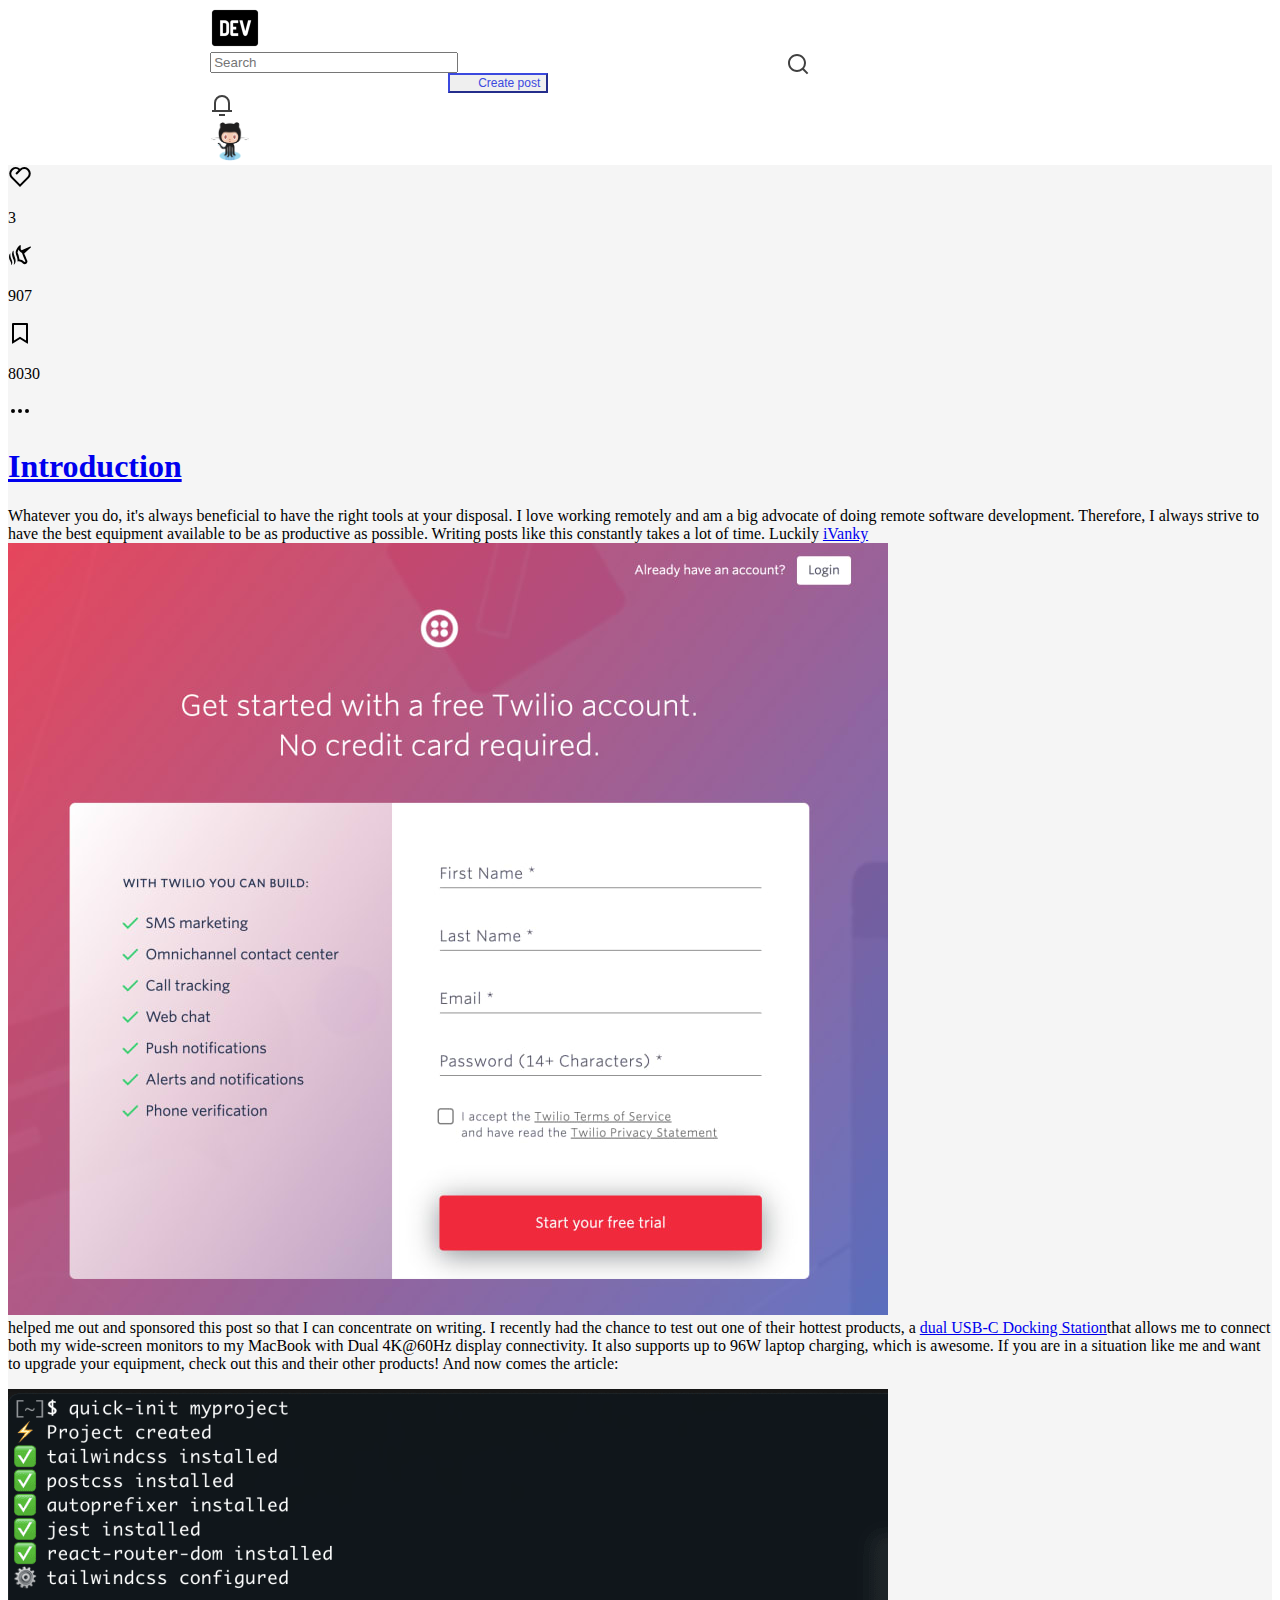
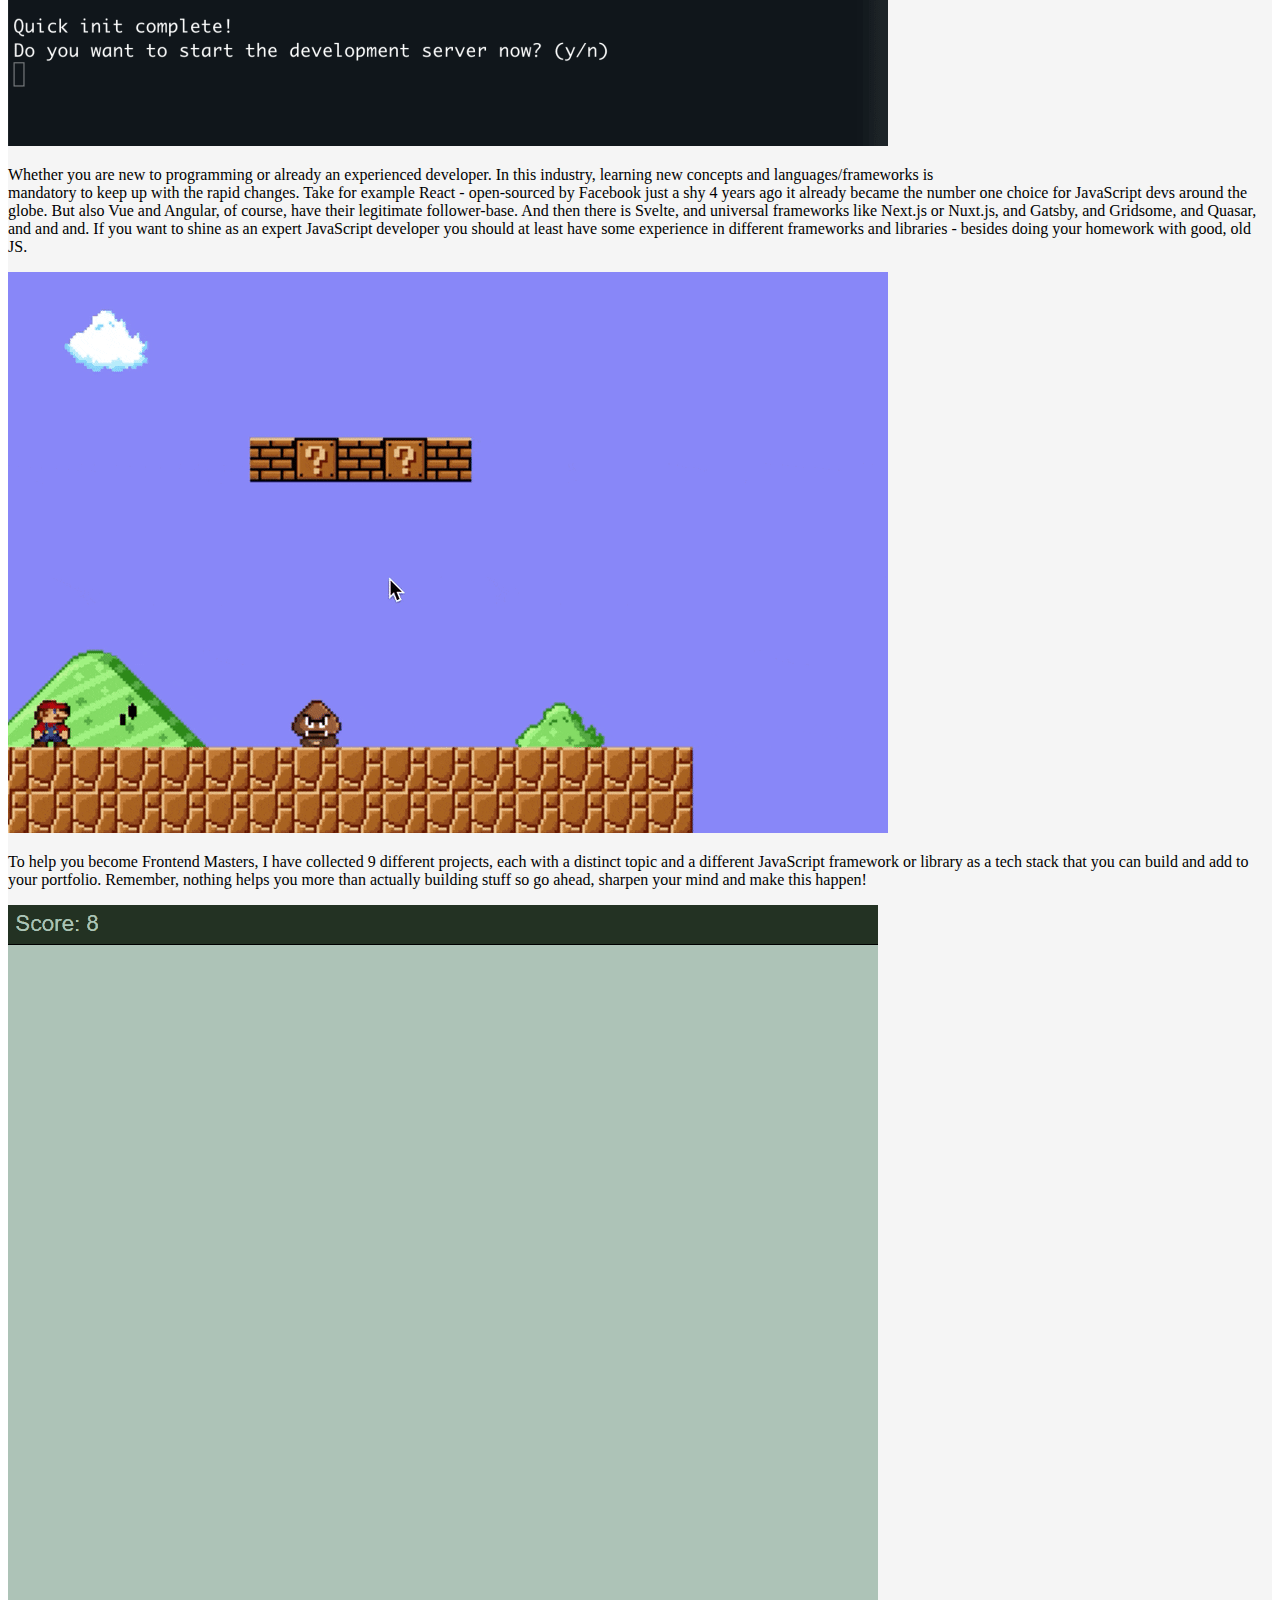
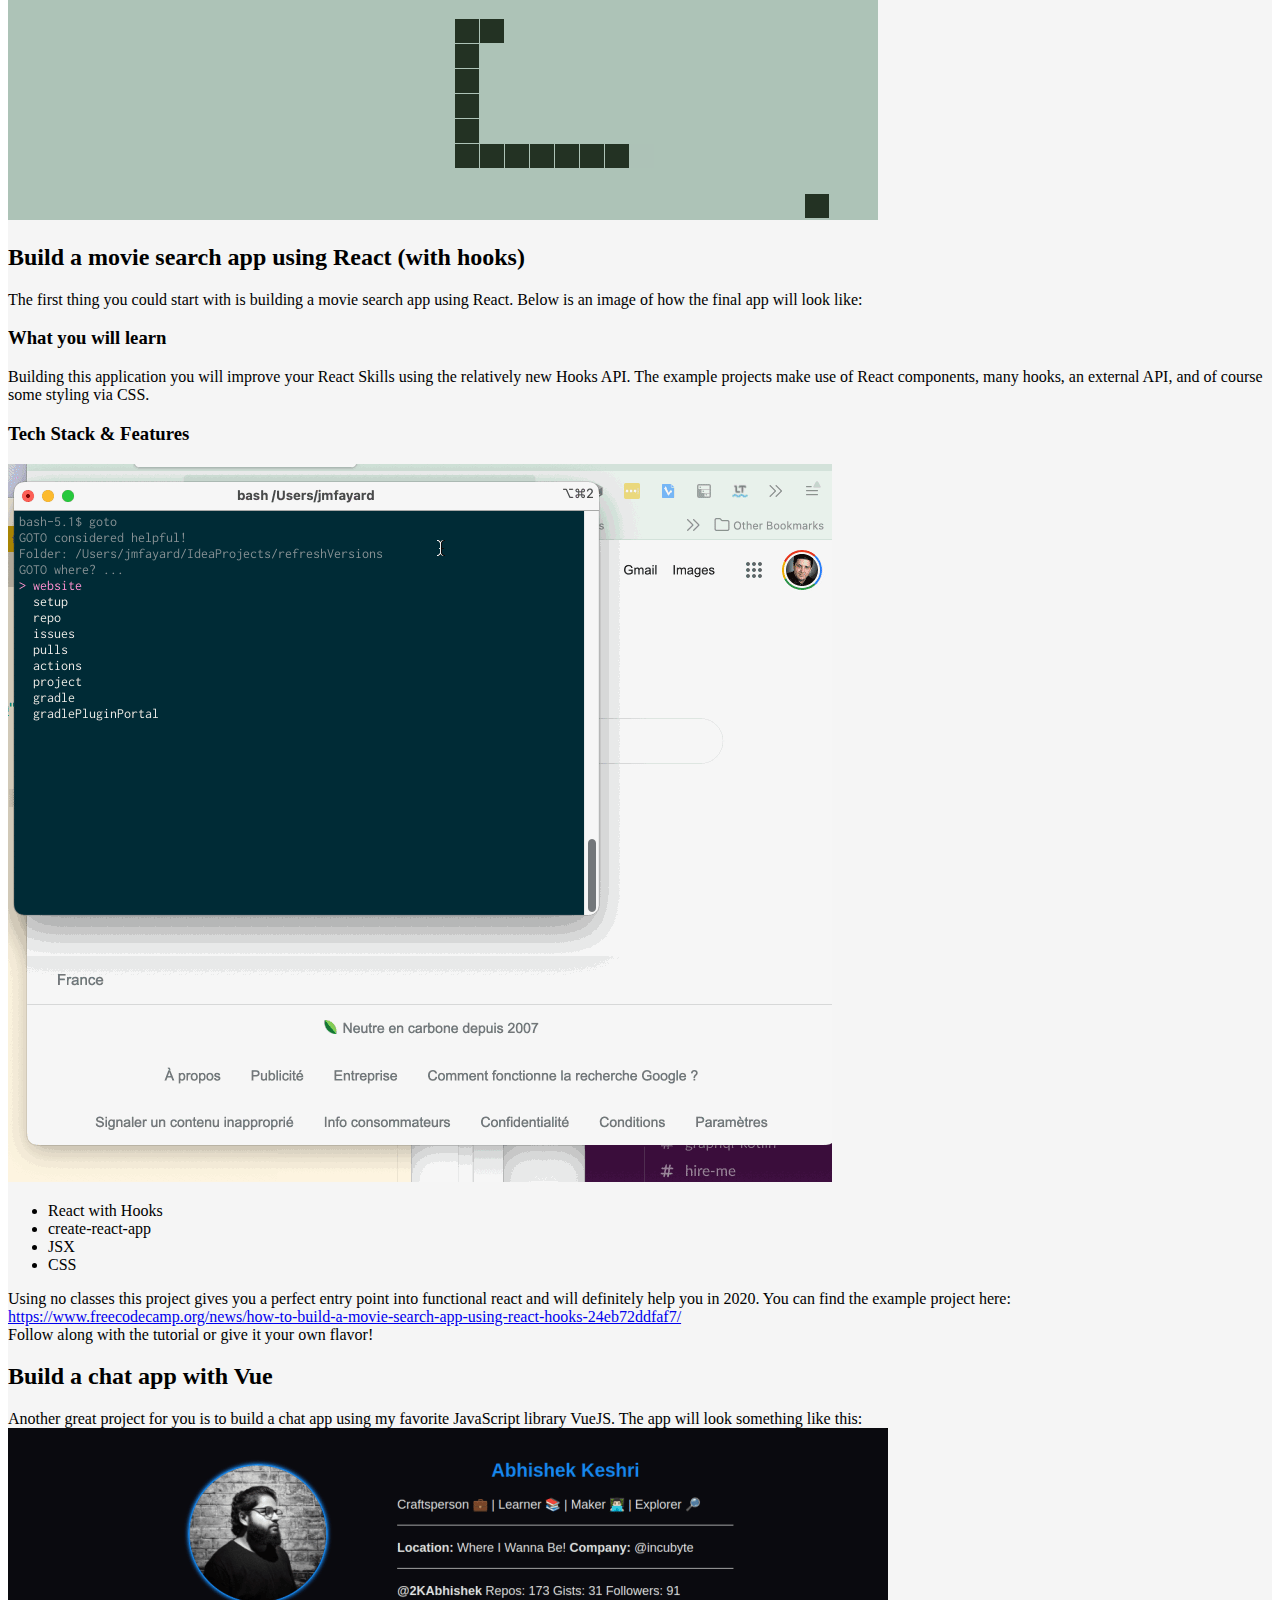
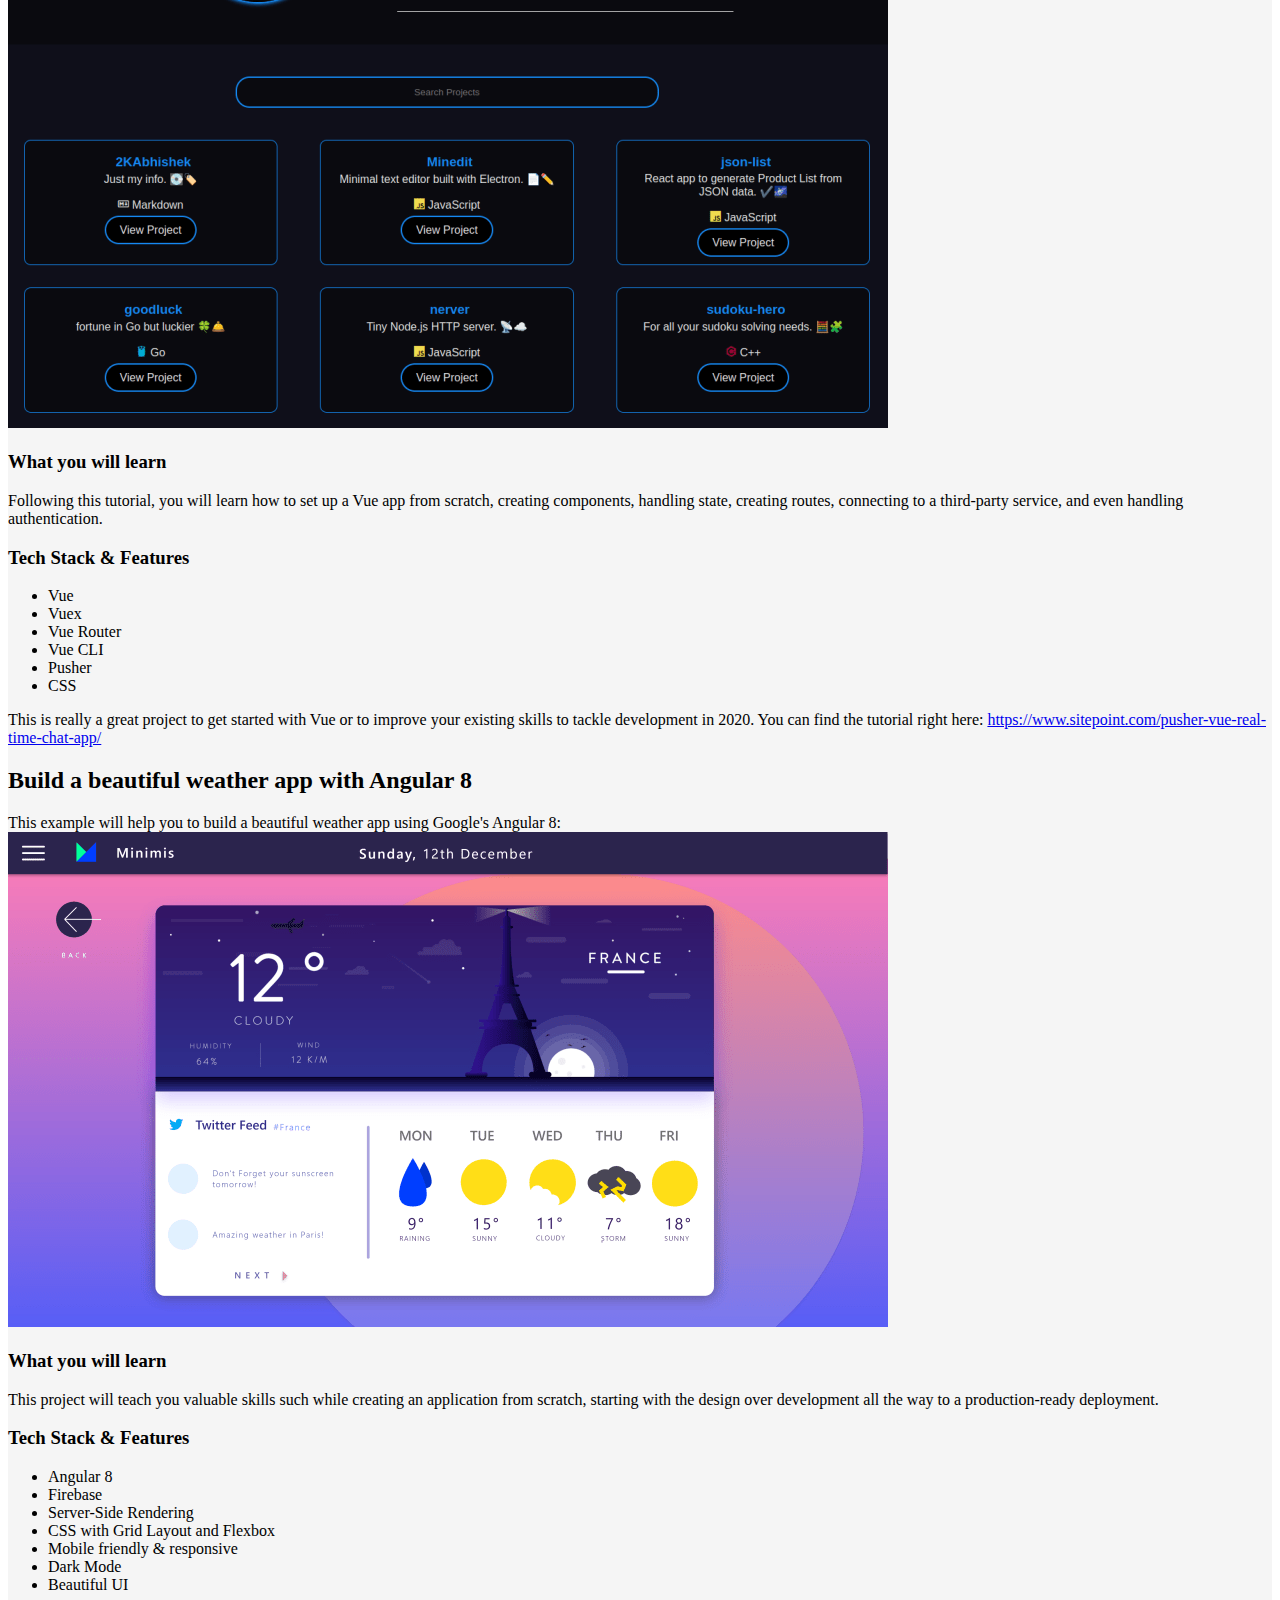
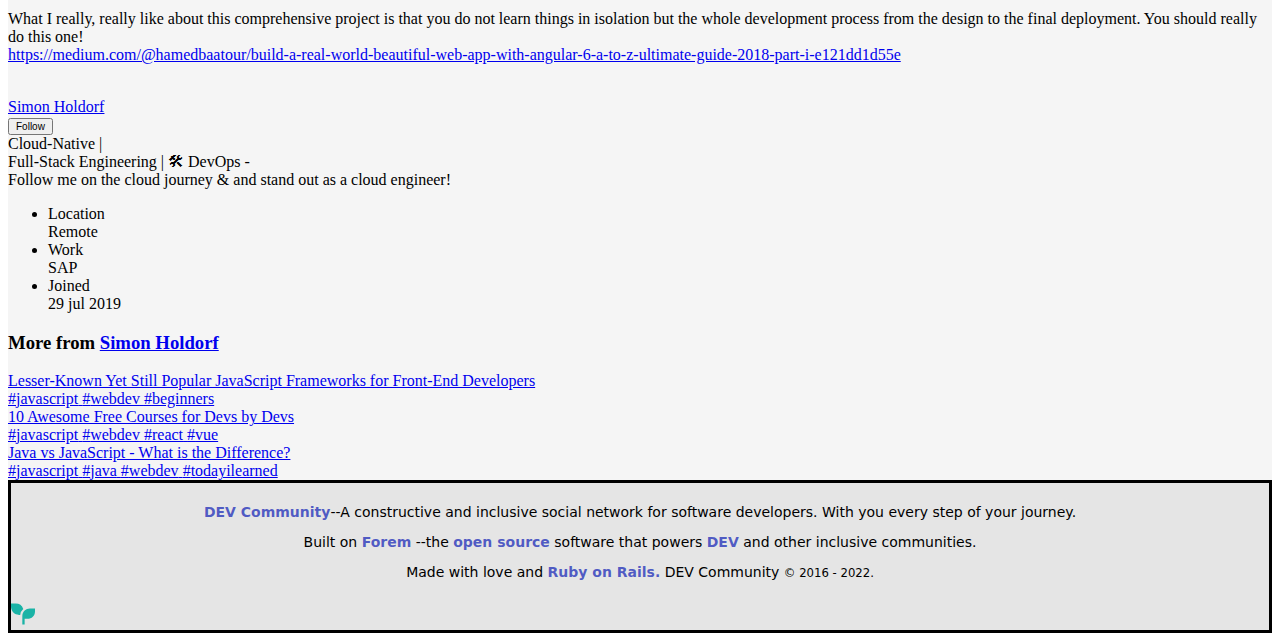
==== commit 7cae79c1: "fix express" ====
--- a/pages/postCard.html
+++ b/pages/postCard.html
@@ -1,515 +1,517 @@
-<!DOCTYPE html>
-<html lang="en">
-
-<head>
-    <meta charset="UTF-8" />
-    <meta http-equiv="X-UA-Compatible" content="IE=edge" />
-    <meta name="viewport" content="width=device-width, initial-scale=1.0" />
-    <link rel="icon" href="../assets/svg/svg-export/Dev.png" />
-
-
-    <link href="https://cdn.jsdelivr.net/npm/bootstrap@5.2.0/dist/css/bootstrap.min.css" rel="stylesheet"
-        integrity="sha384-gH2yIJqKdNHPEq0n4Mqa/HGKIhSkIHeL5AyhkYV8i59U5AR6csBvApHHNl/vI1Bx" crossorigin="anonymous" />
-    <link rel="stylesheet" href="../css/style.css" />
-
-    <title>cardPost</title>
-</head>
-
-<body>
-    <!-- navbar  -->
-    <nav class="navbar sticky-top navbar-expand-lg bg-light">
-        <div class="container-fluid ctn-fluid">
-            <div class="navbar__ctm--movil">
-                <a class="btn btn__mobil" data-bs-toggle="offcanvas" href="#offcanvasExample" role="button"
-                    aria-controls="offcanvasExample">
-                    <span class="navbar-toggler-icon"></span>
-                </a>
-
-                <div class="offcanvas offcanvas-start desplegable-card" tabindex="-1" id="offcanvasExample"
-                    aria-labelledby="offcanvasExampleLabel">
-                    <div class="offcanvas-header">
-                        <h5 class="offcanvas-title" id="offcanvasExampleLabel">
-                            DEV Community
-                        </h5>
-                        <button type="button" class="btn-close" data-bs-dismiss="offcanvas" aria-label="Close"></button>
-                    </div>
-                    <article class="left--top">
-                        <ul>
-                            <li class="left--li">
-                                <img class="left--img" src="../assets/svg/svg-export/house.svg" alt="" />
-                                <a class="left--menu" href="../index.html">Home</a>
-                            </li>
-                            <li class="left--li">
-                                <img class="left--img" src="../assets/svg/svg-export/lavatrastes.svg" alt="" />
-                                <a class="left--menu" href="https://dev.to/readinglist">Reading List</a>
-                            </li>
-                            <li class="left--li">
-                                <img class="left--img" src="../assets/svg/svg-export/poema.svg" alt="" />
-                                <a class="left--menu" href="https://dev.to/listings">Listings</a>
-                            </li>
-                            <li class="left--li">
-                                <img class="left--img" src="../assets/svg/svg-export/microfono.svg" alt="" />
-                                <a class="left--menu" href="https://dev.to/pod">Podcast</a>
-                            </li>
-                            <li class="left--li">
-                                <img class="left--img" src="../assets/svg/svg-export/videocamara.svg" alt="" />
-                                <a class="left--menu" href="https://dev.to/videos">Video</a>
-                            </li>
-                            <li class="left--li">
-                                <img class="left--img" src="../assets/svg/svg-export/etiqueta de carton.svg" alt="" />
-                                <a class="left--menu" href="https://dev.to/tags">Tags</a>
-                            </li>
-                            <li class="left--li">
-                                <img class="left--img" src="../assets/svg/svg-export/foco.svg" alt="" />
-                                <a class="left--menu" href="https://dev.to/faq">FAQ</a>
-                            </li>
-                            <li class="left--li">
-                                <img class="left--img" src="../assets/svg/svg-export/bolsas.svg" alt="" />
-                                <a class="left--menu" href="https://shop.forem.com/">Forem Shop</a>
-                            </li>
-                            <li class="left--li">
-                                <img class="left--img" src="../assets/svg/svg-export/corazon.svg" alt="" />
-                                <a class="left--menu" href="https://dev.to/sponsorships">Sponsors</a>
-                            </li>
-                            <li class="left--li">
-                                <img class="left--img" src="../assets/svg/svg-export/logo dev arcoiris.svg" alt="" />
-                                <a class="left--menu" href="https://dev.to/about">About</a>
-                            </li>
-                            <li class="left--li">
-                                <img class="left--img" src="../assets/svg/svg-export/corneta.svg" alt="" />
-                                <a class="left--menu" href="https://dev.to/contact">Contact</a>
-                            </li>
-                            <li class="left--li">
-                                <img class="left--img" src="../assets/svg/svg-export/carpeta.svg" alt="" />
-                                <a class="left--menu" href="https://dev.to/guides">Guides</a>
-                            </li>
-                            <li class="left--li">
-                                <img class="left--img" src="../assets/svg/svg-export/dudoso.svg" alt="" />
-                                <a class="left--menu" href="https://dev.to/software-comparisons">Sofware comparisons</a>
-                            </li>
-                        </ul>
-                    </article>
-
-                    <article class="left--mid">
-                        <p>Other</p>
-                        <ul>
-                            <li>
-                                <img class="left--img" src="../assets/svg/svg-export/pulgar arriba.svg" alt="" />
-                                <a class="left--menu" href="https://dev.to/code-of-conduct">Code of Conduct</a>
-                            </li>
-                            <li>
-                                <img class="left--img" src="../assets/svg/svg-export/cara con lentes.svg" alt="" />
-                                <a class="left--menu" href="https://dev.to/privacy">Privacy Policy</a>
-                            </li>
-                            <li>
-                                <img class="left--img" src="../assets/svg/svg-export/ojos a la izquierda.svg" alt="" />
-                                <a class="left--menu" href="https://dev.to/terms">Teams of use</a>
-                            </li>
-                        </ul>
-                        <div class="container">
-                            <div class="row container-logs">
-                                <a class="col-2" href="https://twitter.com/thepracticaldev"><img
-                                        src="../assets/svg/svg-export/logo de twitter black.svg" alt=""></a>
-                                <a class="col-2" href="https://www.facebook.com/thepracticaldev"><img
-                                        src="../assets/svg/svg-export/logo de faacebook black.svg" alt=""></a>
-                                <a class="col-2" href="https://github.com/forem"><img
-                                        src="../assets/svg/svg-export/logo de github black.svg" alt=""></a>
-                                <a class="col-2" href="https://www.instagram.com/thepracticaldev/"><img
-                                        src="../assets/svg/svg-export/logo instagram black.svg" alt=""></a>
-                                <a class="col-2" href="https://www.twitch.tv/thepracticaldev"><img
-                                        src="../assets/svg/svg-export/logo twitch black.svg" alt=""></a>
-                            </div>
-                            <div class="row container-tags">
-                                <p class="col-6">My Tags</p>
-                                <a class="col-4" href=""><img src="../assets/svg/svg-export/logo pentagono.svg"
-                                        alt=""></a>
-                            </div>
-                        </div>
-                    </article>
-                </div>
-            </div>
-            <a class="navbar-brand navbar__ctn--img" href="../index.html"><img src="../assets/svg/svg-export/Dev.png"
-                    alt="" /></a>
-            <a class="navbar-brand navbar__mobile--search" href="#"><img id="userLogo"
-                    src="../assets/svg/svg-export/search.svg" align="right" /></a>
-            <a class="navbar-brand navbar__mobile--bell" href="#"><img src="../assets/svg/svg-export/bell.svg"
-                    alt="" /></a>
-            <a class="navbar-brand navbar__mobile--Octocat" href="#"><img src="../assets/svg/svg-export/Octocat.png"
-                    alt="" /></a>
-            <div class="container collapse navbar-collapse navbar__ctn--input">
-                <input name="usr" id="usr" type="text" class="form-control" placeholder="Search" />
-                <img id="userLogo" src="../assets/svg/svg-export/search.svg" align="right" />
-            </div>
-            <div class="collapse navbar-collapse navbar__ctn--listCTN" id="navbarNav">
-                <div class="container">
-                    <section class="row">
-                        <article class="col-5 ctn--listCTN-button">
-                            <button type="button" class="btn btn-outline">
-                                Create post
-                            </button>
-                        </article>
-                        <article class="col-2 ctn--listCTN-bell">
-                            <a href="#"><img src="../assets/svg/svg-export/bell.svg" alt="" /></a>
-                        </article>
-                        <article class="col-5 ctn--listCTN-profile">
-                            <a href="#"><img src="../assets/svg/svg-export/Octocat.png" alt="" /></a>
-                        </article>
-                    </section>
-                </div>
-            </div>
-
-        </div>
-    </nav>
-
-
-    <!-- comienza el contenedor  -->
-    <main class="container main">
-        <article class="row">
-            <!--  comienza aside left  -->
-            <aside class="col-2 aside1">
-                <div class="aside__div--left">
-                    <div class="aside__div--content">
-                        <div>
-                            <span><svg xmlns="http://www.w3.org/2000/svg" width="24" height="24" viewBox="0 0 24 24"
-                                    role="img" aria-hidden="true" class="crayons-icon">
-                                    <path
-                                        d="M21.179 12.794l.013.014L12 22l-9.192-9.192.013-.014A6.5 6.5 0 0112 3.64a6.5 6.5 0 019.179 9.154zM4.575 5.383a4.5 4.5 0 000 6.364L12 19.172l7.425-7.425a4.5 4.5 0 10-6.364-6.364L8.818 9.626 7.404 8.21l3.162-3.162a4.5 4.5 0 00-5.99.334l-.001.001z">
-                                    </path>
-                                </svg></span>
-                            <p>3</p>
-                        </div>
-                        <div>
-                            <span>
-                                <svg xmlns="http://www.w3.org/2000/svg" width="24" height="24" role="img"
-                                    aria-hidden="true" class="crayons-icon">
-                                    <path
-                                        d="M5.645 8.013c.013-.265-.261-.323-.4-.183-1.16 1.17-1.822 3.865-.344 7.32.294.961 1.938 3.19.84 6.131l-.003.006c-.094.255.206.404.366.263 1.395-1.226 1.933-3.593 1.1-6.375-.488-1.657-1.955-4.226-1.559-7.162zm-3.22 2.738c.05-.137-.124-.417-.326-.225-.939.893-1.316 2.863-.976 4.605.547 2.878 2.374 3.526 2.066 6.629-.028.102.176.38.348.154 1.546-2.033.409-4.453-.241-6.006-1.005-2.386-1.087-4.118-.871-5.157z"
-                                        fill="#08090A"></path>
-                                    <path fill-rule="evenodd" clip-rule="evenodd"
-                                        d="M13.622 7.223l8.579-3.68c.598-.256 1.087.547.6.985l-6.618 5.941c.881 2.043 2.738 6.34 2.931 6.775 1.348 3.031-2.055 4.918-3.807 3.583a7.027 7.027 0 01-.623-.574c-.974-.965-2.419-2.398-5.207-1.877.284-2.115-.313-3.737-.883-5.288-.38-1.032-.747-2.032-.837-3.124-.346-3.329 3.763-8.23 4.696-7.953.386.115.326 1.229.266 2.319-.051.948-.102 1.88.143 2.12.145.142.428.43.76.773zM11.5 16.5l2.5.5 2.5 2 1-.5-2-4.5-1.5-4-1.5-1-1-1-1-1.5L10 8l-.5 1.5 1 2.5 1 4.5z">
-                                    </path>
-                                </svg>
-                            </span>
-                            <p>907</p>
-                        </div>
-                        <div>
-                            <span>
-                                <svg xmlns="http://www.w3.org/2000/svg" width="24" height="24" viewBox="0 0 24 24"
-                                    role="img" aria-hidden="true" class="crayons-icon">
-                                    <path
-                                        d="M5 2h14a1 1 0 011 1v19.143a.5.5 0 01-.766.424L12 18.03l-7.234 4.536A.5.5 0 014 22.143V3a1 1 0 011-1zm13 2H6v15.432l6-3.761 6 3.761V4z">
-                                    </path>
-                                </svg>
-                            </span>
-                            <p>8030</p>
-                        </div>
-                        <div>
-                            <span>
-                                <svg xmlns="http://www.w3.org/2000/svg" width="24" height="24" role="img"
-                                    aria-labelledby="a2ydasktvrq1hn02ooakrtet5u37ei0k" aria-hidden="true"
-                                    class="crayons-icon dropdown-icon">
-                                    <title id="a2ydasktvrq1hn02ooakrtet5u37ei0k">More...</title>
-                                    <path fill-rule="evenodd" clip-rule="evenodd"
-                                        d="M7 12a2 2 0 11-4 0 2 2 0 014 0zm7 0a2 2 0 11-4 0 2 2 0 014 0zm5 2a2 2 0 100-4 2 2 0 000 4z">
-                                    </path>
-                                </svg>
-                            </span>
-                        </div>
-                    </div>
-                </div>
-            </aside>
-            <!-- termina aside left  -->
-            <!-- comienza main container  -->
-            <div class="col-9 card main__ctn">
-                <h1>
-                    <a href="../index.html">Introduction</a>
-                </h1>
-                <p>Whatever you do, it's always beneficial to have the right tools at your disposal.
-                    I love working
-                    remotely and am a big advocate of doing remote software development. Therefore,
-                    I always strive to
-                    have the best equipment available to be as productive as possible. Writing posts
-                    like this
-                    constantly takes a lot of time. Luckily <a href="https://ivanky.com/">iVanky</a> <br>
-                    <img class="main__img" src="../images/fondorosa.jpeg" alt=""> <br>
-                    helped me out and
-                    sponsored this post so that I can concentrate on writing. I recently had the
-                    chance to test out one
-                    of their hottest products, a <a href="https://ivanky.com/product/dual-usbc-docking-station">
-                        dual
-                        USB-C Docking Station</a>that allows me to connect both my wide-screen
-                    monitors to my MacBook
-                    with Dual 4K@60Hz display connectivity. It also supports up to 96W laptop
-                    charging, which is
-                    awesome. If you are in a situation like me and want to upgrade your equipment,
-                    check out this and
-                    their other products! And now comes the article:
-                </p>
-                <img class="main__img" src="../images/code.png" alt="">
-                <p>Whether you are new to programming or already an experienced developer. In this
-                    industry, learning
-                    new concepts and languages/frameworks is<br>
-                    mandatory to keep up with the rapid changes. Take for example React -
-                    open-sourced by Facebook just
-                    a shy 4 years ago it already became the number one choice for JavaScript devs
-                    around the globe. But
-                    also Vue and Angular, of course, have their legitimate follower-base. And then
-                    there is Svelte, and
-                    universal frameworks like Next.js or Nuxt.js, and Gatsby, and Gridsome, and
-                    Quasar, and and and. If
-                    you want to shine as an expert JavaScript developer you should at least have
-                    some experience in
-                    different frameworks and libraries - besides doing your homework with good, old
-                    JS.</p>
-                <img class="main__img" src="../images/mario-world.gif" alt="">
-                <p>To help you become Frontend Masters, I have collected 9 different projects, each
-                    with a distinct
-                    topic and a different JavaScript framework or library as a tech stack that you
-                    can build and add to
-                    your portfolio. Remember, nothing helps you more than actually building stuff so
-                    go ahead, sharpen
-                    your mind and make this happen!</p>
-                <img class="main__img" src="../images/tetrisgif.gif" alt="">
-                <h2>
-                    <a name="build-a-movie-search-app-using-react-with-hooks"
-                        href="#build-a-movie-search-app-using-react-with-hooks">
-                    </a>
-                    Build a movie search app using React (with hooks)
-                </h2>
-                <p>The first thing you could start with is building a movie search app using React.
-                    Below is an image of
-                    how the final app will look like:<br>
-                </p>
-                <h3>
-                    <a name="what-you-will-learn" href="#what-you-will-learn">
-                    </a>
-                    What you will learn
-                </h3>
-                <p>Building this application you will improve your React Skills using the relatively
-                    new Hooks API. The
-                    example projects make use of React components, many hooks, an external API, and
-                    of course some
-                    styling via CSS.</p>
-                <h3>
-                    <a name="tech-stack-amp-features" href="#tech-stack-amp-features">
-                    </a>
-                    Tech Stack &amp; Features
-                </h3>
-                <img class="main__img" src="../images/applegif.gif" alt="">
-                <ul>
-                    <li>React with Hooks</li>
-                    <li>create-react-app</li>
-                    <li>JSX</li>
-                    <li>CSS</li>
-                </ul>
-                <p>Using no classes this project gives you a perfect entry point into functional
-                    react and will
-                    definitely help you in 2020. You can find the example project here: <a
-                        href="https://www.freecodecamp.org/news/how-to-build-a-movie-search-app-using-react-hooks-24eb72ddfaf7/">https://www.freecodecamp.org/news/how-to-build-a-movie-search-app-using-react-hooks-24eb72ddfaf7/</a><br>
-                    Follow along with the tutorial or give it your own flavor!</p>
-                <h2>
-                    <a name="build-a-chat-app-with-vue" href="#build-a-chat-app-with-vue">
-                    </a>
-                    Build a chat app with Vue
-                </h2>
-                <p>Another great project for you is to build a chat app using my favorite JavaScript
-                    library VueJS. The
-                    app will look something like this:<br>
-                    <img class="main__img" src="../images/black.png" alt="">
-                </p>
-                <h3>
-                    <a name="what-you-will-learn" href="#what-you-will-learn">
-                    </a>
-                    What you will learn
-                </h3>
-                <p>Following this tutorial, you will learn how to set up a Vue app from scratch,
-                    creating components,
-                    handling state, creating routes, connecting to a third-party service, and even
-                    handling
-                    authentication.</p>
-                <h3>
-                    <a name="tech-stack-amp-features" href="#tech-stack-amp-features">
-                    </a>
-                    Tech Stack &amp; Features
-                </h3>
-
-                <ul>
-                    <li>Vue</li>
-                    <li>Vuex</li>
-                    <li>Vue Router</li>
-                    <li>Vue CLI</li>
-                    <li>Pusher</li>
-                    <li>CSS</li>
-                </ul>
-                <p>This is really a great project to get started with Vue or to improve your
-                    existing skills to tackle
-                    development in 2020. You can find the tutorial right here: <a
-                        href="https://www.sitepoint.com/pusher-vue-real-time-chat-app/">https://www.sitepoint.com/pusher-vue-real-time-chat-app/</a>
-                </p>
-                <h2>
-                    <a name="build-a-beautiful-weather-app-with-angular-8"
-                        href="#build-a-beautiful-weather-app-with-angular-8">
-                    </a>
-                    Build a beautiful weather app with Angular 8
-                </h2>
-                <p>This example will help you to build a beautiful weather app using Google's
-                    Angular 8:<br>
-                    <img class="main__img" src="../images/new.png" alt="">
-                <h3>
-                    <a name="what-you-will-learn" href="#what-you-will-learn">
-                    </a>
-                    What you will learn
-                </h3>
-
-                <p>This project will teach you valuable skills such while creating an application
-                    from scratch, starting
-                    with the design over development all the way to a production-ready deployment.
-                </p>
-
-                <h3>
-                    <a name="tech-stack-amp-features" href="#tech-stack-amp-features">
-                    </a>
-                    Tech Stack &amp; Features
-                </h3>
-
-                <ul>
-                    <li>Angular 8</li>
-                    <li>Firebase</li>
-                    <li>Server-Side Rendering</li>
-                    <li>CSS with Grid Layout and Flexbox</li>
-                    <li>Mobile friendly &amp; responsive</li>
-                    <li>Dark Mode</li>
-                    <li>Beautiful UI</li>
-                </ul>
-                <p>What I really, really like about this comprehensive project is that you do not
-                    learn things in
-                    isolation but the whole development process from the design to the final
-                    deployment. You should
-                    really do this one!<br>
-                    <a
-                        href="https://medium.com/@hamedbaatour/build-a-real-world-beautiful-web-app-with-angular-6-a-to-z-ultimate-guide-2018-part-i-e121dd1d55e">https://medium.com/@hamedbaatour/build-a-real-world-beautiful-web-app-with-angular-6-a-to-z-ultimate-guide-2018-part-i-e121dd1d55e</a>
-                </p>
-        </div>
-        <!-- termina main container  -->
-        <!-- comienza aside right  -->
-        <aside class="col-2 aside2 card ">
-            <div class="crayons-layout__sidebar-right" aria-label="Author details">
-                <div class="crayons-article-sticky grid gap-4 break-word" id="article-show-primary-sticky-nav">
-                    <div>
-                        <div class="-mt-4">
-                            <a href="/simonholdorf" class="flex">
-                                <span class="crayons-avatar crayons-avatar--xl  mr-2 shrink-0">
-                                    <img src="https://res.cloudinary.com/practicaldev/image/fetch/s--lLxl9wZX--/c_fill,f_auto,fl_progressive,h_90,q_auto,w_90/https://dev-to-uploads.s3.amazonaws.com/uploads/user/profile_image/203467/61060b32-0fe3-443c-99e4-a6333e0e5d4e.jpeg"
-                                        class="crayons-avatar__image" alt="" loading="lazy">
-                                </span>
-                                <br>
-                                <span class="crayons-link crayons-subtitle-2 mt-5">Simon Holdorf</span>
-                            </a>
-                        </div>
-
-                        <div class="print-hidden">
-                            <button type="button" class="btn btn-primary btn-primary--aside2">Follow</button>
-                        </div>
-                        <div class="color-base-70">
-                            Cloud-Native |<br>
-                            Full-Stack Engineering | 🛠 DevOps - <br>
-                            Follow me on the cloud journey &amp;
-                            and stand out as a cloud engineer!
-                        </div>
-                        <div class="user-metadata-details">
-                            <ul class="user-metadata-details-inner">
-                                <li>
-                                    <div class="key">
-                                        Location
-                                    </div>
-                                    <div class="value">
-                                        Remote
-                                    </div>
-                                </li>
-                                <li>
-                                    <div class="key">
-                                        Work
-                                    </div>
-                                    <div class="value">
-                                        SAP
-                                    </div>
-                                </li>
-                                <li>
-                                    <div class="key">
-                                        Joined
-                                    </div>
-                                    <div class="value">
-                                        <time datetime="2019-07-29T17:46:49Z" class="date">29 jul 2019</time>
-                                    </div>
-                                </li>
-                            </ul>
-                        </div>
-                    </div>
-                    <div class="crayons-card crayons-card--secondary">
-                        <header class="crayons-card__header">
-                            <h3 class="crayons-subtitle-2">
-                                More from <a href="/simonholdorf">Simon Holdorf</a>
-                            </h3>
-                        </header>
-                        <div>
-                            <a class="crayons-link crayons-link--contentful"
-                                href="/simonholdorf/lesser-known-yet-still-popular-javascript-frameworks-for-front-end-developers-1c53">
-                                Lesser-Known Yet Still Popular JavaScript Frameworks for Front-End Developers
-                                <div class="crayons-link__secondary -ml-1">
-                                    <span class="mr-1"><span class="opacity-50">#</span>javascript</span>
-                                    <span class="mr-1"><span class="opacity-50">#</span>webdev</span>
-                                    <span class="mr-1"><span class="opacity-50">#</span>beginners</span>
-                                </div>
-                            </a>
-                            <a class="crayons-link crayons-link--contentful"
-                                href="/simonholdorf/10-awesome-free-courses-for-devs-by-devs-15ci">
-                                10 Awesome Free Courses for Devs by Devs
-                                <div class="crayons-link__secondary -ml-1">
-                                    <span class="mr-1"><span class="opacity-50">#</span>javascript</span>
-                                    <span class="mr-1"><span class="opacity-50">#</span>webdev</span>
-                                    <span class="mr-1"><span class="opacity-50">#</span>react</span>
-                                    <span class="mr-1"><span class="opacity-50">#</span>vue</span>
-                                </div>
-                            </a>
-                            <a class="crayons-link crayons-link--contentful"
-                                href="/simonholdorf/java-vs-javascript-what-is-the-difference-19eg">
-                                Java vs JavaScript - What is the Difference?
-                                <div class="crayons-link__secondary -ml-1">
-                                    <span class="mr-1"><span class="opacity-50">#</span>javascript</span>
-                                    <span class="mr-1"><span class="opacity-50">#</span>java</span>
-                                    <span class="mr-1"><span class="opacity-50">#</span>webdev</span>
-                                    <span class="mr-1"><span class="opacity-50">#</span>todayilearned</span>
-                                </div>
-                            </a>
-                        </div>
-                    </div>
-                </div>
-            </div>
-        </aside>
-        <!-- termina aside right  -->
-        </article>
-    </main>
-    <footer style="border:solid ;" class="container-fluid footer--background"> 
-        <div class="row">
-            <article class="p-5">
-                <p class="container_footer">
-                    <a class="footer--anchors" href="#">DEV Community</a>--A constructive and inclusive social network for
-                    software developers. With you every step of your journey. <br>
-                    Built on <a class="footer--anchors" href="#">Forem</a> --the <a class="footer--anchors" href="#">open source</a>
-                    software that powers <a class="footer--anchors" href="#">DEV</a> and other inclusive communities. <br>
-                    Made with love and <a class="footer--anchors" href="#">Ruby on Rails.</a> DEV Community
-                    <small>© 2016 - 2022.</small>
-                </p>
-                <span class="d-flex justify-content-center">
-                    <img src="../assets/svg/svg-export/planta.svg" alt="Plant Green">
-                </span>
-            </article>
-        </div>
-    </footer>
-
-    <script src="https://cdn.jsdelivr.net/npm/bootstrap@5.2.0/dist/js/bootstrap.bundle.min.js"
-        integrity="sha384-A3rJD856KowSb7dwlZdYEkO39Gagi7vIsF0jrRAoQmDKKtQBHUuLZ9AsSv4jD4Xa"
-        crossorigin="anonymous"></script>
-
-</body>
+<!DOCTYPE html>
+<html lang="en">
+
+<head>
+    <meta charset="UTF-8" />
+    <meta http-equiv="X-UA-Compatible" content="IE=edge" />
+    <meta name="viewport" content="width=device-width, initial-scale=1.0" />
+    <link rel="icon" href="../assets/svg/svg-export/Dev.png" />
+
+
+    <link href="https://cdn.jsdelivr.net/npm/bootstrap@5.2.0/dist/css/bootstrap.min.css" rel="stylesheet"
+        integrity="sha384-gH2yIJqKdNHPEq0n4Mqa/HGKIhSkIHeL5AyhkYV8i59U5AR6csBvApHHNl/vI1Bx" crossorigin="anonymous" />
+    <link rel="stylesheet" href="../css/style.css" />
+
+    <title>cardPost</title>
+</head>
+
+<body>
+    <!-- navbar  -->
+    <nav class="navbar sticky-top navbar-expand-lg bg-light">
+        <div class="container-fluid ctn-fluid">
+            <div class="navbar__ctm--movil">
+                <a class="btn btn__mobil" data-bs-toggle="offcanvas" href="#offcanvasExample" role="button"
+                    aria-controls="offcanvasExample">
+                    <span class="navbar-toggler-icon"></span>
+                </a>
+
+                <div class="offcanvas offcanvas-start desplegable-card" tabindex="-1" id="offcanvasExample"
+                    aria-labelledby="offcanvasExampleLabel">
+                    <div class="offcanvas-header">
+                        <h5 class="offcanvas-title" id="offcanvasExampleLabel">
+                            DEV Community
+                        </h5>
+                        <button type="button" class="btn-close" data-bs-dismiss="offcanvas" aria-label="Close"></button>
+                    </div>
+                    <article class="left--top">
+                        <ul>
+                            <li class="left--li">
+                                <img class="left--img" src="../assets/svg/svg-export/house.svg" alt="" />
+                                <a class="left--menu" href="../index.html">Home</a>
+                            </li>
+                            <li class="left--li">
+                                <img class="left--img" src="../assets/svg/svg-export/lavatrastes.svg" alt="" />
+                                <a class="left--menu" href="https://dev.to/readinglist">Reading List</a>
+                            </li>
+                            <li class="left--li">
+                                <img class="left--img" src="../assets/svg/svg-export/poema.svg" alt="" />
+                                <a class="left--menu" href="https://dev.to/listings">Listings</a>
+                            </li>
+                            <li class="left--li">
+                                <img class="left--img" src="../assets/svg/svg-export/microfono.svg" alt="" />
+                                <a class="left--menu" href="https://dev.to/pod">Podcast</a>
+                            </li>
+                            <li class="left--li">
+                                <img class="left--img" src="../assets/svg/svg-export/videocamara.svg" alt="" />
+                                <a class="left--menu" href="https://dev.to/videos">Video</a>
+                            </li>
+                            <li class="left--li">
+                                <img class="left--img" src="../assets/svg/svg-export/etiqueta de carton.svg" alt="" />
+                                <a class="left--menu" href="https://dev.to/tags">Tags</a>
+                            </li>
+                            <li class="left--li">
+                                <img class="left--img" src="../assets/svg/svg-export/foco.svg" alt="" />
+                                <a class="left--menu" href="https://dev.to/faq">FAQ</a>
+                            </li>
+                            <li class="left--li">
+                                <img class="left--img" src="../assets/svg/svg-export/bolsas.svg" alt="" />
+                                <a class="left--menu" href="https://shop.forem.com/">Forem Shop</a>
+                            </li>
+                            <li class="left--li">
+                                <img class="left--img" src="../assets/svg/svg-export/corazon.svg" alt="" />
+                                <a class="left--menu" href="https://dev.to/sponsorships">Sponsors</a>
+                            </li>
+                            <li class="left--li">
+                                <img class="left--img" src="../assets/svg/svg-export/logo dev arcoiris.svg" alt="" />
+                                <a class="left--menu" href="https://dev.to/about">About</a>
+                            </li>
+                            <li class="left--li">
+                                <img class="left--img" src="../assets/svg/svg-export/corneta.svg" alt="" />
+                                <a class="left--menu" href="https://dev.to/contact">Contact</a>
+                            </li>
+                            <li class="left--li">
+                                <img class="left--img" src="../assets/svg/svg-export/carpeta.svg" alt="" />
+                                <a class="left--menu" href="https://dev.to/guides">Guides</a>
+                            </li>
+                            <li class="left--li">
+                                <img class="left--img" src="../assets/svg/svg-export/dudoso.svg" alt="" />
+                                <a class="left--menu" href="https://dev.to/software-comparisons">Sofware comparisons</a>
+                            </li>
+                        </ul>
+                    </article>
+
+                    <article class="left--mid">
+                        <p>Other</p>
+                        <ul>
+                            <li>
+                                <img class="left--img" src="../assets/svg/svg-export/pulgar arriba.svg" alt="" />
+                                <a class="left--menu" href="https://dev.to/code-of-conduct">Code of Conduct</a>
+                            </li>
+                            <li>
+                                <img class="left--img" src="../assets/svg/svg-export/cara con lentes.svg" alt="" />
+                                <a class="left--menu" href="https://dev.to/privacy">Privacy Policy</a>
+                            </li>
+                            <li>
+                                <img class="left--img" src="../assets/svg/svg-export/ojos a la izquierda.svg" alt="" />
+                                <a class="left--menu" href="https://dev.to/terms">Teams of use</a>
+                            </li>
+                        </ul>
+                        <div class="container">
+                            <div class="row container-logs">
+                                <a class="col-2" href="https://twitter.com/thepracticaldev"><img
+                                        src="../assets/svg/svg-export/logo de twitter black.svg" alt=""></a>
+                                <a class="col-2" href="https://www.facebook.com/thepracticaldev"><img
+                                        src="../assets/svg/svg-export/logo de faacebook black.svg" alt=""></a>
+                                <a class="col-2" href="https://github.com/forem"><img
+                                        src="../assets/svg/svg-export/logo de github black.svg" alt=""></a>
+                                <a class="col-2" href="https://www.instagram.com/thepracticaldev/"><img
+                                        src="../assets/svg/svg-export/logo instagram black.svg" alt=""></a>
+                                <a class="col-2" href="https://www.twitch.tv/thepracticaldev"><img
+                                        src="../assets/svg/svg-export/logo twitch black.svg" alt=""></a>
+                            </div>
+                            <div class="row container-tags">
+                                <p class="col-6">My Tags</p>
+                                <a class="col-4" href=""><img src="../assets/svg/svg-export/logo pentagono.svg"
+                                        alt=""></a>
+                            </div>
+                        </div>
+                    </article>
+                </div>
+            </div>
+            <a class="navbar-brand navbar__ctn--img" href="../index.html"><img src="../assets/svg/svg-export/Dev.png"
+                    alt="" /></a>
+            <a class="navbar-brand navbar__mobile--search" href="#"><img id="userLogo"
+                    src="../assets/svg/svg-export/search.svg" align="right" /></a>
+            <a class="navbar-brand navbar__mobile--bell" href="#"><img src="../assets/svg/svg-export/bell.svg"
+                    alt="" /></a>
+            <a class="navbar-brand navbar__mobile--Octocat" href="#"><img src="../assets/svg/svg-export/Octocat.png"
+                    alt="" /></a>
+            <div class="container collapse navbar-collapse navbar__ctn--input">
+                <input name="usr" id="usr" type="text" class="form-control" placeholder="Search" />
+                <img id="userLogo" src="../assets/svg/svg-export/search.svg" align="right" />
+            </div>
+            <div class="collapse navbar-collapse navbar__ctn--listCTN" id="navbarNav">
+                <div class="container">
+                    <section class="row">
+                        <article class="col-5 ctn--listCTN-button">
+                            <button type="button" class="btn btn-outline">
+                                Create post
+                            </button>
+                        </article>
+                        <article class="col-2 ctn--listCTN-bell">
+                            <a href="#"><img src="../assets/svg/svg-export/bell.svg" alt="" /></a>
+                        </article>
+                        <article class="col-5 ctn--listCTN-profile">
+                            <a href="#"><img src="../assets/svg/svg-export/Octocat.png" alt="" /></a>
+                        </article>
+                    </section>
+                </div>
+            </div>
+
+        </div>
+    </nav>
+
+
+    <!-- comienza el contenedor  -->
+    <main class="container main">
+        <article class="row">
+            <!--  comienza aside left  -->
+            <aside class="col-2 aside1">
+                <div class="aside__div--left">
+                    <div class="aside__div--content">
+                        <div>
+                            <span><svg xmlns="http://www.w3.org/2000/svg" width="24" height="24" viewBox="0 0 24 24"
+                                    role="img" aria-hidden="true" class="crayons-icon">
+                                    <path
+                                        d="M21.179 12.794l.013.014L12 22l-9.192-9.192.013-.014A6.5 6.5 0 0112 3.64a6.5 6.5 0 019.179 9.154zM4.575 5.383a4.5 4.5 0 000 6.364L12 19.172l7.425-7.425a4.5 4.5 0 10-6.364-6.364L8.818 9.626 7.404 8.21l3.162-3.162a4.5 4.5 0 00-5.99.334l-.001.001z">
+                                    </path>
+                                </svg></span>
+                            <p>3</p>
+                        </div>
+                        <div>
+                            <span>
+                                <svg xmlns="http://www.w3.org/2000/svg" width="24" height="24" role="img"
+                                    aria-hidden="true" class="crayons-icon">
+                                    <path
+                                        d="M5.645 8.013c.013-.265-.261-.323-.4-.183-1.16 1.17-1.822 3.865-.344 7.32.294.961 1.938 3.19.84 6.131l-.003.006c-.094.255.206.404.366.263 1.395-1.226 1.933-3.593 1.1-6.375-.488-1.657-1.955-4.226-1.559-7.162zm-3.22 2.738c.05-.137-.124-.417-.326-.225-.939.893-1.316 2.863-.976 4.605.547 2.878 2.374 3.526 2.066 6.629-.028.102.176.38.348.154 1.546-2.033.409-4.453-.241-6.006-1.005-2.386-1.087-4.118-.871-5.157z"
+                                        fill="#08090A"></path>
+                                    <path fill-rule="evenodd" clip-rule="evenodd"
+                                        d="M13.622 7.223l8.579-3.68c.598-.256 1.087.547.6.985l-6.618 5.941c.881 2.043 2.738 6.34 2.931 6.775 1.348 3.031-2.055 4.918-3.807 3.583a7.027 7.027 0 01-.623-.574c-.974-.965-2.419-2.398-5.207-1.877.284-2.115-.313-3.737-.883-5.288-.38-1.032-.747-2.032-.837-3.124-.346-3.329 3.763-8.23 4.696-7.953.386.115.326 1.229.266 2.319-.051.948-.102 1.88.143 2.12.145.142.428.43.76.773zM11.5 16.5l2.5.5 2.5 2 1-.5-2-4.5-1.5-4-1.5-1-1-1-1-1.5L10 8l-.5 1.5 1 2.5 1 4.5z">
+                                    </path>
+                                </svg>
+                            </span>
+                            <p>907</p>
+                        </div>
+                        <div>
+                            <span>
+                                <svg xmlns="http://www.w3.org/2000/svg" width="24" height="24" viewBox="0 0 24 24"
+                                    role="img" aria-hidden="true" class="crayons-icon">
+                                    <path
+                                        d="M5 2h14a1 1 0 011 1v19.143a.5.5 0 01-.766.424L12 18.03l-7.234 4.536A.5.5 0 014 22.143V3a1 1 0 011-1zm13 2H6v15.432l6-3.761 6 3.761V4z">
+                                    </path>
+                                </svg>
+                            </span>
+                            <p>8030</p>
+                        </div>
+                        <div>
+                            <span>
+                                <svg xmlns="http://www.w3.org/2000/svg" width="24" height="24" role="img"
+                                    aria-labelledby="a2ydasktvrq1hn02ooakrtet5u37ei0k" aria-hidden="true"
+                                    class="crayons-icon dropdown-icon">
+                                    <title id="a2ydasktvrq1hn02ooakrtet5u37ei0k">More...</title>
+                                    <path fill-rule="evenodd" clip-rule="evenodd"
+                                        d="M7 12a2 2 0 11-4 0 2 2 0 014 0zm7 0a2 2 0 11-4 0 2 2 0 014 0zm5 2a2 2 0 100-4 2 2 0 000 4z">
+                                    </path>
+                                </svg>
+                            </span>
+                        </div>
+                    </div>
+                </div>
+            </aside>
+            <!-- termina aside left  -->
+            <!-- comienza main container  -->
+            <div class="col-9 card main__ctn">
+                <h1>
+                    <a href="../index.html">Introduction</a>
+                </h1>
+                <p>Whatever you do, it's always beneficial to have the right tools at your disposal.
+                    I love working
+                    remotely and am a big advocate of doing remote software development. Therefore,
+                    I always strive to
+                    have the best equipment available to be as productive as possible. Writing posts
+                    like this
+                    constantly takes a lot of time. Luckily <a href="https://ivanky.com/">iVanky</a> <br>
+                    <img class="main__img" src="../images/fondorosa.jpeg" alt=""> <br>
+                    helped me out and
+                    sponsored this post so that I can concentrate on writing. I recently had the
+                    chance to test out one
+                    of their hottest products, a <a href="https://ivanky.com/product/dual-usbc-docking-station">
+                        dual
+                        USB-C Docking Station</a>that allows me to connect both my wide-screen
+                    monitors to my MacBook
+                    with Dual 4K@60Hz display connectivity. It also supports up to 96W laptop
+                    charging, which is
+                    awesome. If you are in a situation like me and want to upgrade your equipment,
+                    check out this and
+                    their other products! And now comes the article:
+                </p>
+                <img class="main__img" src="../images/code.png" alt="">
+                <p>Whether you are new to programming or already an experienced developer. In this
+                    industry, learning
+                    new concepts and languages/frameworks is<br>
+                    mandatory to keep up with the rapid changes. Take for example React -
+                    open-sourced by Facebook just
+                    a shy 4 years ago it already became the number one choice for JavaScript devs
+                    around the globe. But
+                    also Vue and Angular, of course, have their legitimate follower-base. And then
+                    there is Svelte, and
+                    universal frameworks like Next.js or Nuxt.js, and Gatsby, and Gridsome, and
+                    Quasar, and and and. If
+                    you want to shine as an expert JavaScript developer you should at least have
+                    some experience in
+                    different frameworks and libraries - besides doing your homework with good, old
+                    JS.</p>
+                <img class="main__img" src="../images/mario-world.gif" alt="">
+                <p>To help you become Frontend Masters, I have collected 9 different projects, each
+                    with a distinct
+                    topic and a different JavaScript framework or library as a tech stack that you
+                    can build and add to
+                    your portfolio. Remember, nothing helps you more than actually building stuff so
+                    go ahead, sharpen
+                    your mind and make this happen!</p>
+                <img class="main__img" src="../images/tetrisgif.gif" alt="">
+                <h2>
+                    <a name="build-a-movie-search-app-using-react-with-hooks"
+                        href="#build-a-movie-search-app-using-react-with-hooks">
+                    </a>
+                    Build a movie search app using React (with hooks)
+                </h2>
+                <p>The first thing you could start with is building a movie search app using React.
+                    Below is an image of
+                    how the final app will look like:<br>
+                </p>
+                <h3>
+                    <a name="what-you-will-learn" href="#what-you-will-learn">
+                    </a>
+                    What you will learn
+                </h3>
+                <p>Building this application you will improve your React Skills using the relatively
+                    new Hooks API. The
+                    example projects make use of React components, many hooks, an external API, and
+                    of course some
+                    styling via CSS.</p>
+                <h3>
+                    <a name="tech-stack-amp-features" href="#tech-stack-amp-features">
+                    </a>
+                    Tech Stack &amp; Features
+                </h3>
+                <img class="main__img" src="../images/applegif.gif" alt="">
+                <ul>
+                    <li>React with Hooks</li>
+                    <li>create-react-app</li>
+                    <li>JSX</li>
+                    <li>CSS</li>
+                </ul>
+                <p>Using no classes this project gives you a perfect entry point into functional
+                    react and will
+                    definitely help you in 2020. You can find the example project here: <a
+                        href="https://www.freecodecamp.org/news/how-to-build-a-movie-search-app-using-react-hooks-24eb72ddfaf7/">https://www.freecodecamp.org/news/how-to-build-a-movie-search-app-using-react-hooks-24eb72ddfaf7/</a><br>
+                    Follow along with the tutorial or give it your own flavor!</p>
+                <h2>
+                    <a name="build-a-chat-app-with-vue" href="#build-a-chat-app-with-vue">
+                    </a>
+                    Build a chat app with Vue
+                </h2>
+                <p>Another great project for you is to build a chat app using my favorite JavaScript
+                    library VueJS. The
+                    app will look something like this:<br>
+                    <img class="main__img" src="../images/black.png" alt="">
+                </p>
+                <h3>
+                    <a name="what-you-will-learn" href="#what-you-will-learn">
+                    </a>
+                    What you will learn
+                </h3>
+                <p>Following this tutorial, you will learn how to set up a Vue app from scratch,
+                    creating components,
+                    handling state, creating routes, connecting to a third-party service, and even
+                    handling
+                    authentication.</p>
+                <h3>
+                    <a name="tech-stack-amp-features" href="#tech-stack-amp-features">
+                    </a>
+                    Tech Stack &amp; Features
+                </h3>
+
+                <ul>
+                    <li>Vue</li>
+                    <li>Vuex</li>
+                    <li>Vue Router</li>
+                    <li>Vue CLI</li>
+                    <li>Pusher</li>
+                    <li>CSS</li>
+                </ul>
+                <p>This is really a great project to get started with Vue or to improve your
+                    existing skills to tackle
+                    development in 2020. You can find the tutorial right here: <a
+                        href="https://www.sitepoint.com/pusher-vue-real-time-chat-app/">https://www.sitepoint.com/pusher-vue-real-time-chat-app/</a>
+                </p>
+                <h2>
+                    <a name="build-a-beautiful-weather-app-with-angular-8"
+                        href="#build-a-beautiful-weather-app-with-angular-8">
+                    </a>
+                    Build a beautiful weather app with Angular 8
+                </h2>
+                <p>This example will help you to build a beautiful weather app using Google's
+                    Angular 8:<br>
+                    <img class="main__img" src="../images/new.png" alt="">
+                <h3>
+                    <a name="what-you-will-learn" href="#what-you-will-learn">
+                    </a>
+                    What you will learn
+                </h3>
+
+                <p>This project will teach you valuable skills such while creating an application
+                    from scratch, starting
+                    with the design over development all the way to a production-ready deployment.
+                </p>
+
+                <h3>
+                    <a name="tech-stack-amp-features" href="#tech-stack-amp-features">
+                    </a>
+                    Tech Stack &amp; Features
+                </h3>
+
+                <ul>
+                    <li>Angular 8</li>
+                    <li>Firebase</li>
+                    <li>Server-Side Rendering</li>
+                    <li>CSS with Grid Layout and Flexbox</li>
+                    <li>Mobile friendly &amp; responsive</li>
+                    <li>Dark Mode</li>
+                    <li>Beautiful UI</li>
+                </ul>
+                <p>What I really, really like about this comprehensive project is that you do not
+                    learn things in
+                    isolation but the whole development process from the design to the final
+                    deployment. You should
+                    really do this one!<br>
+                    <a
+                        href="https://medium.com/@hamedbaatour/build-a-real-world-beautiful-web-app-with-angular-6-a-to-z-ultimate-guide-2018-part-i-e121dd1d55e">https://medium.com/@hamedbaatour/build-a-real-world-beautiful-web-app-with-angular-6-a-to-z-ultimate-guide-2018-part-i-e121dd1d55e</a>
+                </p>
+        </div>
+        <!-- termina main container  -->
+        <!-- comienza aside right  -->
+        <aside class="col-2 aside2 card ">
+            <div class="crayons-layout__sidebar-right" aria-label="Author details">
+                <div class="crayons-article-sticky grid gap-4 break-word" id="article-show-primary-sticky-nav">
+                    <div>
+                        <div class="-mt-4">
+                            <a href="/simonholdorf" class="flex">
+                                <span class="crayons-avatar crayons-avatar--xl  mr-2 shrink-0">
+                                    <img src="https://res.cloudinary.com/practicaldev/image/fetch/s--lLxl9wZX--/c_fill,f_auto,fl_progressive,h_90,q_auto,w_90/https://dev-to-uploads.s3.amazonaws.com/uploads/user/profile_image/203467/61060b32-0fe3-443c-99e4-a6333e0e5d4e.jpeg"
+                                        class="crayons-avatar__image" alt="" loading="lazy">
+                                </span>
+                                <br>
+                                <span class="crayons-link crayons-subtitle-2 mt-5">Simon Holdorf</span>
+                            </a>
+                        </div>
+
+                        <div class="print-hidden">
+                            <button type="button" class="btn btn-primary btn-primary--aside2">Follow</button>
+                        </div>
+                        <div class="color-base-70">
+                            Cloud-Native |<br>
+                            Full-Stack Engineering | 🛠 DevOps - <br>
+                            Follow me on the cloud journey &amp;
+                            and stand out as a cloud engineer!
+                        </div>
+                        <div class="user-metadata-details">
+                            <ul class="user-metadata-details-inner">
+                                <li>
+                                    <div class="key">
+                                        Location
+                                    </div>
+                                    <div class="value">
+                                        Remote
+                                    </div>
+                                </li>
+                                <li>
+                                    <div class="key">
+                                        Work
+                                    </div>
+                                    <div class="value">
+                                        SAP
+                                    </div>
+                                </li>
+                                <li>
+                                    <div class="key">
+                                        Joined
+                                    </div>
+                                    <div class="value">
+                                        <time datetime="2019-07-29T17:46:49Z" class="date">29 jul 2019</time>
+                                    </div>
+                                </li>
+                            </ul>
+                        </div>
+                    </div>
+                    <div class="crayons-card crayons-card--secondary">
+                        <header class="crayons-card__header">
+                            <h3 class="crayons-subtitle-2">
+                                More from <a href="/simonholdorf">Simon Holdorf</a>
+                            </h3>
+                        </header>
+                        <div>
+                            <a class="crayons-link crayons-link--contentful"
+                                href="/simonholdorf/lesser-known-yet-still-popular-javascript-frameworks-for-front-end-developers-1c53">
+                                Lesser-Known Yet Still Popular JavaScript Frameworks for Front-End Developers
+                                <div class="crayons-link__secondary -ml-1">
+                                    <span class="mr-1"><span class="opacity-50">#</span>javascript</span>
+                                    <span class="mr-1"><span class="opacity-50">#</span>webdev</span>
+                                    <span class="mr-1"><span class="opacity-50">#</span>beginners</span>
+                                </div>
+                            </a>
+                            <a class="crayons-link crayons-link--contentful"
+                                href="/simonholdorf/10-awesome-free-courses-for-devs-by-devs-15ci">
+                                10 Awesome Free Courses for Devs by Devs
+                                <div class="crayons-link__secondary -ml-1">
+                                    <span class="mr-1"><span class="opacity-50">#</span>javascript</span>
+                                    <span class="mr-1"><span class="opacity-50">#</span>webdev</span>
+                                    <span class="mr-1"><span class="opacity-50">#</span>react</span>
+                                    <span class="mr-1"><span class="opacity-50">#</span>vue</span>
+                                </div>
+                            </a>
+                            <a class="crayons-link crayons-link--contentful"
+                                href="/simonholdorf/java-vs-javascript-what-is-the-difference-19eg">
+                                Java vs JavaScript - What is the Difference?
+                                <div class="crayons-link__secondary -ml-1">
+                                    <span class="mr-1"><span class="opacity-50">#</span>javascript</span>
+                                    <span class="mr-1"><span class="opacity-50">#</span>java</span>
+                                    <span class="mr-1"><span class="opacity-50">#</span>webdev</span>
+                                    <span class="mr-1"><span class="opacity-50">#</span>todayilearned</span>
+                                </div>
+                            </a>
+                        </div>
+                    </div>
+                </div>
+            </div>
+        </aside>
+        <!-- termina aside right  -->
+        </article>
+    </main>
+    <!-- Start of Footer-->
+    <footer style="border:solid ;" class="container-fluid footer--background">
+        <div class="row">
+            <article class="p-5">
+                <p class="container_footer">
+                    <a class="footer--anchors" href="#">DEV Community</a>--A constructive and inclusive social network for
+                    software developers. With you every step of your journey. <br>
+                    Built on <a class="footer--anchors" href="#">Forem</a> --the <a class="footer--anchors" href="#">open source</a>
+                    software that powers <a class="footer--anchors" href="#">DEV</a> and other inclusive communities. <br>
+                    Made with love and <a class="footer--anchors" href="#">Ruby on Rails.</a> DEV Community
+                    <small>© 2016 - 2022.</small>
+                </p>
+                <span class="d-flex justify-content-center">
+                    <img src="../assets/svg/svg-export/planta.svg" alt="Plant Green">
+                </span>
+            </article>
+        </div>
+    </footer>
+
+    <script src="https://cdn.jsdelivr.net/npm/bootstrap@5.2.0/dist/js/bootstrap.bundle.min.js"
+        integrity="sha384-A3rJD856KowSb7dwlZdYEkO39Gagi7vIsF0jrRAoQmDKKtQBHUuLZ9AsSv4jD4Xa"
+        crossorigin="anonymous"></script>
+
+</body>
+
 </html>